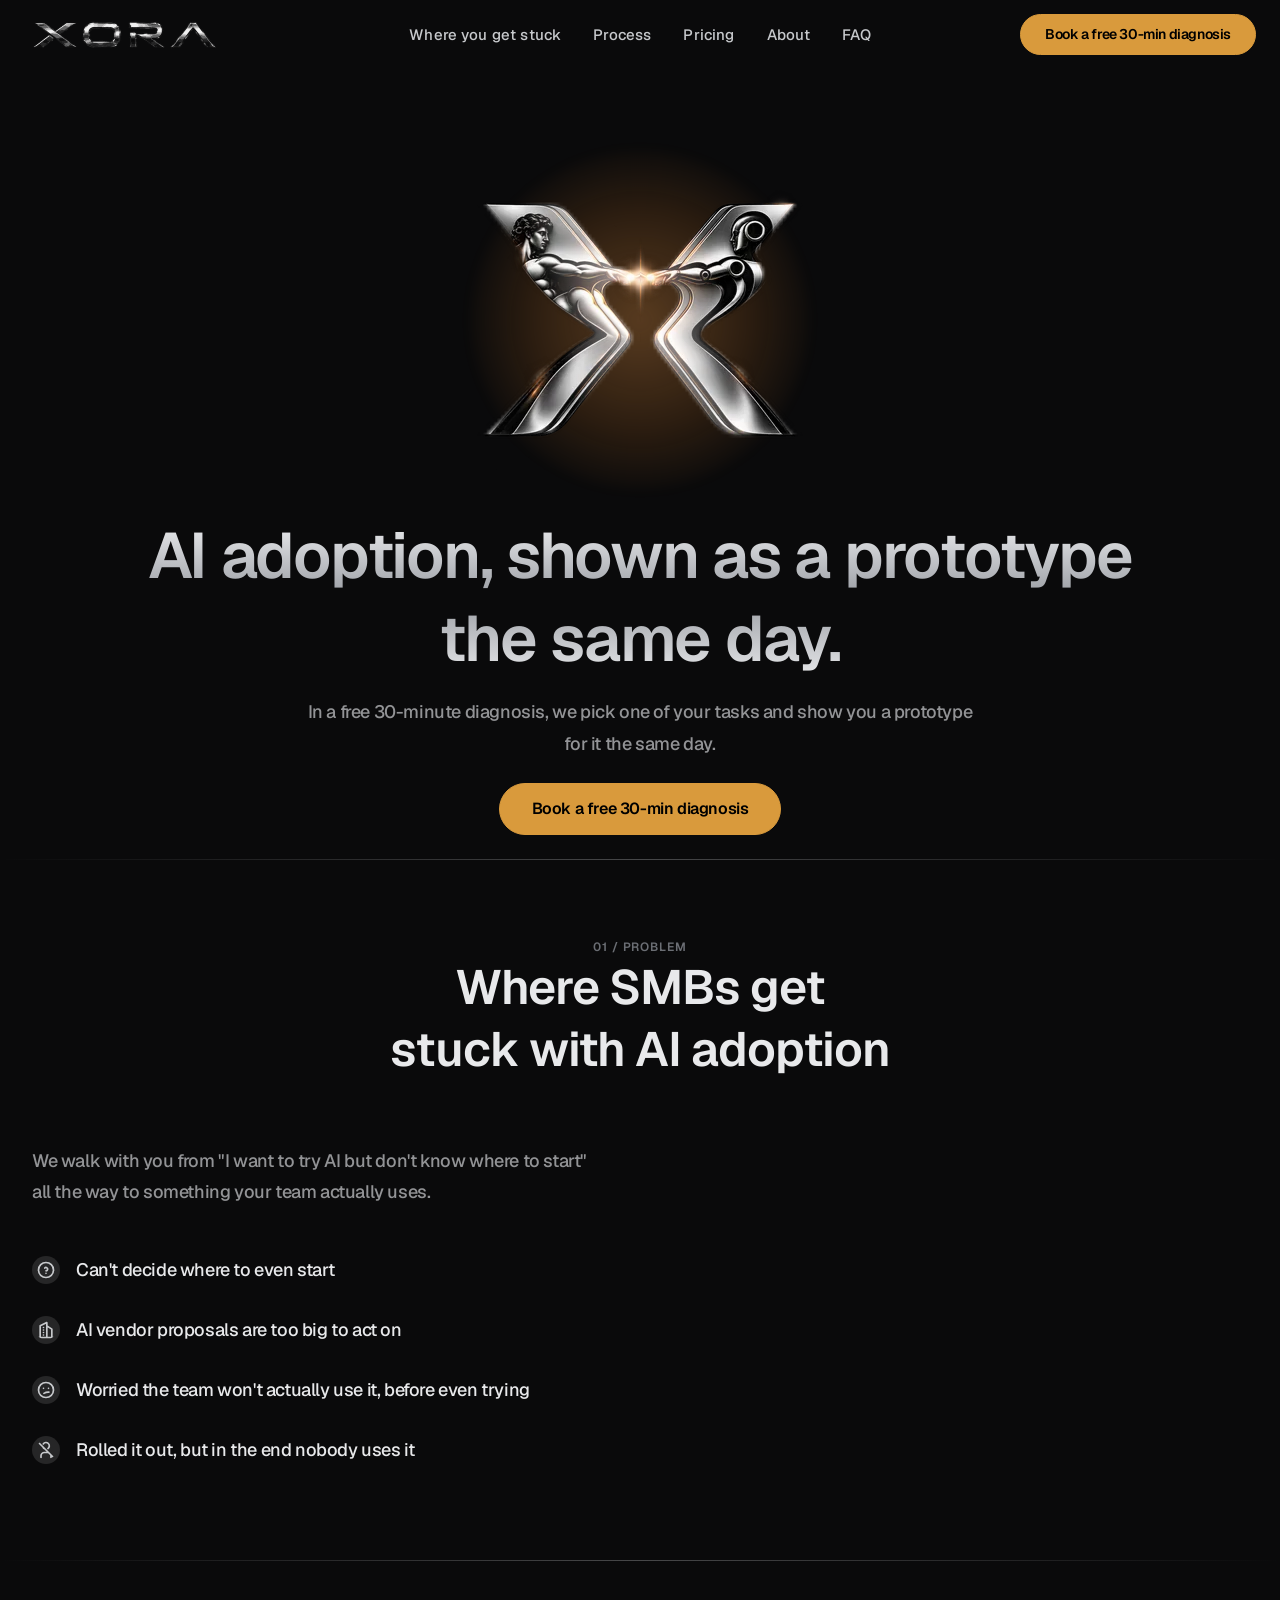
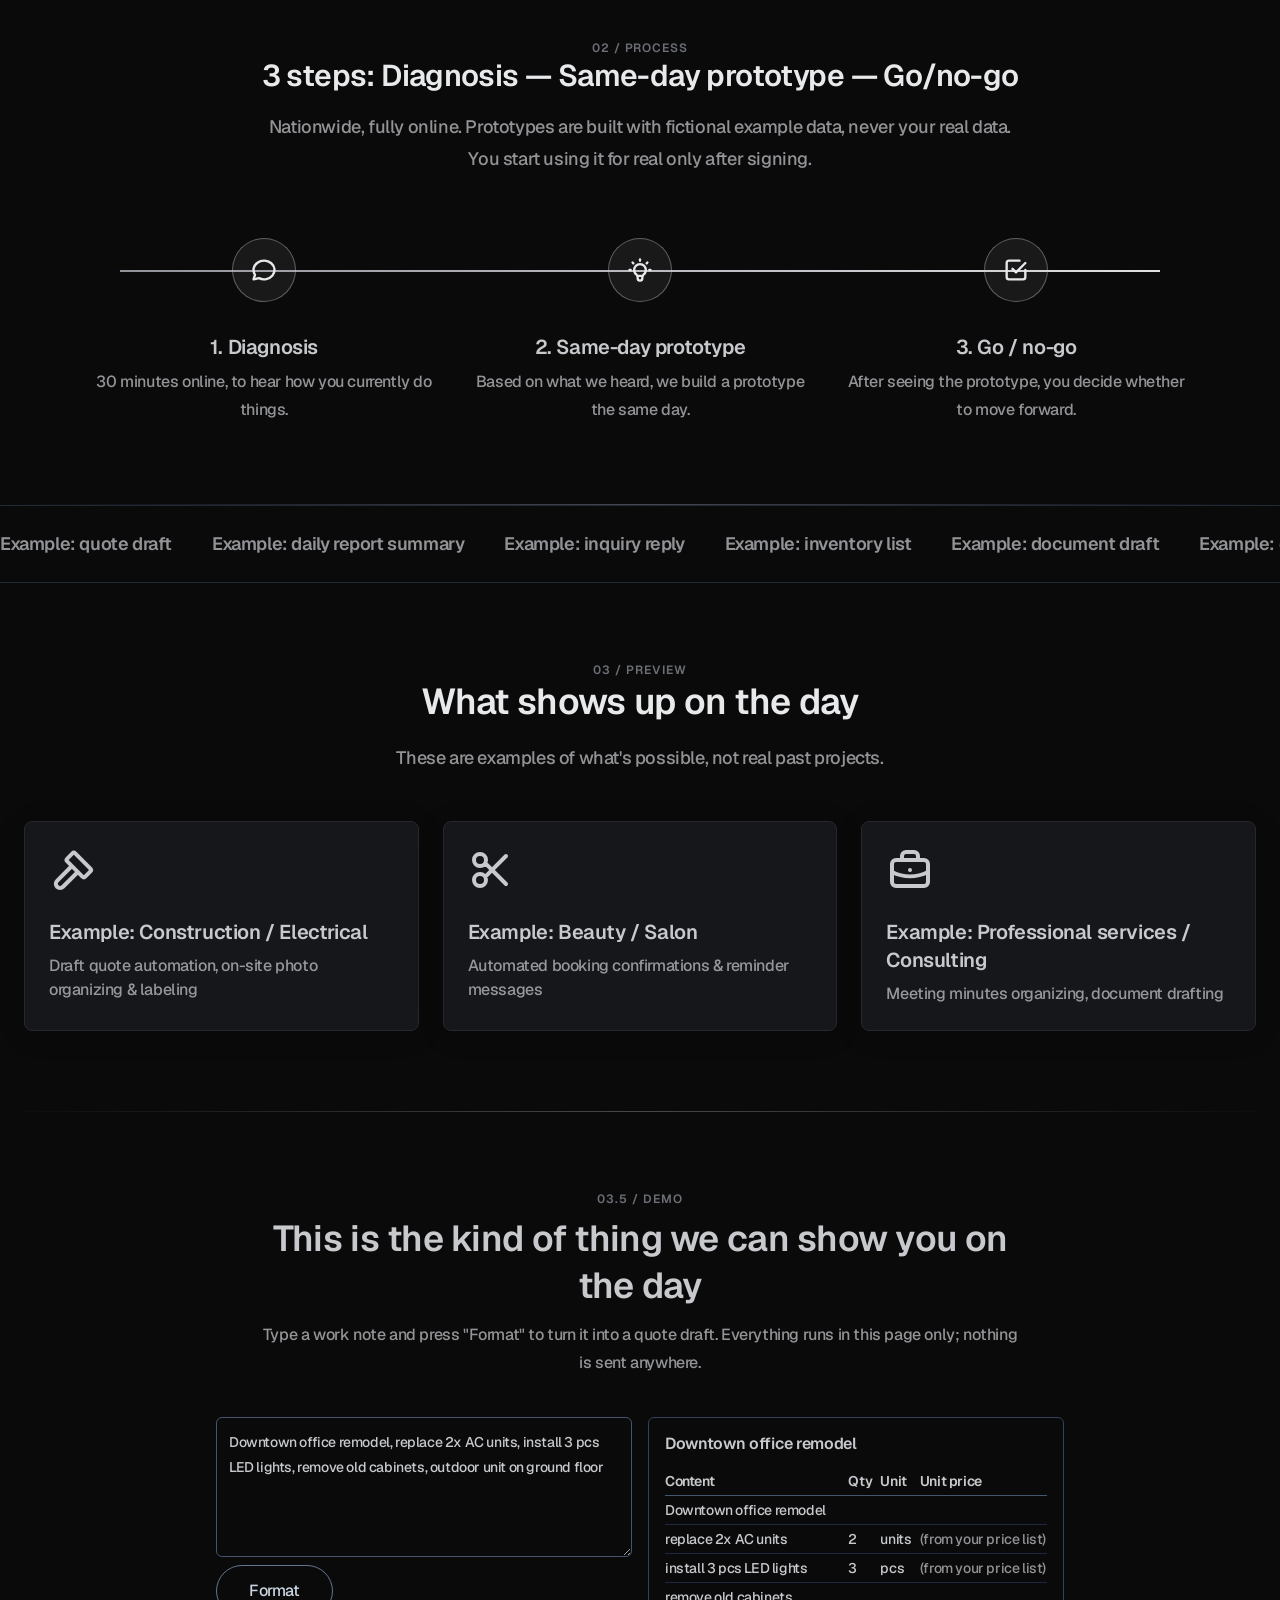
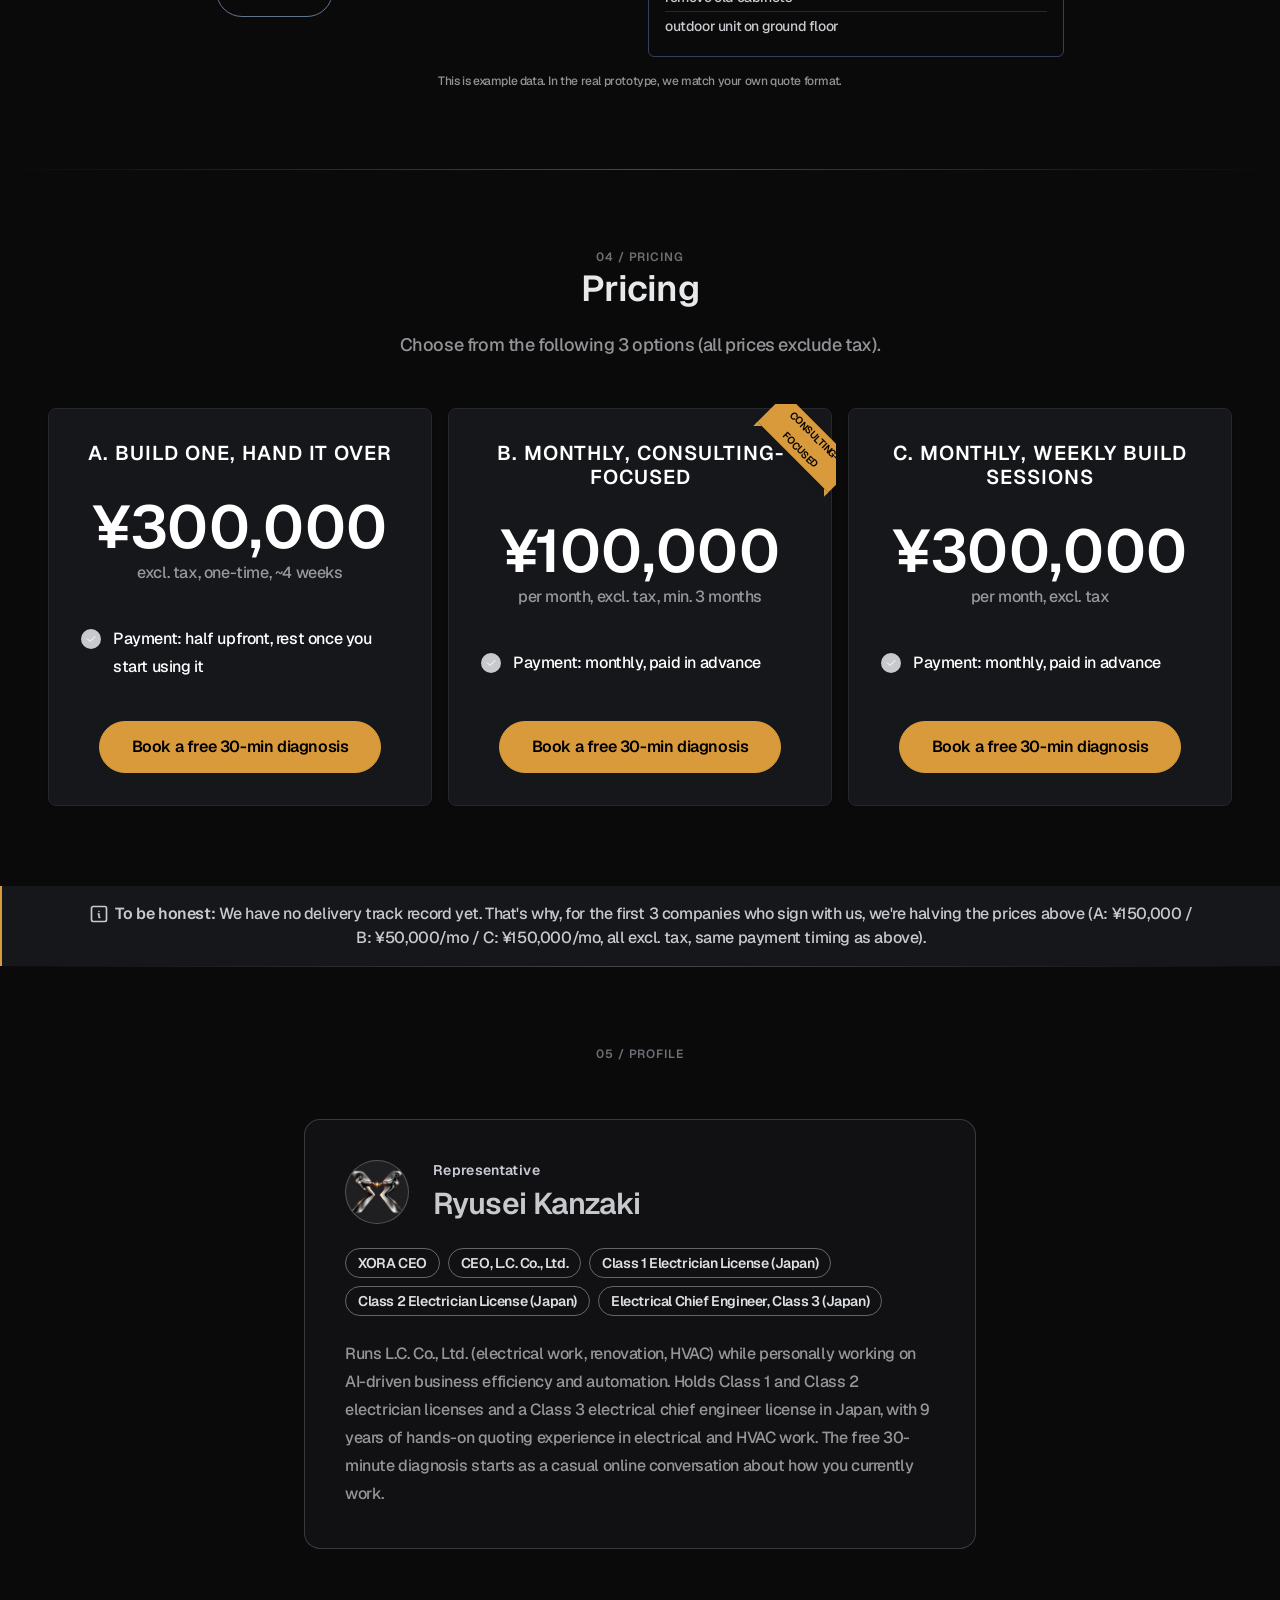
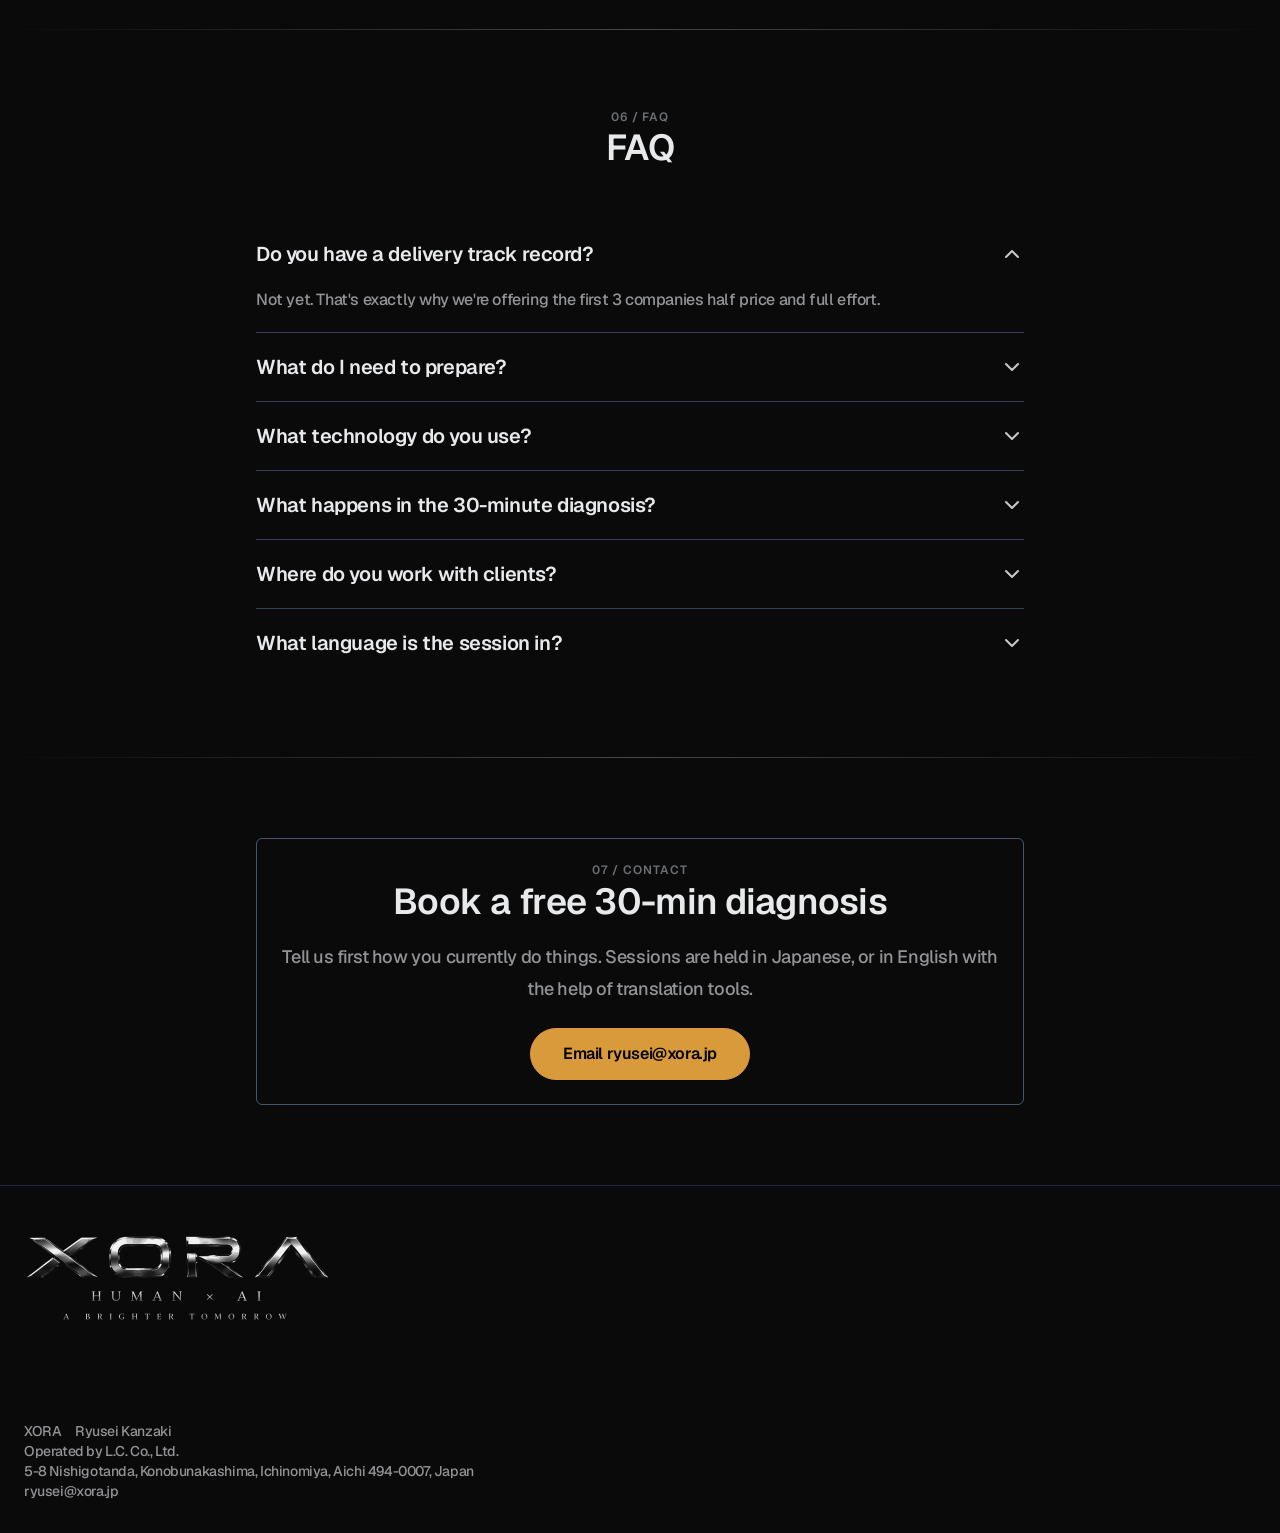
==== en/index.html @ 4a07527b "xora.jp 初回公開: astrowindビルド一式 + 見本動画2本 - サイト_astro(SITE_TARGET=xora-jp)からの静的ビルド出力 - CNAME(xora.jp) / " ====
<!DOCTYPE html><html class="2xl:text-[20px]" dir="ltr" lang="en"><head><meta charset="UTF-8"><meta content="width=device-width,initial-scale=1" name="viewport"><link href="/_astro/favicon.DbKvJVLX.ico" rel="shortcut icon"><link href="/_astro/favicon.0BvbYw01.svg" rel="icon" type="image/svg+xml"><link href="/_astro/favicon.0BvbYw01.svg" rel="mask-icon" color="#8D46E7"><link href="/_astro/apple-touch-icon.BpX2yTqa.png" rel="apple-touch-icon" sizes="180x180"><style>:root{--font-noto-jp:sans-serif}</style><style>@font-face{font-family:Geist-50df8a5a4f3c62e2;src:url("/_astro/fonts/b747baca4820a9ba.woff2") format("woff2");font-display:swap;unicode-range:U+0000-00FF,U+0131,U+0152-0153,U+02BB-02BC,U+02C6,U+02DA,U+02DC,U+0304,U+0308,U+0329,U+2000-206F,U+20AC,U+2122,U+2191,U+2193,U+2212,U+2215,U+FEFF,U+FFFD;font-weight:500;font-style:normal}@font-face{font-family:Geist-50df8a5a4f3c62e2;src:url("/_astro/fonts/7bcced271b45f73d.woff2") format("woff2");font-display:swap;unicode-range:U+0000-00FF,U+0131,U+0152-0153,U+02BB-02BC,U+02C6,U+02DA,U+02DC,U+0304,U+0308,U+0329,U+2000-206F,U+20AC,U+2122,U+2191,U+2193,U+2212,U+2215,U+FEFF,U+FFFD;font-weight:600;font-style:normal}:root{--font-geist:Geist-50df8a5a4f3c62e2}</style><link href="/_astro/fonts/b747baca4820a9ba.woff2" rel="preload" type="font/woff2" as="font" crossorigin><link href="/_astro/fonts/7bcced271b45f73d.woff2" rel="preload" type="font/woff2" as="font" crossorigin><style>:root{--aw-font-sans:var(--font-geist),var(--font-noto-jp);--aw-font-serif:var(--font-geist),var(--font-noto-jp);--aw-font-heading:var(--font-geist),var(--font-noto-jp);--aw-color-primary:rgb(199 201 204);--aw-color-secondary:rgb(199 201 204);--aw-color-accent:rgb(217 154 60);--aw-color-text-heading:rgb(232 233 235);--aw-color-text-default:rgb(199 201 204);--aw-color-text-muted:rgb(199 201 204 / 72%);--aw-color-bg-page:rgb(10 10 11);--aw-color-bg-page-dark:rgb(10 10 11);--aw-color-divider:rgb(22 23 26)}.dark{--aw-font-sans:var(--font-geist),var(--font-noto-jp);--aw-font-serif:var(--font-geist),var(--font-noto-jp);--aw-font-heading:var(--font-geist),var(--font-noto-jp);--aw-color-primary:rgb(199 201 204);--aw-color-secondary:rgb(199 201 204);--aw-color-accent:rgb(217 154 60);--aw-color-text-heading:rgb(232 233 235);--aw-color-text-default:rgb(199 201 204);--aw-color-text-muted:rgb(199 201 204 / 72%);--aw-color-bg-page:rgb(10 10 11);--aw-color-divider:rgb(22 23 26)}.font-heading{font-weight:700;letter-spacing:-.02em;line-height:1.3}h1,h2{word-break:normal;overflow-wrap:break-word}@media (min-width:640px){h1,h2{word-break:keep-all;overflow-wrap:normal}}body,html{overflow-x:clip}.hero__logo-glow{background:radial-gradient(circle,rgba(255,164,77,.32) 0,rgba(255,149,51,.14) 45%,rgba(255,149,51,0) 75%);filter:blur(6px);animation:hero-logo-pulse 4s ease-in-out infinite}.hero-chrome-text{background:linear-gradient(180deg,#f2f3f5 0,#9a9da3 50%,#e8e9eb 100%);-webkit-background-clip:text;background-clip:text;color:transparent}.hero__logo-sheen-mask{transition:opacity .4s ease}.hero__logo-shape-mask{-webkit-mask-image:var(--hero-logo-mask-url);mask-image:var(--hero-logo-mask-url);-webkit-mask-repeat:no-repeat;mask-repeat:no-repeat;-webkit-mask-size:100% 100%;mask-size:100% 100%;-webkit-mask-position:center;mask-position:center}.hero__logo-sheen-gradient{background:linear-gradient(75deg,transparent 42%,rgba(255,255,255,.5) 48%,rgba(255,255,255,.85) 50%,rgba(255,255,255,.5) 52%,transparent 58%);mix-blend-mode:screen;animation:hero-sheen-sweep 9s ease-in-out infinite;will-change:transform}@keyframes hero-sheen-sweep{0%{transform:translateX(-30%)}100%,50%{transform:translateX(30%)}}@media (prefers-reduced-motion:reduce){.hero__logo-sheen-gradient{display:none}}.hero__split-half{opacity:0;transition:opacity .3s ease;will-change:transform}.hero__split-wrap--left{clip-path:inset(0 50% 0 0)}.hero__split-wrap--right{clip-path:inset(0 0 0 50%)}#hero-logo-stage.hero__split-ready .hero__split-half{opacity:1}.cta-amber-burst{width:220px;height:220px;max-width:90vw;border-radius:9999px;background:radial-gradient(circle,rgba(255,164,77,.35) 0,rgba(255,149,51,.12) 45%,rgba(255,149,51,0) 75%);opacity:0;transform:scale(.6);filter:blur(4px)}.cta-amber-burst--play{animation:cta-amber-burst-play .9s ease-out forwards}@keyframes cta-amber-burst-play{0%{opacity:0;transform:scale(.6)}40%{opacity:1;transform:scale(1.15)}100%{opacity:0;transform:scale(1.4)}}@media (prefers-reduced-motion:reduce){.cta-amber-burst--play{animation:none}}.section-hairline{height:1px;background:linear-gradient(90deg,transparent,rgba(199,201,204,.32) 50%,transparent)}.section-gauge{color:#6b6e74;letter-spacing:.08em}@keyframes hero-logo-pulse{0%,100%{opacity:.55;transform:scale(.96)}50%{opacity:.85;transform:scale(1.04)}}@media (prefers-reduced-motion:reduce){.hero__logo-glow{animation:none;opacity:.8}}.dayflow__track{background:rgba(199,201,204,.22)}.dayflow__fill{background:linear-gradient(90deg,rgba(154,157,163,.9),rgba(232,233,235,.95));transition:transform 1.3s ease}.dayflow__fill--y{background:linear-gradient(180deg,rgba(154,157,163,.9),rgba(232,233,235,.95))}.dayflow__node{background:rgba(199,201,204,.08);border:1px solid rgba(199,201,204,.4);color:#e8e9eb}.profile-card{background:rgba(120,128,138,.05);border:1px solid rgba(120,128,138,.28)}.dark .profile-card{background:rgba(200,204,210,.04);border:1px solid rgba(200,204,210,.22)}.profile-card__logo{background:rgba(120,128,138,.1);border:1px solid rgba(120,128,138,.35)}.dark .profile-card__logo{background:rgba(200,204,210,.08);border:1px solid rgba(200,204,210,.3)}.profile-card__kana{color:#78808a}.dark .profile-card__kana{color:#c8ccd2}.profile-card__badge{background:0 0;border:1px solid rgba(120,128,138,.5);color:#50565e}.dark .profile-card__badge{border:1px solid rgba(200,204,210,.45);color:#dcdfe3}.story-scene .dayflow__node{transition:background-color .5s ease,border-color .5s ease,color .5s ease,transform .5s ease}.story-scene.is-active .dayflow__node{background:rgb(217 154 60 / 16%);border-color:rgb(217 154 60 / 55%);color:#e8e9eb;transform:scale(1.08)}@media (prefers-reduced-motion:reduce){.story-scene .dayflow__node{transition:none}.story-scene.is-active .dayflow__node{transform:none}}</style><script>!function(){const e="dark:only";function t(e){document.documentElement.classList["dark"===e?"add":"remove"]("dark")}function a(){return e&&e.endsWith(":only")||!localStorage.theme?e.replace(":only",""):"dark"===localStorage.theme||!("theme"in localStorage)&&window.matchMedia("(prefers-color-scheme: dark)").matches?"dark":"light"}t(a()),document.addEventListener("astro:after-swap",()=>t(a()))}()</script><title>XORA | AI Adoption Sprint for SMBs. Free 30-min Diagnosis — Prototype Same Day</title><link href="https://xora.jp/en/" rel="canonical"><meta content="For small and midsize businesses looking for AI adoption support. XORA runs a free 30-minute diagnosis, then builds and shows you a prototype the same day. Nationwide, online only." name="description"><meta content="index, follow" name="robots"><meta content="XORA | AI Adoption Sprint for SMBs. Free 30-min Diagnosis — Prototype Same Day" property="og:title"><meta content="website" property="og:type"><meta content="https://xora.jp/_astro/og-xora-en.BMU7mGvK_Z1rOSXR.jpg" property="og:image"><meta content="https://xora.jp/en/" property="og:url"><meta content="For small and midsize businesses looking for AI adoption support. XORA runs a free 30-minute diagnosis, then builds and shows you a prototype the same day. Nationwide, online only." property="og:description"><meta content="en_US" property="og:locale"><meta content="XORA" property="og:site_name"><meta content="https://xora.jp/_astro/og-xora-en.BMU7mGvK_Z1rOSXR.jpg" property="og:image:url"><meta content="1200" property="og:image:width"><meta content="626" property="og:image:height"><meta content="XORA | AI Adoption Sprint for SMBs. Free 30-min Diagnosis — Prototype Same Day" property="og:image:alt"><meta content="summary_large_image" name="twitter:card"><script data-id id="ga-init">if(document.getElementById("ga-init").dataset.id){var d=document.getElementById("ga-init").dataset.id;window.dataLayer=window.dataLayer||[],window.gtag=function(){dataLayer.push(arguments)},window.gtag("js",new Date),window.gtag("config",d)}</script><script type="application/ld+json">{"@context":"https://schema.org","@type":"ProfessionalService","name":"XORA","url":"https://xora.jp/en/","description":"For small and midsize businesses looking for AI adoption support. XORA runs a free 30-minute diagnosis, then builds and shows you a prototype the same day. Nationwide, online only.","email":"ryusei@xora.jp","areaServed":"JP","address":{"@type":"PostalAddress","streetAddress":"5-8 Nishigotanda, Konobunakashima","addressLocality":"Ichinomiya","addressRegion":"Aichi","postalCode":"494-0007","addressCountry":"JP"}}</script><link href="https://xora.jp/" rel="alternate" hreflang="ja"><link href="https://xora.jp/en/" rel="alternate" hreflang="en"><link href="https://xora.jp/" rel="alternate" hreflang="x-default"><link href="/_astro/Layout.C0VBAln0.css" rel="stylesheet"><style>@keyframes astroFadeInOut{0%{opacity:1}to{opacity:0}}@keyframes astroFadeIn{0%{opacity:0;mix-blend-mode:plus-lighter}to{opacity:1;mix-blend-mode:plus-lighter}}@keyframes astroFadeOut{0%{opacity:1;mix-blend-mode:plus-lighter}to{opacity:0;mix-blend-mode:plus-lighter}}@keyframes astroSlideFromRight{0%{transform:translate(100%)}}@keyframes astroSlideFromLeft{0%{transform:translate(-100%)}}@keyframes astroSlideToRight{to{transform:translate(100%)}}@keyframes astroSlideToLeft{to{transform:translate(-100%)}}@media (prefers-reduced-motion){::view-transition-group(*),::view-transition-new(*),::view-transition-old(*),[data-astro-transition-scope]{animation:none!important}}aw-header[data-astro-cid-nswrv7r3],aw-theme-toggle[data-astro-cid-4vhgjfnb]{display:contents}aw-pricing[data-astro-cid-dasjktz7]{display:block}aw-pricing[data-astro-cid-dasjktz7][data-billing=monthly] .aw-price-yearly[data-astro-cid-dasjktz7],aw-pricing[data-astro-cid-dasjktz7][data-billing=yearly] .aw-price-monthly[data-astro-cid-dasjktz7]{display:none}</style><script type="module" src="/_astro/page.BS6wqQC3.js"></script></head><body class="flex flex-col antialiased bg-page min-h-screen text-default tracking-tight"><script type="module">var e=class extends HTMLElement{connectedCallback(){this.querySelector("[data-aw-toggle-color-scheme]")?.addEventListener("click",()=>{let e=document.documentElement.classList.toggle("dark");localStorage.theme=e?"dark":"light",document.dispatchEvent(new CustomEvent("aw:theme-change"))})}};customElements.get("aw-theme-toggle")||customElements.define("aw-theme-toggle",e)</script><aw-header data-astro-cid-nswrv7r3="true" data-astro-transition-persist="header-1gfemgz"><header class="w-full mx-auto border-b border-gray-50/0 ease-in-out flex-none sticky top-0 transition-[opacity] z-40" data-astro-cid-nswrv7r3 data-aw-sticky-header="true" id="header"><div class="absolute inset-0" data-astro-cid-nswrv7r3></div><div class="relative mx-auto w-full max-w-7xl lg:grid lg:grid-cols-3 lg:items-center lg:px-6 px-3 py-3 text-default" data-astro-cid-nswrv7r3><div class="flex justify-between" data-astro-cid-nswrv7r3><a href="/en/" class="flex items-center" data-astro-cid-nswrv7r3><picture class="rtl:ml-0 ml-2 rtl:mr-2 inline-flex items-center"><source srcset="/_astro/xora-wordmark-56.b6u-JX5U.webp 2x, /_astro/xora-wordmark-84.CF1OAnTA.webp 3x" type="image/webp"><img alt="XORA" class="w-auto h-[22px] md:h-[28px]" decoding="async" loading="eager" height="28" src="/_astro/xora-wordmark-56.BvOhzJHG.png" width="185" fetchpriority="low" srcset="/_astro/xora-wordmark-56.BvOhzJHG.png 2x, /_astro/xora-wordmark-84.zB8bDM0I.png 3x"></picture></a><div class="flex items-center lg:hidden" data-astro-cid-nswrv7r3><button class="flex items-center justify-center cursor-pointer flex-col group h-12 rounded w-12" type="button" aria-expanded="false" aria-label="Toggle Menu" data-aw-toggle-menu><span class="sr-only">Toggle Menu</span><span class="rounded-full bg-black dark:bg-white duration-200 ease h-0.5 my-1 opacity-80 transform transition w-6 group-[.expanded]:rotate-45 group-[.expanded]:translate-y-2.5" aria-hidden="true"></span><span class="rounded-full bg-black dark:bg-white duration-200 ease h-0.5 my-1 opacity-80 transform transition w-6 group-[.expanded]:opacity-0" aria-hidden="true"></span><span class="rounded-full bg-black dark:bg-white duration-200 ease h-0.5 my-1 opacity-80 transform transition w-6 group-[.expanded]:-rotate-45 group-[.expanded]:-translate-y-2.5" aria-hidden="true"></span></button></div></div><nav aria-label="Main navigation" class="w-full items-center lg:w-auto hidden lg:flex lg:justify-self-center lg:mx-5 lg:overflow-visible overflow-x-hidden overflow-y-auto text-default" data-astro-cid-nswrv7r3><ul class="flex flex-col w-full font-medium lg:flex-row lg:justify-center lg:self-center lg:text-[0.9375rem] lg:w-auto text-xl tracking-[0.01rem]" data-astro-cid-nswrv7r3><li class data-astro-cid-nswrv7r3><a href="/en/#problem" class="flex items-center dark:hover:text-white hover:text-link px-4 py-3 whitespace-nowrap" data-astro-cid-nswrv7r3>Where you get stuck</a></li><li class data-astro-cid-nswrv7r3><a href="/en/#steps3" class="flex items-center dark:hover:text-white hover:text-link px-4 py-3 whitespace-nowrap" data-astro-cid-nswrv7r3>Process</a></li><li class data-astro-cid-nswrv7r3><a href="/en/#pricing" class="flex items-center dark:hover:text-white hover:text-link px-4 py-3 whitespace-nowrap" data-astro-cid-nswrv7r3>Pricing</a></li><li class data-astro-cid-nswrv7r3><a href="/en/#profile" class="flex items-center dark:hover:text-white hover:text-link px-4 py-3 whitespace-nowrap" data-astro-cid-nswrv7r3>About</a></li><li class data-astro-cid-nswrv7r3><a href="/en/#faq" class="flex items-center dark:hover:text-white hover:text-link px-4 py-3 whitespace-nowrap" data-astro-cid-nswrv7r3>FAQ</a></li></ul></nav><div class="w-full items-center lg:w-auto hidden lg:flex bottom-0 fixed justify-end left-0 lg:justify-self-end lg:mb-0 lg:p-0 lg:self-center lg:static p-3 rtl:left-auto rtl:right-0" data-astro-cid-nswrv7r3><div class="flex items-center justify-between lg:w-auto w-full" data-astro-cid-nswrv7r3><div class="flex" data-astro-cid-nswrv7r3></div><span class="rtl:ml-0 ml-4 rtl:mr-4" data-astro-cid-nswrv7r3><a href="/en/#contact" class="font-semibold btn-primary lg:px-6 ml-2 px-5.5 py-2.5 shadow-none text-sm w-auto" data-astro-cid-nswrv7r3="true">Book a free 30-min diagnosis</a></span></div></div></div></header></aw-header><script type="module">var e=class extends HTMLElement{onScroll;mql;onMqlChange;onPageLoad=()=>{this.updateActiveLinks(),this.closeOpenDropdown()};connectedCallback(){let e=this.querySelector("#header"),t=this.querySelector("[data-aw-toggle-menu]"),s=this.querySelector("#header nav"),a=this.querySelector("#header > div > div:last-child");this.updateActiveLinks(),document.addEventListener("astro:page-load",this.onPageLoad);let n=()=>{t?.classList.remove("expanded"),t?.setAttribute("aria-expanded","false"),document.body.classList.remove("overflow-hidden"),e?.classList.remove("h-screen","expanded","bg-page"),s?.classList.add("hidden"),a?.classList.add("hidden")};if(t?.addEventListener("click",()=>{let n=t.classList.toggle("expanded");t.setAttribute("aria-expanded",String(n)),document.body.classList.toggle("overflow-hidden"),e?.classList.toggle("h-screen"),e?.classList.toggle("expanded"),e?.classList.toggle("bg-page"),s?.classList.toggle("hidden"),a?.classList.toggle("hidden")}),s?.addEventListener("click",n),s?.addEventListener("click",e=>{let t=e.target?.closest(".dropdown-menu a");t&&t.blur()}),this.mql=window.matchMedia("(max-width: 1023px)"),this.onMqlChange=()=>n(),this.mql.addEventListener("change",this.onMqlChange),e?.hasAttribute("data-aw-sticky-header")){let t=!1,s=()=>{window.scrollY>60?e.classList.add("scroll"):e.classList.remove("scroll"),t=!1};this.onScroll=()=>{t||=(window.requestAnimationFrame(s),!0)},s(),document.addEventListener("scroll",this.onScroll,{passive:!0})}document.documentElement.classList.add("motion-safe:scroll-smooth")}disconnectedCallback(){this.onScroll&&document.removeEventListener("scroll",this.onScroll),this.mql&&this.onMqlChange&&this.mql.removeEventListener("change",this.onMqlChange),document.removeEventListener("astro:page-load",this.onPageLoad)}closeOpenDropdown(){let e=document.activeElement;e&&this.contains(e)&&e.closest(".dropdown")&&e.blur()}updateActiveLinks(){let e=e=>"/"+e.replace(/^\/+|\/+$/g,""),t=e(window.location.pathname);this.querySelectorAll("nav a[href]").forEach(s=>{let a=new URL(s.href,window.location.href),n=a.origin===window.location.origin&&!a.hash&&!s.getAttribute("href")?.startsWith("#");s.classList.toggle("aw-link-active",n&&e(a.pathname)===t)})}};customElements.get("aw-header")||customElements.define("aw-header",e)</script><main class="flex-1"><section class="flex items-center relative bg-page md:-mt-[76px] md:min-h-[720px] min-h-[560px] not-prose overflow-hidden sm:min-h-[640px]"><div class="relative mx-auto px-4 max-w-7xl sm:px-6 w-full"><div class="pointer-events-none md:pt-[76px] pt-0"></div><div class="md:pb-6 md:pt-20 pb-4 pt-12"><div class="text-center mx-auto max-w-5xl"><div class="flex items-center justify-center relative aspect-square intersect-once intersect-quarter max-w-[220px] mb-6 md:max-w-[340px] motion-safe:md:intersect:animate-fade motion-safe:md:opacity-0 mx-auto sm:max-w-[280px] w-full" id="hero-logo-stage" data-logo-url="/_astro/xora-logo.BvA4_ftd_Z1buG9q.webp" data-normal-url="/_astro/xora-logo-normal.B0UNLQ_i_2ps8GI.webp"><span class="absolute inset-0 h-full w-full hero__logo-glow m-auto rounded-full" aria-hidden="true" id="hero-logo-glow"></span><img alt="XORAのロゴ" class="relative h-auto w-full" decoding="async" loading="eager" height="340" src="/_astro/xora-logo.BvA4_ftd_1e8cq8.webp" width="340" fetchpriority="high" id="hero-logo-img"><span class="absolute inset-0 pointer-events-none hero__logo-shape-mask overflow-hidden hero__split-wrap hero__split-wrap--left" aria-hidden="true" style="--hero-logo-mask-url:url(/_astro/xora-logo.BvA4_ftd_Z2rB6t4.webp)"><img alt="" class="absolute inset-0 h-full w-full hero__split-half" decoding="async" loading="lazy" id="hero-logo-left"></span><span class="absolute inset-0 pointer-events-none hero__logo-shape-mask overflow-hidden hero__split-wrap hero__split-wrap--right" aria-hidden="true" style="--hero-logo-mask-url:url(/_astro/xora-logo.BvA4_ftd_Z2rB6t4.webp)"><img alt="" class="absolute inset-0 h-full w-full hero__split-half" decoding="async" loading="lazy" id="hero-logo-right"></span><span class="absolute inset-0 pointer-events-none hero__logo-shape-mask overflow-hidden hero__logo-sheen-mask rounded-lg" aria-hidden="true" style="--hero-logo-mask-url:url(/_astro/xora-logo.BvA4_ftd_Z2rB6t4.webp)" id="hero-logo-sheen"><span class="absolute -inset-x-full hero__logo-sheen-gradient inset-y-0"></span></span><canvas aria-hidden="true" class="absolute inset-0 h-full w-full duration-[600ms] opacity-0 transition-opacity" id="hero-logo-canvas"></canvas></div><h1 class="intersect-once motion-safe:md:intersect:animate-fade motion-safe:md:opacity-0 intersect-quarter font-heading hero-chrome-text mb-4 text-[clamp(2rem,1.1rem+4.2vw,4rem)]">AI adoption, shown as a prototype the same day.</h1><div class="max-w-2xl mx-auto"><p class="text-muted leading-[1.75] md:text-lg text-base intersect-once intersect-quarter mb-6 motion-safe:md:intersect:animate-fade motion-safe:md:opacity-0">In a free 30-minute diagnosis, we pick one of your tasks and show you a prototype for it the same day.</p><div class="flex flex-col intersect-once intersect-quarter motion-safe:md:intersect:animate-fade motion-safe:md:opacity-0 flex-nowrap gap-4 m-auto max-w-xs sm:flex-row sm:justify-center sm:max-w-md"><div class="flex justify-center w-full sm:w-auto"><a href="#contact" class="btn-primary">Book a free 30-min diagnosis</a></div></div></div></div></div></div></section><script type="module" src="/_astro/HeroText.astro_astro_type_script_index_0_lang.lw7HTZ26.js"></script><div class="section-hairline" aria-hidden="true"></div><section class="relative not-prose scroll-mt-[72px]" id="problem"><div class="absolute inset-0 pointer-events-none -z-[1]" aria-hidden="true"><div class="absolute inset-0"></div></div><div class="relative intersect-once intersect-quarter motion-safe:md:intersect:animate-fade motion-safe:md:opacity-0 intersect-no-queue mx-auto px-4 lg:py-20 md:px-6 md:py-16 py-12 text-default max-w-7xl"><div class="text-center md:mx-auto mb-8 md:mb-12 lg:max-w-2xl max-w-xl sm:mx-auto"><p class="font-bold uppercase text-base text-secondary tracking-wide"><span class="font-heading block section-gauge text-xs">01 / PROBLEM</span></p><h2 class="font-heading font-bold leading-tighter text-balance text-heading tracking-tighter mb-4 text-[clamp(1.5rem,1rem+3vw,3rem)]">Where SMBs get stuck with AI adoption</h2></div><div class="py-4 mx-auto max-w-7xl md:px-2 px-0"><div class="md:flex md:gap-16"><div class="md:basis-1/2 self-center"><div class="text-muted leading-[1.75] md:text-lg text-base mb-12">We walk with you from "I want to try AI but don't know where to start" all the way to something your team actually uses.</div><div class="grid gap-8 gap-y-4 md:gap-y-8 mx-auto"><div class="intersect-once motion-safe:md:intersect:animate-fade motion-safe:md:opacity-0"><div class="flex flex-row max-w-none"><div class="flex justify-center shrink-0"><svg class="flex items-center justify-center rounded-full bg-primary/15 h-7 mr-2 p-1 rtl:ml-2 rtl:mr-0 text-primary w-7" data-icon="tabler:help-circle" height="1em" viewBox="0 0 24 24" width="1em"><symbol id="ai:tabler:help-circle"><g fill="none" stroke="currentColor" stroke-linecap="round" stroke-linejoin="round" stroke-width="2"><path d="M3 12a9 9 0 1 0 18 0a9 9 0 0 0-18 0m9 4v.01"/><path d="M12 13a2 2 0 0 0 .914-3.782a1.98 1.98 0 0 0-2.414.483"/></g></symbol><use href="#ai:tabler:help-circle"></use></svg></div><div class="min-w-0 mt-0.5"><h3 class="leading-6 font-medium ml-2 rtl:ml-0 rtl:mr-2 text-heading text-lg">Can&#39;t decide where to even start</h3></div></div></div><div class="intersect-once motion-safe:md:intersect:animate-fade motion-safe:md:opacity-0"><div class="flex flex-row max-w-none"><div class="flex justify-center shrink-0"><svg class="flex items-center justify-center rounded-full bg-primary/15 h-7 mr-2 p-1 rtl:ml-2 rtl:mr-0 text-primary w-7" data-icon="tabler:building-skyscraper" height="1em" viewBox="0 0 24 24" width="1em"><symbol id="ai:tabler:building-skyscraper"><path d="M3 21h18M5 21V7l8-4v18m6 0V11l-6-4M9 9v.01M9 12v.01M9 15v.01M9 18v.01" fill="none" stroke="currentColor" stroke-linecap="round" stroke-linejoin="round" stroke-width="2"/></symbol><use href="#ai:tabler:building-skyscraper"></use></svg></div><div class="min-w-0 mt-0.5"><h3 class="leading-6 font-medium ml-2 rtl:ml-0 rtl:mr-2 text-heading text-lg">AI vendor proposals are too big to act on</h3></div></div></div><div class="intersect-once motion-safe:md:intersect:animate-fade motion-safe:md:opacity-0"><div class="flex flex-row max-w-none"><div class="flex justify-center shrink-0"><svg class="flex items-center justify-center rounded-full bg-primary/15 h-7 mr-2 p-1 rtl:ml-2 rtl:mr-0 text-primary w-7" data-icon="tabler:mood-confuzed" height="1em" viewBox="0 0 24 24" width="1em"><symbol id="ai:tabler:mood-confuzed"><g fill="none" stroke="currentColor" stroke-linecap="round" stroke-linejoin="round" stroke-width="2"><path d="M3 12a9 9 0 1 0 18 0a9 9 0 1 0-18 0m6-2h.01M15 10h.01"/><path d="M9.5 16a10 10 0 0 1 6-1.5"/></g></symbol><use href="#ai:tabler:mood-confuzed"></use></svg></div><div class="min-w-0 mt-0.5"><h3 class="leading-6 font-medium ml-2 rtl:ml-0 rtl:mr-2 text-heading text-lg">Worried the team won&#39;t actually use it, before even trying</h3></div></div></div><div class="intersect-once motion-safe:md:intersect:animate-fade motion-safe:md:opacity-0"><div class="flex flex-row max-w-none"><div class="flex justify-center shrink-0"><svg class="flex items-center justify-center rounded-full bg-primary/15 h-7 mr-2 p-1 rtl:ml-2 rtl:mr-0 text-primary w-7" data-icon="tabler:user-off" height="1em" viewBox="0 0 24 24" width="1em"><symbol id="ai:tabler:user-off"><path d="M8.18 8.189a4.01 4.01 0 0 0 2.616 2.627m3.507-.545a4 4 0 1 0-5.59-5.552M6 21v-2a4 4 0 0 1 4-4h4c.412 0 .81.062 1.183.178m2.633 2.618c.12.38.184.785.184 1.204v2M3 3l18 18" fill="none" stroke="currentColor" stroke-linecap="round" stroke-linejoin="round" stroke-width="2"/></symbol><use href="#ai:tabler:user-off"></use></svg></div><div class="min-w-0 mt-0.5"><h3 class="leading-6 font-medium ml-2 rtl:ml-0 rtl:mr-2 text-heading text-lg">Rolled it out, but in the end nobody uses it</h3></div></div></div></div></div><div class="md:basis-1/2 md:mt-0 mt-10"></div></div></div></div></section><div class="section-hairline" aria-hidden="true"></div><section class="relative not-prose scroll-mt-[72px]" id="steps3"><div class="absolute inset-0 pointer-events-none -z-[1]" aria-hidden="true"><div class="absolute inset-0"></div></div><div class="relative intersect-once intersect-quarter motion-safe:md:intersect:animate-fade motion-safe:md:opacity-0 intersect-no-queue mx-auto px-4 lg:py-20 md:px-6 md:py-16 py-12 text-default max-w-6xl"><div class="text-center md:mx-auto max-w-3xl mb-12 md:mb-16 mx-auto"><p class="font-bold uppercase text-base text-secondary tracking-wide"><span class="font-heading block section-gauge text-xs">02 / PROCESS</span></p><h2 class="font-heading font-bold leading-tighter text-balance text-heading tracking-tighter mb-4 text-3xl">3 steps: Diagnosis — Same-day prototype — Go/no-go</h2><p class="text-muted leading-[1.75] md:text-lg text-base mt-4 text-pretty">Nationwide, fully online. Prototypes are built with fictional example data, never your real data. You start using it for real only after signing.</p></div><div class="relative"><div class="absolute dayflow__track h-[2px] hidden inset-x-8 md:block top-8" aria-hidden="true"></div><div class="absolute dayflow__fill intersect-once intersect-quarter dayflow__fill--x h-[2px] hidden inset-x-8 md:block motion-safe:md:intersect:scale-x-100 origin-left scale-x-0 top-8" aria-hidden="true"></div><div class="absolute dayflow__track inset-y-4 left-8 md:hidden w-[2px]" aria-hidden="true"></div><div class="absolute dayflow__fill intersect-once intersect-quarter dayflow__fill--y inset-y-4 left-8 md:hidden motion-safe:intersect:scale-y-100 origin-top scale-y-0 w-[2px]" aria-hidden="true"></div><div class="relative gap-10 grid grid-cols-1 md:gap-6 md:grid-cols-3"><div class="flex relative gap-4 items-start md:flex-col md:items-center md:text-center story-scene"><span class="flex items-center justify-center rounded-full dayflow__node h-16 relative shrink-0 w-16 z-10"><svg class="h-7 w-7" data-icon="tabler:message-circle" height="1em" viewBox="0 0 24 24" width="1em"><symbol id="ai:tabler:message-circle"><path d="m3 20l1.3-3.9C1.976 12.663 2.874 8.228 6.4 5.726c3.526-2.501 8.59-2.296 11.845.48c3.255 2.777 3.695 7.266 1.029 10.501S11.659 20.922 7.7 19z" fill="none" stroke="currentColor" stroke-linecap="round" stroke-linejoin="round" stroke-width="2"/></symbol><use href="#ai:tabler:message-circle"></use></svg></span><div class="min-w-0 md:pt-4 pt-1"><h3 class="font-heading mb-2 text-xl">1. Diagnosis</h3><p class="text-muted leading-[1.75]">30 minutes online, to hear how you currently do things.</p></div></div><div class="flex relative gap-4 items-start md:flex-col md:items-center md:text-center story-scene"><span class="flex items-center justify-center rounded-full dayflow__node h-16 relative shrink-0 w-16 z-10"><svg class="h-7 w-7" data-icon="tabler:bulb" height="1em" viewBox="0 0 24 24" width="1em"><symbol id="ai:tabler:bulb"><path d="M3 12h1m8-9v1m8 8h1M5.6 5.6l.7.7m12.1-.7l-.7.7M9 16a5 5 0 1 1 6 0a3.5 3.5 0 0 0-1 3a2 2 0 0 1-4 0a3.5 3.5 0 0 0-1-3m.7 1h4.6" fill="none" stroke="currentColor" stroke-linecap="round" stroke-linejoin="round" stroke-width="2"/></symbol><use href="#ai:tabler:bulb"></use></svg></span><div class="min-w-0 md:pt-4 pt-1"><h3 class="font-heading mb-2 text-xl">2. Same-day prototype</h3><p class="text-muted leading-[1.75]">Based on what we heard, we build a prototype the same day.</p></div></div><div class="flex relative gap-4 items-start md:flex-col md:items-center md:text-center story-scene"><span class="flex items-center justify-center rounded-full dayflow__node h-16 relative shrink-0 w-16 z-10"><svg class="h-7 w-7" data-icon="tabler:checkbox" height="1em" viewBox="0 0 24 24" width="1em"><symbol id="ai:tabler:checkbox"><g fill="none" stroke="currentColor" stroke-linecap="round" stroke-linejoin="round" stroke-width="2"><path d="m9 11l3 3l8-8"/><path d="M20 12v6a2 2 0 0 1-2 2H6a2 2 0 0 1-2-2V6a2 2 0 0 1 2-2h9"/></g></symbol><use href="#ai:tabler:checkbox"></use></svg></span><div class="min-w-0 md:pt-4 pt-1"><h3 class="font-heading mb-2 text-xl">3. Go / no-go</h3><p class="text-muted leading-[1.75]">After seeing the prototype, you decide whether to move forward.</p></div></div></div></div></div></section><script type="module">var e=document.querySelectorAll(".story-scene");if(e.length){let t=new IntersectionObserver(e=>{for(let t of e)t.target.classList.toggle("is-active",t.isIntersecting)},{threshold:.6});e.forEach(e=>t.observe(e))}</script><div class="section-hairline" aria-hidden="true"></div><div class="relative border-gray-800 bg-page border-y overflow-hidden py-6" id="examples-marquee"><div class="flex whitespace-nowrap animate-marquee gap-10 w-max"><span class="text-muted font-semibold text-lg">Example: quote draft</span><span class="text-muted font-semibold text-lg">Example: daily report summary</span><span class="text-muted font-semibold text-lg">Example: inquiry reply</span><span class="text-muted font-semibold text-lg">Example: inventory list</span><span class="text-muted font-semibold text-lg">Example: document draft</span><span class="text-muted font-semibold text-lg">Example: data tally</span><span class="text-muted font-semibold text-lg">Example: quote draft</span><span class="text-muted font-semibold text-lg">Example: daily report summary</span><span class="text-muted font-semibold text-lg">Example: inquiry reply</span><span class="text-muted font-semibold text-lg">Example: inventory list</span><span class="text-muted font-semibold text-lg">Example: document draft</span><span class="text-muted font-semibold text-lg">Example: data tally</span></div></div><section class="relative not-prose scroll-mt-[72px]" id="examples"><div class="absolute inset-0 pointer-events-none -z-[1]" aria-hidden="true"><div class="absolute inset-0"></div></div><div class="relative intersect-once intersect-quarter motion-safe:md:intersect:animate-fade motion-safe:md:opacity-0 intersect-no-queue mx-auto px-4 lg:py-20 md:px-6 md:py-16 py-12 text-default max-w-7xl"><div class="text-center md:mx-auto max-w-3xl mb-8 md:mb-12"><p class="font-bold uppercase text-base text-secondary tracking-wide"><span class="font-heading block section-gauge text-xs">03 / PREVIEW</span></p><h2 class="font-heading font-bold leading-tighter text-balance text-heading tracking-tighter text-[clamp(1.5rem,1rem+2.5vw,2.25rem)]">What shows up on the day</h2><p class="text-muted leading-[1.75] md:text-lg text-base mt-4 text-pretty">These are examples of what's possible, not real past projects.</p></div><div class="grid gap-4 lg:grid-cols-3 sm:grid-cols-2 gap-x-12 md:gap-6"><div class="flex relative flex-col backdrop-blur bg-[#16171A] border border-[#26282C] dark:shadow-[0_4px_30px_rgba(0,0,0,0.1)] intersect-no-queue intersect-once intersect-quarter motion-safe:md:intersect:animate-fade motion-safe:md:opacity-0 p-6 rounded-lg shadow-[0_4px_30px_rgba(0,0,0,0.1)]"><svg class="text-primary h-12 mb-6 w-12" data-icon="tabler:hammer" height="1em" viewBox="0 0 24 24" width="1em"><symbol id="ai:tabler:hammer"><path d="m11.414 10l-7.383 7.418a2.09 2.09 0 0 0 0 2.967a2.11 2.11 0 0 0 2.976 0L14.414 13m3.707 2.293l2.586-2.586a1 1 0 0 0 0-1.414l-7.586-7.586a1 1 0 0 0-1.414 0L9.121 6.293a1 1 0 0 0 0 1.414l7.586 7.586a1 1 0 0 0 1.414 0" fill="none" stroke="currentColor" stroke-linecap="round" stroke-linejoin="round" stroke-width="2"/></symbol><use href="#ai:tabler:hammer"></use></svg><h3 class="font-bold text-xl">Example: Construction / Electrical</h3><p class="text-muted mt-2">Draft quote automation, on-site photo organizing & labeling</p></div><div class="flex relative flex-col backdrop-blur bg-[#16171A] border border-[#26282C] dark:shadow-[0_4px_30px_rgba(0,0,0,0.1)] intersect-no-queue intersect-once intersect-quarter motion-safe:md:intersect:animate-fade motion-safe:md:opacity-0 p-6 rounded-lg shadow-[0_4px_30px_rgba(0,0,0,0.1)]"><svg class="text-primary h-12 mb-6 w-12" data-icon="tabler:scissors" height="1em" viewBox="0 0 24 24" width="1em"><symbol id="ai:tabler:scissors"><path d="M3 7a3 3 0 1 0 6 0a3 3 0 1 0-6 0m0 10a3 3 0 1 0 6 0a3 3 0 1 0-6 0m5.6-8.4L19 19M8.6 15.4L19 5" fill="none" stroke="currentColor" stroke-linecap="round" stroke-linejoin="round" stroke-width="2"/></symbol><use href="#ai:tabler:scissors"></use></svg><h3 class="font-bold text-xl">Example: Beauty / Salon</h3><p class="text-muted mt-2">Automated booking confirmations & reminder messages</p></div><div class="flex relative flex-col backdrop-blur bg-[#16171A] border border-[#26282C] dark:shadow-[0_4px_30px_rgba(0,0,0,0.1)] intersect-no-queue intersect-once intersect-quarter motion-safe:md:intersect:animate-fade motion-safe:md:opacity-0 p-6 rounded-lg shadow-[0_4px_30px_rgba(0,0,0,0.1)]"><svg class="text-primary h-12 mb-6 w-12" data-icon="tabler:briefcase" height="1em" viewBox="0 0 24 24" width="1em"><symbol id="ai:tabler:briefcase"><g fill="none" stroke="currentColor" stroke-linecap="round" stroke-linejoin="round" stroke-width="2"><path d="M3 9a2 2 0 0 1 2-2h14a2 2 0 0 1 2 2v9a2 2 0 0 1-2 2H5a2 2 0 0 1-2-2zm5-2V5a2 2 0 0 1 2-2h4a2 2 0 0 1 2 2v2m-4 5v.01"/><path d="M3 13a20 20 0 0 0 18 0"/></g></symbol><use href="#ai:tabler:briefcase"></use></svg><h3 class="font-bold text-xl">Example: Professional services / Consulting</h3><p class="text-muted mt-2">Meeting minutes organizing, document drafting</p></div></div></div></section><div class="section-hairline" aria-hidden="true"></div><section class="relative not-prose scroll-mt-[72px]" id="quote-draft-demo"><div class="absolute inset-0 pointer-events-none -z-[1]" aria-hidden="true"><div class="absolute inset-0"></div></div><div class="relative intersect-once intersect-quarter motion-safe:md:intersect:animate-fade motion-safe:md:opacity-0 intersect-no-queue mx-auto px-4 lg:py-20 md:px-6 md:py-16 py-12 text-default max-w-4xl"><div class="text-center max-w-3xl mb-8 md:mb-10 mx-auto"><span class="font-heading block section-gauge text-xs mb-2"><span class="font-heading block section-gauge text-xs">03.5 / DEMO</span></span><h2 class="font-heading sm:text-3xl text-2xl md:text-4xl mb-3">This is the kind of thing we can show you on the day</h2><p class="text-muted leading-[1.75]">Type a work note and press &quot;Format&quot; to turn it into a quote draft. Everything runs in this page only; nothing is sent anywhere.</p></div><div class="grid gap-4 md:grid-cols-2 quote-draft-demo" data-counter-words="[&quot;units&quot;,&quot;unit&quot;,&quot;pcs&quot;,&quot;pc&quot;,&quot;sets&quot;,&quot;set&quot;,&quot;m&quot;]" data-max-rows="20" data-no-subject-label="(No project name entered)" data-order="numberFirst" data-row-limit-note="Showing up to 20 rows only." data-size-unit-label="Size" data-subject-pattern="office|building|store|shop|home|house|apartment" data-unit-price-value="(from your price list)"><div class="flex flex-col gap-2"><textarea aria-label="Content" class="w-full border bg-page border-gray-300 dark:border-slate-600 leading-[1.75] min-h-[140px] p-3 quote-draft-input rounded-md text-sm" maxlength="2000">Downtown office remodel, replace 2x AC units, install 3 pcs LED lights, remove old cabinets, outdoor unit on ground floor</textarea><button class="btn-primary btn quote-draft-run self-start" type="button">Format</button></div><div class="border-gray-200 border dark:border-slate-700 overflow-x-auto p-4 quote-draft-result rounded-md text-sm"><p class="font-heading mb-3 quote-draft-subject text-base"></p><table class="w-full border-collapse text-left"><thead><tr class="border-b border-gray-300 dark:border-slate-600"><th class="pr-2 py-1">Content</th><th class="pr-2 py-1">Qty</th><th class="pr-2 py-1">Unit</th><th class="py-1">Unit price</th></tr></thead><tbody class="quote-draft-rows"></tbody></table></div></div><p class="text-muted text-center mt-4 text-xs">This is example data. In the real prototype, we match your own quote format.</p></div></section><script type="module">function e(t){return t.normalize("NFKC").trim()}function t(t){return e(t).split(/[。、,;\n\t]|(?<!\d)\.|\.(?!\d)/).map(t=>t.replace(/\s+/g," ").trim()).filter(Boolean)}var n=/(\d+(?:\.\d+)?)\s*(畳|坪|㎡|m2|m²|tatami(?:\s*rooms?)?|sq\.?\s?m\.?|sqm|square\s*meters?|sq\.?\s?ft\.?|sqft|square\s*feet|floors?)/i,r=t=>t.replace(/[.*+?^${}()|[\]\\]/g,"\\$&");function i(e,s={}){let{counterWords:a=[],order:o="itemFirst",maxRows:l=20,subjectPattern:d=null,sizeUnitLabel:u="広さ"}=s,i=t(e),c=a.length>0?"numberFirst"===o?RegExp(`(\\d+(?:\\.\\d+)?)\\s*x?\\s*(?:[a-zA-Z]+\\s+){0,3}(${a.map(r).join("|")})\\b`,"i"):RegExp(`(\\d+(?:\\.\\d+)?)\\s*(${a.map(r).join("|")})`):null,m=[],p=!1;for(let t of i){if(m.length>=l){p=!0;break}let e="",r="",s=c?t.match(c):null;if(s){let t=parseFloat(s[1]);isFinite(t)&&t>0&&t<=99999&&(e=s[1],r=s[2])}else t.match(n)&&(r=u);m.push({content:t,qty:e,unit:r})}let b="";if(d){let t=m.find(t=>d.test(t.content));t&&(b=t.content)}return{subject:b,rows:m,truncated:p,fragments:i}}document.querySelectorAll(".quote-draft-demo").forEach(t=>{let e=JSON.parse(t.dataset.counterWords||"[]"),r=t.dataset.unitPriceValue||"",s="numberFirst"===t.dataset.order?"numberFirst":"itemFirst",a=Number(t.dataset.maxRows)||20,n=t.dataset.rowLimitNote||"",o=t.dataset.subjectPattern?new RegExp(t.dataset.subjectPattern,"i"):null,l=t.dataset.noSubjectLabel||"",d=t.dataset.sizeUnitLabel||"広さ",u=t.querySelector(".quote-draft-input"),c=t.querySelector(".quote-draft-run"),m=t.querySelector(".quote-draft-subject"),p=t.querySelector(".quote-draft-rows"),b=t=>t.replace(/[&<>"']/g,t=>({"&":"&amp;","<":"&lt;",">":"&gt;",'"':"&quot;","'":"&#39;"}[t])),f=()=>{let{subject:t,rows:c,truncated:f}=i(u.value.slice(0,2e3),{counterWords:e,order:s,maxRows:a,subjectPattern:o,sizeUnitLabel:d});m.textContent=t||l;let q=c.length?c.map(t=>`\n          <tr class="border-b border-gray-200 dark:border-slate-800 last:border-0">\n            <td class="py-1 pr-2">${b(t.content)}</td>\n            <td class="py-1 pr-2">${b(t.qty)}</td>\n            <td class="py-1 pr-2">${b(t.unit)}</td>\n            <td class="py-1 text-muted whitespace-nowrap">${t.qty?b(r):""}</td>\n          </tr>`).join(""):'<tr><td colspan="4" class="py-2 text-muted">—</td></tr>';p.innerHTML=q+(f?`<tr><td colspan="4" class="py-2 text-muted">${b(n)}</td></tr>`:"")};c.addEventListener("click",f),f()})</script><div class="section-hairline" aria-hidden="true"></div><section class="relative not-prose scroll-mt-[72px]" id="pricing"><div class="absolute inset-0 pointer-events-none -z-[1]" aria-hidden="true"><div class="absolute inset-0"></div></div><div class="relative intersect-once intersect-quarter motion-safe:md:intersect:animate-fade motion-safe:md:opacity-0 intersect-no-queue mx-auto px-4 lg:py-20 md:px-6 md:py-16 py-12 text-default max-w-7xl"><div class="text-center md:mx-auto max-w-3xl mb-8 md:mb-12"><p class="font-bold uppercase text-base text-secondary tracking-wide"><span class="font-heading block section-gauge text-xs">04 / PRICING</span></p><h2 class="font-heading font-bold leading-tighter text-balance text-heading tracking-tighter text-[clamp(1.5rem,1rem+2.5vw,2.25rem)]">Pricing</h2><p class="text-muted leading-[1.75] md:text-lg text-base mt-4 text-pretty">Choose from the following 3 options (all prices exclude tax).</p></div><aw-pricing data-astro-cid-dasjktz7="true" data-billing="monthly"><div class="flex justify-center items-stretch" data-astro-cid-dasjktz7><div class="grid gap-4 lg:grid-cols-3 sm:grid-cols-2 dark:text-white grid-cols-3 md:grid-cols-2 xl:grid-cols-3" data-astro-cid-dasjktz7><div class="flex mx-auto intersect-once intersect-quarter motion-safe:md:intersect:animate-fade motion-safe:md:opacity-0 w-full col-span-3 lg:col-span-1 md:col-span-1 sm:col-span-1 xl:col-span-1" data-astro-cid-dasjktz7><div class="flex flex-col backdrop-blur bg-[#16171A] border border-[#26282C] rounded-lg justify-between max-w-sm px-6 py-8 shadow text-center w-full" data-astro-cid-dasjktz7><div class="px-2 py-0" data-astro-cid-dasjktz7><h3 class="font-semibold leading-6 mb-2 text-center text-xl tracking-wider uppercase" data-astro-cid-dasjktz7>A. Build one, hand it over</h3><div class="my-8" data-astro-cid-dasjktz7><div class="aw-price aw-price-monthly" data-astro-cid-dasjktz7 data-billing="monthly"><div class="flex items-center justify-center mb-1 text-center" data-astro-cid-dasjktz7><span class="text-5xl" data-astro-cid-dasjktz7></span><span class="font-extrabold text-6xl" data-astro-cid-dasjktz7>¥300,000</span></div><span class="text-muted text-base leading-6 lowercase" data-astro-cid-dasjktz7>Excl. tax, one-time, ~4 weeks</span></div></div><ul class="my-8 md:my-10 space-y-2 text-left" data-astro-cid-dasjktz7><li class="flex items-start leading-7 mb-1.5 space-x-3" data-astro-cid-dasjktz7><div class="rounded-full bg-primary mt-1" data-astro-cid-dasjktz7><svg class="font-bold h-5 p-1 text-white w-5" data-icon="tabler:check" height="1em" viewBox="0 0 24 24" width="1em" data-astro-cid-dasjktz7="true"><symbol id="ai:tabler:check"><path d="m5 12l5 5L20 7" fill="none" stroke="currentColor" stroke-linecap="round" stroke-linejoin="round" stroke-width="2"/></symbol><use href="#ai:tabler:check"></use></svg></div><span data-astro-cid-dasjktz7>Payment: half upfront, rest once you start using it</span></li></ul></div><div class="flex justify-center" data-astro-cid-dasjktz7><a href="#contact" class="btn-primary" data-astro-cid-dasjktz7="true">Book a free 30-min diagnosis</a></div></div></div><div class="flex mx-auto intersect-once intersect-quarter motion-safe:md:intersect:animate-fade motion-safe:md:opacity-0 w-full col-span-3 lg:col-span-1 md:col-span-1 sm:col-span-1 xl:col-span-1" data-astro-cid-dasjktz7><div class="flex flex-col backdrop-blur bg-[#16171A] border border-[#26282C] rounded-lg justify-between max-w-sm px-6 py-8 shadow text-center w-full" data-astro-cid-dasjktz7><div class="absolute overflow-hidden 2xl:right-[-8px] 2xl:top-[-10px] h-[100px] right-[-5px] rtl:2xl:left-[-10px] rtl:left-[-8px] rtl:right-auto text-right top-[-5px] w-[100px] z-[1]" data-astro-cid-dasjktz7><span class="absolute w-full after:absolute after:border-[3px] after:border-b-transparent after:border-l-transparent after:border-r-accent after:border-t-accent after:content-[''] after:right-0 after:top-full after:z-[-1] before:absolute before:border-[3px] before:border-b-transparent before:border-l-accent before:border-r-transparent before:border-t-accent before:content-[''] before:left-0 before:top-full before:z-[-1] bg-accent block font-bold leading-5 right-[-21px] rotate-45 rtl:-rotate-45 rtl:left-[-21px] rtl:right-auto shadow-[0_3px_10px_-5px_rgba(0,0,0,0.3)] text-[10px] text-black text-center top-[19px] uppercase" data-astro-cid-dasjktz7>Consulting-focused</span></div><div class="px-2 py-0" data-astro-cid-dasjktz7><h3 class="font-semibold leading-6 mb-2 text-center text-xl tracking-wider uppercase" data-astro-cid-dasjktz7>B. Monthly, consulting-focused</h3><div class="my-8" data-astro-cid-dasjktz7><div class="aw-price aw-price-monthly" data-astro-cid-dasjktz7 data-billing="monthly"><div class="flex items-center justify-center mb-1 text-center" data-astro-cid-dasjktz7><span class="text-5xl" data-astro-cid-dasjktz7></span><span class="font-extrabold text-6xl" data-astro-cid-dasjktz7>¥100,000</span></div><span class="text-muted text-base leading-6 lowercase" data-astro-cid-dasjktz7>per month, excl. tax, min. 3 months</span></div></div><ul class="my-8 md:my-10 space-y-2 text-left" data-astro-cid-dasjktz7><li class="flex items-start leading-7 mb-1.5 space-x-3" data-astro-cid-dasjktz7><div class="rounded-full bg-primary mt-1" data-astro-cid-dasjktz7><svg class="font-bold h-5 p-1 text-white w-5" data-icon="tabler:check" height="1em" viewBox="0 0 24 24" width="1em" data-astro-cid-dasjktz7="true"><use href="#ai:tabler:check"></use></svg></div><span data-astro-cid-dasjktz7>Payment: monthly, paid in advance</span></li></ul></div><div class="flex justify-center" data-astro-cid-dasjktz7><a href="#contact" class="btn-primary" data-astro-cid-dasjktz7="true">Book a free 30-min diagnosis</a></div></div></div><div class="flex mx-auto intersect-once intersect-quarter motion-safe:md:intersect:animate-fade motion-safe:md:opacity-0 w-full col-span-3 lg:col-span-1 md:col-span-1 sm:col-span-1 xl:col-span-1" data-astro-cid-dasjktz7><div class="flex flex-col backdrop-blur bg-[#16171A] border border-[#26282C] rounded-lg justify-between max-w-sm px-6 py-8 shadow text-center w-full" data-astro-cid-dasjktz7><div class="px-2 py-0" data-astro-cid-dasjktz7><h3 class="font-semibold leading-6 mb-2 text-center text-xl tracking-wider uppercase" data-astro-cid-dasjktz7>C. Monthly, weekly build sessions</h3><div class="my-8" data-astro-cid-dasjktz7><div class="aw-price aw-price-monthly" data-astro-cid-dasjktz7 data-billing="monthly"><div class="flex items-center justify-center mb-1 text-center" data-astro-cid-dasjktz7><span class="text-5xl" data-astro-cid-dasjktz7></span><span class="font-extrabold text-6xl" data-astro-cid-dasjktz7>¥300,000</span></div><span class="text-muted text-base leading-6 lowercase" data-astro-cid-dasjktz7>per month, excl. tax</span></div></div><ul class="my-8 md:my-10 space-y-2 text-left" data-astro-cid-dasjktz7><li class="flex items-start leading-7 mb-1.5 space-x-3" data-astro-cid-dasjktz7><div class="rounded-full bg-primary mt-1" data-astro-cid-dasjktz7><svg class="font-bold h-5 p-1 text-white w-5" data-icon="tabler:check" height="1em" viewBox="0 0 24 24" width="1em" data-astro-cid-dasjktz7="true"><use href="#ai:tabler:check"></use></svg></div><span data-astro-cid-dasjktz7>Payment: monthly, paid in advance</span></li></ul></div><div class="flex justify-center" data-astro-cid-dasjktz7><a href="#contact" class="btn-primary" data-astro-cid-dasjktz7="true">Book a free 30-min diagnosis</a></div></div></div></div></div></aw-pricing></div></section><script type="module">var e=class extends HTMLElement{connectedCallback(){this.querySelectorAll(".aw-billing-btn").forEach(e=>{e.addEventListener("click",()=>{let t=e.dataset.billing??"monthly";this.dataset.billing=t,this.querySelectorAll(".aw-billing-btn").forEach(t=>{let l=t===e;t.toggleAttribute("data-active",l),t.setAttribute("aria-pressed",String(l))})})})}};customElements.get("aw-pricing")||customElements.define("aw-pricing",e)</script><section class="border-accent bg-[#16171A] border-l-2 not-prose"><div class="text-center mx-auto font-medium max-w-6xl px-4 py-4 sm:px-6 text-md"><svg class="h-5 w-5 align-text-bottom inline-block mr-1.5 rtl:ml-1.5 rtl:mr-0" data-icon="tabler:info-square" height="1em" viewBox="0 0 24 24" width="1em"><symbol id="ai:tabler:info-square"><g fill="none" stroke="currentColor" stroke-linecap="round" stroke-linejoin="round" stroke-width="2"><path d="M12 9h.01M3 5a2 2 0 0 1 2-2h14a2 2 0 0 1 2 2v14a2 2 0 0 1-2 2H5a2 2 0 0 1-2-2z"/><path d="M11 12h1v4h1"/></g></symbol><use href="#ai:tabler:info-square"></use></svg><span class="font-bold mr-1 rtl:ml-1 rtl:mr-0">To be honest:</span>We have no delivery track record yet. That's why, for the first 3 companies who sign with us, we're halving the prices above (A: ¥150,000 / B: ¥50,000/mo / C: ¥150,000/mo, all excl. tax, same payment timing as above).</div></section><div class="section-hairline" aria-hidden="true"></div><section class="relative not-prose scroll-mt-[72px]" id="profile"><div class="absolute inset-0 pointer-events-none -z-[1]" aria-hidden="true"><div class="absolute inset-0"></div></div><div class="relative intersect-once intersect-quarter motion-safe:md:intersect:animate-fade motion-safe:md:opacity-0 intersect-no-queue mx-auto px-4 lg:py-20 md:px-6 md:py-16 py-12 text-default max-w-6xl"><div class="text-center md:mx-auto mb-10 md:mb-14"><p class="font-bold uppercase text-base text-secondary tracking-wide"><span class="font-heading block section-gauge text-xs">05 / PROFILE</span></p></div><div class="max-w-2xl mx-auto md:p-10 p-6 profile-card rounded-2xl sm:p-8"><div class="flex items-start gap-4 sm:gap-6"><div class="relative rounded-full shrink-0 h-14 overflow-hidden profile-card__logo sm:h-16 sm:w-16 w-14"><img alt="XORA" class="w-full h-full object-cover" decoding="async" loading="lazy" height="128" src="/_astro/xora-logo.BvA4_ftd_1UMlDc.webp" width="128"></div><div class="min-w-0"><p class="font-semibold sm:text-sm text-xs profile-card__kana tracking-wide">Representative</p><h3 class="font-heading sm:text-3xl text-2xl mt-1">Ryusei Kanzaki</h3></div></div><div class="flex gap-2 flex-wrap mt-6"><span class="font-semibold sm:text-sm text-xs profile-card__badge px-3 py-1 rounded-full">XORA CEO</span><span class="font-semibold sm:text-sm text-xs profile-card__badge px-3 py-1 rounded-full">CEO, L.C. Co., Ltd.</span><span class="font-semibold sm:text-sm text-xs profile-card__badge px-3 py-1 rounded-full">Class 1 Electrician License (Japan)</span><span class="font-semibold sm:text-sm text-xs profile-card__badge px-3 py-1 rounded-full">Class 2 Electrician License (Japan)</span><span class="font-semibold sm:text-sm text-xs profile-card__badge px-3 py-1 rounded-full">Electrical Chief Engineer, Class 3 (Japan)</span></div><p class="text-muted leading-[1.75] mt-6">Runs L.C. Co., Ltd. (electrical work, renovation, HVAC) while personally working on AI-driven business efficiency and automation. Holds Class 1 and Class 2 electrician licenses and a Class 3 electrical chief engineer license in Japan, with 9 years of hands-on quoting experience in electrical and HVAC work. The free 30-minute diagnosis starts as a casual online conversation about how you currently work.</p></div></div></section><div class="section-hairline" aria-hidden="true"></div><section class="relative not-prose scroll-mt-[72px]" id="faq"><div class="absolute inset-0 pointer-events-none -z-[1]" aria-hidden="true"><div class="absolute inset-0"></div></div><div class="relative intersect-once intersect-quarter motion-safe:md:intersect:animate-fade motion-safe:md:opacity-0 intersect-no-queue mx-auto px-4 lg:py-20 md:px-6 md:py-16 py-12 text-default max-w-7xl"><div class="text-center md:mx-auto max-w-3xl mb-8 md:mb-12"><p class="font-bold uppercase text-base text-secondary tracking-wide"><span class="font-heading block section-gauge text-xs">06 / FAQ</span></p><h2 class="font-heading font-bold leading-tighter text-balance text-heading tracking-tighter text-[clamp(1.5rem,1rem+2.5vw,2.25rem)]">FAQ</h2></div><div class="max-w-3xl mx-auto dark:divide-slate-700 divide-gray-200 divide-y"><details class="intersect-once motion-safe:md:intersect:animate-fade motion-safe:md:opacity-0 group" name="faq-faq" open><summary class="flex items-center cursor-pointer [&amp;::-webkit-details-marker]:hidden gap-4 justify-between list-none outline-offset-4 py-5"><h3 class="font-semibold text-lg md:text-xl text-heading">Do you have a delivery track record?</h3><svg class="text-primary duration-200 group-open:rotate-180 h-6 shrink-0 transition-transform w-6" data-icon="tabler:chevron-down" height="1em" viewBox="0 0 24 24" width="1em"><symbol id="ai:tabler:chevron-down"><path d="m6 9l6 6l6-6" fill="none" stroke="currentColor" stroke-linecap="round" stroke-linejoin="round" stroke-width="2"/></symbol><use href="#ai:tabler:chevron-down"></use></svg></summary><div class="pb-5 pr-10 rtl:pl-10 rtl:pr-0"><p class="text-muted">Not yet. That's exactly why we're offering the first 3 companies half price and full effort.</p></div></details><details class="intersect-once motion-safe:md:intersect:animate-fade motion-safe:md:opacity-0 group" name="faq-faq"><summary class="flex items-center cursor-pointer [&amp;::-webkit-details-marker]:hidden gap-4 justify-between list-none outline-offset-4 py-5"><h3 class="font-semibold text-lg md:text-xl text-heading">What do I need to prepare?</h3><svg class="text-primary duration-200 group-open:rotate-180 h-6 shrink-0 transition-transform w-6" data-icon="tabler:chevron-down" height="1em" viewBox="0 0 24 24" width="1em"><use href="#ai:tabler:chevron-down"></use></svg></summary><div class="pb-5 pr-10 rtl:pl-10 rtl:pr-0"><p class="text-muted">Just tell us what's currently taking up your time. No spec document needed.</p></div></details><details class="intersect-once motion-safe:md:intersect:animate-fade motion-safe:md:opacity-0 group" name="faq-faq"><summary class="flex items-center cursor-pointer [&amp;::-webkit-details-marker]:hidden gap-4 justify-between list-none outline-offset-4 py-5"><h3 class="font-semibold text-lg md:text-xl text-heading">What technology do you use?</h3><svg class="text-primary duration-200 group-open:rotate-180 h-6 shrink-0 transition-transform w-6" data-icon="tabler:chevron-down" height="1em" viewBox="0 0 24 24" width="1em"><use href="#ai:tabler:chevron-down"></use></svg></summary><div class="pb-5 pr-10 rtl:pl-10 rtl:pr-0"><p class="text-muted">We choose based on the project, not locked into one tool — whatever fits your workflow.</p></div></details><details class="intersect-once motion-safe:md:intersect:animate-fade motion-safe:md:opacity-0 group" name="faq-faq"><summary class="flex items-center cursor-pointer [&amp;::-webkit-details-marker]:hidden gap-4 justify-between list-none outline-offset-4 py-5"><h3 class="font-semibold text-lg md:text-xl text-heading">What happens in the 30-minute diagnosis?</h3><svg class="text-primary duration-200 group-open:rotate-180 h-6 shrink-0 transition-transform w-6" data-icon="tabler:chevron-down" height="1em" viewBox="0 0 24 24" width="1em"><use href="#ai:tabler:chevron-down"></use></svg></summary><div class="pb-5 pr-10 rtl:pl-10 rtl:pr-0"><p class="text-muted">We hear how you currently work online and identify together what could be replaced with AI. Free of charge.</p></div></details><details class="intersect-once motion-safe:md:intersect:animate-fade motion-safe:md:opacity-0 group" name="faq-faq"><summary class="flex items-center cursor-pointer [&amp;::-webkit-details-marker]:hidden gap-4 justify-between list-none outline-offset-4 py-5"><h3 class="font-semibold text-lg md:text-xl text-heading">Where do you work with clients?</h3><svg class="text-primary duration-200 group-open:rotate-180 h-6 shrink-0 transition-transform w-6" data-icon="tabler:chevron-down" height="1em" viewBox="0 0 24 24" width="1em"><use href="#ai:tabler:chevron-down"></use></svg></summary><div class="pb-5 pr-10 rtl:pl-10 rtl:pr-0"><p class="text-muted">Nationwide, online only. Both the diagnosis and the prototype review happen online.</p></div></details><details class="intersect-once motion-safe:md:intersect:animate-fade motion-safe:md:opacity-0 group" name="faq-faq"><summary class="flex items-center cursor-pointer [&amp;::-webkit-details-marker]:hidden gap-4 justify-between list-none outline-offset-4 py-5"><h3 class="font-semibold text-lg md:text-xl text-heading">What language is the session in?</h3><svg class="text-primary duration-200 group-open:rotate-180 h-6 shrink-0 transition-transform w-6" data-icon="tabler:chevron-down" height="1em" viewBox="0 0 24 24" width="1em"><use href="#ai:tabler:chevron-down"></use></svg></summary><div class="pb-5 pr-10 rtl:pl-10 rtl:pr-0"><p class="text-muted">Sessions are held in Japanese, or in English with the help of translation tools.</p></div></details></div><script type="application/ld+json">{"@context":"https://schema.org","@type":"FAQPage","mainEntity":[{"@type":"Question","name":"Do you have a delivery track record?","acceptedAnswer":{"@type":"Answer","text":"Not yet. That's exactly why we're offering the first 3 companies half price and full effort."}},{"@type":"Question","name":"What do I need to prepare?","acceptedAnswer":{"@type":"Answer","text":"Just tell us what's currently taking up your time. No spec document needed."}},{"@type":"Question","name":"What technology do you use?","acceptedAnswer":{"@type":"Answer","text":"We choose based on the project, not locked into one tool — whatever fits your workflow."}},{"@type":"Question","name":"What happens in the 30-minute diagnosis?","acceptedAnswer":{"@type":"Answer","text":"We hear how you currently work online and identify together what could be replaced with AI. Free of charge."}},{"@type":"Question","name":"Where do you work with clients?","acceptedAnswer":{"@type":"Answer","text":"Nationwide, online only. Both the diagnosis and the prototype review happen online."}},{"@type":"Question","name":"What language is the session in?","acceptedAnswer":{"@type":"Answer","text":"Sessions are held in Japanese, or in English with the help of translation tools."}}]}</script></div></section><div class="section-hairline" aria-hidden="true"></div><script type="module">if(!window.matchMedia("(prefers-reduced-motion: reduce)").matches){let e=document.getElementById("contact"),t=e?.querySelector(".cta-amber-burst");if(e&&t){let r=new IntersectionObserver(e=>{for(let c of e)c.isIntersecting&&(t.classList.add("cta-amber-burst--play"),r.disconnect())},{threshold:.4});r.observe(e)}}</script><section class="relative not-prose scroll-mt-[72px]" id="contact"><div class="absolute inset-0 pointer-events-none -z-[1]" aria-hidden="true"><div class="absolute inset-0"></div></div><div class="relative intersect-once intersect-quarter motion-safe:md:intersect:animate-fade motion-safe:md:opacity-0 intersect-no-queue mx-auto px-4 lg:py-20 md:px-6 md:py-16 py-12 text-default max-w-6xl"><div class="text-center max-w-3xl mx-auto dark:border dark:border-slate-600 dark:shadow-none p-6 rounded-md shadow-xl"><div class="text-center md:mx-auto mb-0 md:mb-0"><p class="font-bold uppercase text-base text-secondary tracking-wide"><span class="font-heading block section-gauge text-xs">07 / CONTACT</span></p><h2 class="font-heading font-bold leading-tighter text-balance text-heading tracking-tighter mb-4 md:text-4xl sm:text-3xl text-2xl">Book a free 30-min diagnosis</h2><p class="text-muted leading-[1.75] md:text-lg text-base mt-4 text-pretty">Tell us first how you currently do things. Sessions are held in Japanese, or in English with the help of translation tools.</p></div><div class="flex relative flex-col flex-nowrap gap-4 m-auto max-w-xs mt-6 sm:flex-row sm:justify-center sm:max-w-md"><span class="absolute inset-0 pointer-events-none cta-amber-burst m-auto" aria-hidden="true"></span><div class="flex relative w-full sm:w-auto"><a href="mailto:ryusei@xora.jp" class="w-full btn-primary sm:mb-0 whitespace-nowrap">Email ryusei@xora.jp</a></div></div></div></div></section></main><footer class="relative not-prose border-gray-200 border-t dark:border-slate-800"><div class="absolute inset-0 pointer-events-none dark:bg-dark" aria-hidden="true"></div><div class="relative intersect-once intersect-quarter motion-safe:md:intersect:animate-fade motion-safe:md:opacity-0 intersect-no-queue mx-auto px-4 max-w-7xl sm:px-6 text-muted"><div class="grid gap-4 gap-y-8 grid-cols-12 md:py-12 py-8 sm:gap-8"><div class="col-span-12 lg:col-span-4"><div class="mb-3"><a href="/en/" class="inline-block"><picture><source srcset="/_astro/xora-footer-lockup-176.F3Zn8o0C.webp 2x, /_astro/xora-footer-lockup-264.7LdEsA5f.webp 3x" type="image/webp"><img alt="XORA" class="w-auto h-16 md:h-[88px]" decoding="async" loading="lazy" height="88" src="/_astro/xora-footer-lockup-176.BCANUCq5.png" width="307" srcset="/_astro/xora-footer-lockup-176.BCANUCq5.png 2x, /_astro/xora-footer-lockup-264.SCdPrm5i.png 3x"></picture></a></div><div class="flex gap-1 text-muted text-sm"></div></div></div><div class="md:flex md:items-center md:justify-between md:py-8 py-6"><div class="dark:text-muted mr-4 text-sm">XORA　Ryusei Kanzaki<br/>Operated by L.C. Co., Ltd.<br/>5-8 Nishigotanda, Konobunakashima, Ichinomiya, Aichi 494-0007, Japan<br/><a href="mailto:ryusei@xora.jp">ryusei@xora.jp</a></div></div></div></footer><aw-intersect aria-hidden="true" data-astro-cid-3ixkjeol="true"></aw-intersect><script type="module">var e=['[class*=" intersect:"]','[class*=":intersect:"]','[class^="intersect:"]','[class="intersect"]','[class*=" intersect "]','[class^="intersect "]','[class$=" intersect"]'].join(","),t=60,n=4,r=class extends HTMLElement{observer=null;elements=[];thresholds=new WeakMap;onThemeChange=()=>this.removeAnimationDelay();connectedCallback(){this.start(),document.addEventListener("aw:theme-change",this.onThemeChange)}disconnectedCallback(){this.observer?.disconnect(),document.removeEventListener("aw:theme-change",this.onThemeChange)}getThreshold(e){return e.classList.contains("intersect-full")?.99:e.classList.contains("intersect-half")?.5:e.classList.contains("intersect-quarter")?.25:0}start(){this.observer?.disconnect(),this.elements=Array.from(document.querySelectorAll(e));let s=[];this.elements.forEach(t=>{if(t.querySelector(e))return t.style.animationDuration="0s",void t.setAttribute("data-animated","true");t.setAttribute("no-intersect",""),this.thresholds.set(t,this.getThreshold(t)),s.push(t)});this.observer=new IntersectionObserver(e=>{let s=0;for(let i of e){let e=i.target,a=this.thresholds.get(e)??0,r=e.classList.contains("intersect-once");if(i.isIntersecting&&i.intersectionRatio>=a){if(e.hasAttribute("data-animated"))continue;let i=e.classList.contains("intersect-no-queue")?0:Math.min(s++,n)*t;e.removeAttribute("no-intersect"),e.setAttribute("data-animated","true"),e.style.animationDuration="",e.style.animationDelay=`${i}ms`,e.style.transitionDelay=`${i}ms`,r&&this.observer?.unobserve(e)}else r||(e.setAttribute("no-intersect",""),e.removeAttribute("data-animated"),e.style.animationDelay="",e.style.transitionDelay="")}},{threshold:[0,.25,.5,.99]}),s.forEach(e=>this.observer?.observe(e))}removeAnimationDelay(){this.elements.forEach(e=>{"true"===e.getAttribute("data-animated")&&(e.style.transitionDelay="",e.style.animationDelay="")})}};customElements.get("aw-intersect")||customElements.define("aw-intersect",r)</script><script type="module" src="/_astro/Layout.astro_astro_type_script_index_0_lang.BNLWDS2j.js"></script></body></html>
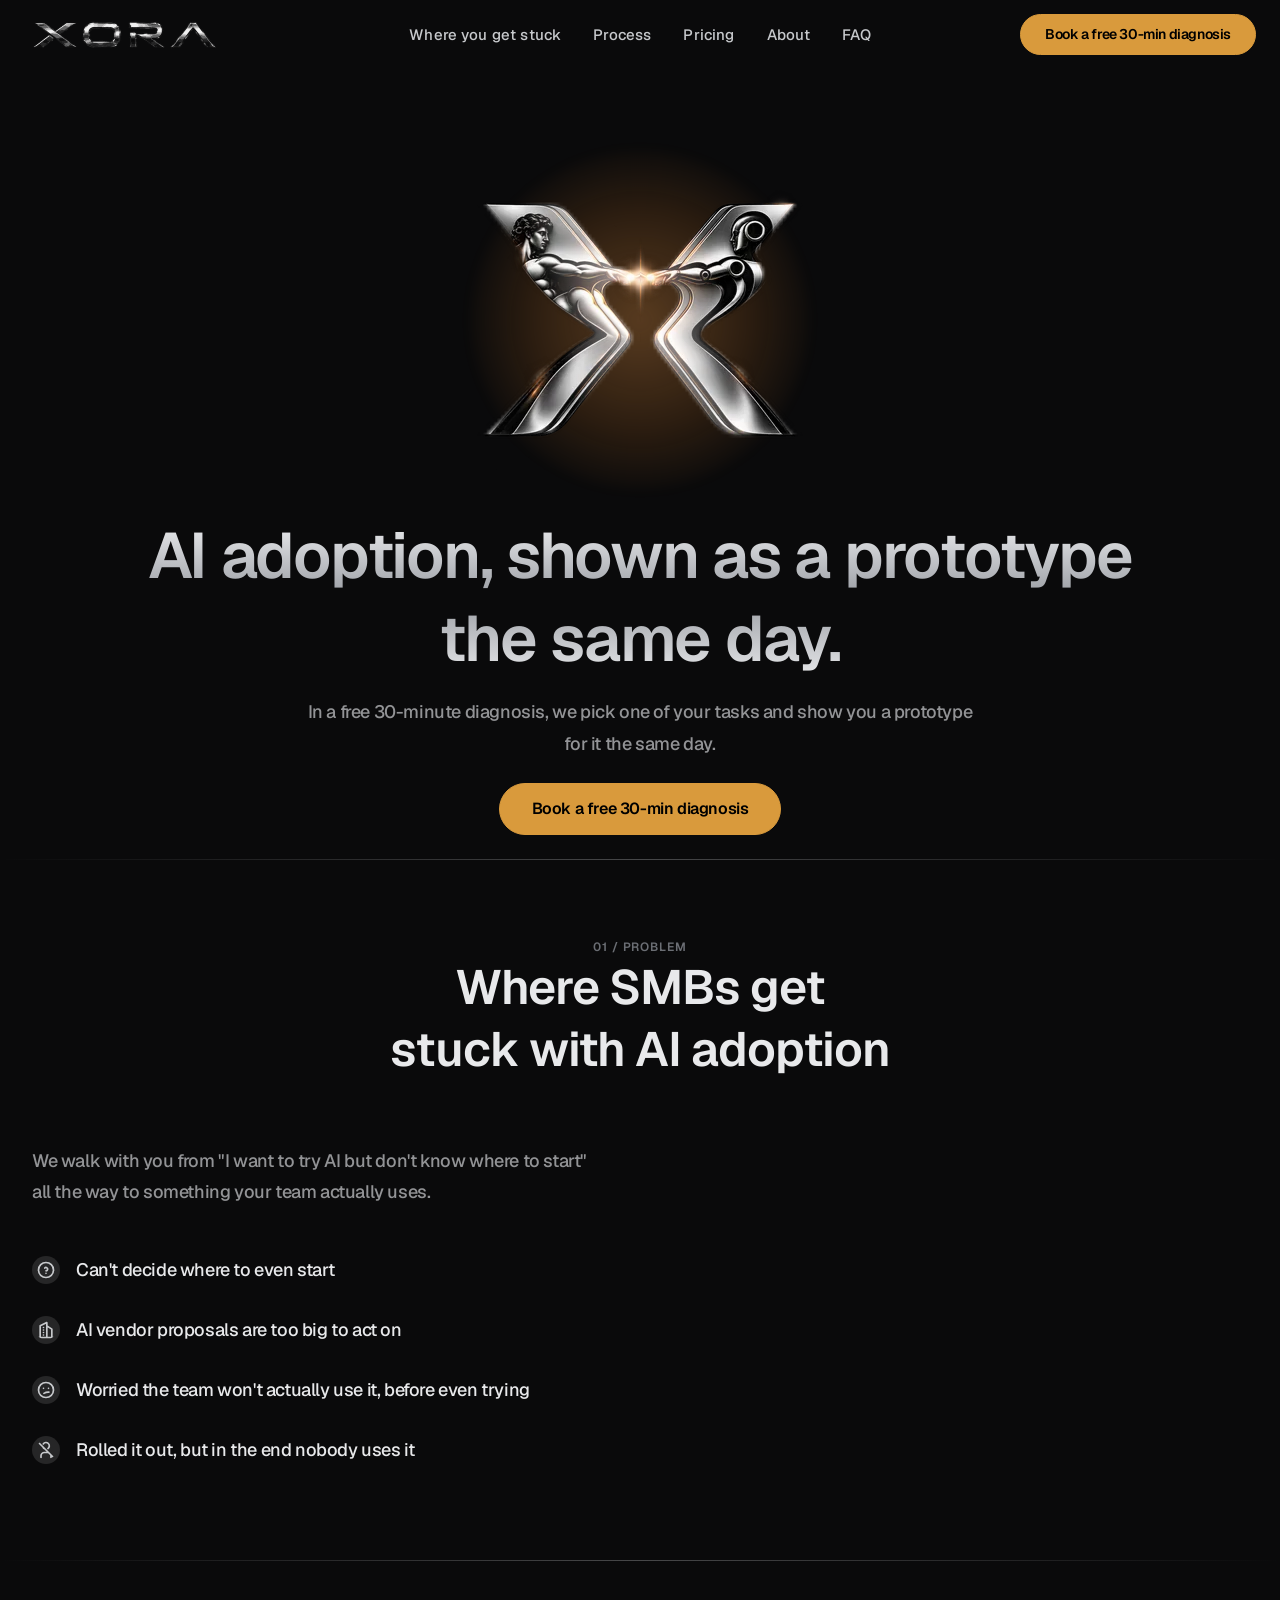
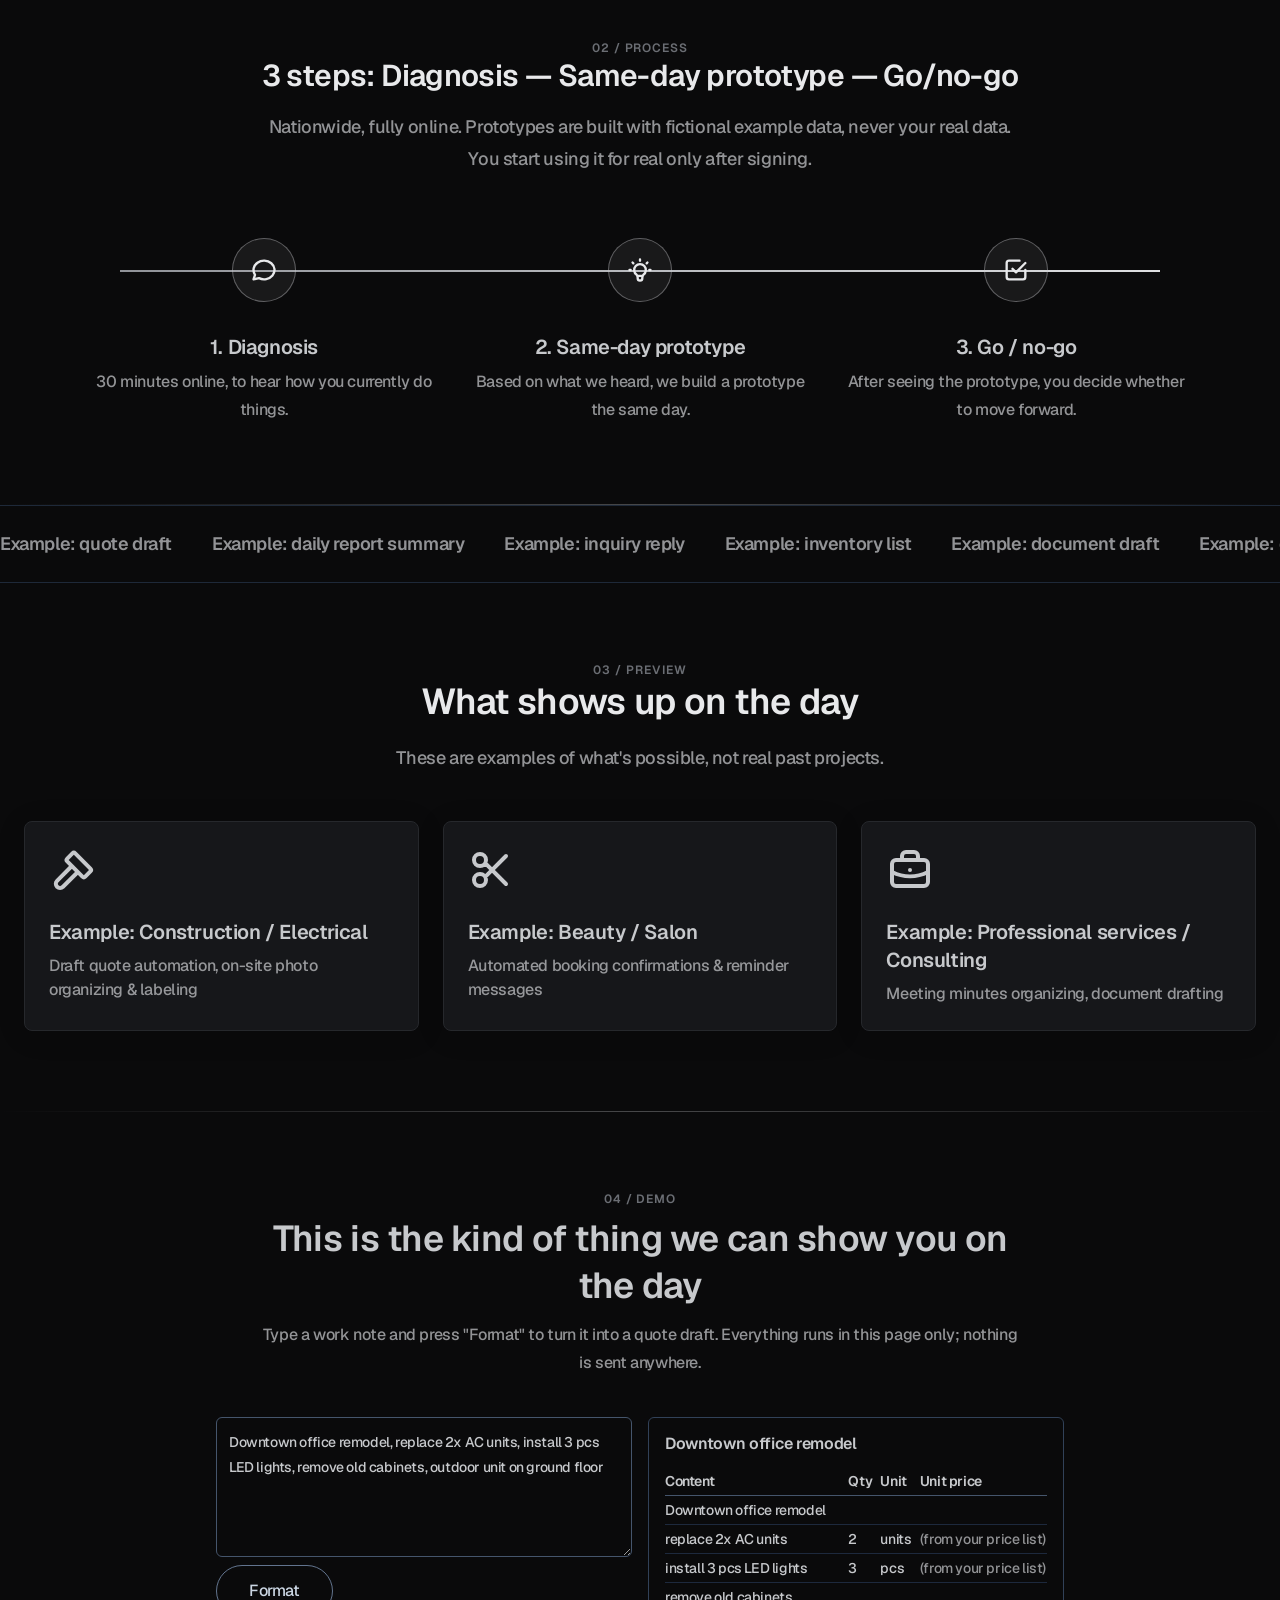
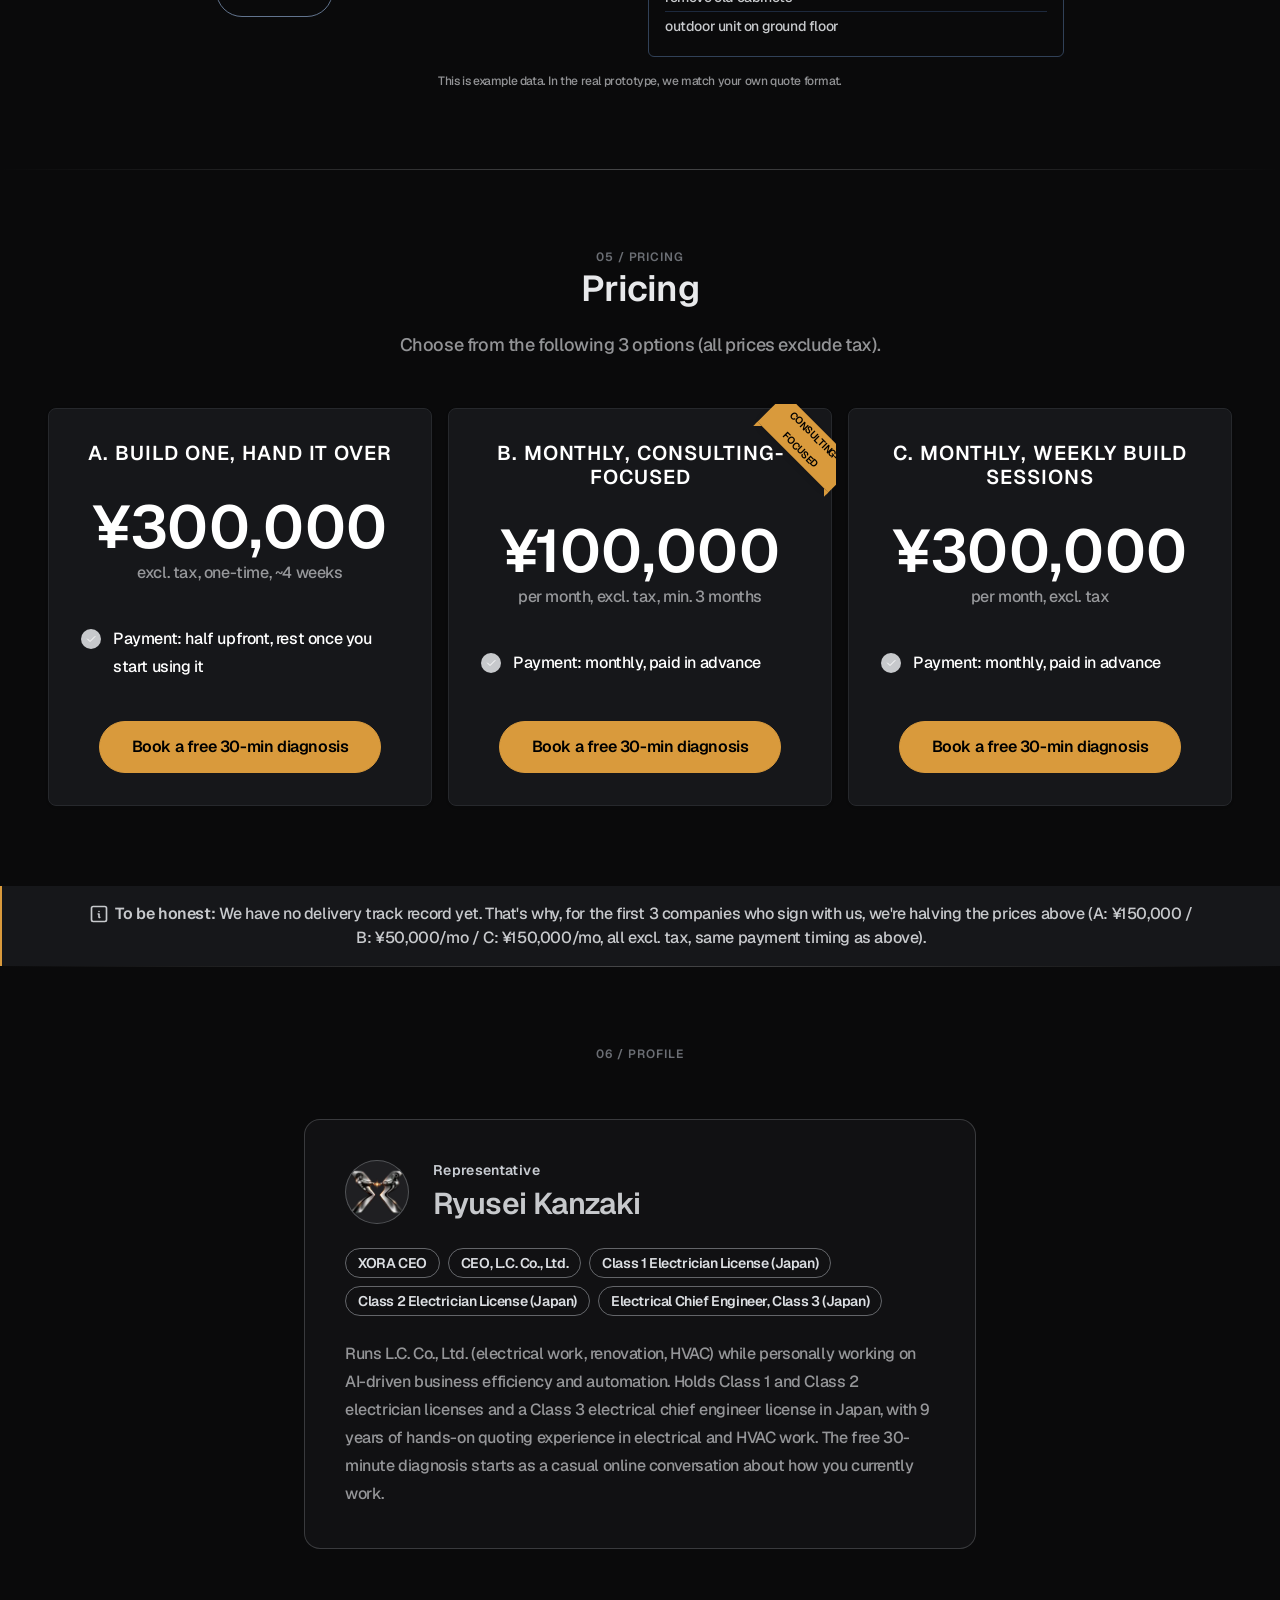
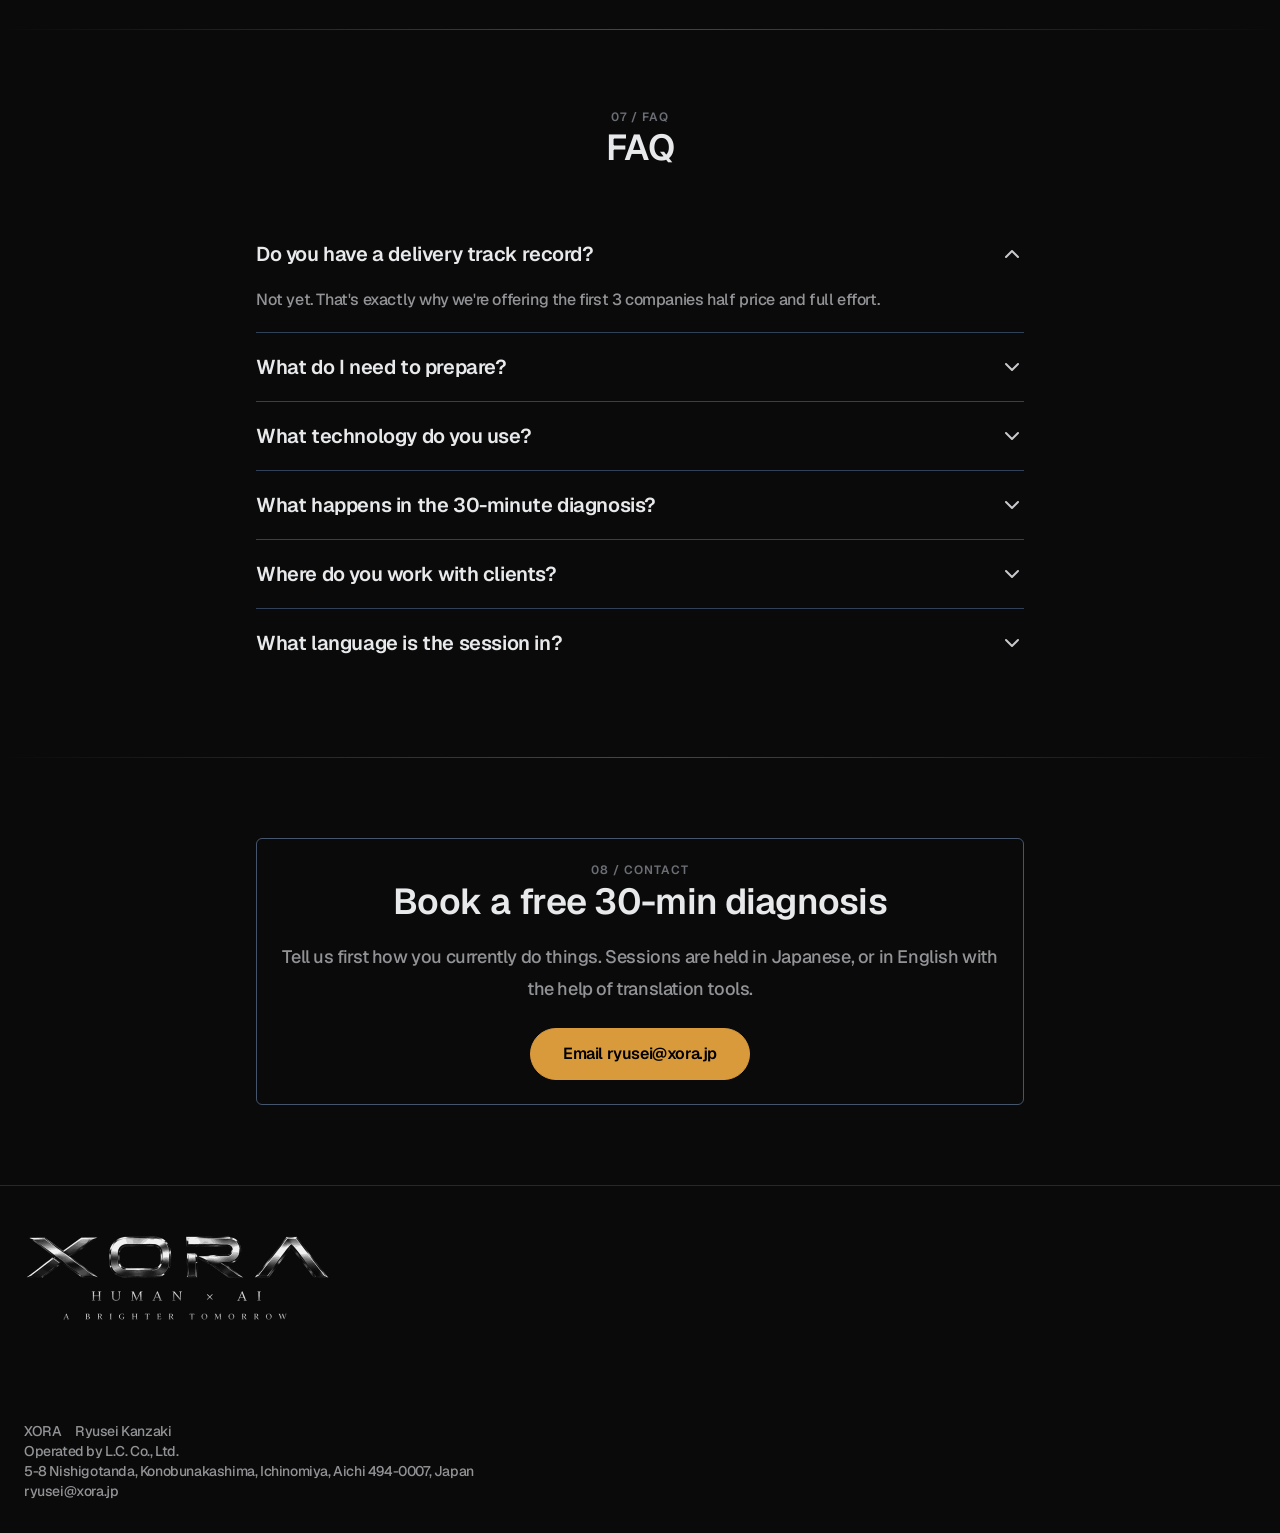
==== commit 9e65d367: "軽い直し3点: 見出し秒数表記・セクション番号01〜09・幅320の見出し折り返し - 見出しを「動画でも見られます（約1分の見本）」に変更、各動画の表記を28秒/31秒にそろえる - セクション番号" ====
--- a/en/index.html
+++ b/en/index.html
@@ -1 +1 @@
-<!DOCTYPE html><html class="2xl:text-[20px]" dir="ltr" lang="en"><head><meta charset="UTF-8"><meta content="width=device-width,initial-scale=1" name="viewport"><link href="/_astro/favicon.DbKvJVLX.ico" rel="shortcut icon"><link href="/_astro/favicon.0BvbYw01.svg" rel="icon" type="image/svg+xml"><link href="/_astro/favicon.0BvbYw01.svg" rel="mask-icon" color="#8D46E7"><link href="/_astro/apple-touch-icon.BpX2yTqa.png" rel="apple-touch-icon" sizes="180x180"><style>:root{--font-noto-jp:sans-serif}</style><style>@font-face{font-family:Geist-50df8a5a4f3c62e2;src:url("/_astro/fonts/b747baca4820a9ba.woff2") format("woff2");font-display:swap;unicode-range:U+0000-00FF,U+0131,U+0152-0153,U+02BB-02BC,U+02C6,U+02DA,U+02DC,U+0304,U+0308,U+0329,U+2000-206F,U+20AC,U+2122,U+2191,U+2193,U+2212,U+2215,U+FEFF,U+FFFD;font-weight:500;font-style:normal}@font-face{font-family:Geist-50df8a5a4f3c62e2;src:url("/_astro/fonts/7bcced271b45f73d.woff2") format("woff2");font-display:swap;unicode-range:U+0000-00FF,U+0131,U+0152-0153,U+02BB-02BC,U+02C6,U+02DA,U+02DC,U+0304,U+0308,U+0329,U+2000-206F,U+20AC,U+2122,U+2191,U+2193,U+2212,U+2215,U+FEFF,U+FFFD;font-weight:600;font-style:normal}:root{--font-geist:Geist-50df8a5a4f3c62e2}</style><link href="/_astro/fonts/b747baca4820a9ba.woff2" rel="preload" type="font/woff2" as="font" crossorigin><link href="/_astro/fonts/7bcced271b45f73d.woff2" rel="preload" type="font/woff2" as="font" crossorigin><style>:root{--aw-font-sans:var(--font-geist),var(--font-noto-jp);--aw-font-serif:var(--font-geist),var(--font-noto-jp);--aw-font-heading:var(--font-geist),var(--font-noto-jp);--aw-color-primary:rgb(199 201 204);--aw-color-secondary:rgb(199 201 204);--aw-color-accent:rgb(217 154 60);--aw-color-text-heading:rgb(232 233 235);--aw-color-text-default:rgb(199 201 204);--aw-color-text-muted:rgb(199 201 204 / 72%);--aw-color-bg-page:rgb(10 10 11);--aw-color-bg-page-dark:rgb(10 10 11);--aw-color-divider:rgb(22 23 26)}.dark{--aw-font-sans:var(--font-geist),var(--font-noto-jp);--aw-font-serif:var(--font-geist),var(--font-noto-jp);--aw-font-heading:var(--font-geist),var(--font-noto-jp);--aw-color-primary:rgb(199 201 204);--aw-color-secondary:rgb(199 201 204);--aw-color-accent:rgb(217 154 60);--aw-color-text-heading:rgb(232 233 235);--aw-color-text-default:rgb(199 201 204);--aw-color-text-muted:rgb(199 201 204 / 72%);--aw-color-bg-page:rgb(10 10 11);--aw-color-divider:rgb(22 23 26)}.font-heading{font-weight:700;letter-spacing:-.02em;line-height:1.3}h1,h2{word-break:normal;overflow-wrap:break-word}@media (min-width:640px){h1,h2{word-break:keep-all;overflow-wrap:normal}}body,html{overflow-x:clip}.hero__logo-glow{background:radial-gradient(circle,rgba(255,164,77,.32) 0,rgba(255,149,51,.14) 45%,rgba(255,149,51,0) 75%);filter:blur(6px);animation:hero-logo-pulse 4s ease-in-out infinite}.hero-chrome-text{background:linear-gradient(180deg,#f2f3f5 0,#9a9da3 50%,#e8e9eb 100%);-webkit-background-clip:text;background-clip:text;color:transparent}.hero__logo-sheen-mask{transition:opacity .4s ease}.hero__logo-shape-mask{-webkit-mask-image:var(--hero-logo-mask-url);mask-image:var(--hero-logo-mask-url);-webkit-mask-repeat:no-repeat;mask-repeat:no-repeat;-webkit-mask-size:100% 100%;mask-size:100% 100%;-webkit-mask-position:center;mask-position:center}.hero__logo-sheen-gradient{background:linear-gradient(75deg,transparent 42%,rgba(255,255,255,.5) 48%,rgba(255,255,255,.85) 50%,rgba(255,255,255,.5) 52%,transparent 58%);mix-blend-mode:screen;animation:hero-sheen-sweep 9s ease-in-out infinite;will-change:transform}@keyframes hero-sheen-sweep{0%{transform:translateX(-30%)}100%,50%{transform:translateX(30%)}}@media (prefers-reduced-motion:reduce){.hero__logo-sheen-gradient{display:none}}.hero__split-half{opacity:0;transition:opacity .3s ease;will-change:transform}.hero__split-wrap--left{clip-path:inset(0 50% 0 0)}.hero__split-wrap--right{clip-path:inset(0 0 0 50%)}#hero-logo-stage.hero__split-ready .hero__split-half{opacity:1}.cta-amber-burst{width:220px;height:220px;max-width:90vw;border-radius:9999px;background:radial-gradient(circle,rgba(255,164,77,.35) 0,rgba(255,149,51,.12) 45%,rgba(255,149,51,0) 75%);opacity:0;transform:scale(.6);filter:blur(4px)}.cta-amber-burst--play{animation:cta-amber-burst-play .9s ease-out forwards}@keyframes cta-amber-burst-play{0%{opacity:0;transform:scale(.6)}40%{opacity:1;transform:scale(1.15)}100%{opacity:0;transform:scale(1.4)}}@media (prefers-reduced-motion:reduce){.cta-amber-burst--play{animation:none}}.section-hairline{height:1px;background:linear-gradient(90deg,transparent,rgba(199,201,204,.32) 50%,transparent)}.section-gauge{color:#6b6e74;letter-spacing:.08em}@keyframes hero-logo-pulse{0%,100%{opacity:.55;transform:scale(.96)}50%{opacity:.85;transform:scale(1.04)}}@media (prefers-reduced-motion:reduce){.hero__logo-glow{animation:none;opacity:.8}}.dayflow__track{background:rgba(199,201,204,.22)}.dayflow__fill{background:linear-gradient(90deg,rgba(154,157,163,.9),rgba(232,233,235,.95));transition:transform 1.3s ease}.dayflow__fill--y{background:linear-gradient(180deg,rgba(154,157,163,.9),rgba(232,233,235,.95))}.dayflow__node{background:rgba(199,201,204,.08);border:1px solid rgba(199,201,204,.4);color:#e8e9eb}.profile-card{background:rgba(120,128,138,.05);border:1px solid rgba(120,128,138,.28)}.dark .profile-card{background:rgba(200,204,210,.04);border:1px solid rgba(200,204,210,.22)}.profile-card__logo{background:rgba(120,128,138,.1);border:1px solid rgba(120,128,138,.35)}.dark .profile-card__logo{background:rgba(200,204,210,.08);border:1px solid rgba(200,204,210,.3)}.profile-card__kana{color:#78808a}.dark .profile-card__kana{color:#c8ccd2}.profile-card__badge{background:0 0;border:1px solid rgba(120,128,138,.5);color:#50565e}.dark .profile-card__badge{border:1px solid rgba(200,204,210,.45);color:#dcdfe3}.story-scene .dayflow__node{transition:background-color .5s ease,border-color .5s ease,color .5s ease,transform .5s ease}.story-scene.is-active .dayflow__node{background:rgb(217 154 60 / 16%);border-color:rgb(217 154 60 / 55%);color:#e8e9eb;transform:scale(1.08)}@media (prefers-reduced-motion:reduce){.story-scene .dayflow__node{transition:none}.story-scene.is-active .dayflow__node{transform:none}}</style><script>!function(){const e="dark:only";function t(e){document.documentElement.classList["dark"===e?"add":"remove"]("dark")}function a(){return e&&e.endsWith(":only")||!localStorage.theme?e.replace(":only",""):"dark"===localStorage.theme||!("theme"in localStorage)&&window.matchMedia("(prefers-color-scheme: dark)").matches?"dark":"light"}t(a()),document.addEventListener("astro:after-swap",()=>t(a()))}()</script><title>XORA | AI Adoption Sprint for SMBs. Free 30-min Diagnosis — Prototype Same Day</title><link href="https://xora.jp/en/" rel="canonical"><meta content="For small and midsize businesses looking for AI adoption support. XORA runs a free 30-minute diagnosis, then builds and shows you a prototype the same day. Nationwide, online only." name="description"><meta content="index, follow" name="robots"><meta content="XORA | AI Adoption Sprint for SMBs. Free 30-min Diagnosis — Prototype Same Day" property="og:title"><meta content="website" property="og:type"><meta content="https://xora.jp/_astro/og-xora-en.BMU7mGvK_Z1rOSXR.jpg" property="og:image"><meta content="https://xora.jp/en/" property="og:url"><meta content="For small and midsize businesses looking for AI adoption support. XORA runs a free 30-minute diagnosis, then builds and shows you a prototype the same day. Nationwide, online only." property="og:description"><meta content="en_US" property="og:locale"><meta content="XORA" property="og:site_name"><meta content="https://xora.jp/_astro/og-xora-en.BMU7mGvK_Z1rOSXR.jpg" property="og:image:url"><meta content="1200" property="og:image:width"><meta content="626" property="og:image:height"><meta content="XORA | AI Adoption Sprint for SMBs. Free 30-min Diagnosis — Prototype Same Day" property="og:image:alt"><meta content="summary_large_image" name="twitter:card"><script data-id id="ga-init">if(document.getElementById("ga-init").dataset.id){var d=document.getElementById("ga-init").dataset.id;window.dataLayer=window.dataLayer||[],window.gtag=function(){dataLayer.push(arguments)},window.gtag("js",new Date),window.gtag("config",d)}</script><script type="application/ld+json">{"@context":"https://schema.org","@type":"ProfessionalService","name":"XORA","url":"https://xora.jp/en/","description":"For small and midsize businesses looking for AI adoption support. XORA runs a free 30-minute diagnosis, then builds and shows you a prototype the same day. Nationwide, online only.","email":"ryusei@xora.jp","areaServed":"JP","address":{"@type":"PostalAddress","streetAddress":"5-8 Nishigotanda, Konobunakashima","addressLocality":"Ichinomiya","addressRegion":"Aichi","postalCode":"494-0007","addressCountry":"JP"}}</script><link href="https://xora.jp/" rel="alternate" hreflang="ja"><link href="https://xora.jp/en/" rel="alternate" hreflang="en"><link href="https://xora.jp/" rel="alternate" hreflang="x-default"><link href="/_astro/Layout.C0VBAln0.css" rel="stylesheet"><style>@keyframes astroFadeInOut{0%{opacity:1}to{opacity:0}}@keyframes astroFadeIn{0%{opacity:0;mix-blend-mode:plus-lighter}to{opacity:1;mix-blend-mode:plus-lighter}}@keyframes astroFadeOut{0%{opacity:1;mix-blend-mode:plus-lighter}to{opacity:0;mix-blend-mode:plus-lighter}}@keyframes astroSlideFromRight{0%{transform:translate(100%)}}@keyframes astroSlideFromLeft{0%{transform:translate(-100%)}}@keyframes astroSlideToRight{to{transform:translate(100%)}}@keyframes astroSlideToLeft{to{transform:translate(-100%)}}@media (prefers-reduced-motion){::view-transition-group(*),::view-transition-new(*),::view-transition-old(*),[data-astro-transition-scope]{animation:none!important}}aw-header[data-astro-cid-nswrv7r3],aw-theme-toggle[data-astro-cid-4vhgjfnb]{display:contents}aw-pricing[data-astro-cid-dasjktz7]{display:block}aw-pricing[data-astro-cid-dasjktz7][data-billing=monthly] .aw-price-yearly[data-astro-cid-dasjktz7],aw-pricing[data-astro-cid-dasjktz7][data-billing=yearly] .aw-price-monthly[data-astro-cid-dasjktz7]{display:none}</style><script type="module" src="/_astro/page.BS6wqQC3.js"></script></head><body class="flex flex-col antialiased bg-page min-h-screen text-default tracking-tight"><script type="module">var e=class extends HTMLElement{connectedCallback(){this.querySelector("[data-aw-toggle-color-scheme]")?.addEventListener("click",()=>{let e=document.documentElement.classList.toggle("dark");localStorage.theme=e?"dark":"light",document.dispatchEvent(new CustomEvent("aw:theme-change"))})}};customElements.get("aw-theme-toggle")||customElements.define("aw-theme-toggle",e)</script><aw-header data-astro-cid-nswrv7r3="true" data-astro-transition-persist="header-1gfemgz"><header class="w-full mx-auto border-b border-gray-50/0 ease-in-out flex-none sticky top-0 transition-[opacity] z-40" data-astro-cid-nswrv7r3 data-aw-sticky-header="true" id="header"><div class="absolute inset-0" data-astro-cid-nswrv7r3></div><div class="relative mx-auto w-full max-w-7xl lg:grid lg:grid-cols-3 lg:items-center lg:px-6 px-3 py-3 text-default" data-astro-cid-nswrv7r3><div class="flex justify-between" data-astro-cid-nswrv7r3><a href="/en/" class="flex items-center" data-astro-cid-nswrv7r3><picture class="rtl:ml-0 ml-2 rtl:mr-2 inline-flex items-center"><source srcset="/_astro/xora-wordmark-56.b6u-JX5U.webp 2x, /_astro/xora-wordmark-84.CF1OAnTA.webp 3x" type="image/webp"><img alt="XORA" class="w-auto h-[22px] md:h-[28px]" decoding="async" loading="eager" height="28" src="/_astro/xora-wordmark-56.BvOhzJHG.png" width="185" fetchpriority="low" srcset="/_astro/xora-wordmark-56.BvOhzJHG.png 2x, /_astro/xora-wordmark-84.zB8bDM0I.png 3x"></picture></a><div class="flex items-center lg:hidden" data-astro-cid-nswrv7r3><button class="flex items-center justify-center cursor-pointer flex-col group h-12 rounded w-12" type="button" aria-expanded="false" aria-label="Toggle Menu" data-aw-toggle-menu><span class="sr-only">Toggle Menu</span><span class="rounded-full bg-black dark:bg-white duration-200 ease h-0.5 my-1 opacity-80 transform transition w-6 group-[.expanded]:rotate-45 group-[.expanded]:translate-y-2.5" aria-hidden="true"></span><span class="rounded-full bg-black dark:bg-white duration-200 ease h-0.5 my-1 opacity-80 transform transition w-6 group-[.expanded]:opacity-0" aria-hidden="true"></span><span class="rounded-full bg-black dark:bg-white duration-200 ease h-0.5 my-1 opacity-80 transform transition w-6 group-[.expanded]:-rotate-45 group-[.expanded]:-translate-y-2.5" aria-hidden="true"></span></button></div></div><nav aria-label="Main navigation" class="w-full items-center lg:w-auto hidden lg:flex lg:justify-self-center lg:mx-5 lg:overflow-visible overflow-x-hidden overflow-y-auto text-default" data-astro-cid-nswrv7r3><ul class="flex flex-col w-full font-medium lg:flex-row lg:justify-center lg:self-center lg:text-[0.9375rem] lg:w-auto text-xl tracking-[0.01rem]" data-astro-cid-nswrv7r3><li class data-astro-cid-nswrv7r3><a href="/en/#problem" class="flex items-center dark:hover:text-white hover:text-link px-4 py-3 whitespace-nowrap" data-astro-cid-nswrv7r3>Where you get stuck</a></li><li class data-astro-cid-nswrv7r3><a href="/en/#steps3" class="flex items-center dark:hover:text-white hover:text-link px-4 py-3 whitespace-nowrap" data-astro-cid-nswrv7r3>Process</a></li><li class data-astro-cid-nswrv7r3><a href="/en/#pricing" class="flex items-center dark:hover:text-white hover:text-link px-4 py-3 whitespace-nowrap" data-astro-cid-nswrv7r3>Pricing</a></li><li class data-astro-cid-nswrv7r3><a href="/en/#profile" class="flex items-center dark:hover:text-white hover:text-link px-4 py-3 whitespace-nowrap" data-astro-cid-nswrv7r3>About</a></li><li class data-astro-cid-nswrv7r3><a href="/en/#faq" class="flex items-center dark:hover:text-white hover:text-link px-4 py-3 whitespace-nowrap" data-astro-cid-nswrv7r3>FAQ</a></li></ul></nav><div class="w-full items-center lg:w-auto hidden lg:flex bottom-0 fixed justify-end left-0 lg:justify-self-end lg:mb-0 lg:p-0 lg:self-center lg:static p-3 rtl:left-auto rtl:right-0" data-astro-cid-nswrv7r3><div class="flex items-center justify-between lg:w-auto w-full" data-astro-cid-nswrv7r3><div class="flex" data-astro-cid-nswrv7r3></div><span class="rtl:ml-0 ml-4 rtl:mr-4" data-astro-cid-nswrv7r3><a href="/en/#contact" class="font-semibold btn-primary lg:px-6 ml-2 px-5.5 py-2.5 shadow-none text-sm w-auto" data-astro-cid-nswrv7r3="true">Book a free 30-min diagnosis</a></span></div></div></div></header></aw-header><script type="module">var e=class extends HTMLElement{onScroll;mql;onMqlChange;onPageLoad=()=>{this.updateActiveLinks(),this.closeOpenDropdown()};connectedCallback(){let e=this.querySelector("#header"),t=this.querySelector("[data-aw-toggle-menu]"),s=this.querySelector("#header nav"),a=this.querySelector("#header > div > div:last-child");this.updateActiveLinks(),document.addEventListener("astro:page-load",this.onPageLoad);let n=()=>{t?.classList.remove("expanded"),t?.setAttribute("aria-expanded","false"),document.body.classList.remove("overflow-hidden"),e?.classList.remove("h-screen","expanded","bg-page"),s?.classList.add("hidden"),a?.classList.add("hidden")};if(t?.addEventListener("click",()=>{let n=t.classList.toggle("expanded");t.setAttribute("aria-expanded",String(n)),document.body.classList.toggle("overflow-hidden"),e?.classList.toggle("h-screen"),e?.classList.toggle("expanded"),e?.classList.toggle("bg-page"),s?.classList.toggle("hidden"),a?.classList.toggle("hidden")}),s?.addEventListener("click",n),s?.addEventListener("click",e=>{let t=e.target?.closest(".dropdown-menu a");t&&t.blur()}),this.mql=window.matchMedia("(max-width: 1023px)"),this.onMqlChange=()=>n(),this.mql.addEventListener("change",this.onMqlChange),e?.hasAttribute("data-aw-sticky-header")){let t=!1,s=()=>{window.scrollY>60?e.classList.add("scroll"):e.classList.remove("scroll"),t=!1};this.onScroll=()=>{t||=(window.requestAnimationFrame(s),!0)},s(),document.addEventListener("scroll",this.onScroll,{passive:!0})}document.documentElement.classList.add("motion-safe:scroll-smooth")}disconnectedCallback(){this.onScroll&&document.removeEventListener("scroll",this.onScroll),this.mql&&this.onMqlChange&&this.mql.removeEventListener("change",this.onMqlChange),document.removeEventListener("astro:page-load",this.onPageLoad)}closeOpenDropdown(){let e=document.activeElement;e&&this.contains(e)&&e.closest(".dropdown")&&e.blur()}updateActiveLinks(){let e=e=>"/"+e.replace(/^\/+|\/+$/g,""),t=e(window.location.pathname);this.querySelectorAll("nav a[href]").forEach(s=>{let a=new URL(s.href,window.location.href),n=a.origin===window.location.origin&&!a.hash&&!s.getAttribute("href")?.startsWith("#");s.classList.toggle("aw-link-active",n&&e(a.pathname)===t)})}};customElements.get("aw-header")||customElements.define("aw-header",e)</script><main class="flex-1"><section class="flex items-center relative bg-page md:-mt-[76px] md:min-h-[720px] min-h-[560px] not-prose overflow-hidden sm:min-h-[640px]"><div class="relative mx-auto px-4 max-w-7xl sm:px-6 w-full"><div class="pointer-events-none md:pt-[76px] pt-0"></div><div class="md:pb-6 md:pt-20 pb-4 pt-12"><div class="text-center mx-auto max-w-5xl"><div class="flex items-center justify-center relative aspect-square intersect-once intersect-quarter max-w-[220px] mb-6 md:max-w-[340px] motion-safe:md:intersect:animate-fade motion-safe:md:opacity-0 mx-auto sm:max-w-[280px] w-full" id="hero-logo-stage" data-logo-url="/_astro/xora-logo.BvA4_ftd_Z1buG9q.webp" data-normal-url="/_astro/xora-logo-normal.B0UNLQ_i_2ps8GI.webp"><span class="absolute inset-0 h-full w-full hero__logo-glow m-auto rounded-full" aria-hidden="true" id="hero-logo-glow"></span><img alt="XORAのロゴ" class="relative h-auto w-full" decoding="async" loading="eager" height="340" src="/_astro/xora-logo.BvA4_ftd_1e8cq8.webp" width="340" fetchpriority="high" id="hero-logo-img"><span class="absolute inset-0 pointer-events-none hero__logo-shape-mask overflow-hidden hero__split-wrap hero__split-wrap--left" aria-hidden="true" style="--hero-logo-mask-url:url(/_astro/xora-logo.BvA4_ftd_Z2rB6t4.webp)"><img alt="" class="absolute inset-0 h-full w-full hero__split-half" decoding="async" loading="lazy" id="hero-logo-left"></span><span class="absolute inset-0 pointer-events-none hero__logo-shape-mask overflow-hidden hero__split-wrap hero__split-wrap--right" aria-hidden="true" style="--hero-logo-mask-url:url(/_astro/xora-logo.BvA4_ftd_Z2rB6t4.webp)"><img alt="" class="absolute inset-0 h-full w-full hero__split-half" decoding="async" loading="lazy" id="hero-logo-right"></span><span class="absolute inset-0 pointer-events-none hero__logo-shape-mask overflow-hidden hero__logo-sheen-mask rounded-lg" aria-hidden="true" style="--hero-logo-mask-url:url(/_astro/xora-logo.BvA4_ftd_Z2rB6t4.webp)" id="hero-logo-sheen"><span class="absolute -inset-x-full hero__logo-sheen-gradient inset-y-0"></span></span><canvas aria-hidden="true" class="absolute inset-0 h-full w-full duration-[600ms] opacity-0 transition-opacity" id="hero-logo-canvas"></canvas></div><h1 class="intersect-once motion-safe:md:intersect:animate-fade motion-safe:md:opacity-0 intersect-quarter font-heading hero-chrome-text mb-4 text-[clamp(2rem,1.1rem+4.2vw,4rem)]">AI adoption, shown as a prototype the same day.</h1><div class="max-w-2xl mx-auto"><p class="text-muted leading-[1.75] md:text-lg text-base intersect-once intersect-quarter mb-6 motion-safe:md:intersect:animate-fade motion-safe:md:opacity-0">In a free 30-minute diagnosis, we pick one of your tasks and show you a prototype for it the same day.</p><div class="flex flex-col intersect-once intersect-quarter motion-safe:md:intersect:animate-fade motion-safe:md:opacity-0 flex-nowrap gap-4 m-auto max-w-xs sm:flex-row sm:justify-center sm:max-w-md"><div class="flex justify-center w-full sm:w-auto"><a href="#contact" class="btn-primary">Book a free 30-min diagnosis</a></div></div></div></div></div></div></section><script type="module" src="/_astro/HeroText.astro_astro_type_script_index_0_lang.lw7HTZ26.js"></script><div class="section-hairline" aria-hidden="true"></div><section class="relative not-prose scroll-mt-[72px]" id="problem"><div class="absolute inset-0 pointer-events-none -z-[1]" aria-hidden="true"><div class="absolute inset-0"></div></div><div class="relative intersect-once intersect-quarter motion-safe:md:intersect:animate-fade motion-safe:md:opacity-0 intersect-no-queue mx-auto px-4 lg:py-20 md:px-6 md:py-16 py-12 text-default max-w-7xl"><div class="text-center md:mx-auto mb-8 md:mb-12 lg:max-w-2xl max-w-xl sm:mx-auto"><p class="font-bold uppercase text-base text-secondary tracking-wide"><span class="font-heading block section-gauge text-xs">01 / PROBLEM</span></p><h2 class="font-heading font-bold leading-tighter text-balance text-heading tracking-tighter mb-4 text-[clamp(1.5rem,1rem+3vw,3rem)]">Where SMBs get stuck with AI adoption</h2></div><div class="py-4 mx-auto max-w-7xl md:px-2 px-0"><div class="md:flex md:gap-16"><div class="md:basis-1/2 self-center"><div class="text-muted leading-[1.75] md:text-lg text-base mb-12">We walk with you from "I want to try AI but don't know where to start" all the way to something your team actually uses.</div><div class="grid gap-8 gap-y-4 md:gap-y-8 mx-auto"><div class="intersect-once motion-safe:md:intersect:animate-fade motion-safe:md:opacity-0"><div class="flex flex-row max-w-none"><div class="flex justify-center shrink-0"><svg class="flex items-center justify-center rounded-full bg-primary/15 h-7 mr-2 p-1 rtl:ml-2 rtl:mr-0 text-primary w-7" data-icon="tabler:help-circle" height="1em" viewBox="0 0 24 24" width="1em"><symbol id="ai:tabler:help-circle"><g fill="none" stroke="currentColor" stroke-linecap="round" stroke-linejoin="round" stroke-width="2"><path d="M3 12a9 9 0 1 0 18 0a9 9 0 0 0-18 0m9 4v.01"/><path d="M12 13a2 2 0 0 0 .914-3.782a1.98 1.98 0 0 0-2.414.483"/></g></symbol><use href="#ai:tabler:help-circle"></use></svg></div><div class="min-w-0 mt-0.5"><h3 class="leading-6 font-medium ml-2 rtl:ml-0 rtl:mr-2 text-heading text-lg">Can&#39;t decide where to even start</h3></div></div></div><div class="intersect-once motion-safe:md:intersect:animate-fade motion-safe:md:opacity-0"><div class="flex flex-row max-w-none"><div class="flex justify-center shrink-0"><svg class="flex items-center justify-center rounded-full bg-primary/15 h-7 mr-2 p-1 rtl:ml-2 rtl:mr-0 text-primary w-7" data-icon="tabler:building-skyscraper" height="1em" viewBox="0 0 24 24" width="1em"><symbol id="ai:tabler:building-skyscraper"><path d="M3 21h18M5 21V7l8-4v18m6 0V11l-6-4M9 9v.01M9 12v.01M9 15v.01M9 18v.01" fill="none" stroke="currentColor" stroke-linecap="round" stroke-linejoin="round" stroke-width="2"/></symbol><use href="#ai:tabler:building-skyscraper"></use></svg></div><div class="min-w-0 mt-0.5"><h3 class="leading-6 font-medium ml-2 rtl:ml-0 rtl:mr-2 text-heading text-lg">AI vendor proposals are too big to act on</h3></div></div></div><div class="intersect-once motion-safe:md:intersect:animate-fade motion-safe:md:opacity-0"><div class="flex flex-row max-w-none"><div class="flex justify-center shrink-0"><svg class="flex items-center justify-center rounded-full bg-primary/15 h-7 mr-2 p-1 rtl:ml-2 rtl:mr-0 text-primary w-7" data-icon="tabler:mood-confuzed" height="1em" viewBox="0 0 24 24" width="1em"><symbol id="ai:tabler:mood-confuzed"><g fill="none" stroke="currentColor" stroke-linecap="round" stroke-linejoin="round" stroke-width="2"><path d="M3 12a9 9 0 1 0 18 0a9 9 0 1 0-18 0m6-2h.01M15 10h.01"/><path d="M9.5 16a10 10 0 0 1 6-1.5"/></g></symbol><use href="#ai:tabler:mood-confuzed"></use></svg></div><div class="min-w-0 mt-0.5"><h3 class="leading-6 font-medium ml-2 rtl:ml-0 rtl:mr-2 text-heading text-lg">Worried the team won&#39;t actually use it, before even trying</h3></div></div></div><div class="intersect-once motion-safe:md:intersect:animate-fade motion-safe:md:opacity-0"><div class="flex flex-row max-w-none"><div class="flex justify-center shrink-0"><svg class="flex items-center justify-center rounded-full bg-primary/15 h-7 mr-2 p-1 rtl:ml-2 rtl:mr-0 text-primary w-7" data-icon="tabler:user-off" height="1em" viewBox="0 0 24 24" width="1em"><symbol id="ai:tabler:user-off"><path d="M8.18 8.189a4.01 4.01 0 0 0 2.616 2.627m3.507-.545a4 4 0 1 0-5.59-5.552M6 21v-2a4 4 0 0 1 4-4h4c.412 0 .81.062 1.183.178m2.633 2.618c.12.38.184.785.184 1.204v2M3 3l18 18" fill="none" stroke="currentColor" stroke-linecap="round" stroke-linejoin="round" stroke-width="2"/></symbol><use href="#ai:tabler:user-off"></use></svg></div><div class="min-w-0 mt-0.5"><h3 class="leading-6 font-medium ml-2 rtl:ml-0 rtl:mr-2 text-heading text-lg">Rolled it out, but in the end nobody uses it</h3></div></div></div></div></div><div class="md:basis-1/2 md:mt-0 mt-10"></div></div></div></div></section><div class="section-hairline" aria-hidden="true"></div><section class="relative not-prose scroll-mt-[72px]" id="steps3"><div class="absolute inset-0 pointer-events-none -z-[1]" aria-hidden="true"><div class="absolute inset-0"></div></div><div class="relative intersect-once intersect-quarter motion-safe:md:intersect:animate-fade motion-safe:md:opacity-0 intersect-no-queue mx-auto px-4 lg:py-20 md:px-6 md:py-16 py-12 text-default max-w-6xl"><div class="text-center md:mx-auto max-w-3xl mb-12 md:mb-16 mx-auto"><p class="font-bold uppercase text-base text-secondary tracking-wide"><span class="font-heading block section-gauge text-xs">02 / PROCESS</span></p><h2 class="font-heading font-bold leading-tighter text-balance text-heading tracking-tighter mb-4 text-3xl">3 steps: Diagnosis — Same-day prototype — Go/no-go</h2><p class="text-muted leading-[1.75] md:text-lg text-base mt-4 text-pretty">Nationwide, fully online. Prototypes are built with fictional example data, never your real data. You start using it for real only after signing.</p></div><div class="relative"><div class="absolute dayflow__track h-[2px] hidden inset-x-8 md:block top-8" aria-hidden="true"></div><div class="absolute dayflow__fill intersect-once intersect-quarter dayflow__fill--x h-[2px] hidden inset-x-8 md:block motion-safe:md:intersect:scale-x-100 origin-left scale-x-0 top-8" aria-hidden="true"></div><div class="absolute dayflow__track inset-y-4 left-8 md:hidden w-[2px]" aria-hidden="true"></div><div class="absolute dayflow__fill intersect-once intersect-quarter dayflow__fill--y inset-y-4 left-8 md:hidden motion-safe:intersect:scale-y-100 origin-top scale-y-0 w-[2px]" aria-hidden="true"></div><div class="relative gap-10 grid grid-cols-1 md:gap-6 md:grid-cols-3"><div class="flex relative gap-4 items-start md:flex-col md:items-center md:text-center story-scene"><span class="flex items-center justify-center rounded-full dayflow__node h-16 relative shrink-0 w-16 z-10"><svg class="h-7 w-7" data-icon="tabler:message-circle" height="1em" viewBox="0 0 24 24" width="1em"><symbol id="ai:tabler:message-circle"><path d="m3 20l1.3-3.9C1.976 12.663 2.874 8.228 6.4 5.726c3.526-2.501 8.59-2.296 11.845.48c3.255 2.777 3.695 7.266 1.029 10.501S11.659 20.922 7.7 19z" fill="none" stroke="currentColor" stroke-linecap="round" stroke-linejoin="round" stroke-width="2"/></symbol><use href="#ai:tabler:message-circle"></use></svg></span><div class="min-w-0 md:pt-4 pt-1"><h3 class="font-heading mb-2 text-xl">1. Diagnosis</h3><p class="text-muted leading-[1.75]">30 minutes online, to hear how you currently do things.</p></div></div><div class="flex relative gap-4 items-start md:flex-col md:items-center md:text-center story-scene"><span class="flex items-center justify-center rounded-full dayflow__node h-16 relative shrink-0 w-16 z-10"><svg class="h-7 w-7" data-icon="tabler:bulb" height="1em" viewBox="0 0 24 24" width="1em"><symbol id="ai:tabler:bulb"><path d="M3 12h1m8-9v1m8 8h1M5.6 5.6l.7.7m12.1-.7l-.7.7M9 16a5 5 0 1 1 6 0a3.5 3.5 0 0 0-1 3a2 2 0 0 1-4 0a3.5 3.5 0 0 0-1-3m.7 1h4.6" fill="none" stroke="currentColor" stroke-linecap="round" stroke-linejoin="round" stroke-width="2"/></symbol><use href="#ai:tabler:bulb"></use></svg></span><div class="min-w-0 md:pt-4 pt-1"><h3 class="font-heading mb-2 text-xl">2. Same-day prototype</h3><p class="text-muted leading-[1.75]">Based on what we heard, we build a prototype the same day.</p></div></div><div class="flex relative gap-4 items-start md:flex-col md:items-center md:text-center story-scene"><span class="flex items-center justify-center rounded-full dayflow__node h-16 relative shrink-0 w-16 z-10"><svg class="h-7 w-7" data-icon="tabler:checkbox" height="1em" viewBox="0 0 24 24" width="1em"><symbol id="ai:tabler:checkbox"><g fill="none" stroke="currentColor" stroke-linecap="round" stroke-linejoin="round" stroke-width="2"><path d="m9 11l3 3l8-8"/><path d="M20 12v6a2 2 0 0 1-2 2H6a2 2 0 0 1-2-2V6a2 2 0 0 1 2-2h9"/></g></symbol><use href="#ai:tabler:checkbox"></use></svg></span><div class="min-w-0 md:pt-4 pt-1"><h3 class="font-heading mb-2 text-xl">3. Go / no-go</h3><p class="text-muted leading-[1.75]">After seeing the prototype, you decide whether to move forward.</p></div></div></div></div></div></section><script type="module">var e=document.querySelectorAll(".story-scene");if(e.length){let t=new IntersectionObserver(e=>{for(let t of e)t.target.classList.toggle("is-active",t.isIntersecting)},{threshold:.6});e.forEach(e=>t.observe(e))}</script><div class="section-hairline" aria-hidden="true"></div><div class="relative border-gray-800 bg-page border-y overflow-hidden py-6" id="examples-marquee"><div class="flex whitespace-nowrap animate-marquee gap-10 w-max"><span class="text-muted font-semibold text-lg">Example: quote draft</span><span class="text-muted font-semibold text-lg">Example: daily report summary</span><span class="text-muted font-semibold text-lg">Example: inquiry reply</span><span class="text-muted font-semibold text-lg">Example: inventory list</span><span class="text-muted font-semibold text-lg">Example: document draft</span><span class="text-muted font-semibold text-lg">Example: data tally</span><span class="text-muted font-semibold text-lg">Example: quote draft</span><span class="text-muted font-semibold text-lg">Example: daily report summary</span><span class="text-muted font-semibold text-lg">Example: inquiry reply</span><span class="text-muted font-semibold text-lg">Example: inventory list</span><span class="text-muted font-semibold text-lg">Example: document draft</span><span class="text-muted font-semibold text-lg">Example: data tally</span></div></div><section class="relative not-prose scroll-mt-[72px]" id="examples"><div class="absolute inset-0 pointer-events-none -z-[1]" aria-hidden="true"><div class="absolute inset-0"></div></div><div class="relative intersect-once intersect-quarter motion-safe:md:intersect:animate-fade motion-safe:md:opacity-0 intersect-no-queue mx-auto px-4 lg:py-20 md:px-6 md:py-16 py-12 text-default max-w-7xl"><div class="text-center md:mx-auto max-w-3xl mb-8 md:mb-12"><p class="font-bold uppercase text-base text-secondary tracking-wide"><span class="font-heading block section-gauge text-xs">03 / PREVIEW</span></p><h2 class="font-heading font-bold leading-tighter text-balance text-heading tracking-tighter text-[clamp(1.5rem,1rem+2.5vw,2.25rem)]">What shows up on the day</h2><p class="text-muted leading-[1.75] md:text-lg text-base mt-4 text-pretty">These are examples of what's possible, not real past projects.</p></div><div class="grid gap-4 lg:grid-cols-3 sm:grid-cols-2 gap-x-12 md:gap-6"><div class="flex relative flex-col backdrop-blur bg-[#16171A] border border-[#26282C] dark:shadow-[0_4px_30px_rgba(0,0,0,0.1)] intersect-no-queue intersect-once intersect-quarter motion-safe:md:intersect:animate-fade motion-safe:md:opacity-0 p-6 rounded-lg shadow-[0_4px_30px_rgba(0,0,0,0.1)]"><svg class="text-primary h-12 mb-6 w-12" data-icon="tabler:hammer" height="1em" viewBox="0 0 24 24" width="1em"><symbol id="ai:tabler:hammer"><path d="m11.414 10l-7.383 7.418a2.09 2.09 0 0 0 0 2.967a2.11 2.11 0 0 0 2.976 0L14.414 13m3.707 2.293l2.586-2.586a1 1 0 0 0 0-1.414l-7.586-7.586a1 1 0 0 0-1.414 0L9.121 6.293a1 1 0 0 0 0 1.414l7.586 7.586a1 1 0 0 0 1.414 0" fill="none" stroke="currentColor" stroke-linecap="round" stroke-linejoin="round" stroke-width="2"/></symbol><use href="#ai:tabler:hammer"></use></svg><h3 class="font-bold text-xl">Example: Construction / Electrical</h3><p class="text-muted mt-2">Draft quote automation, on-site photo organizing & labeling</p></div><div class="flex relative flex-col backdrop-blur bg-[#16171A] border border-[#26282C] dark:shadow-[0_4px_30px_rgba(0,0,0,0.1)] intersect-no-queue intersect-once intersect-quarter motion-safe:md:intersect:animate-fade motion-safe:md:opacity-0 p-6 rounded-lg shadow-[0_4px_30px_rgba(0,0,0,0.1)]"><svg class="text-primary h-12 mb-6 w-12" data-icon="tabler:scissors" height="1em" viewBox="0 0 24 24" width="1em"><symbol id="ai:tabler:scissors"><path d="M3 7a3 3 0 1 0 6 0a3 3 0 1 0-6 0m0 10a3 3 0 1 0 6 0a3 3 0 1 0-6 0m5.6-8.4L19 19M8.6 15.4L19 5" fill="none" stroke="currentColor" stroke-linecap="round" stroke-linejoin="round" stroke-width="2"/></symbol><use href="#ai:tabler:scissors"></use></svg><h3 class="font-bold text-xl">Example: Beauty / Salon</h3><p class="text-muted mt-2">Automated booking confirmations & reminder messages</p></div><div class="flex relative flex-col backdrop-blur bg-[#16171A] border border-[#26282C] dark:shadow-[0_4px_30px_rgba(0,0,0,0.1)] intersect-no-queue intersect-once intersect-quarter motion-safe:md:intersect:animate-fade motion-safe:md:opacity-0 p-6 rounded-lg shadow-[0_4px_30px_rgba(0,0,0,0.1)]"><svg class="text-primary h-12 mb-6 w-12" data-icon="tabler:briefcase" height="1em" viewBox="0 0 24 24" width="1em"><symbol id="ai:tabler:briefcase"><g fill="none" stroke="currentColor" stroke-linecap="round" stroke-linejoin="round" stroke-width="2"><path d="M3 9a2 2 0 0 1 2-2h14a2 2 0 0 1 2 2v9a2 2 0 0 1-2 2H5a2 2 0 0 1-2-2zm5-2V5a2 2 0 0 1 2-2h4a2 2 0 0 1 2 2v2m-4 5v.01"/><path d="M3 13a20 20 0 0 0 18 0"/></g></symbol><use href="#ai:tabler:briefcase"></use></svg><h3 class="font-bold text-xl">Example: Professional services / Consulting</h3><p class="text-muted mt-2">Meeting minutes organizing, document drafting</p></div></div></div></section><div class="section-hairline" aria-hidden="true"></div><section class="relative not-prose scroll-mt-[72px]" id="quote-draft-demo"><div class="absolute inset-0 pointer-events-none -z-[1]" aria-hidden="true"><div class="absolute inset-0"></div></div><div class="relative intersect-once intersect-quarter motion-safe:md:intersect:animate-fade motion-safe:md:opacity-0 intersect-no-queue mx-auto px-4 lg:py-20 md:px-6 md:py-16 py-12 text-default max-w-4xl"><div class="text-center max-w-3xl mb-8 md:mb-10 mx-auto"><span class="font-heading block section-gauge text-xs mb-2"><span class="font-heading block section-gauge text-xs">03.5 / DEMO</span></span><h2 class="font-heading sm:text-3xl text-2xl md:text-4xl mb-3">This is the kind of thing we can show you on the day</h2><p class="text-muted leading-[1.75]">Type a work note and press &quot;Format&quot; to turn it into a quote draft. Everything runs in this page only; nothing is sent anywhere.</p></div><div class="grid gap-4 md:grid-cols-2 quote-draft-demo" data-counter-words="[&quot;units&quot;,&quot;unit&quot;,&quot;pcs&quot;,&quot;pc&quot;,&quot;sets&quot;,&quot;set&quot;,&quot;m&quot;]" data-max-rows="20" data-no-subject-label="(No project name entered)" data-order="numberFirst" data-row-limit-note="Showing up to 20 rows only." data-size-unit-label="Size" data-subject-pattern="office|building|store|shop|home|house|apartment" data-unit-price-value="(from your price list)"><div class="flex flex-col gap-2"><textarea aria-label="Content" class="w-full border bg-page border-gray-300 dark:border-slate-600 leading-[1.75] min-h-[140px] p-3 quote-draft-input rounded-md text-sm" maxlength="2000">Downtown office remodel, replace 2x AC units, install 3 pcs LED lights, remove old cabinets, outdoor unit on ground floor</textarea><button class="btn-primary btn quote-draft-run self-start" type="button">Format</button></div><div class="border-gray-200 border dark:border-slate-700 overflow-x-auto p-4 quote-draft-result rounded-md text-sm"><p class="font-heading mb-3 quote-draft-subject text-base"></p><table class="w-full border-collapse text-left"><thead><tr class="border-b border-gray-300 dark:border-slate-600"><th class="pr-2 py-1">Content</th><th class="pr-2 py-1">Qty</th><th class="pr-2 py-1">Unit</th><th class="py-1">Unit price</th></tr></thead><tbody class="quote-draft-rows"></tbody></table></div></div><p class="text-muted text-center mt-4 text-xs">This is example data. In the real prototype, we match your own quote format.</p></div></section><script type="module">function e(t){return t.normalize("NFKC").trim()}function t(t){return e(t).split(/[。、,;\n\t]|(?<!\d)\.|\.(?!\d)/).map(t=>t.replace(/\s+/g," ").trim()).filter(Boolean)}var n=/(\d+(?:\.\d+)?)\s*(畳|坪|㎡|m2|m²|tatami(?:\s*rooms?)?|sq\.?\s?m\.?|sqm|square\s*meters?|sq\.?\s?ft\.?|sqft|square\s*feet|floors?)/i,r=t=>t.replace(/[.*+?^${}()|[\]\\]/g,"\\$&");function i(e,s={}){let{counterWords:a=[],order:o="itemFirst",maxRows:l=20,subjectPattern:d=null,sizeUnitLabel:u="広さ"}=s,i=t(e),c=a.length>0?"numberFirst"===o?RegExp(`(\\d+(?:\\.\\d+)?)\\s*x?\\s*(?:[a-zA-Z]+\\s+){0,3}(${a.map(r).join("|")})\\b`,"i"):RegExp(`(\\d+(?:\\.\\d+)?)\\s*(${a.map(r).join("|")})`):null,m=[],p=!1;for(let t of i){if(m.length>=l){p=!0;break}let e="",r="",s=c?t.match(c):null;if(s){let t=parseFloat(s[1]);isFinite(t)&&t>0&&t<=99999&&(e=s[1],r=s[2])}else t.match(n)&&(r=u);m.push({content:t,qty:e,unit:r})}let b="";if(d){let t=m.find(t=>d.test(t.content));t&&(b=t.content)}return{subject:b,rows:m,truncated:p,fragments:i}}document.querySelectorAll(".quote-draft-demo").forEach(t=>{let e=JSON.parse(t.dataset.counterWords||"[]"),r=t.dataset.unitPriceValue||"",s="numberFirst"===t.dataset.order?"numberFirst":"itemFirst",a=Number(t.dataset.maxRows)||20,n=t.dataset.rowLimitNote||"",o=t.dataset.subjectPattern?new RegExp(t.dataset.subjectPattern,"i"):null,l=t.dataset.noSubjectLabel||"",d=t.dataset.sizeUnitLabel||"広さ",u=t.querySelector(".quote-draft-input"),c=t.querySelector(".quote-draft-run"),m=t.querySelector(".quote-draft-subject"),p=t.querySelector(".quote-draft-rows"),b=t=>t.replace(/[&<>"']/g,t=>({"&":"&amp;","<":"&lt;",">":"&gt;",'"':"&quot;","'":"&#39;"}[t])),f=()=>{let{subject:t,rows:c,truncated:f}=i(u.value.slice(0,2e3),{counterWords:e,order:s,maxRows:a,subjectPattern:o,sizeUnitLabel:d});m.textContent=t||l;let q=c.length?c.map(t=>`\n          <tr class="border-b border-gray-200 dark:border-slate-800 last:border-0">\n            <td class="py-1 pr-2">${b(t.content)}</td>\n            <td class="py-1 pr-2">${b(t.qty)}</td>\n            <td class="py-1 pr-2">${b(t.unit)}</td>\n            <td class="py-1 text-muted whitespace-nowrap">${t.qty?b(r):""}</td>\n          </tr>`).join(""):'<tr><td colspan="4" class="py-2 text-muted">—</td></tr>';p.innerHTML=q+(f?`<tr><td colspan="4" class="py-2 text-muted">${b(n)}</td></tr>`:"")};c.addEventListener("click",f),f()})</script><div class="section-hairline" aria-hidden="true"></div><section class="relative not-prose scroll-mt-[72px]" id="pricing"><div class="absolute inset-0 pointer-events-none -z-[1]" aria-hidden="true"><div class="absolute inset-0"></div></div><div class="relative intersect-once intersect-quarter motion-safe:md:intersect:animate-fade motion-safe:md:opacity-0 intersect-no-queue mx-auto px-4 lg:py-20 md:px-6 md:py-16 py-12 text-default max-w-7xl"><div class="text-center md:mx-auto max-w-3xl mb-8 md:mb-12"><p class="font-bold uppercase text-base text-secondary tracking-wide"><span class="font-heading block section-gauge text-xs">04 / PRICING</span></p><h2 class="font-heading font-bold leading-tighter text-balance text-heading tracking-tighter text-[clamp(1.5rem,1rem+2.5vw,2.25rem)]">Pricing</h2><p class="text-muted leading-[1.75] md:text-lg text-base mt-4 text-pretty">Choose from the following 3 options (all prices exclude tax).</p></div><aw-pricing data-astro-cid-dasjktz7="true" data-billing="monthly"><div class="flex justify-center items-stretch" data-astro-cid-dasjktz7><div class="grid gap-4 lg:grid-cols-3 sm:grid-cols-2 dark:text-white grid-cols-3 md:grid-cols-2 xl:grid-cols-3" data-astro-cid-dasjktz7><div class="flex mx-auto intersect-once intersect-quarter motion-safe:md:intersect:animate-fade motion-safe:md:opacity-0 w-full col-span-3 lg:col-span-1 md:col-span-1 sm:col-span-1 xl:col-span-1" data-astro-cid-dasjktz7><div class="flex flex-col backdrop-blur bg-[#16171A] border border-[#26282C] rounded-lg justify-between max-w-sm px-6 py-8 shadow text-center w-full" data-astro-cid-dasjktz7><div class="px-2 py-0" data-astro-cid-dasjktz7><h3 class="font-semibold leading-6 mb-2 text-center text-xl tracking-wider uppercase" data-astro-cid-dasjktz7>A. Build one, hand it over</h3><div class="my-8" data-astro-cid-dasjktz7><div class="aw-price aw-price-monthly" data-astro-cid-dasjktz7 data-billing="monthly"><div class="flex items-center justify-center mb-1 text-center" data-astro-cid-dasjktz7><span class="text-5xl" data-astro-cid-dasjktz7></span><span class="font-extrabold text-6xl" data-astro-cid-dasjktz7>¥300,000</span></div><span class="text-muted text-base leading-6 lowercase" data-astro-cid-dasjktz7>Excl. tax, one-time, ~4 weeks</span></div></div><ul class="my-8 md:my-10 space-y-2 text-left" data-astro-cid-dasjktz7><li class="flex items-start leading-7 mb-1.5 space-x-3" data-astro-cid-dasjktz7><div class="rounded-full bg-primary mt-1" data-astro-cid-dasjktz7><svg class="font-bold h-5 p-1 text-white w-5" data-icon="tabler:check" height="1em" viewBox="0 0 24 24" width="1em" data-astro-cid-dasjktz7="true"><symbol id="ai:tabler:check"><path d="m5 12l5 5L20 7" fill="none" stroke="currentColor" stroke-linecap="round" stroke-linejoin="round" stroke-width="2"/></symbol><use href="#ai:tabler:check"></use></svg></div><span data-astro-cid-dasjktz7>Payment: half upfront, rest once you start using it</span></li></ul></div><div class="flex justify-center" data-astro-cid-dasjktz7><a href="#contact" class="btn-primary" data-astro-cid-dasjktz7="true">Book a free 30-min diagnosis</a></div></div></div><div class="flex mx-auto intersect-once intersect-quarter motion-safe:md:intersect:animate-fade motion-safe:md:opacity-0 w-full col-span-3 lg:col-span-1 md:col-span-1 sm:col-span-1 xl:col-span-1" data-astro-cid-dasjktz7><div class="flex flex-col backdrop-blur bg-[#16171A] border border-[#26282C] rounded-lg justify-between max-w-sm px-6 py-8 shadow text-center w-full" data-astro-cid-dasjktz7><div class="absolute overflow-hidden 2xl:right-[-8px] 2xl:top-[-10px] h-[100px] right-[-5px] rtl:2xl:left-[-10px] rtl:left-[-8px] rtl:right-auto text-right top-[-5px] w-[100px] z-[1]" data-astro-cid-dasjktz7><span class="absolute w-full after:absolute after:border-[3px] after:border-b-transparent after:border-l-transparent after:border-r-accent after:border-t-accent after:content-[''] after:right-0 after:top-full after:z-[-1] before:absolute before:border-[3px] before:border-b-transparent before:border-l-accent before:border-r-transparent before:border-t-accent before:content-[''] before:left-0 before:top-full before:z-[-1] bg-accent block font-bold leading-5 right-[-21px] rotate-45 rtl:-rotate-45 rtl:left-[-21px] rtl:right-auto shadow-[0_3px_10px_-5px_rgba(0,0,0,0.3)] text-[10px] text-black text-center top-[19px] uppercase" data-astro-cid-dasjktz7>Consulting-focused</span></div><div class="px-2 py-0" data-astro-cid-dasjktz7><h3 class="font-semibold leading-6 mb-2 text-center text-xl tracking-wider uppercase" data-astro-cid-dasjktz7>B. Monthly, consulting-focused</h3><div class="my-8" data-astro-cid-dasjktz7><div class="aw-price aw-price-monthly" data-astro-cid-dasjktz7 data-billing="monthly"><div class="flex items-center justify-center mb-1 text-center" data-astro-cid-dasjktz7><span class="text-5xl" data-astro-cid-dasjktz7></span><span class="font-extrabold text-6xl" data-astro-cid-dasjktz7>¥100,000</span></div><span class="text-muted text-base leading-6 lowercase" data-astro-cid-dasjktz7>per month, excl. tax, min. 3 months</span></div></div><ul class="my-8 md:my-10 space-y-2 text-left" data-astro-cid-dasjktz7><li class="flex items-start leading-7 mb-1.5 space-x-3" data-astro-cid-dasjktz7><div class="rounded-full bg-primary mt-1" data-astro-cid-dasjktz7><svg class="font-bold h-5 p-1 text-white w-5" data-icon="tabler:check" height="1em" viewBox="0 0 24 24" width="1em" data-astro-cid-dasjktz7="true"><use href="#ai:tabler:check"></use></svg></div><span data-astro-cid-dasjktz7>Payment: monthly, paid in advance</span></li></ul></div><div class="flex justify-center" data-astro-cid-dasjktz7><a href="#contact" class="btn-primary" data-astro-cid-dasjktz7="true">Book a free 30-min diagnosis</a></div></div></div><div class="flex mx-auto intersect-once intersect-quarter motion-safe:md:intersect:animate-fade motion-safe:md:opacity-0 w-full col-span-3 lg:col-span-1 md:col-span-1 sm:col-span-1 xl:col-span-1" data-astro-cid-dasjktz7><div class="flex flex-col backdrop-blur bg-[#16171A] border border-[#26282C] rounded-lg justify-between max-w-sm px-6 py-8 shadow text-center w-full" data-astro-cid-dasjktz7><div class="px-2 py-0" data-astro-cid-dasjktz7><h3 class="font-semibold leading-6 mb-2 text-center text-xl tracking-wider uppercase" data-astro-cid-dasjktz7>C. Monthly, weekly build sessions</h3><div class="my-8" data-astro-cid-dasjktz7><div class="aw-price aw-price-monthly" data-astro-cid-dasjktz7 data-billing="monthly"><div class="flex items-center justify-center mb-1 text-center" data-astro-cid-dasjktz7><span class="text-5xl" data-astro-cid-dasjktz7></span><span class="font-extrabold text-6xl" data-astro-cid-dasjktz7>¥300,000</span></div><span class="text-muted text-base leading-6 lowercase" data-astro-cid-dasjktz7>per month, excl. tax</span></div></div><ul class="my-8 md:my-10 space-y-2 text-left" data-astro-cid-dasjktz7><li class="flex items-start leading-7 mb-1.5 space-x-3" data-astro-cid-dasjktz7><div class="rounded-full bg-primary mt-1" data-astro-cid-dasjktz7><svg class="font-bold h-5 p-1 text-white w-5" data-icon="tabler:check" height="1em" viewBox="0 0 24 24" width="1em" data-astro-cid-dasjktz7="true"><use href="#ai:tabler:check"></use></svg></div><span data-astro-cid-dasjktz7>Payment: monthly, paid in advance</span></li></ul></div><div class="flex justify-center" data-astro-cid-dasjktz7><a href="#contact" class="btn-primary" data-astro-cid-dasjktz7="true">Book a free 30-min diagnosis</a></div></div></div></div></div></aw-pricing></div></section><script type="module">var e=class extends HTMLElement{connectedCallback(){this.querySelectorAll(".aw-billing-btn").forEach(e=>{e.addEventListener("click",()=>{let t=e.dataset.billing??"monthly";this.dataset.billing=t,this.querySelectorAll(".aw-billing-btn").forEach(t=>{let l=t===e;t.toggleAttribute("data-active",l),t.setAttribute("aria-pressed",String(l))})})})}};customElements.get("aw-pricing")||customElements.define("aw-pricing",e)</script><section class="border-accent bg-[#16171A] border-l-2 not-prose"><div class="text-center mx-auto font-medium max-w-6xl px-4 py-4 sm:px-6 text-md"><svg class="h-5 w-5 align-text-bottom inline-block mr-1.5 rtl:ml-1.5 rtl:mr-0" data-icon="tabler:info-square" height="1em" viewBox="0 0 24 24" width="1em"><symbol id="ai:tabler:info-square"><g fill="none" stroke="currentColor" stroke-linecap="round" stroke-linejoin="round" stroke-width="2"><path d="M12 9h.01M3 5a2 2 0 0 1 2-2h14a2 2 0 0 1 2 2v14a2 2 0 0 1-2 2H5a2 2 0 0 1-2-2z"/><path d="M11 12h1v4h1"/></g></symbol><use href="#ai:tabler:info-square"></use></svg><span class="font-bold mr-1 rtl:ml-1 rtl:mr-0">To be honest:</span>We have no delivery track record yet. That's why, for the first 3 companies who sign with us, we're halving the prices above (A: ¥150,000 / B: ¥50,000/mo / C: ¥150,000/mo, all excl. tax, same payment timing as above).</div></section><div class="section-hairline" aria-hidden="true"></div><section class="relative not-prose scroll-mt-[72px]" id="profile"><div class="absolute inset-0 pointer-events-none -z-[1]" aria-hidden="true"><div class="absolute inset-0"></div></div><div class="relative intersect-once intersect-quarter motion-safe:md:intersect:animate-fade motion-safe:md:opacity-0 intersect-no-queue mx-auto px-4 lg:py-20 md:px-6 md:py-16 py-12 text-default max-w-6xl"><div class="text-center md:mx-auto mb-10 md:mb-14"><p class="font-bold uppercase text-base text-secondary tracking-wide"><span class="font-heading block section-gauge text-xs">05 / PROFILE</span></p></div><div class="max-w-2xl mx-auto md:p-10 p-6 profile-card rounded-2xl sm:p-8"><div class="flex items-start gap-4 sm:gap-6"><div class="relative rounded-full shrink-0 h-14 overflow-hidden profile-card__logo sm:h-16 sm:w-16 w-14"><img alt="XORA" class="w-full h-full object-cover" decoding="async" loading="lazy" height="128" src="/_astro/xora-logo.BvA4_ftd_1UMlDc.webp" width="128"></div><div class="min-w-0"><p class="font-semibold sm:text-sm text-xs profile-card__kana tracking-wide">Representative</p><h3 class="font-heading sm:text-3xl text-2xl mt-1">Ryusei Kanzaki</h3></div></div><div class="flex gap-2 flex-wrap mt-6"><span class="font-semibold sm:text-sm text-xs profile-card__badge px-3 py-1 rounded-full">XORA CEO</span><span class="font-semibold sm:text-sm text-xs profile-card__badge px-3 py-1 rounded-full">CEO, L.C. Co., Ltd.</span><span class="font-semibold sm:text-sm text-xs profile-card__badge px-3 py-1 rounded-full">Class 1 Electrician License (Japan)</span><span class="font-semibold sm:text-sm text-xs profile-card__badge px-3 py-1 rounded-full">Class 2 Electrician License (Japan)</span><span class="font-semibold sm:text-sm text-xs profile-card__badge px-3 py-1 rounded-full">Electrical Chief Engineer, Class 3 (Japan)</span></div><p class="text-muted leading-[1.75] mt-6">Runs L.C. Co., Ltd. (electrical work, renovation, HVAC) while personally working on AI-driven business efficiency and automation. Holds Class 1 and Class 2 electrician licenses and a Class 3 electrical chief engineer license in Japan, with 9 years of hands-on quoting experience in electrical and HVAC work. The free 30-minute diagnosis starts as a casual online conversation about how you currently work.</p></div></div></section><div class="section-hairline" aria-hidden="true"></div><section class="relative not-prose scroll-mt-[72px]" id="faq"><div class="absolute inset-0 pointer-events-none -z-[1]" aria-hidden="true"><div class="absolute inset-0"></div></div><div class="relative intersect-once intersect-quarter motion-safe:md:intersect:animate-fade motion-safe:md:opacity-0 intersect-no-queue mx-auto px-4 lg:py-20 md:px-6 md:py-16 py-12 text-default max-w-7xl"><div class="text-center md:mx-auto max-w-3xl mb-8 md:mb-12"><p class="font-bold uppercase text-base text-secondary tracking-wide"><span class="font-heading block section-gauge text-xs">06 / FAQ</span></p><h2 class="font-heading font-bold leading-tighter text-balance text-heading tracking-tighter text-[clamp(1.5rem,1rem+2.5vw,2.25rem)]">FAQ</h2></div><div class="max-w-3xl mx-auto dark:divide-slate-700 divide-gray-200 divide-y"><details class="intersect-once motion-safe:md:intersect:animate-fade motion-safe:md:opacity-0 group" name="faq-faq" open><summary class="flex items-center cursor-pointer [&amp;::-webkit-details-marker]:hidden gap-4 justify-between list-none outline-offset-4 py-5"><h3 class="font-semibold text-lg md:text-xl text-heading">Do you have a delivery track record?</h3><svg class="text-primary duration-200 group-open:rotate-180 h-6 shrink-0 transition-transform w-6" data-icon="tabler:chevron-down" height="1em" viewBox="0 0 24 24" width="1em"><symbol id="ai:tabler:chevron-down"><path d="m6 9l6 6l6-6" fill="none" stroke="currentColor" stroke-linecap="round" stroke-linejoin="round" stroke-width="2"/></symbol><use href="#ai:tabler:chevron-down"></use></svg></summary><div class="pb-5 pr-10 rtl:pl-10 rtl:pr-0"><p class="text-muted">Not yet. That's exactly why we're offering the first 3 companies half price and full effort.</p></div></details><details class="intersect-once motion-safe:md:intersect:animate-fade motion-safe:md:opacity-0 group" name="faq-faq"><summary class="flex items-center cursor-pointer [&amp;::-webkit-details-marker]:hidden gap-4 justify-between list-none outline-offset-4 py-5"><h3 class="font-semibold text-lg md:text-xl text-heading">What do I need to prepare?</h3><svg class="text-primary duration-200 group-open:rotate-180 h-6 shrink-0 transition-transform w-6" data-icon="tabler:chevron-down" height="1em" viewBox="0 0 24 24" width="1em"><use href="#ai:tabler:chevron-down"></use></svg></summary><div class="pb-5 pr-10 rtl:pl-10 rtl:pr-0"><p class="text-muted">Just tell us what's currently taking up your time. No spec document needed.</p></div></details><details class="intersect-once motion-safe:md:intersect:animate-fade motion-safe:md:opacity-0 group" name="faq-faq"><summary class="flex items-center cursor-pointer [&amp;::-webkit-details-marker]:hidden gap-4 justify-between list-none outline-offset-4 py-5"><h3 class="font-semibold text-lg md:text-xl text-heading">What technology do you use?</h3><svg class="text-primary duration-200 group-open:rotate-180 h-6 shrink-0 transition-transform w-6" data-icon="tabler:chevron-down" height="1em" viewBox="0 0 24 24" width="1em"><use href="#ai:tabler:chevron-down"></use></svg></summary><div class="pb-5 pr-10 rtl:pl-10 rtl:pr-0"><p class="text-muted">We choose based on the project, not locked into one tool — whatever fits your workflow.</p></div></details><details class="intersect-once motion-safe:md:intersect:animate-fade motion-safe:md:opacity-0 group" name="faq-faq"><summary class="flex items-center cursor-pointer [&amp;::-webkit-details-marker]:hidden gap-4 justify-between list-none outline-offset-4 py-5"><h3 class="font-semibold text-lg md:text-xl text-heading">What happens in the 30-minute diagnosis?</h3><svg class="text-primary duration-200 group-open:rotate-180 h-6 shrink-0 transition-transform w-6" data-icon="tabler:chevron-down" height="1em" viewBox="0 0 24 24" width="1em"><use href="#ai:tabler:chevron-down"></use></svg></summary><div class="pb-5 pr-10 rtl:pl-10 rtl:pr-0"><p class="text-muted">We hear how you currently work online and identify together what could be replaced with AI. Free of charge.</p></div></details><details class="intersect-once motion-safe:md:intersect:animate-fade motion-safe:md:opacity-0 group" name="faq-faq"><summary class="flex items-center cursor-pointer [&amp;::-webkit-details-marker]:hidden gap-4 justify-between list-none outline-offset-4 py-5"><h3 class="font-semibold text-lg md:text-xl text-heading">Where do you work with clients?</h3><svg class="text-primary duration-200 group-open:rotate-180 h-6 shrink-0 transition-transform w-6" data-icon="tabler:chevron-down" height="1em" viewBox="0 0 24 24" width="1em"><use href="#ai:tabler:chevron-down"></use></svg></summary><div class="pb-5 pr-10 rtl:pl-10 rtl:pr-0"><p class="text-muted">Nationwide, online only. Both the diagnosis and the prototype review happen online.</p></div></details><details class="intersect-once motion-safe:md:intersect:animate-fade motion-safe:md:opacity-0 group" name="faq-faq"><summary class="flex items-center cursor-pointer [&amp;::-webkit-details-marker]:hidden gap-4 justify-between list-none outline-offset-4 py-5"><h3 class="font-semibold text-lg md:text-xl text-heading">What language is the session in?</h3><svg class="text-primary duration-200 group-open:rotate-180 h-6 shrink-0 transition-transform w-6" data-icon="tabler:chevron-down" height="1em" viewBox="0 0 24 24" width="1em"><use href="#ai:tabler:chevron-down"></use></svg></summary><div class="pb-5 pr-10 rtl:pl-10 rtl:pr-0"><p class="text-muted">Sessions are held in Japanese, or in English with the help of translation tools.</p></div></details></div><script type="application/ld+json">{"@context":"https://schema.org","@type":"FAQPage","mainEntity":[{"@type":"Question","name":"Do you have a delivery track record?","acceptedAnswer":{"@type":"Answer","text":"Not yet. That's exactly why we're offering the first 3 companies half price and full effort."}},{"@type":"Question","name":"What do I need to prepare?","acceptedAnswer":{"@type":"Answer","text":"Just tell us what's currently taking up your time. No spec document needed."}},{"@type":"Question","name":"What technology do you use?","acceptedAnswer":{"@type":"Answer","text":"We choose based on the project, not locked into one tool — whatever fits your workflow."}},{"@type":"Question","name":"What happens in the 30-minute diagnosis?","acceptedAnswer":{"@type":"Answer","text":"We hear how you currently work online and identify together what could be replaced with AI. Free of charge."}},{"@type":"Question","name":"Where do you work with clients?","acceptedAnswer":{"@type":"Answer","text":"Nationwide, online only. Both the diagnosis and the prototype review happen online."}},{"@type":"Question","name":"What language is the session in?","acceptedAnswer":{"@type":"Answer","text":"Sessions are held in Japanese, or in English with the help of translation tools."}}]}</script></div></section><div class="section-hairline" aria-hidden="true"></div><script type="module">if(!window.matchMedia("(prefers-reduced-motion: reduce)").matches){let e=document.getElementById("contact"),t=e?.querySelector(".cta-amber-burst");if(e&&t){let r=new IntersectionObserver(e=>{for(let c of e)c.isIntersecting&&(t.classList.add("cta-amber-burst--play"),r.disconnect())},{threshold:.4});r.observe(e)}}</script><section class="relative not-prose scroll-mt-[72px]" id="contact"><div class="absolute inset-0 pointer-events-none -z-[1]" aria-hidden="true"><div class="absolute inset-0"></div></div><div class="relative intersect-once intersect-quarter motion-safe:md:intersect:animate-fade motion-safe:md:opacity-0 intersect-no-queue mx-auto px-4 lg:py-20 md:px-6 md:py-16 py-12 text-default max-w-6xl"><div class="text-center max-w-3xl mx-auto dark:border dark:border-slate-600 dark:shadow-none p-6 rounded-md shadow-xl"><div class="text-center md:mx-auto mb-0 md:mb-0"><p class="font-bold uppercase text-base text-secondary tracking-wide"><span class="font-heading block section-gauge text-xs">07 / CONTACT</span></p><h2 class="font-heading font-bold leading-tighter text-balance text-heading tracking-tighter mb-4 md:text-4xl sm:text-3xl text-2xl">Book a free 30-min diagnosis</h2><p class="text-muted leading-[1.75] md:text-lg text-base mt-4 text-pretty">Tell us first how you currently do things. Sessions are held in Japanese, or in English with the help of translation tools.</p></div><div class="flex relative flex-col flex-nowrap gap-4 m-auto max-w-xs mt-6 sm:flex-row sm:justify-center sm:max-w-md"><span class="absolute inset-0 pointer-events-none cta-amber-burst m-auto" aria-hidden="true"></span><div class="flex relative w-full sm:w-auto"><a href="mailto:ryusei@xora.jp" class="w-full btn-primary sm:mb-0 whitespace-nowrap">Email ryusei@xora.jp</a></div></div></div></div></section></main><footer class="relative not-prose border-gray-200 border-t dark:border-slate-800"><div class="absolute inset-0 pointer-events-none dark:bg-dark" aria-hidden="true"></div><div class="relative intersect-once intersect-quarter motion-safe:md:intersect:animate-fade motion-safe:md:opacity-0 intersect-no-queue mx-auto px-4 max-w-7xl sm:px-6 text-muted"><div class="grid gap-4 gap-y-8 grid-cols-12 md:py-12 py-8 sm:gap-8"><div class="col-span-12 lg:col-span-4"><div class="mb-3"><a href="/en/" class="inline-block"><picture><source srcset="/_astro/xora-footer-lockup-176.F3Zn8o0C.webp 2x, /_astro/xora-footer-lockup-264.7LdEsA5f.webp 3x" type="image/webp"><img alt="XORA" class="w-auto h-16 md:h-[88px]" decoding="async" loading="lazy" height="88" src="/_astro/xora-footer-lockup-176.BCANUCq5.png" width="307" srcset="/_astro/xora-footer-lockup-176.BCANUCq5.png 2x, /_astro/xora-footer-lockup-264.SCdPrm5i.png 3x"></picture></a></div><div class="flex gap-1 text-muted text-sm"></div></div></div><div class="md:flex md:items-center md:justify-between md:py-8 py-6"><div class="dark:text-muted mr-4 text-sm">XORA　Ryusei Kanzaki<br/>Operated by L.C. Co., Ltd.<br/>5-8 Nishigotanda, Konobunakashima, Ichinomiya, Aichi 494-0007, Japan<br/><a href="mailto:ryusei@xora.jp">ryusei@xora.jp</a></div></div></div></footer><aw-intersect aria-hidden="true" data-astro-cid-3ixkjeol="true"></aw-intersect><script type="module">var e=['[class*=" intersect:"]','[class*=":intersect:"]','[class^="intersect:"]','[class="intersect"]','[class*=" intersect "]','[class^="intersect "]','[class$=" intersect"]'].join(","),t=60,n=4,r=class extends HTMLElement{observer=null;elements=[];thresholds=new WeakMap;onThemeChange=()=>this.removeAnimationDelay();connectedCallback(){this.start(),document.addEventListener("aw:theme-change",this.onThemeChange)}disconnectedCallback(){this.observer?.disconnect(),document.removeEventListener("aw:theme-change",this.onThemeChange)}getThreshold(e){return e.classList.contains("intersect-full")?.99:e.classList.contains("intersect-half")?.5:e.classList.contains("intersect-quarter")?.25:0}start(){this.observer?.disconnect(),this.elements=Array.from(document.querySelectorAll(e));let s=[];this.elements.forEach(t=>{if(t.querySelector(e))return t.style.animationDuration="0s",void t.setAttribute("data-animated","true");t.setAttribute("no-intersect",""),this.thresholds.set(t,this.getThreshold(t)),s.push(t)});this.observer=new IntersectionObserver(e=>{let s=0;for(let i of e){let e=i.target,a=this.thresholds.get(e)??0,r=e.classList.contains("intersect-once");if(i.isIntersecting&&i.intersectionRatio>=a){if(e.hasAttribute("data-animated"))continue;let i=e.classList.contains("intersect-no-queue")?0:Math.min(s++,n)*t;e.removeAttribute("no-intersect"),e.setAttribute("data-animated","true"),e.style.animationDuration="",e.style.animationDelay=`${i}ms`,e.style.transitionDelay=`${i}ms`,r&&this.observer?.unobserve(e)}else r||(e.setAttribute("no-intersect",""),e.removeAttribute("data-animated"),e.style.animationDelay="",e.style.transitionDelay="")}},{threshold:[0,.25,.5,.99]}),s.forEach(e=>this.observer?.observe(e))}removeAnimationDelay(){this.elements.forEach(e=>{"true"===e.getAttribute("data-animated")&&(e.style.transitionDelay="",e.style.animationDelay="")})}};customElements.get("aw-intersect")||customElements.define("aw-intersect",r)</script><script type="module" src="/_astro/Layout.astro_astro_type_script_index_0_lang.BNLWDS2j.js"></script></body></html>+<!DOCTYPE html><html class="2xl:text-[20px]" dir="ltr" lang="en"><head><meta charset="UTF-8"><meta content="width=device-width,initial-scale=1" name="viewport"><link href="/_astro/favicon.DbKvJVLX.ico" rel="shortcut icon"><link href="/_astro/favicon.0BvbYw01.svg" rel="icon" type="image/svg+xml"><link href="/_astro/favicon.0BvbYw01.svg" rel="mask-icon" color="#8D46E7"><link href="/_astro/apple-touch-icon.BpX2yTqa.png" rel="apple-touch-icon" sizes="180x180"><style>:root{--font-noto-jp:sans-serif}</style><style>@font-face{font-family:Geist-50df8a5a4f3c62e2;src:url("/_astro/fonts/b747baca4820a9ba.woff2") format("woff2");font-display:swap;unicode-range:U+0000-00FF,U+0131,U+0152-0153,U+02BB-02BC,U+02C6,U+02DA,U+02DC,U+0304,U+0308,U+0329,U+2000-206F,U+20AC,U+2122,U+2191,U+2193,U+2212,U+2215,U+FEFF,U+FFFD;font-weight:500;font-style:normal}@font-face{font-family:Geist-50df8a5a4f3c62e2;src:url("/_astro/fonts/7bcced271b45f73d.woff2") format("woff2");font-display:swap;unicode-range:U+0000-00FF,U+0131,U+0152-0153,U+02BB-02BC,U+02C6,U+02DA,U+02DC,U+0304,U+0308,U+0329,U+2000-206F,U+20AC,U+2122,U+2191,U+2193,U+2212,U+2215,U+FEFF,U+FFFD;font-weight:600;font-style:normal}:root{--font-geist:Geist-50df8a5a4f3c62e2}</style><link href="/_astro/fonts/b747baca4820a9ba.woff2" rel="preload" type="font/woff2" as="font" crossorigin><link href="/_astro/fonts/7bcced271b45f73d.woff2" rel="preload" type="font/woff2" as="font" crossorigin><style>:root{--aw-font-sans:var(--font-geist),var(--font-noto-jp);--aw-font-serif:var(--font-geist),var(--font-noto-jp);--aw-font-heading:var(--font-geist),var(--font-noto-jp);--aw-color-primary:rgb(199 201 204);--aw-color-secondary:rgb(199 201 204);--aw-color-accent:rgb(217 154 60);--aw-color-text-heading:rgb(232 233 235);--aw-color-text-default:rgb(199 201 204);--aw-color-text-muted:rgb(199 201 204 / 72%);--aw-color-bg-page:rgb(10 10 11);--aw-color-bg-page-dark:rgb(10 10 11);--aw-color-divider:rgb(22 23 26)}.dark{--aw-font-sans:var(--font-geist),var(--font-noto-jp);--aw-font-serif:var(--font-geist),var(--font-noto-jp);--aw-font-heading:var(--font-geist),var(--font-noto-jp);--aw-color-primary:rgb(199 201 204);--aw-color-secondary:rgb(199 201 204);--aw-color-accent:rgb(217 154 60);--aw-color-text-heading:rgb(232 233 235);--aw-color-text-default:rgb(199 201 204);--aw-color-text-muted:rgb(199 201 204 / 72%);--aw-color-bg-page:rgb(10 10 11);--aw-color-divider:rgb(22 23 26)}.font-heading{font-weight:700;letter-spacing:-.02em;line-height:1.3}h1,h2{word-break:normal;overflow-wrap:break-word}@media (min-width:640px){h1,h2{word-break:keep-all;overflow-wrap:normal}}body,html{overflow-x:clip}.hero__logo-glow{background:radial-gradient(circle,rgba(255,164,77,.32) 0,rgba(255,149,51,.14) 45%,rgba(255,149,51,0) 75%);filter:blur(6px);animation:hero-logo-pulse 4s ease-in-out infinite}.hero-chrome-text{background:linear-gradient(180deg,#f2f3f5 0,#9a9da3 50%,#e8e9eb 100%);-webkit-background-clip:text;background-clip:text;color:transparent}.hero__logo-sheen-mask{transition:opacity .4s ease}.hero__logo-shape-mask{-webkit-mask-image:var(--hero-logo-mask-url);mask-image:var(--hero-logo-mask-url);-webkit-mask-repeat:no-repeat;mask-repeat:no-repeat;-webkit-mask-size:100% 100%;mask-size:100% 100%;-webkit-mask-position:center;mask-position:center}.hero__logo-sheen-gradient{background:linear-gradient(75deg,transparent 42%,rgba(255,255,255,.5) 48%,rgba(255,255,255,.85) 50%,rgba(255,255,255,.5) 52%,transparent 58%);mix-blend-mode:screen;animation:hero-sheen-sweep 9s ease-in-out infinite;will-change:transform}@keyframes hero-sheen-sweep{0%{transform:translateX(-30%)}100%,50%{transform:translateX(30%)}}@media (prefers-reduced-motion:reduce){.hero__logo-sheen-gradient{display:none}}.hero__split-half{opacity:0;transition:opacity .3s ease;will-change:transform}.hero__split-wrap--left{clip-path:inset(0 50% 0 0)}.hero__split-wrap--right{clip-path:inset(0 0 0 50%)}#hero-logo-stage.hero__split-ready .hero__split-half{opacity:1}.cta-amber-burst{width:220px;height:220px;max-width:90vw;border-radius:9999px;background:radial-gradient(circle,rgba(255,164,77,.35) 0,rgba(255,149,51,.12) 45%,rgba(255,149,51,0) 75%);opacity:0;transform:scale(.6);filter:blur(4px)}.cta-amber-burst--play{animation:cta-amber-burst-play .9s ease-out forwards}@keyframes cta-amber-burst-play{0%{opacity:0;transform:scale(.6)}40%{opacity:1;transform:scale(1.15)}100%{opacity:0;transform:scale(1.4)}}@media (prefers-reduced-motion:reduce){.cta-amber-burst--play{animation:none}}.section-hairline{height:1px;background:linear-gradient(90deg,transparent,rgba(199,201,204,.32) 50%,transparent)}.section-gauge{color:#6b6e74;letter-spacing:.08em}@keyframes hero-logo-pulse{0%,100%{opacity:.55;transform:scale(.96)}50%{opacity:.85;transform:scale(1.04)}}@media (prefers-reduced-motion:reduce){.hero__logo-glow{animation:none;opacity:.8}}.dayflow__track{background:rgba(199,201,204,.22)}.dayflow__fill{background:linear-gradient(90deg,rgba(154,157,163,.9),rgba(232,233,235,.95));transition:transform 1.3s ease}.dayflow__fill--y{background:linear-gradient(180deg,rgba(154,157,163,.9),rgba(232,233,235,.95))}.dayflow__node{background:rgba(199,201,204,.08);border:1px solid rgba(199,201,204,.4);color:#e8e9eb}.profile-card{background:rgba(120,128,138,.05);border:1px solid rgba(120,128,138,.28)}.dark .profile-card{background:rgba(200,204,210,.04);border:1px solid rgba(200,204,210,.22)}.profile-card__logo{background:rgba(120,128,138,.1);border:1px solid rgba(120,128,138,.35)}.dark .profile-card__logo{background:rgba(200,204,210,.08);border:1px solid rgba(200,204,210,.3)}.profile-card__kana{color:#78808a}.dark .profile-card__kana{color:#c8ccd2}.profile-card__badge{background:0 0;border:1px solid rgba(120,128,138,.5);color:#50565e}.dark .profile-card__badge{border:1px solid rgba(200,204,210,.45);color:#dcdfe3}.story-scene .dayflow__node{transition:background-color .5s ease,border-color .5s ease,color .5s ease,transform .5s ease}.story-scene.is-active .dayflow__node{background:rgb(217 154 60 / 16%);border-color:rgb(217 154 60 / 55%);color:#e8e9eb;transform:scale(1.08)}@media (prefers-reduced-motion:reduce){.story-scene .dayflow__node{transition:none}.story-scene.is-active .dayflow__node{transform:none}}</style><script>!function(){const e="dark:only";function t(e){document.documentElement.classList["dark"===e?"add":"remove"]("dark")}function a(){return e&&e.endsWith(":only")||!localStorage.theme?e.replace(":only",""):"dark"===localStorage.theme||!("theme"in localStorage)&&window.matchMedia("(prefers-color-scheme: dark)").matches?"dark":"light"}t(a()),document.addEventListener("astro:after-swap",()=>t(a()))}()</script><title>XORA | AI Adoption Sprint for SMBs. Free 30-min Diagnosis — Prototype Same Day</title><link href="https://xora.jp/en/" rel="canonical"><meta content="For small and midsize businesses looking for AI adoption support. XORA runs a free 30-minute diagnosis, then builds and shows you a prototype the same day. Nationwide, online only." name="description"><meta content="index, follow" name="robots"><meta content="XORA | AI Adoption Sprint for SMBs. Free 30-min Diagnosis — Prototype Same Day" property="og:title"><meta content="website" property="og:type"><meta content="https://xora.jp/_astro/og-xora-en.BMU7mGvK_Z1rOSXR.jpg" property="og:image"><meta content="https://xora.jp/en/" property="og:url"><meta content="For small and midsize businesses looking for AI adoption support. XORA runs a free 30-minute diagnosis, then builds and shows you a prototype the same day. Nationwide, online only." property="og:description"><meta content="en_US" property="og:locale"><meta content="XORA" property="og:site_name"><meta content="https://xora.jp/_astro/og-xora-en.BMU7mGvK_Z1rOSXR.jpg" property="og:image:url"><meta content="1200" property="og:image:width"><meta content="626" property="og:image:height"><meta content="XORA | AI Adoption Sprint for SMBs. Free 30-min Diagnosis — Prototype Same Day" property="og:image:alt"><meta content="summary_large_image" name="twitter:card"><script data-id id="ga-init">if(document.getElementById("ga-init").dataset.id){var d=document.getElementById("ga-init").dataset.id;window.dataLayer=window.dataLayer||[],window.gtag=function(){dataLayer.push(arguments)},window.gtag("js",new Date),window.gtag("config",d)}</script><script type="application/ld+json">{"@context":"https://schema.org","@type":"ProfessionalService","name":"XORA","url":"https://xora.jp/en/","description":"For small and midsize businesses looking for AI adoption support. XORA runs a free 30-minute diagnosis, then builds and shows you a prototype the same day. Nationwide, online only.","email":"ryusei@xora.jp","areaServed":"JP","address":{"@type":"PostalAddress","streetAddress":"5-8 Nishigotanda, Konobunakashima","addressLocality":"Ichinomiya","addressRegion":"Aichi","postalCode":"494-0007","addressCountry":"JP"}}</script><link href="https://xora.jp/" rel="alternate" hreflang="ja"><link href="https://xora.jp/en/" rel="alternate" hreflang="en"><link href="https://xora.jp/" rel="alternate" hreflang="x-default"><link href="/_astro/Layout.CanhxI_S.css" rel="stylesheet"><style>@keyframes astroFadeInOut{0%{opacity:1}to{opacity:0}}@keyframes astroFadeIn{0%{opacity:0;mix-blend-mode:plus-lighter}to{opacity:1;mix-blend-mode:plus-lighter}}@keyframes astroFadeOut{0%{opacity:1;mix-blend-mode:plus-lighter}to{opacity:0;mix-blend-mode:plus-lighter}}@keyframes astroSlideFromRight{0%{transform:translate(100%)}}@keyframes astroSlideFromLeft{0%{transform:translate(-100%)}}@keyframes astroSlideToRight{to{transform:translate(100%)}}@keyframes astroSlideToLeft{to{transform:translate(-100%)}}@media (prefers-reduced-motion){::view-transition-group(*),::view-transition-new(*),::view-transition-old(*),[data-astro-transition-scope]{animation:none!important}}aw-header[data-astro-cid-nswrv7r3],aw-theme-toggle[data-astro-cid-4vhgjfnb]{display:contents}aw-pricing[data-astro-cid-dasjktz7]{display:block}aw-pricing[data-astro-cid-dasjktz7][data-billing=monthly] .aw-price-yearly[data-astro-cid-dasjktz7],aw-pricing[data-astro-cid-dasjktz7][data-billing=yearly] .aw-price-monthly[data-astro-cid-dasjktz7]{display:none}</style><script type="module" src="/_astro/page.BS6wqQC3.js"></script></head><body class="flex flex-col antialiased bg-page min-h-screen text-default tracking-tight"><script type="module">var e=class extends HTMLElement{connectedCallback(){this.querySelector("[data-aw-toggle-color-scheme]")?.addEventListener("click",()=>{let e=document.documentElement.classList.toggle("dark");localStorage.theme=e?"dark":"light",document.dispatchEvent(new CustomEvent("aw:theme-change"))})}};customElements.get("aw-theme-toggle")||customElements.define("aw-theme-toggle",e)</script><aw-header data-astro-cid-nswrv7r3="true" data-astro-transition-persist="header-1gfemgz"><header class="w-full mx-auto border-b border-gray-50/0 ease-in-out flex-none sticky top-0 transition-[opacity] z-40" data-astro-cid-nswrv7r3 data-aw-sticky-header="true" id="header"><div class="absolute inset-0" data-astro-cid-nswrv7r3></div><div class="relative mx-auto w-full max-w-7xl lg:grid lg:grid-cols-3 lg:items-center lg:px-6 px-3 py-3 text-default" data-astro-cid-nswrv7r3><div class="flex justify-between" data-astro-cid-nswrv7r3><a href="/en/" class="flex items-center" data-astro-cid-nswrv7r3><picture class="rtl:ml-0 ml-2 rtl:mr-2 inline-flex items-center"><source srcset="/_astro/xora-wordmark-56.b6u-JX5U.webp 2x, /_astro/xora-wordmark-84.CF1OAnTA.webp 3x" type="image/webp"><img alt="XORA" class="w-auto h-[22px] md:h-[28px]" decoding="async" loading="eager" height="28" src="/_astro/xora-wordmark-56.BvOhzJHG.png" width="185" fetchpriority="low" srcset="/_astro/xora-wordmark-56.BvOhzJHG.png 2x, /_astro/xora-wordmark-84.zB8bDM0I.png 3x"></picture></a><div class="flex items-center lg:hidden" data-astro-cid-nswrv7r3><button class="flex items-center justify-center cursor-pointer flex-col group h-12 rounded w-12" type="button" aria-expanded="false" aria-label="Toggle Menu" data-aw-toggle-menu><span class="sr-only">Toggle Menu</span><span class="rounded-full bg-black dark:bg-white duration-200 ease h-0.5 my-1 opacity-80 transform transition w-6 group-[.expanded]:rotate-45 group-[.expanded]:translate-y-2.5" aria-hidden="true"></span><span class="rounded-full bg-black dark:bg-white duration-200 ease h-0.5 my-1 opacity-80 transform transition w-6 group-[.expanded]:opacity-0" aria-hidden="true"></span><span class="rounded-full bg-black dark:bg-white duration-200 ease h-0.5 my-1 opacity-80 transform transition w-6 group-[.expanded]:-rotate-45 group-[.expanded]:-translate-y-2.5" aria-hidden="true"></span></button></div></div><nav aria-label="Main navigation" class="w-full items-center lg:w-auto hidden lg:flex lg:justify-self-center lg:mx-5 lg:overflow-visible overflow-x-hidden overflow-y-auto text-default" data-astro-cid-nswrv7r3><ul class="flex flex-col w-full font-medium lg:flex-row lg:justify-center lg:self-center lg:text-[0.9375rem] lg:w-auto text-xl tracking-[0.01rem]" data-astro-cid-nswrv7r3><li class data-astro-cid-nswrv7r3><a href="/en/#problem" class="flex items-center dark:hover:text-white hover:text-link px-4 py-3 whitespace-nowrap" data-astro-cid-nswrv7r3>Where you get stuck</a></li><li class data-astro-cid-nswrv7r3><a href="/en/#steps3" class="flex items-center dark:hover:text-white hover:text-link px-4 py-3 whitespace-nowrap" data-astro-cid-nswrv7r3>Process</a></li><li class data-astro-cid-nswrv7r3><a href="/en/#pricing" class="flex items-center dark:hover:text-white hover:text-link px-4 py-3 whitespace-nowrap" data-astro-cid-nswrv7r3>Pricing</a></li><li class data-astro-cid-nswrv7r3><a href="/en/#profile" class="flex items-center dark:hover:text-white hover:text-link px-4 py-3 whitespace-nowrap" data-astro-cid-nswrv7r3>About</a></li><li class data-astro-cid-nswrv7r3><a href="/en/#faq" class="flex items-center dark:hover:text-white hover:text-link px-4 py-3 whitespace-nowrap" data-astro-cid-nswrv7r3>FAQ</a></li></ul></nav><div class="w-full items-center lg:w-auto hidden lg:flex bottom-0 fixed justify-end left-0 lg:justify-self-end lg:mb-0 lg:p-0 lg:self-center lg:static p-3 rtl:left-auto rtl:right-0" data-astro-cid-nswrv7r3><div class="flex items-center justify-between lg:w-auto w-full" data-astro-cid-nswrv7r3><div class="flex" data-astro-cid-nswrv7r3></div><span class="rtl:ml-0 ml-4 rtl:mr-4" data-astro-cid-nswrv7r3><a href="/en/#contact" class="font-semibold btn-primary lg:px-6 ml-2 px-5.5 py-2.5 shadow-none text-sm w-auto" data-astro-cid-nswrv7r3="true">Book a free 30-min diagnosis</a></span></div></div></div></header></aw-header><script type="module">var e=class extends HTMLElement{onScroll;mql;onMqlChange;onPageLoad=()=>{this.updateActiveLinks(),this.closeOpenDropdown()};connectedCallback(){let e=this.querySelector("#header"),t=this.querySelector("[data-aw-toggle-menu]"),s=this.querySelector("#header nav"),a=this.querySelector("#header > div > div:last-child");this.updateActiveLinks(),document.addEventListener("astro:page-load",this.onPageLoad);let n=()=>{t?.classList.remove("expanded"),t?.setAttribute("aria-expanded","false"),document.body.classList.remove("overflow-hidden"),e?.classList.remove("h-screen","expanded","bg-page"),s?.classList.add("hidden"),a?.classList.add("hidden")};if(t?.addEventListener("click",()=>{let n=t.classList.toggle("expanded");t.setAttribute("aria-expanded",String(n)),document.body.classList.toggle("overflow-hidden"),e?.classList.toggle("h-screen"),e?.classList.toggle("expanded"),e?.classList.toggle("bg-page"),s?.classList.toggle("hidden"),a?.classList.toggle("hidden")}),s?.addEventListener("click",n),s?.addEventListener("click",e=>{let t=e.target?.closest(".dropdown-menu a");t&&t.blur()}),this.mql=window.matchMedia("(max-width: 1023px)"),this.onMqlChange=()=>n(),this.mql.addEventListener("change",this.onMqlChange),e?.hasAttribute("data-aw-sticky-header")){let t=!1,s=()=>{window.scrollY>60?e.classList.add("scroll"):e.classList.remove("scroll"),t=!1};this.onScroll=()=>{t||=(window.requestAnimationFrame(s),!0)},s(),document.addEventListener("scroll",this.onScroll,{passive:!0})}document.documentElement.classList.add("motion-safe:scroll-smooth")}disconnectedCallback(){this.onScroll&&document.removeEventListener("scroll",this.onScroll),this.mql&&this.onMqlChange&&this.mql.removeEventListener("change",this.onMqlChange),document.removeEventListener("astro:page-load",this.onPageLoad)}closeOpenDropdown(){let e=document.activeElement;e&&this.contains(e)&&e.closest(".dropdown")&&e.blur()}updateActiveLinks(){let e=e=>"/"+e.replace(/^\/+|\/+$/g,""),t=e(window.location.pathname);this.querySelectorAll("nav a[href]").forEach(s=>{let a=new URL(s.href,window.location.href),n=a.origin===window.location.origin&&!a.hash&&!s.getAttribute("href")?.startsWith("#");s.classList.toggle("aw-link-active",n&&e(a.pathname)===t)})}};customElements.get("aw-header")||customElements.define("aw-header",e)</script><main class="flex-1"><section class="flex items-center relative bg-page md:-mt-[76px] md:min-h-[720px] min-h-[560px] not-prose overflow-hidden sm:min-h-[640px]"><div class="relative mx-auto px-4 max-w-7xl sm:px-6 w-full"><div class="pointer-events-none md:pt-[76px] pt-0"></div><div class="md:pb-6 md:pt-20 pb-4 pt-12"><div class="text-center mx-auto max-w-5xl"><div class="flex items-center justify-center relative aspect-square intersect-once intersect-quarter max-w-[220px] mb-6 md:max-w-[340px] motion-safe:md:intersect:animate-fade motion-safe:md:opacity-0 mx-auto sm:max-w-[280px] w-full" id="hero-logo-stage" data-logo-url="/_astro/xora-logo.BvA4_ftd_Z1buG9q.webp" data-normal-url="/_astro/xora-logo-normal.B0UNLQ_i_2ps8GI.webp"><span class="absolute inset-0 h-full w-full hero__logo-glow m-auto rounded-full" aria-hidden="true" id="hero-logo-glow"></span><img alt="XORAのロゴ" class="relative h-auto w-full" decoding="async" loading="eager" height="340" src="/_astro/xora-logo.BvA4_ftd_1e8cq8.webp" width="340" fetchpriority="high" id="hero-logo-img"><span class="absolute inset-0 pointer-events-none hero__logo-shape-mask overflow-hidden hero__split-wrap hero__split-wrap--left" aria-hidden="true" style="--hero-logo-mask-url:url(/_astro/xora-logo.BvA4_ftd_Z2rB6t4.webp)"><img alt="" class="absolute inset-0 h-full w-full hero__split-half" decoding="async" loading="lazy" id="hero-logo-left"></span><span class="absolute inset-0 pointer-events-none hero__logo-shape-mask overflow-hidden hero__split-wrap hero__split-wrap--right" aria-hidden="true" style="--hero-logo-mask-url:url(/_astro/xora-logo.BvA4_ftd_Z2rB6t4.webp)"><img alt="" class="absolute inset-0 h-full w-full hero__split-half" decoding="async" loading="lazy" id="hero-logo-right"></span><span class="absolute inset-0 pointer-events-none hero__logo-shape-mask overflow-hidden hero__logo-sheen-mask rounded-lg" aria-hidden="true" style="--hero-logo-mask-url:url(/_astro/xora-logo.BvA4_ftd_Z2rB6t4.webp)" id="hero-logo-sheen"><span class="absolute -inset-x-full hero__logo-sheen-gradient inset-y-0"></span></span><canvas aria-hidden="true" class="absolute inset-0 h-full w-full duration-[600ms] opacity-0 transition-opacity" id="hero-logo-canvas"></canvas></div><h1 class="intersect-once motion-safe:md:intersect:animate-fade motion-safe:md:opacity-0 intersect-quarter font-heading hero-chrome-text mb-4 text-[clamp(2rem,1.1rem+4.2vw,4rem)]">AI adoption, shown as a prototype the same day.</h1><div class="max-w-2xl mx-auto"><p class="text-muted leading-[1.75] md:text-lg text-base intersect-once intersect-quarter mb-6 motion-safe:md:intersect:animate-fade motion-safe:md:opacity-0">In a free 30-minute diagnosis, we pick one of your tasks and show you a prototype for it the same day.</p><div class="flex flex-col intersect-once intersect-quarter motion-safe:md:intersect:animate-fade motion-safe:md:opacity-0 flex-nowrap gap-4 m-auto max-w-xs sm:flex-row sm:justify-center sm:max-w-md"><div class="flex justify-center w-full sm:w-auto"><a href="#contact" class="btn-primary">Book a free 30-min diagnosis</a></div></div></div></div></div></div></section><script type="module" src="/_astro/HeroText.astro_astro_type_script_index_0_lang.lw7HTZ26.js"></script><div class="section-hairline" aria-hidden="true"></div><section class="relative not-prose scroll-mt-[72px]" id="problem"><div class="absolute inset-0 pointer-events-none -z-[1]" aria-hidden="true"><div class="absolute inset-0"></div></div><div class="relative intersect-once intersect-quarter motion-safe:md:intersect:animate-fade motion-safe:md:opacity-0 intersect-no-queue mx-auto px-4 lg:py-20 md:px-6 md:py-16 py-12 text-default max-w-7xl"><div class="text-center md:mx-auto mb-8 md:mb-12 lg:max-w-2xl max-w-xl sm:mx-auto"><p class="font-bold uppercase text-base text-secondary tracking-wide"><span class="font-heading block section-gauge text-xs">01 / PROBLEM</span></p><h2 class="font-heading font-bold leading-tighter text-balance text-heading tracking-tighter mb-4 text-[clamp(1.5rem,1rem+3vw,3rem)]">Where SMBs get stuck with AI adoption</h2></div><div class="py-4 mx-auto max-w-7xl md:px-2 px-0"><div class="md:flex md:gap-16"><div class="md:basis-1/2 self-center"><div class="text-muted leading-[1.75] md:text-lg text-base mb-12">We walk with you from "I want to try AI but don't know where to start" all the way to something your team actually uses.</div><div class="grid gap-8 gap-y-4 md:gap-y-8 mx-auto"><div class="intersect-once motion-safe:md:intersect:animate-fade motion-safe:md:opacity-0"><div class="flex flex-row max-w-none"><div class="flex justify-center shrink-0"><svg class="flex items-center justify-center rounded-full bg-primary/15 h-7 mr-2 p-1 rtl:ml-2 rtl:mr-0 text-primary w-7" data-icon="tabler:help-circle" height="1em" viewBox="0 0 24 24" width="1em"><symbol id="ai:tabler:help-circle"><g fill="none" stroke="currentColor" stroke-linecap="round" stroke-linejoin="round" stroke-width="2"><path d="M3 12a9 9 0 1 0 18 0a9 9 0 0 0-18 0m9 4v.01"/><path d="M12 13a2 2 0 0 0 .914-3.782a1.98 1.98 0 0 0-2.414.483"/></g></symbol><use href="#ai:tabler:help-circle"></use></svg></div><div class="min-w-0 mt-0.5"><h3 class="leading-6 font-medium ml-2 rtl:ml-0 rtl:mr-2 text-heading text-lg">Can&#39;t decide where to even start</h3></div></div></div><div class="intersect-once motion-safe:md:intersect:animate-fade motion-safe:md:opacity-0"><div class="flex flex-row max-w-none"><div class="flex justify-center shrink-0"><svg class="flex items-center justify-center rounded-full bg-primary/15 h-7 mr-2 p-1 rtl:ml-2 rtl:mr-0 text-primary w-7" data-icon="tabler:building-skyscraper" height="1em" viewBox="0 0 24 24" width="1em"><symbol id="ai:tabler:building-skyscraper"><path d="M3 21h18M5 21V7l8-4v18m6 0V11l-6-4M9 9v.01M9 12v.01M9 15v.01M9 18v.01" fill="none" stroke="currentColor" stroke-linecap="round" stroke-linejoin="round" stroke-width="2"/></symbol><use href="#ai:tabler:building-skyscraper"></use></svg></div><div class="min-w-0 mt-0.5"><h3 class="leading-6 font-medium ml-2 rtl:ml-0 rtl:mr-2 text-heading text-lg">AI vendor proposals are too big to act on</h3></div></div></div><div class="intersect-once motion-safe:md:intersect:animate-fade motion-safe:md:opacity-0"><div class="flex flex-row max-w-none"><div class="flex justify-center shrink-0"><svg class="flex items-center justify-center rounded-full bg-primary/15 h-7 mr-2 p-1 rtl:ml-2 rtl:mr-0 text-primary w-7" data-icon="tabler:mood-confuzed" height="1em" viewBox="0 0 24 24" width="1em"><symbol id="ai:tabler:mood-confuzed"><g fill="none" stroke="currentColor" stroke-linecap="round" stroke-linejoin="round" stroke-width="2"><path d="M3 12a9 9 0 1 0 18 0a9 9 0 1 0-18 0m6-2h.01M15 10h.01"/><path d="M9.5 16a10 10 0 0 1 6-1.5"/></g></symbol><use href="#ai:tabler:mood-confuzed"></use></svg></div><div class="min-w-0 mt-0.5"><h3 class="leading-6 font-medium ml-2 rtl:ml-0 rtl:mr-2 text-heading text-lg">Worried the team won&#39;t actually use it, before even trying</h3></div></div></div><div class="intersect-once motion-safe:md:intersect:animate-fade motion-safe:md:opacity-0"><div class="flex flex-row max-w-none"><div class="flex justify-center shrink-0"><svg class="flex items-center justify-center rounded-full bg-primary/15 h-7 mr-2 p-1 rtl:ml-2 rtl:mr-0 text-primary w-7" data-icon="tabler:user-off" height="1em" viewBox="0 0 24 24" width="1em"><symbol id="ai:tabler:user-off"><path d="M8.18 8.189a4.01 4.01 0 0 0 2.616 2.627m3.507-.545a4 4 0 1 0-5.59-5.552M6 21v-2a4 4 0 0 1 4-4h4c.412 0 .81.062 1.183.178m2.633 2.618c.12.38.184.785.184 1.204v2M3 3l18 18" fill="none" stroke="currentColor" stroke-linecap="round" stroke-linejoin="round" stroke-width="2"/></symbol><use href="#ai:tabler:user-off"></use></svg></div><div class="min-w-0 mt-0.5"><h3 class="leading-6 font-medium ml-2 rtl:ml-0 rtl:mr-2 text-heading text-lg">Rolled it out, but in the end nobody uses it</h3></div></div></div></div></div><div class="md:basis-1/2 md:mt-0 mt-10"></div></div></div></div></section><div class="section-hairline" aria-hidden="true"></div><section class="relative not-prose scroll-mt-[72px]" id="steps3"><div class="absolute inset-0 pointer-events-none -z-[1]" aria-hidden="true"><div class="absolute inset-0"></div></div><div class="relative intersect-once intersect-quarter motion-safe:md:intersect:animate-fade motion-safe:md:opacity-0 intersect-no-queue mx-auto px-4 lg:py-20 md:px-6 md:py-16 py-12 text-default max-w-6xl"><div class="text-center md:mx-auto max-w-3xl mb-12 md:mb-16 mx-auto"><p class="font-bold uppercase text-base text-secondary tracking-wide"><span class="font-heading block section-gauge text-xs">02 / PROCESS</span></p><h2 class="font-heading font-bold leading-tighter text-balance text-heading tracking-tighter mb-4 text-3xl">3 steps: Diagnosis — Same-day prototype — Go/no-go</h2><p class="text-muted leading-[1.75] md:text-lg text-base mt-4 text-pretty">Nationwide, fully online. Prototypes are built with fictional example data, never your real data. You start using it for real only after signing.</p></div><div class="relative"><div class="absolute dayflow__track h-[2px] hidden inset-x-8 md:block top-8" aria-hidden="true"></div><div class="absolute dayflow__fill intersect-once intersect-quarter dayflow__fill--x h-[2px] hidden inset-x-8 md:block motion-safe:md:intersect:scale-x-100 origin-left scale-x-0 top-8" aria-hidden="true"></div><div class="absolute dayflow__track inset-y-4 left-8 md:hidden w-[2px]" aria-hidden="true"></div><div class="absolute dayflow__fill intersect-once intersect-quarter dayflow__fill--y inset-y-4 left-8 md:hidden motion-safe:intersect:scale-y-100 origin-top scale-y-0 w-[2px]" aria-hidden="true"></div><div class="relative gap-10 grid grid-cols-1 md:gap-6 md:grid-cols-3"><div class="flex relative gap-4 items-start md:flex-col md:items-center md:text-center story-scene"><span class="flex items-center justify-center rounded-full dayflow__node h-16 relative shrink-0 w-16 z-10"><svg class="h-7 w-7" data-icon="tabler:message-circle" height="1em" viewBox="0 0 24 24" width="1em"><symbol id="ai:tabler:message-circle"><path d="m3 20l1.3-3.9C1.976 12.663 2.874 8.228 6.4 5.726c3.526-2.501 8.59-2.296 11.845.48c3.255 2.777 3.695 7.266 1.029 10.501S11.659 20.922 7.7 19z" fill="none" stroke="currentColor" stroke-linecap="round" stroke-linejoin="round" stroke-width="2"/></symbol><use href="#ai:tabler:message-circle"></use></svg></span><div class="min-w-0 md:pt-4 pt-1"><h3 class="font-heading mb-2 text-xl">1. Diagnosis</h3><p class="text-muted leading-[1.75]">30 minutes online, to hear how you currently do things.</p></div></div><div class="flex relative gap-4 items-start md:flex-col md:items-center md:text-center story-scene"><span class="flex items-center justify-center rounded-full dayflow__node h-16 relative shrink-0 w-16 z-10"><svg class="h-7 w-7" data-icon="tabler:bulb" height="1em" viewBox="0 0 24 24" width="1em"><symbol id="ai:tabler:bulb"><path d="M3 12h1m8-9v1m8 8h1M5.6 5.6l.7.7m12.1-.7l-.7.7M9 16a5 5 0 1 1 6 0a3.5 3.5 0 0 0-1 3a2 2 0 0 1-4 0a3.5 3.5 0 0 0-1-3m.7 1h4.6" fill="none" stroke="currentColor" stroke-linecap="round" stroke-linejoin="round" stroke-width="2"/></symbol><use href="#ai:tabler:bulb"></use></svg></span><div class="min-w-0 md:pt-4 pt-1"><h3 class="font-heading mb-2 text-xl">2. Same-day prototype</h3><p class="text-muted leading-[1.75]">Based on what we heard, we build a prototype the same day.</p></div></div><div class="flex relative gap-4 items-start md:flex-col md:items-center md:text-center story-scene"><span class="flex items-center justify-center rounded-full dayflow__node h-16 relative shrink-0 w-16 z-10"><svg class="h-7 w-7" data-icon="tabler:checkbox" height="1em" viewBox="0 0 24 24" width="1em"><symbol id="ai:tabler:checkbox"><g fill="none" stroke="currentColor" stroke-linecap="round" stroke-linejoin="round" stroke-width="2"><path d="m9 11l3 3l8-8"/><path d="M20 12v6a2 2 0 0 1-2 2H6a2 2 0 0 1-2-2V6a2 2 0 0 1 2-2h9"/></g></symbol><use href="#ai:tabler:checkbox"></use></svg></span><div class="min-w-0 md:pt-4 pt-1"><h3 class="font-heading mb-2 text-xl">3. Go / no-go</h3><p class="text-muted leading-[1.75]">After seeing the prototype, you decide whether to move forward.</p></div></div></div></div></div></section><script type="module">var e=document.querySelectorAll(".story-scene");if(e.length){let t=new IntersectionObserver(e=>{for(let t of e)t.target.classList.toggle("is-active",t.isIntersecting)},{threshold:.6});e.forEach(e=>t.observe(e))}</script><div class="section-hairline" aria-hidden="true"></div><div class="relative border-gray-800 bg-page border-y overflow-hidden py-6" id="examples-marquee"><div class="flex whitespace-nowrap animate-marquee gap-10 w-max"><span class="text-muted font-semibold text-lg">Example: quote draft</span><span class="text-muted font-semibold text-lg">Example: daily report summary</span><span class="text-muted font-semibold text-lg">Example: inquiry reply</span><span class="text-muted font-semibold text-lg">Example: inventory list</span><span class="text-muted font-semibold text-lg">Example: document draft</span><span class="text-muted font-semibold text-lg">Example: data tally</span><span class="text-muted font-semibold text-lg">Example: quote draft</span><span class="text-muted font-semibold text-lg">Example: daily report summary</span><span class="text-muted font-semibold text-lg">Example: inquiry reply</span><span class="text-muted font-semibold text-lg">Example: inventory list</span><span class="text-muted font-semibold text-lg">Example: document draft</span><span class="text-muted font-semibold text-lg">Example: data tally</span></div></div><section class="relative not-prose scroll-mt-[72px]" id="examples"><div class="absolute inset-0 pointer-events-none -z-[1]" aria-hidden="true"><div class="absolute inset-0"></div></div><div class="relative intersect-once intersect-quarter motion-safe:md:intersect:animate-fade motion-safe:md:opacity-0 intersect-no-queue mx-auto px-4 lg:py-20 md:px-6 md:py-16 py-12 text-default max-w-7xl"><div class="text-center md:mx-auto max-w-3xl mb-8 md:mb-12"><p class="font-bold uppercase text-base text-secondary tracking-wide"><span class="font-heading block section-gauge text-xs">03 / PREVIEW</span></p><h2 class="font-heading font-bold leading-tighter text-balance text-heading tracking-tighter text-[clamp(1.5rem,1rem+2.5vw,2.25rem)]">What shows up on the day</h2><p class="text-muted leading-[1.75] md:text-lg text-base mt-4 text-pretty">These are examples of what's possible, not real past projects.</p></div><div class="grid gap-4 lg:grid-cols-3 sm:grid-cols-2 gap-x-12 md:gap-6"><div class="flex relative flex-col backdrop-blur bg-[#16171A] border border-[#26282C] dark:shadow-[0_4px_30px_rgba(0,0,0,0.1)] intersect-no-queue intersect-once intersect-quarter motion-safe:md:intersect:animate-fade motion-safe:md:opacity-0 p-6 rounded-lg shadow-[0_4px_30px_rgba(0,0,0,0.1)]"><svg class="text-primary h-12 mb-6 w-12" data-icon="tabler:hammer" height="1em" viewBox="0 0 24 24" width="1em"><symbol id="ai:tabler:hammer"><path d="m11.414 10l-7.383 7.418a2.09 2.09 0 0 0 0 2.967a2.11 2.11 0 0 0 2.976 0L14.414 13m3.707 2.293l2.586-2.586a1 1 0 0 0 0-1.414l-7.586-7.586a1 1 0 0 0-1.414 0L9.121 6.293a1 1 0 0 0 0 1.414l7.586 7.586a1 1 0 0 0 1.414 0" fill="none" stroke="currentColor" stroke-linecap="round" stroke-linejoin="round" stroke-width="2"/></symbol><use href="#ai:tabler:hammer"></use></svg><h3 class="font-bold text-xl">Example: Construction / Electrical</h3><p class="text-muted mt-2">Draft quote automation, on-site photo organizing & labeling</p></div><div class="flex relative flex-col backdrop-blur bg-[#16171A] border border-[#26282C] dark:shadow-[0_4px_30px_rgba(0,0,0,0.1)] intersect-no-queue intersect-once intersect-quarter motion-safe:md:intersect:animate-fade motion-safe:md:opacity-0 p-6 rounded-lg shadow-[0_4px_30px_rgba(0,0,0,0.1)]"><svg class="text-primary h-12 mb-6 w-12" data-icon="tabler:scissors" height="1em" viewBox="0 0 24 24" width="1em"><symbol id="ai:tabler:scissors"><path d="M3 7a3 3 0 1 0 6 0a3 3 0 1 0-6 0m0 10a3 3 0 1 0 6 0a3 3 0 1 0-6 0m5.6-8.4L19 19M8.6 15.4L19 5" fill="none" stroke="currentColor" stroke-linecap="round" stroke-linejoin="round" stroke-width="2"/></symbol><use href="#ai:tabler:scissors"></use></svg><h3 class="font-bold text-xl">Example: Beauty / Salon</h3><p class="text-muted mt-2">Automated booking confirmations & reminder messages</p></div><div class="flex relative flex-col backdrop-blur bg-[#16171A] border border-[#26282C] dark:shadow-[0_4px_30px_rgba(0,0,0,0.1)] intersect-no-queue intersect-once intersect-quarter motion-safe:md:intersect:animate-fade motion-safe:md:opacity-0 p-6 rounded-lg shadow-[0_4px_30px_rgba(0,0,0,0.1)]"><svg class="text-primary h-12 mb-6 w-12" data-icon="tabler:briefcase" height="1em" viewBox="0 0 24 24" width="1em"><symbol id="ai:tabler:briefcase"><g fill="none" stroke="currentColor" stroke-linecap="round" stroke-linejoin="round" stroke-width="2"><path d="M3 9a2 2 0 0 1 2-2h14a2 2 0 0 1 2 2v9a2 2 0 0 1-2 2H5a2 2 0 0 1-2-2zm5-2V5a2 2 0 0 1 2-2h4a2 2 0 0 1 2 2v2m-4 5v.01"/><path d="M3 13a20 20 0 0 0 18 0"/></g></symbol><use href="#ai:tabler:briefcase"></use></svg><h3 class="font-bold text-xl">Example: Professional services / Consulting</h3><p class="text-muted mt-2">Meeting minutes organizing, document drafting</p></div></div></div></section><div class="section-hairline" aria-hidden="true"></div><section class="relative not-prose scroll-mt-[72px]" id="quote-draft-demo"><div class="absolute inset-0 pointer-events-none -z-[1]" aria-hidden="true"><div class="absolute inset-0"></div></div><div class="relative intersect-once intersect-quarter motion-safe:md:intersect:animate-fade motion-safe:md:opacity-0 intersect-no-queue mx-auto px-4 lg:py-20 md:px-6 md:py-16 py-12 text-default max-w-4xl"><div class="text-center max-w-3xl mb-8 md:mb-10 mx-auto"><span class="font-heading block section-gauge text-xs mb-2"><span class="font-heading block section-gauge text-xs">04 / DEMO</span></span><h2 class="font-heading sm:text-3xl text-2xl md:text-4xl mb-3">This is the kind of thing we can show you on the day</h2><p class="text-muted leading-[1.75]">Type a work note and press &quot;Format&quot; to turn it into a quote draft. Everything runs in this page only; nothing is sent anywhere.</p></div><div class="grid gap-4 md:grid-cols-2 quote-draft-demo" data-counter-words="[&quot;units&quot;,&quot;unit&quot;,&quot;pcs&quot;,&quot;pc&quot;,&quot;sets&quot;,&quot;set&quot;,&quot;m&quot;]" data-max-rows="20" data-no-subject-label="(No project name entered)" data-order="numberFirst" data-row-limit-note="Showing up to 20 rows only." data-size-unit-label="Size" data-subject-pattern="office|building|store|shop|home|house|apartment" data-unit-price-value="(from your price list)"><div class="flex flex-col gap-2"><textarea aria-label="Content" class="w-full border bg-page border-gray-300 dark:border-slate-600 leading-[1.75] min-h-[140px] p-3 quote-draft-input rounded-md text-sm" maxlength="2000">Downtown office remodel, replace 2x AC units, install 3 pcs LED lights, remove old cabinets, outdoor unit on ground floor</textarea><button class="btn-primary btn quote-draft-run self-start" type="button">Format</button></div><div class="border-gray-200 border dark:border-slate-700 overflow-x-auto p-4 quote-draft-result rounded-md text-sm"><p class="font-heading mb-3 quote-draft-subject text-base"></p><table class="w-full border-collapse text-left"><thead><tr class="border-b border-gray-300 dark:border-slate-600"><th class="pr-2 py-1">Content</th><th class="pr-2 py-1">Qty</th><th class="pr-2 py-1">Unit</th><th class="py-1">Unit price</th></tr></thead><tbody class="quote-draft-rows"></tbody></table></div></div><p class="text-muted text-center mt-4 text-xs">This is example data. In the real prototype, we match your own quote format.</p></div></section><script type="module">function e(t){return t.normalize("NFKC").trim()}function t(t){return e(t).split(/[。、,;\n\t]|(?<!\d)\.|\.(?!\d)/).map(t=>t.replace(/\s+/g," ").trim()).filter(Boolean)}var n=/(\d+(?:\.\d+)?)\s*(畳|坪|㎡|m2|m²|tatami(?:\s*rooms?)?|sq\.?\s?m\.?|sqm|square\s*meters?|sq\.?\s?ft\.?|sqft|square\s*feet|floors?)/i,r=t=>t.replace(/[.*+?^${}()|[\]\\]/g,"\\$&");function i(e,s={}){let{counterWords:a=[],order:o="itemFirst",maxRows:l=20,subjectPattern:d=null,sizeUnitLabel:u="広さ"}=s,i=t(e),c=a.length>0?"numberFirst"===o?RegExp(`(\\d+(?:\\.\\d+)?)\\s*x?\\s*(?:[a-zA-Z]+\\s+){0,3}(${a.map(r).join("|")})\\b`,"i"):RegExp(`(\\d+(?:\\.\\d+)?)\\s*(${a.map(r).join("|")})`):null,m=[],p=!1;for(let t of i){if(m.length>=l){p=!0;break}let e="",r="",s=c?t.match(c):null;if(s){let t=parseFloat(s[1]);isFinite(t)&&t>0&&t<=99999&&(e=s[1],r=s[2])}else t.match(n)&&(r=u);m.push({content:t,qty:e,unit:r})}let b="";if(d){let t=m.find(t=>d.test(t.content));t&&(b=t.content)}return{subject:b,rows:m,truncated:p,fragments:i}}document.querySelectorAll(".quote-draft-demo").forEach(t=>{let e=JSON.parse(t.dataset.counterWords||"[]"),r=t.dataset.unitPriceValue||"",s="numberFirst"===t.dataset.order?"numberFirst":"itemFirst",a=Number(t.dataset.maxRows)||20,n=t.dataset.rowLimitNote||"",o=t.dataset.subjectPattern?new RegExp(t.dataset.subjectPattern,"i"):null,l=t.dataset.noSubjectLabel||"",d=t.dataset.sizeUnitLabel||"広さ",u=t.querySelector(".quote-draft-input"),c=t.querySelector(".quote-draft-run"),m=t.querySelector(".quote-draft-subject"),p=t.querySelector(".quote-draft-rows"),b=t=>t.replace(/[&<>"']/g,t=>({"&":"&amp;","<":"&lt;",">":"&gt;",'"':"&quot;","'":"&#39;"}[t])),f=()=>{let{subject:t,rows:c,truncated:f}=i(u.value.slice(0,2e3),{counterWords:e,order:s,maxRows:a,subjectPattern:o,sizeUnitLabel:d});m.textContent=t||l;let q=c.length?c.map(t=>`\n          <tr class="border-b border-gray-200 dark:border-slate-800 last:border-0">\n            <td class="py-1 pr-2">${b(t.content)}</td>\n            <td class="py-1 pr-2">${b(t.qty)}</td>\n            <td class="py-1 pr-2">${b(t.unit)}</td>\n            <td class="py-1 text-muted whitespace-nowrap">${t.qty?b(r):""}</td>\n          </tr>`).join(""):'<tr><td colspan="4" class="py-2 text-muted">—</td></tr>';p.innerHTML=q+(f?`<tr><td colspan="4" class="py-2 text-muted">${b(n)}</td></tr>`:"")};c.addEventListener("click",f),f()})</script><div class="section-hairline" aria-hidden="true"></div><section class="relative not-prose scroll-mt-[72px]" id="pricing"><div class="absolute inset-0 pointer-events-none -z-[1]" aria-hidden="true"><div class="absolute inset-0"></div></div><div class="relative intersect-once intersect-quarter motion-safe:md:intersect:animate-fade motion-safe:md:opacity-0 intersect-no-queue mx-auto px-4 lg:py-20 md:px-6 md:py-16 py-12 text-default max-w-7xl"><div class="text-center md:mx-auto max-w-3xl mb-8 md:mb-12"><p class="font-bold uppercase text-base text-secondary tracking-wide"><span class="font-heading block section-gauge text-xs">05 / PRICING</span></p><h2 class="font-heading font-bold leading-tighter text-balance text-heading tracking-tighter text-[clamp(1.5rem,1rem+2.5vw,2.25rem)]">Pricing</h2><p class="text-muted leading-[1.75] md:text-lg text-base mt-4 text-pretty">Choose from the following 3 options (all prices exclude tax).</p></div><aw-pricing data-astro-cid-dasjktz7="true" data-billing="monthly"><div class="flex justify-center items-stretch" data-astro-cid-dasjktz7><div class="grid gap-4 lg:grid-cols-3 sm:grid-cols-2 dark:text-white grid-cols-3 md:grid-cols-2 xl:grid-cols-3" data-astro-cid-dasjktz7><div class="flex mx-auto intersect-once intersect-quarter motion-safe:md:intersect:animate-fade motion-safe:md:opacity-0 w-full col-span-3 lg:col-span-1 md:col-span-1 sm:col-span-1 xl:col-span-1" data-astro-cid-dasjktz7><div class="flex flex-col backdrop-blur bg-[#16171A] border border-[#26282C] rounded-lg justify-between max-w-sm px-6 py-8 shadow text-center w-full" data-astro-cid-dasjktz7><div class="px-2 py-0" data-astro-cid-dasjktz7><h3 class="font-semibold leading-6 mb-2 text-center text-xl tracking-wider uppercase" data-astro-cid-dasjktz7>A. Build one, hand it over</h3><div class="my-8" data-astro-cid-dasjktz7><div class="aw-price aw-price-monthly" data-astro-cid-dasjktz7 data-billing="monthly"><div class="flex items-center justify-center mb-1 text-center" data-astro-cid-dasjktz7><span class="text-5xl" data-astro-cid-dasjktz7></span><span class="font-extrabold text-6xl" data-astro-cid-dasjktz7>¥300,000</span></div><span class="text-muted text-base leading-6 lowercase" data-astro-cid-dasjktz7>Excl. tax, one-time, ~4 weeks</span></div></div><ul class="my-8 md:my-10 space-y-2 text-left" data-astro-cid-dasjktz7><li class="flex items-start leading-7 mb-1.5 space-x-3" data-astro-cid-dasjktz7><div class="rounded-full bg-primary mt-1" data-astro-cid-dasjktz7><svg class="font-bold h-5 p-1 text-white w-5" data-icon="tabler:check" height="1em" viewBox="0 0 24 24" width="1em" data-astro-cid-dasjktz7="true"><symbol id="ai:tabler:check"><path d="m5 12l5 5L20 7" fill="none" stroke="currentColor" stroke-linecap="round" stroke-linejoin="round" stroke-width="2"/></symbol><use href="#ai:tabler:check"></use></svg></div><span data-astro-cid-dasjktz7>Payment: half upfront, rest once you start using it</span></li></ul></div><div class="flex justify-center" data-astro-cid-dasjktz7><a href="#contact" class="btn-primary" data-astro-cid-dasjktz7="true">Book a free 30-min diagnosis</a></div></div></div><div class="flex mx-auto intersect-once intersect-quarter motion-safe:md:intersect:animate-fade motion-safe:md:opacity-0 w-full col-span-3 lg:col-span-1 md:col-span-1 sm:col-span-1 xl:col-span-1" data-astro-cid-dasjktz7><div class="flex flex-col backdrop-blur bg-[#16171A] border border-[#26282C] rounded-lg justify-between max-w-sm px-6 py-8 shadow text-center w-full" data-astro-cid-dasjktz7><div class="absolute overflow-hidden 2xl:right-[-8px] 2xl:top-[-10px] h-[100px] right-[-5px] rtl:2xl:left-[-10px] rtl:left-[-8px] rtl:right-auto text-right top-[-5px] w-[100px] z-[1]" data-astro-cid-dasjktz7><span class="absolute w-full after:absolute after:border-[3px] after:border-b-transparent after:border-l-transparent after:border-r-accent after:border-t-accent after:content-[''] after:right-0 after:top-full after:z-[-1] before:absolute before:border-[3px] before:border-b-transparent before:border-l-accent before:border-r-transparent before:border-t-accent before:content-[''] before:left-0 before:top-full before:z-[-1] bg-accent block font-bold leading-5 right-[-21px] rotate-45 rtl:-rotate-45 rtl:left-[-21px] rtl:right-auto shadow-[0_3px_10px_-5px_rgba(0,0,0,0.3)] text-[10px] text-black text-center top-[19px] uppercase" data-astro-cid-dasjktz7>Consulting-focused</span></div><div class="px-2 py-0" data-astro-cid-dasjktz7><h3 class="font-semibold leading-6 mb-2 text-center text-xl tracking-wider uppercase" data-astro-cid-dasjktz7>B. Monthly, consulting-focused</h3><div class="my-8" data-astro-cid-dasjktz7><div class="aw-price aw-price-monthly" data-astro-cid-dasjktz7 data-billing="monthly"><div class="flex items-center justify-center mb-1 text-center" data-astro-cid-dasjktz7><span class="text-5xl" data-astro-cid-dasjktz7></span><span class="font-extrabold text-6xl" data-astro-cid-dasjktz7>¥100,000</span></div><span class="text-muted text-base leading-6 lowercase" data-astro-cid-dasjktz7>per month, excl. tax, min. 3 months</span></div></div><ul class="my-8 md:my-10 space-y-2 text-left" data-astro-cid-dasjktz7><li class="flex items-start leading-7 mb-1.5 space-x-3" data-astro-cid-dasjktz7><div class="rounded-full bg-primary mt-1" data-astro-cid-dasjktz7><svg class="font-bold h-5 p-1 text-white w-5" data-icon="tabler:check" height="1em" viewBox="0 0 24 24" width="1em" data-astro-cid-dasjktz7="true"><use href="#ai:tabler:check"></use></svg></div><span data-astro-cid-dasjktz7>Payment: monthly, paid in advance</span></li></ul></div><div class="flex justify-center" data-astro-cid-dasjktz7><a href="#contact" class="btn-primary" data-astro-cid-dasjktz7="true">Book a free 30-min diagnosis</a></div></div></div><div class="flex mx-auto intersect-once intersect-quarter motion-safe:md:intersect:animate-fade motion-safe:md:opacity-0 w-full col-span-3 lg:col-span-1 md:col-span-1 sm:col-span-1 xl:col-span-1" data-astro-cid-dasjktz7><div class="flex flex-col backdrop-blur bg-[#16171A] border border-[#26282C] rounded-lg justify-between max-w-sm px-6 py-8 shadow text-center w-full" data-astro-cid-dasjktz7><div class="px-2 py-0" data-astro-cid-dasjktz7><h3 class="font-semibold leading-6 mb-2 text-center text-xl tracking-wider uppercase" data-astro-cid-dasjktz7>C. Monthly, weekly build sessions</h3><div class="my-8" data-astro-cid-dasjktz7><div class="aw-price aw-price-monthly" data-astro-cid-dasjktz7 data-billing="monthly"><div class="flex items-center justify-center mb-1 text-center" data-astro-cid-dasjktz7><span class="text-5xl" data-astro-cid-dasjktz7></span><span class="font-extrabold text-6xl" data-astro-cid-dasjktz7>¥300,000</span></div><span class="text-muted text-base leading-6 lowercase" data-astro-cid-dasjktz7>per month, excl. tax</span></div></div><ul class="my-8 md:my-10 space-y-2 text-left" data-astro-cid-dasjktz7><li class="flex items-start leading-7 mb-1.5 space-x-3" data-astro-cid-dasjktz7><div class="rounded-full bg-primary mt-1" data-astro-cid-dasjktz7><svg class="font-bold h-5 p-1 text-white w-5" data-icon="tabler:check" height="1em" viewBox="0 0 24 24" width="1em" data-astro-cid-dasjktz7="true"><use href="#ai:tabler:check"></use></svg></div><span data-astro-cid-dasjktz7>Payment: monthly, paid in advance</span></li></ul></div><div class="flex justify-center" data-astro-cid-dasjktz7><a href="#contact" class="btn-primary" data-astro-cid-dasjktz7="true">Book a free 30-min diagnosis</a></div></div></div></div></div></aw-pricing></div></section><script type="module">var e=class extends HTMLElement{connectedCallback(){this.querySelectorAll(".aw-billing-btn").forEach(e=>{e.addEventListener("click",()=>{let t=e.dataset.billing??"monthly";this.dataset.billing=t,this.querySelectorAll(".aw-billing-btn").forEach(t=>{let l=t===e;t.toggleAttribute("data-active",l),t.setAttribute("aria-pressed",String(l))})})})}};customElements.get("aw-pricing")||customElements.define("aw-pricing",e)</script><section class="border-accent bg-[#16171A] border-l-2 not-prose"><div class="text-center mx-auto font-medium max-w-6xl px-4 py-4 sm:px-6 text-md"><svg class="h-5 w-5 align-text-bottom inline-block mr-1.5 rtl:ml-1.5 rtl:mr-0" data-icon="tabler:info-square" height="1em" viewBox="0 0 24 24" width="1em"><symbol id="ai:tabler:info-square"><g fill="none" stroke="currentColor" stroke-linecap="round" stroke-linejoin="round" stroke-width="2"><path d="M12 9h.01M3 5a2 2 0 0 1 2-2h14a2 2 0 0 1 2 2v14a2 2 0 0 1-2 2H5a2 2 0 0 1-2-2z"/><path d="M11 12h1v4h1"/></g></symbol><use href="#ai:tabler:info-square"></use></svg><span class="font-bold mr-1 rtl:ml-1 rtl:mr-0">To be honest:</span>We have no delivery track record yet. That's why, for the first 3 companies who sign with us, we're halving the prices above (A: ¥150,000 / B: ¥50,000/mo / C: ¥150,000/mo, all excl. tax, same payment timing as above).</div></section><div class="section-hairline" aria-hidden="true"></div><section class="relative not-prose scroll-mt-[72px]" id="profile"><div class="absolute inset-0 pointer-events-none -z-[1]" aria-hidden="true"><div class="absolute inset-0"></div></div><div class="relative intersect-once intersect-quarter motion-safe:md:intersect:animate-fade motion-safe:md:opacity-0 intersect-no-queue mx-auto px-4 lg:py-20 md:px-6 md:py-16 py-12 text-default max-w-6xl"><div class="text-center md:mx-auto mb-10 md:mb-14"><p class="font-bold uppercase text-base text-secondary tracking-wide"><span class="font-heading block section-gauge text-xs">06 / PROFILE</span></p></div><div class="max-w-2xl mx-auto md:p-10 p-6 profile-card rounded-2xl sm:p-8"><div class="flex items-start gap-4 sm:gap-6"><div class="relative rounded-full shrink-0 h-14 overflow-hidden profile-card__logo sm:h-16 sm:w-16 w-14"><img alt="XORA" class="w-full h-full object-cover" decoding="async" loading="lazy" height="128" src="/_astro/xora-logo.BvA4_ftd_1UMlDc.webp" width="128"></div><div class="min-w-0"><p class="font-semibold sm:text-sm text-xs profile-card__kana tracking-wide">Representative</p><h3 class="font-heading sm:text-3xl text-2xl mt-1">Ryusei Kanzaki</h3></div></div><div class="flex gap-2 flex-wrap mt-6"><span class="font-semibold sm:text-sm text-xs profile-card__badge px-3 py-1 rounded-full">XORA CEO</span><span class="font-semibold sm:text-sm text-xs profile-card__badge px-3 py-1 rounded-full">CEO, L.C. Co., Ltd.</span><span class="font-semibold sm:text-sm text-xs profile-card__badge px-3 py-1 rounded-full">Class 1 Electrician License (Japan)</span><span class="font-semibold sm:text-sm text-xs profile-card__badge px-3 py-1 rounded-full">Class 2 Electrician License (Japan)</span><span class="font-semibold sm:text-sm text-xs profile-card__badge px-3 py-1 rounded-full">Electrical Chief Engineer, Class 3 (Japan)</span></div><p class="text-muted leading-[1.75] mt-6">Runs L.C. Co., Ltd. (electrical work, renovation, HVAC) while personally working on AI-driven business efficiency and automation. Holds Class 1 and Class 2 electrician licenses and a Class 3 electrical chief engineer license in Japan, with 9 years of hands-on quoting experience in electrical and HVAC work. The free 30-minute diagnosis starts as a casual online conversation about how you currently work.</p></div></div></section><div class="section-hairline" aria-hidden="true"></div><section class="relative not-prose scroll-mt-[72px]" id="faq"><div class="absolute inset-0 pointer-events-none -z-[1]" aria-hidden="true"><div class="absolute inset-0"></div></div><div class="relative intersect-once intersect-quarter motion-safe:md:intersect:animate-fade motion-safe:md:opacity-0 intersect-no-queue mx-auto px-4 lg:py-20 md:px-6 md:py-16 py-12 text-default max-w-7xl"><div class="text-center md:mx-auto max-w-3xl mb-8 md:mb-12"><p class="font-bold uppercase text-base text-secondary tracking-wide"><span class="font-heading block section-gauge text-xs">07 / FAQ</span></p><h2 class="font-heading font-bold leading-tighter text-balance text-heading tracking-tighter text-[clamp(1.5rem,1rem+2.5vw,2.25rem)]">FAQ</h2></div><div class="max-w-3xl mx-auto dark:divide-slate-700 divide-gray-200 divide-y"><details class="intersect-once motion-safe:md:intersect:animate-fade motion-safe:md:opacity-0 group" name="faq-faq" open><summary class="flex items-center cursor-pointer [&amp;::-webkit-details-marker]:hidden gap-4 justify-between list-none outline-offset-4 py-5"><h3 class="font-semibold text-lg md:text-xl text-heading">Do you have a delivery track record?</h3><svg class="text-primary duration-200 group-open:rotate-180 h-6 shrink-0 transition-transform w-6" data-icon="tabler:chevron-down" height="1em" viewBox="0 0 24 24" width="1em"><symbol id="ai:tabler:chevron-down"><path d="m6 9l6 6l6-6" fill="none" stroke="currentColor" stroke-linecap="round" stroke-linejoin="round" stroke-width="2"/></symbol><use href="#ai:tabler:chevron-down"></use></svg></summary><div class="pb-5 pr-10 rtl:pl-10 rtl:pr-0"><p class="text-muted">Not yet. That's exactly why we're offering the first 3 companies half price and full effort.</p></div></details><details class="intersect-once motion-safe:md:intersect:animate-fade motion-safe:md:opacity-0 group" name="faq-faq"><summary class="flex items-center cursor-pointer [&amp;::-webkit-details-marker]:hidden gap-4 justify-between list-none outline-offset-4 py-5"><h3 class="font-semibold text-lg md:text-xl text-heading">What do I need to prepare?</h3><svg class="text-primary duration-200 group-open:rotate-180 h-6 shrink-0 transition-transform w-6" data-icon="tabler:chevron-down" height="1em" viewBox="0 0 24 24" width="1em"><use href="#ai:tabler:chevron-down"></use></svg></summary><div class="pb-5 pr-10 rtl:pl-10 rtl:pr-0"><p class="text-muted">Just tell us what's currently taking up your time. No spec document needed.</p></div></details><details class="intersect-once motion-safe:md:intersect:animate-fade motion-safe:md:opacity-0 group" name="faq-faq"><summary class="flex items-center cursor-pointer [&amp;::-webkit-details-marker]:hidden gap-4 justify-between list-none outline-offset-4 py-5"><h3 class="font-semibold text-lg md:text-xl text-heading">What technology do you use?</h3><svg class="text-primary duration-200 group-open:rotate-180 h-6 shrink-0 transition-transform w-6" data-icon="tabler:chevron-down" height="1em" viewBox="0 0 24 24" width="1em"><use href="#ai:tabler:chevron-down"></use></svg></summary><div class="pb-5 pr-10 rtl:pl-10 rtl:pr-0"><p class="text-muted">We choose based on the project, not locked into one tool — whatever fits your workflow.</p></div></details><details class="intersect-once motion-safe:md:intersect:animate-fade motion-safe:md:opacity-0 group" name="faq-faq"><summary class="flex items-center cursor-pointer [&amp;::-webkit-details-marker]:hidden gap-4 justify-between list-none outline-offset-4 py-5"><h3 class="font-semibold text-lg md:text-xl text-heading">What happens in the 30-minute diagnosis?</h3><svg class="text-primary duration-200 group-open:rotate-180 h-6 shrink-0 transition-transform w-6" data-icon="tabler:chevron-down" height="1em" viewBox="0 0 24 24" width="1em"><use href="#ai:tabler:chevron-down"></use></svg></summary><div class="pb-5 pr-10 rtl:pl-10 rtl:pr-0"><p class="text-muted">We hear how you currently work online and identify together what could be replaced with AI. Free of charge.</p></div></details><details class="intersect-once motion-safe:md:intersect:animate-fade motion-safe:md:opacity-0 group" name="faq-faq"><summary class="flex items-center cursor-pointer [&amp;::-webkit-details-marker]:hidden gap-4 justify-between list-none outline-offset-4 py-5"><h3 class="font-semibold text-lg md:text-xl text-heading">Where do you work with clients?</h3><svg class="text-primary duration-200 group-open:rotate-180 h-6 shrink-0 transition-transform w-6" data-icon="tabler:chevron-down" height="1em" viewBox="0 0 24 24" width="1em"><use href="#ai:tabler:chevron-down"></use></svg></summary><div class="pb-5 pr-10 rtl:pl-10 rtl:pr-0"><p class="text-muted">Nationwide, online only. Both the diagnosis and the prototype review happen online.</p></div></details><details class="intersect-once motion-safe:md:intersect:animate-fade motion-safe:md:opacity-0 group" name="faq-faq"><summary class="flex items-center cursor-pointer [&amp;::-webkit-details-marker]:hidden gap-4 justify-between list-none outline-offset-4 py-5"><h3 class="font-semibold text-lg md:text-xl text-heading">What language is the session in?</h3><svg class="text-primary duration-200 group-open:rotate-180 h-6 shrink-0 transition-transform w-6" data-icon="tabler:chevron-down" height="1em" viewBox="0 0 24 24" width="1em"><use href="#ai:tabler:chevron-down"></use></svg></summary><div class="pb-5 pr-10 rtl:pl-10 rtl:pr-0"><p class="text-muted">Sessions are held in Japanese, or in English with the help of translation tools.</p></div></details></div><script type="application/ld+json">{"@context":"https://schema.org","@type":"FAQPage","mainEntity":[{"@type":"Question","name":"Do you have a delivery track record?","acceptedAnswer":{"@type":"Answer","text":"Not yet. That's exactly why we're offering the first 3 companies half price and full effort."}},{"@type":"Question","name":"What do I need to prepare?","acceptedAnswer":{"@type":"Answer","text":"Just tell us what's currently taking up your time. No spec document needed."}},{"@type":"Question","name":"What technology do you use?","acceptedAnswer":{"@type":"Answer","text":"We choose based on the project, not locked into one tool — whatever fits your workflow."}},{"@type":"Question","name":"What happens in the 30-minute diagnosis?","acceptedAnswer":{"@type":"Answer","text":"We hear how you currently work online and identify together what could be replaced with AI. Free of charge."}},{"@type":"Question","name":"Where do you work with clients?","acceptedAnswer":{"@type":"Answer","text":"Nationwide, online only. Both the diagnosis and the prototype review happen online."}},{"@type":"Question","name":"What language is the session in?","acceptedAnswer":{"@type":"Answer","text":"Sessions are held in Japanese, or in English with the help of translation tools."}}]}</script></div></section><div class="section-hairline" aria-hidden="true"></div><script type="module">if(!window.matchMedia("(prefers-reduced-motion: reduce)").matches){let e=document.getElementById("contact"),t=e?.querySelector(".cta-amber-burst");if(e&&t){let r=new IntersectionObserver(e=>{for(let c of e)c.isIntersecting&&(t.classList.add("cta-amber-burst--play"),r.disconnect())},{threshold:.4});r.observe(e)}}</script><section class="relative not-prose scroll-mt-[72px]" id="contact"><div class="absolute inset-0 pointer-events-none -z-[1]" aria-hidden="true"><div class="absolute inset-0"></div></div><div class="relative intersect-once intersect-quarter motion-safe:md:intersect:animate-fade motion-safe:md:opacity-0 intersect-no-queue mx-auto px-4 lg:py-20 md:px-6 md:py-16 py-12 text-default max-w-6xl"><div class="text-center max-w-3xl mx-auto dark:border dark:border-slate-600 dark:shadow-none p-6 rounded-md shadow-xl"><div class="text-center md:mx-auto mb-0 md:mb-0"><p class="font-bold uppercase text-base text-secondary tracking-wide"><span class="font-heading block section-gauge text-xs">08 / CONTACT</span></p><h2 class="font-heading font-bold leading-tighter text-balance text-heading tracking-tighter mb-4 md:text-4xl sm:text-3xl text-2xl">Book a free 30-min diagnosis</h2><p class="text-muted leading-[1.75] md:text-lg text-base mt-4 text-pretty">Tell us first how you currently do things. Sessions are held in Japanese, or in English with the help of translation tools.</p></div><div class="flex relative flex-col flex-nowrap gap-4 m-auto max-w-xs mt-6 sm:flex-row sm:justify-center sm:max-w-md"><span class="absolute inset-0 pointer-events-none cta-amber-burst m-auto" aria-hidden="true"></span><div class="flex relative w-full sm:w-auto"><a href="mailto:ryusei@xora.jp" class="w-full btn-primary sm:mb-0 whitespace-nowrap">Email ryusei@xora.jp</a></div></div></div></div></section></main><footer class="relative not-prose border-gray-200 border-t dark:border-slate-800"><div class="absolute inset-0 pointer-events-none dark:bg-dark" aria-hidden="true"></div><div class="relative intersect-once intersect-quarter motion-safe:md:intersect:animate-fade motion-safe:md:opacity-0 intersect-no-queue mx-auto px-4 max-w-7xl sm:px-6 text-muted"><div class="grid gap-4 gap-y-8 grid-cols-12 md:py-12 py-8 sm:gap-8"><div class="col-span-12 lg:col-span-4"><div class="mb-3"><a href="/en/" class="inline-block"><picture><source srcset="/_astro/xora-footer-lockup-176.F3Zn8o0C.webp 2x, /_astro/xora-footer-lockup-264.7LdEsA5f.webp 3x" type="image/webp"><img alt="XORA" class="w-auto h-16 md:h-[88px]" decoding="async" loading="lazy" height="88" src="/_astro/xora-footer-lockup-176.BCANUCq5.png" width="307" srcset="/_astro/xora-footer-lockup-176.BCANUCq5.png 2x, /_astro/xora-footer-lockup-264.SCdPrm5i.png 3x"></picture></a></div><div class="flex gap-1 text-muted text-sm"></div></div></div><div class="md:flex md:items-center md:justify-between md:py-8 py-6"><div class="dark:text-muted mr-4 text-sm">XORA　Ryusei Kanzaki<br/>Operated by L.C. Co., Ltd.<br/>5-8 Nishigotanda, Konobunakashima, Ichinomiya, Aichi 494-0007, Japan<br/><a href="mailto:ryusei@xora.jp">ryusei@xora.jp</a></div></div></div></footer><aw-intersect aria-hidden="true" data-astro-cid-3ixkjeol="true"></aw-intersect><script type="module">var e=['[class*=" intersect:"]','[class*=":intersect:"]','[class^="intersect:"]','[class="intersect"]','[class*=" intersect "]','[class^="intersect "]','[class$=" intersect"]'].join(","),t=60,n=4,r=class extends HTMLElement{observer=null;elements=[];thresholds=new WeakMap;onThemeChange=()=>this.removeAnimationDelay();connectedCallback(){this.start(),document.addEventListener("aw:theme-change",this.onThemeChange)}disconnectedCallback(){this.observer?.disconnect(),document.removeEventListener("aw:theme-change",this.onThemeChange)}getThreshold(e){return e.classList.contains("intersect-full")?.99:e.classList.contains("intersect-half")?.5:e.classList.contains("intersect-quarter")?.25:0}start(){this.observer?.disconnect(),this.elements=Array.from(document.querySelectorAll(e));let s=[];this.elements.forEach(t=>{if(t.querySelector(e))return t.style.animationDuration="0s",void t.setAttribute("data-animated","true");t.setAttribute("no-intersect",""),this.thresholds.set(t,this.getThreshold(t)),s.push(t)});this.observer=new IntersectionObserver(e=>{let s=0;for(let i of e){let e=i.target,a=this.thresholds.get(e)??0,r=e.classList.contains("intersect-once");if(i.isIntersecting&&i.intersectionRatio>=a){if(e.hasAttribute("data-animated"))continue;let i=e.classList.contains("intersect-no-queue")?0:Math.min(s++,n)*t;e.removeAttribute("no-intersect"),e.setAttribute("data-animated","true"),e.style.animationDuration="",e.style.animationDelay=`${i}ms`,e.style.transitionDelay=`${i}ms`,r&&this.observer?.unobserve(e)}else r||(e.setAttribute("no-intersect",""),e.removeAttribute("data-animated"),e.style.animationDelay="",e.style.transitionDelay="")}},{threshold:[0,.25,.5,.99]}),s.forEach(e=>this.observer?.observe(e))}removeAnimationDelay(){this.elements.forEach(e=>{"true"===e.getAttribute("data-animated")&&(e.style.transitionDelay="",e.style.animationDelay="")})}};customElements.get("aw-intersect")||customElements.define("aw-intersect",r)</script><script type="module" src="/_astro/Layout.astro_astro_type_script_index_0_lang.BNLWDS2j.js"></script></body></html>
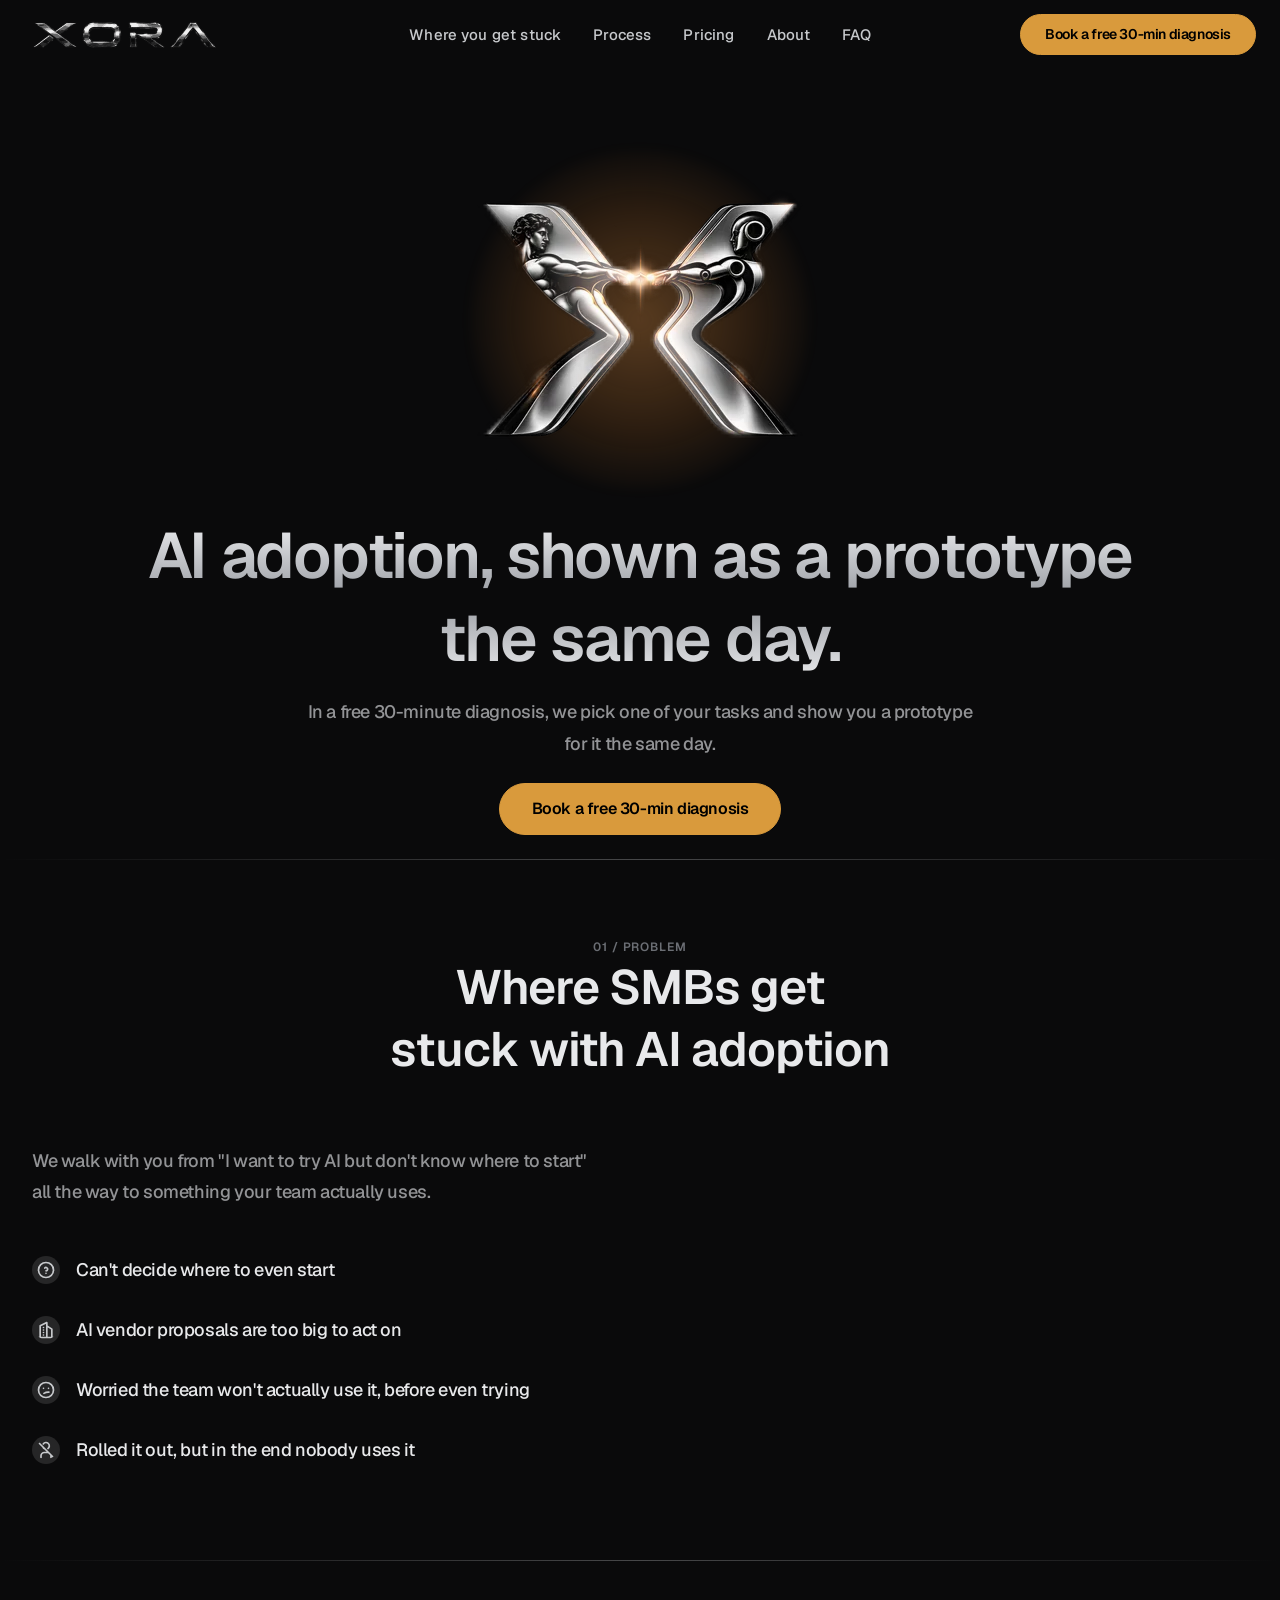
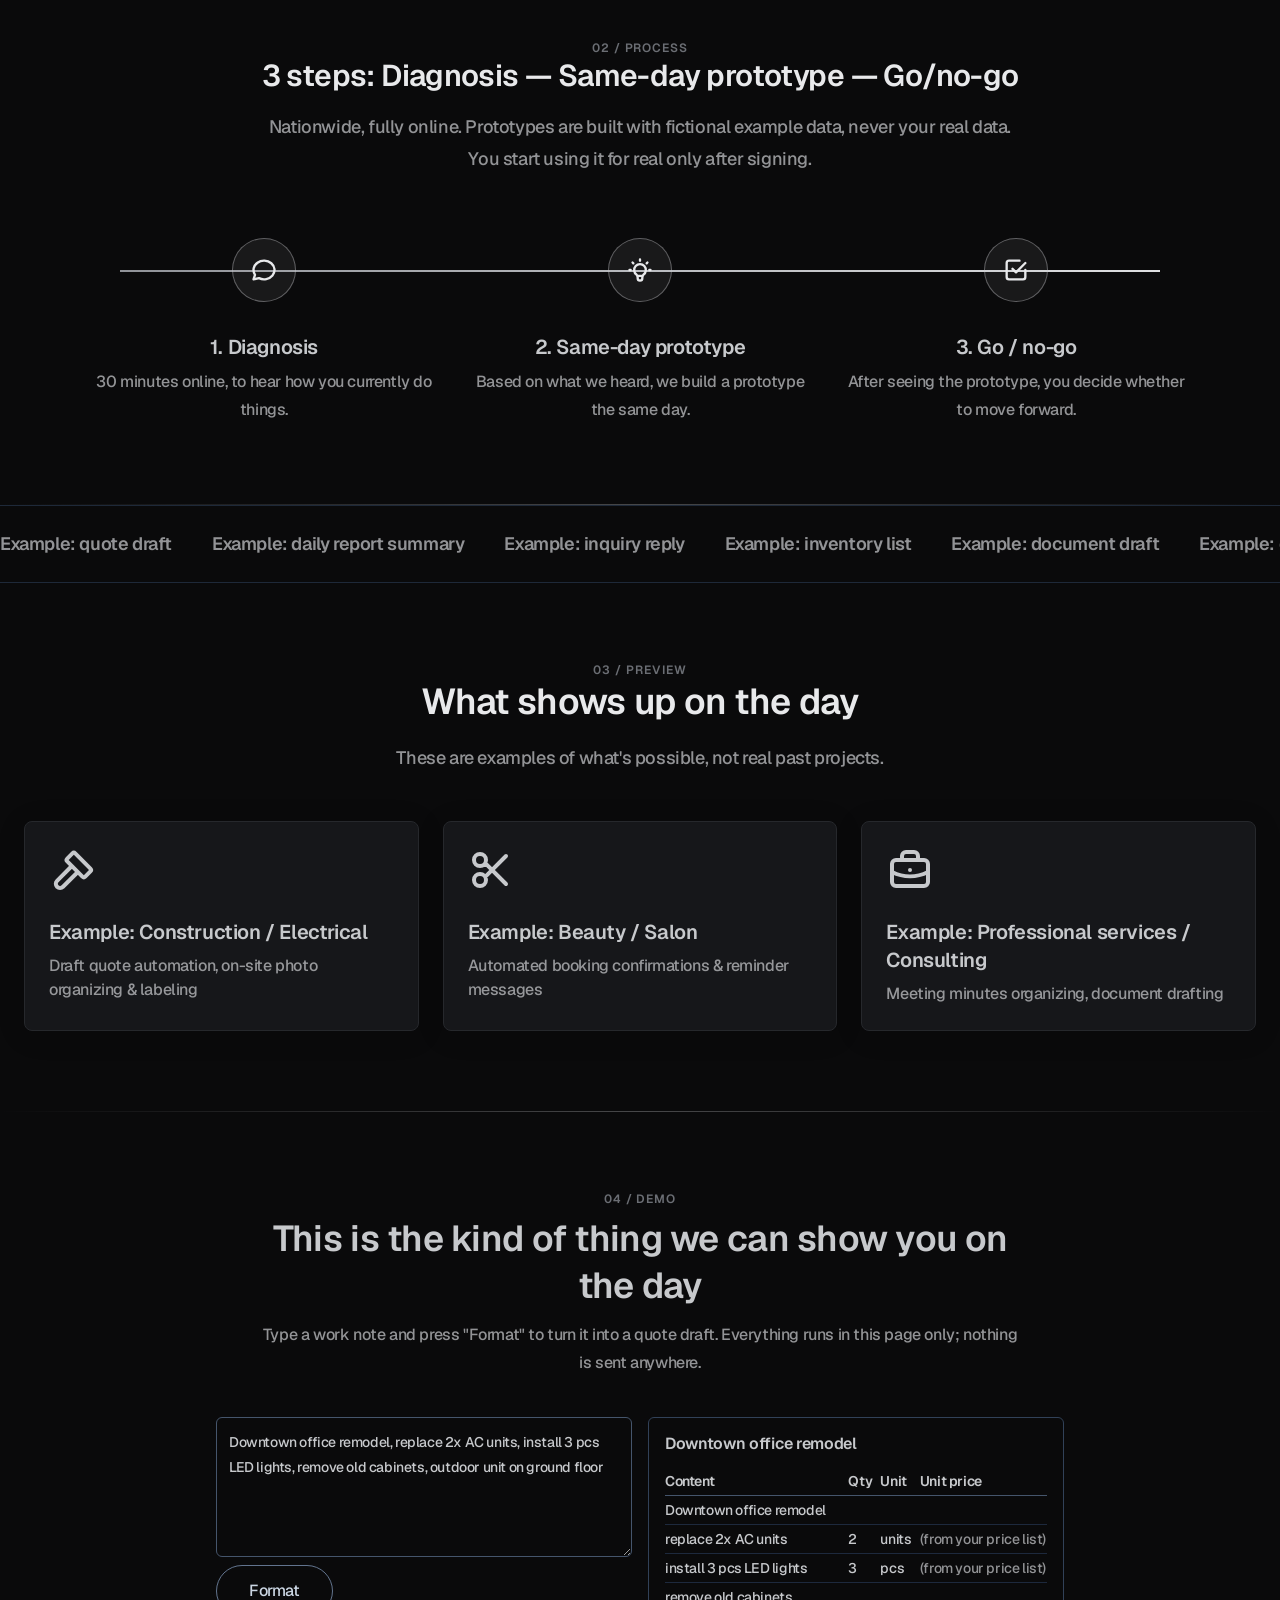
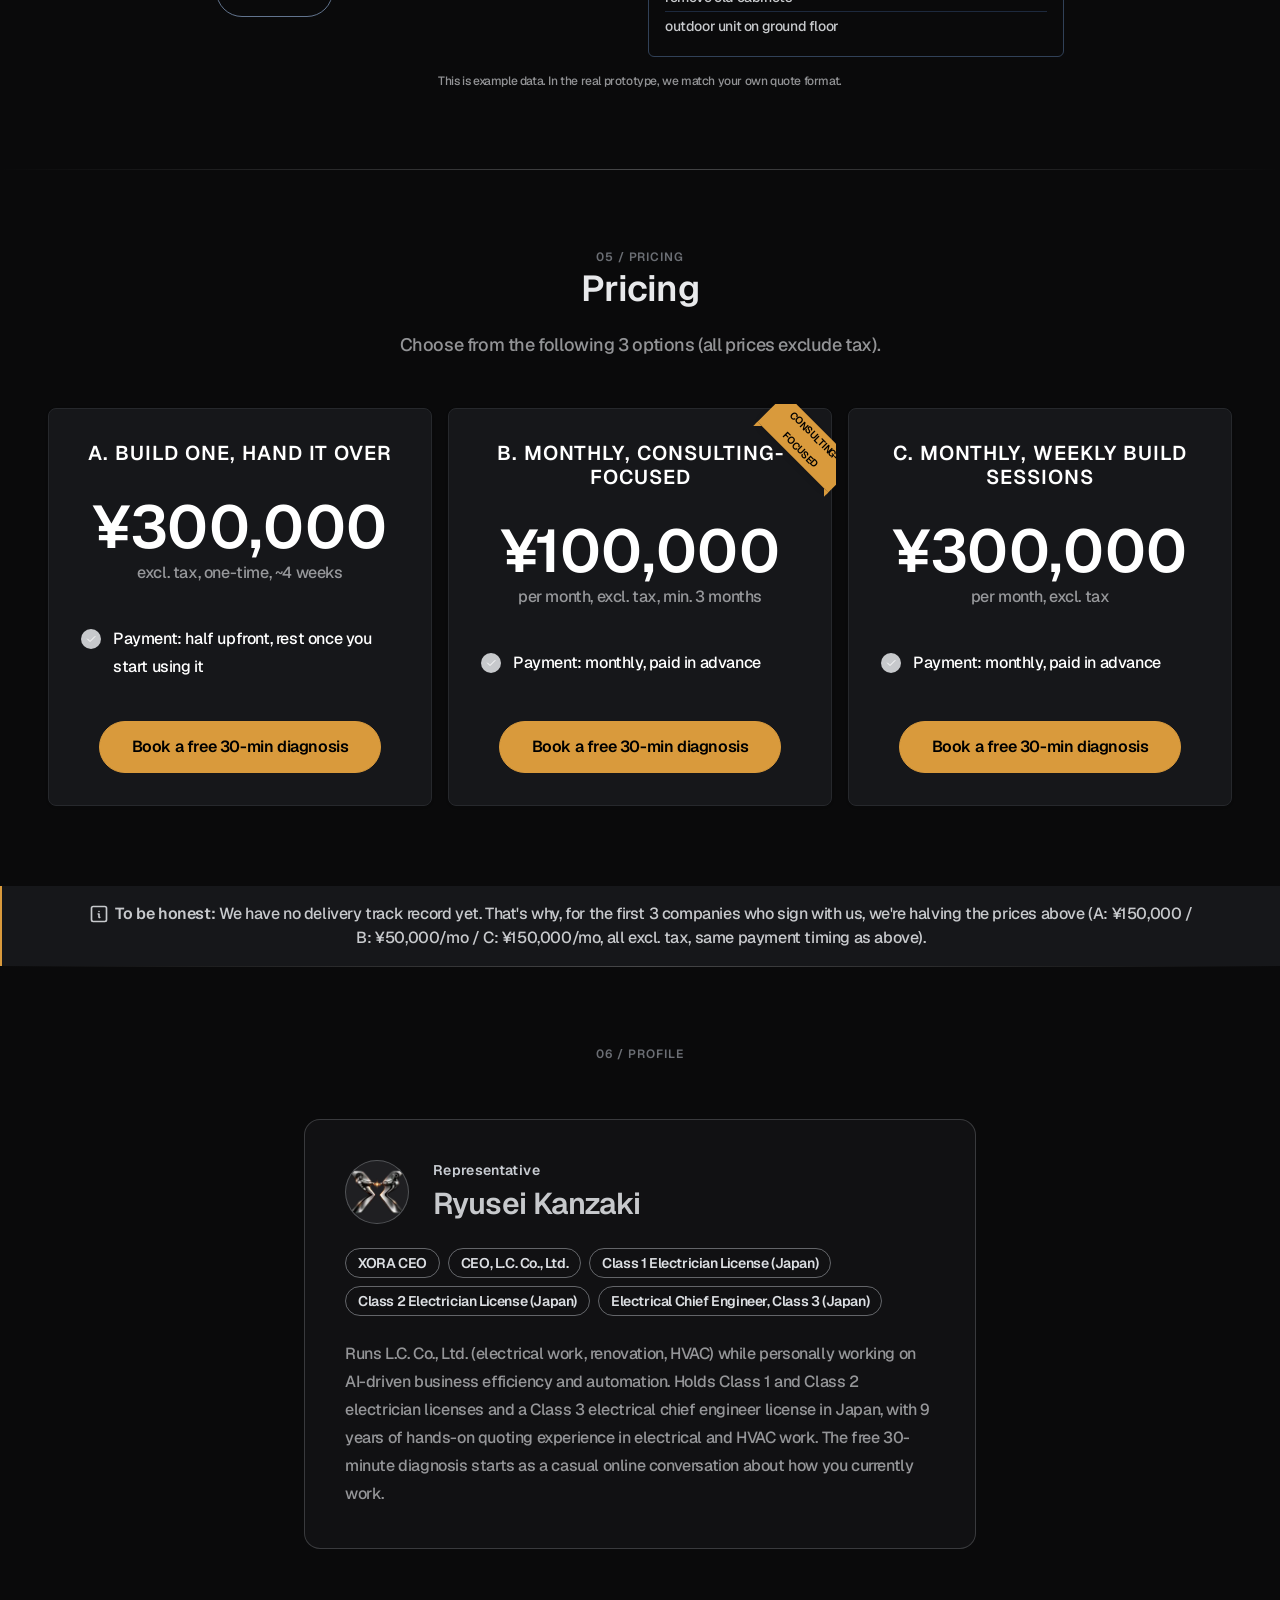
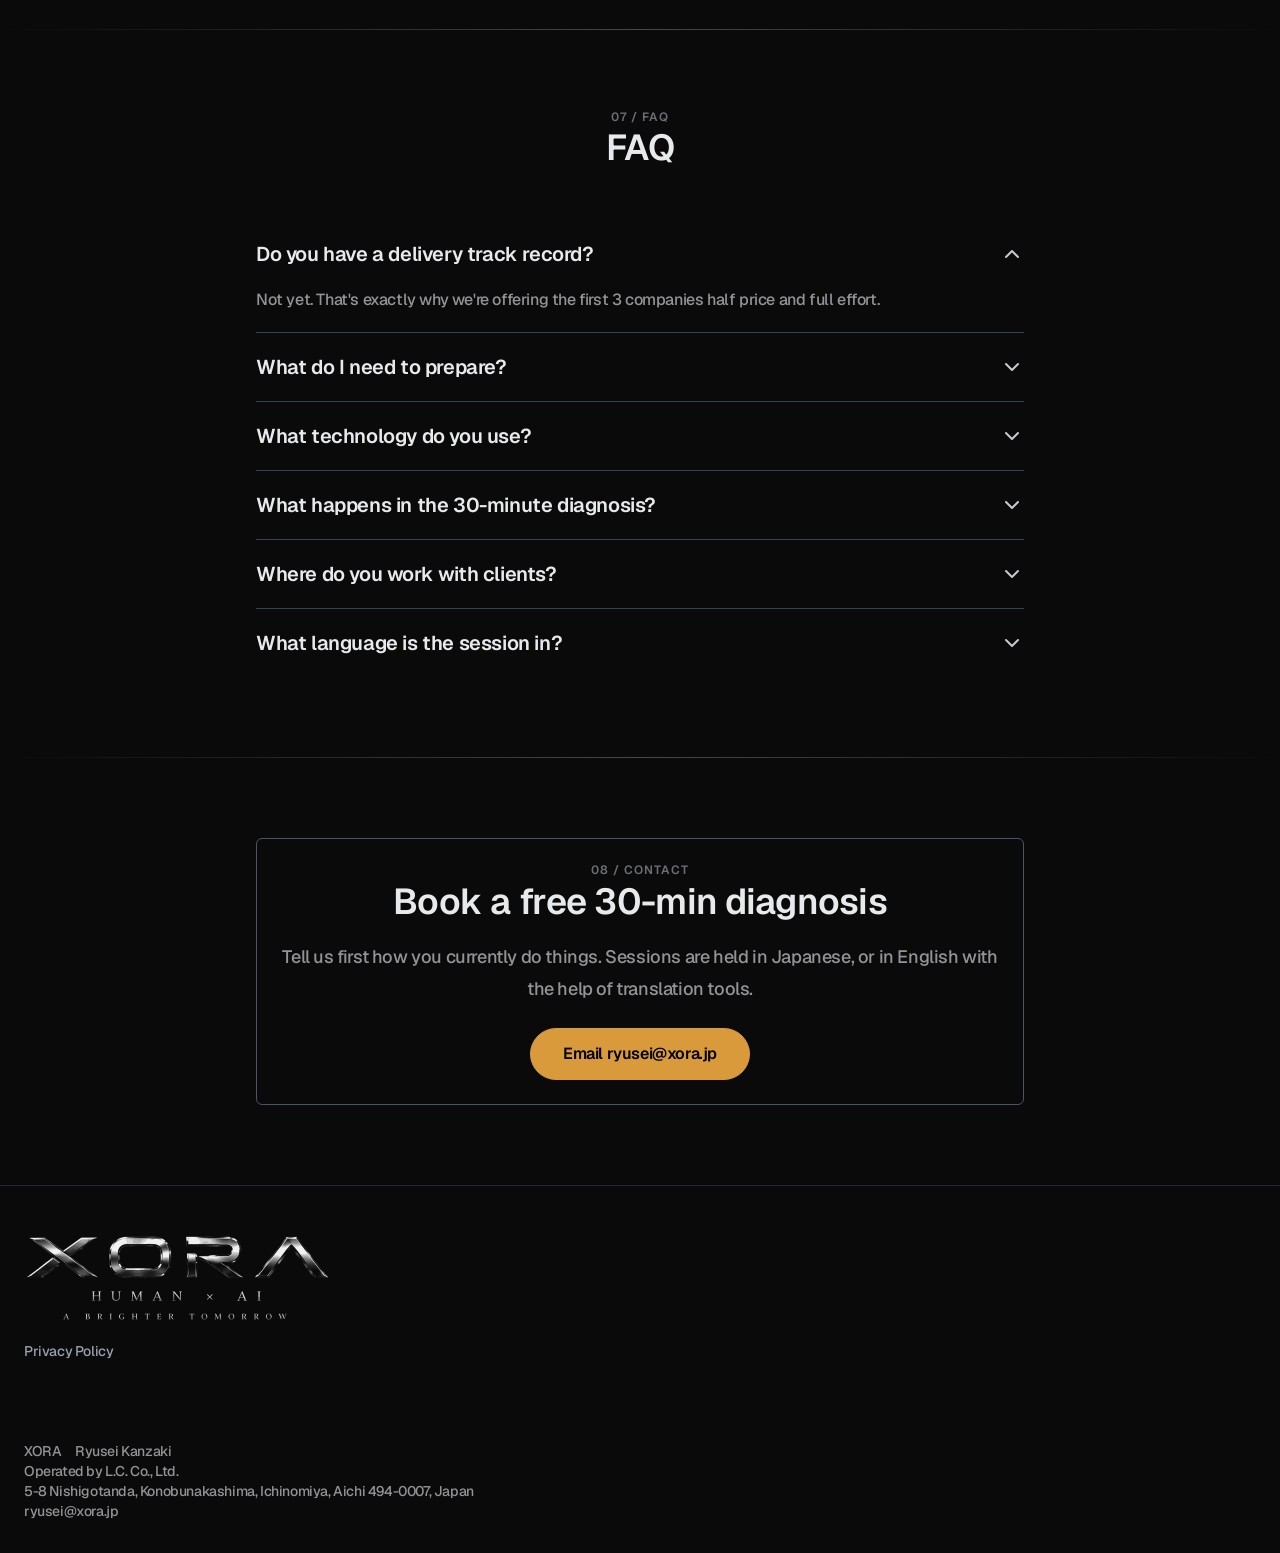
==== commit 0213711e: "個人情報の取り扱いページを追加（日本語・英語） - /privacy/ と /en/privacy/ を新規作成 - 運営者: XORA（運営：株式会社L.C.）代表取締役 神﨑隆聖 - 利用目的に「" ====
--- a/en/index.html
+++ b/en/index.html
@@ -1 +1 @@
-<!DOCTYPE html><html class="2xl:text-[20px]" dir="ltr" lang="en"><head><meta charset="UTF-8"><meta content="width=device-width,initial-scale=1" name="viewport"><link href="/_astro/favicon.DbKvJVLX.ico" rel="shortcut icon"><link href="/_astro/favicon.0BvbYw01.svg" rel="icon" type="image/svg+xml"><link href="/_astro/favicon.0BvbYw01.svg" rel="mask-icon" color="#8D46E7"><link href="/_astro/apple-touch-icon.BpX2yTqa.png" rel="apple-touch-icon" sizes="180x180"><style>:root{--font-noto-jp:sans-serif}</style><style>@font-face{font-family:Geist-50df8a5a4f3c62e2;src:url("/_astro/fonts/b747baca4820a9ba.woff2") format("woff2");font-display:swap;unicode-range:U+0000-00FF,U+0131,U+0152-0153,U+02BB-02BC,U+02C6,U+02DA,U+02DC,U+0304,U+0308,U+0329,U+2000-206F,U+20AC,U+2122,U+2191,U+2193,U+2212,U+2215,U+FEFF,U+FFFD;font-weight:500;font-style:normal}@font-face{font-family:Geist-50df8a5a4f3c62e2;src:url("/_astro/fonts/7bcced271b45f73d.woff2") format("woff2");font-display:swap;unicode-range:U+0000-00FF,U+0131,U+0152-0153,U+02BB-02BC,U+02C6,U+02DA,U+02DC,U+0304,U+0308,U+0329,U+2000-206F,U+20AC,U+2122,U+2191,U+2193,U+2212,U+2215,U+FEFF,U+FFFD;font-weight:600;font-style:normal}:root{--font-geist:Geist-50df8a5a4f3c62e2}</style><link href="/_astro/fonts/b747baca4820a9ba.woff2" rel="preload" type="font/woff2" as="font" crossorigin><link href="/_astro/fonts/7bcced271b45f73d.woff2" rel="preload" type="font/woff2" as="font" crossorigin><style>:root{--aw-font-sans:var(--font-geist),var(--font-noto-jp);--aw-font-serif:var(--font-geist),var(--font-noto-jp);--aw-font-heading:var(--font-geist),var(--font-noto-jp);--aw-color-primary:rgb(199 201 204);--aw-color-secondary:rgb(199 201 204);--aw-color-accent:rgb(217 154 60);--aw-color-text-heading:rgb(232 233 235);--aw-color-text-default:rgb(199 201 204);--aw-color-text-muted:rgb(199 201 204 / 72%);--aw-color-bg-page:rgb(10 10 11);--aw-color-bg-page-dark:rgb(10 10 11);--aw-color-divider:rgb(22 23 26)}.dark{--aw-font-sans:var(--font-geist),var(--font-noto-jp);--aw-font-serif:var(--font-geist),var(--font-noto-jp);--aw-font-heading:var(--font-geist),var(--font-noto-jp);--aw-color-primary:rgb(199 201 204);--aw-color-secondary:rgb(199 201 204);--aw-color-accent:rgb(217 154 60);--aw-color-text-heading:rgb(232 233 235);--aw-color-text-default:rgb(199 201 204);--aw-color-text-muted:rgb(199 201 204 / 72%);--aw-color-bg-page:rgb(10 10 11);--aw-color-divider:rgb(22 23 26)}.font-heading{font-weight:700;letter-spacing:-.02em;line-height:1.3}h1,h2{word-break:normal;overflow-wrap:break-word}@media (min-width:640px){h1,h2{word-break:keep-all;overflow-wrap:normal}}body,html{overflow-x:clip}.hero__logo-glow{background:radial-gradient(circle,rgba(255,164,77,.32) 0,rgba(255,149,51,.14) 45%,rgba(255,149,51,0) 75%);filter:blur(6px);animation:hero-logo-pulse 4s ease-in-out infinite}.hero-chrome-text{background:linear-gradient(180deg,#f2f3f5 0,#9a9da3 50%,#e8e9eb 100%);-webkit-background-clip:text;background-clip:text;color:transparent}.hero__logo-sheen-mask{transition:opacity .4s ease}.hero__logo-shape-mask{-webkit-mask-image:var(--hero-logo-mask-url);mask-image:var(--hero-logo-mask-url);-webkit-mask-repeat:no-repeat;mask-repeat:no-repeat;-webkit-mask-size:100% 100%;mask-size:100% 100%;-webkit-mask-position:center;mask-position:center}.hero__logo-sheen-gradient{background:linear-gradient(75deg,transparent 42%,rgba(255,255,255,.5) 48%,rgba(255,255,255,.85) 50%,rgba(255,255,255,.5) 52%,transparent 58%);mix-blend-mode:screen;animation:hero-sheen-sweep 9s ease-in-out infinite;will-change:transform}@keyframes hero-sheen-sweep{0%{transform:translateX(-30%)}100%,50%{transform:translateX(30%)}}@media (prefers-reduced-motion:reduce){.hero__logo-sheen-gradient{display:none}}.hero__split-half{opacity:0;transition:opacity .3s ease;will-change:transform}.hero__split-wrap--left{clip-path:inset(0 50% 0 0)}.hero__split-wrap--right{clip-path:inset(0 0 0 50%)}#hero-logo-stage.hero__split-ready .hero__split-half{opacity:1}.cta-amber-burst{width:220px;height:220px;max-width:90vw;border-radius:9999px;background:radial-gradient(circle,rgba(255,164,77,.35) 0,rgba(255,149,51,.12) 45%,rgba(255,149,51,0) 75%);opacity:0;transform:scale(.6);filter:blur(4px)}.cta-amber-burst--play{animation:cta-amber-burst-play .9s ease-out forwards}@keyframes cta-amber-burst-play{0%{opacity:0;transform:scale(.6)}40%{opacity:1;transform:scale(1.15)}100%{opacity:0;transform:scale(1.4)}}@media (prefers-reduced-motion:reduce){.cta-amber-burst--play{animation:none}}.section-hairline{height:1px;background:linear-gradient(90deg,transparent,rgba(199,201,204,.32) 50%,transparent)}.section-gauge{color:#6b6e74;letter-spacing:.08em}@keyframes hero-logo-pulse{0%,100%{opacity:.55;transform:scale(.96)}50%{opacity:.85;transform:scale(1.04)}}@media (prefers-reduced-motion:reduce){.hero__logo-glow{animation:none;opacity:.8}}.dayflow__track{background:rgba(199,201,204,.22)}.dayflow__fill{background:linear-gradient(90deg,rgba(154,157,163,.9),rgba(232,233,235,.95));transition:transform 1.3s ease}.dayflow__fill--y{background:linear-gradient(180deg,rgba(154,157,163,.9),rgba(232,233,235,.95))}.dayflow__node{background:rgba(199,201,204,.08);border:1px solid rgba(199,201,204,.4);color:#e8e9eb}.profile-card{background:rgba(120,128,138,.05);border:1px solid rgba(120,128,138,.28)}.dark .profile-card{background:rgba(200,204,210,.04);border:1px solid rgba(200,204,210,.22)}.profile-card__logo{background:rgba(120,128,138,.1);border:1px solid rgba(120,128,138,.35)}.dark .profile-card__logo{background:rgba(200,204,210,.08);border:1px solid rgba(200,204,210,.3)}.profile-card__kana{color:#78808a}.dark .profile-card__kana{color:#c8ccd2}.profile-card__badge{background:0 0;border:1px solid rgba(120,128,138,.5);color:#50565e}.dark .profile-card__badge{border:1px solid rgba(200,204,210,.45);color:#dcdfe3}.story-scene .dayflow__node{transition:background-color .5s ease,border-color .5s ease,color .5s ease,transform .5s ease}.story-scene.is-active .dayflow__node{background:rgb(217 154 60 / 16%);border-color:rgb(217 154 60 / 55%);color:#e8e9eb;transform:scale(1.08)}@media (prefers-reduced-motion:reduce){.story-scene .dayflow__node{transition:none}.story-scene.is-active .dayflow__node{transform:none}}</style><script>!function(){const e="dark:only";function t(e){document.documentElement.classList["dark"===e?"add":"remove"]("dark")}function a(){return e&&e.endsWith(":only")||!localStorage.theme?e.replace(":only",""):"dark"===localStorage.theme||!("theme"in localStorage)&&window.matchMedia("(prefers-color-scheme: dark)").matches?"dark":"light"}t(a()),document.addEventListener("astro:after-swap",()=>t(a()))}()</script><title>XORA | AI Adoption Sprint for SMBs. Free 30-min Diagnosis — Prototype Same Day</title><link href="https://xora.jp/en/" rel="canonical"><meta content="For small and midsize businesses looking for AI adoption support. XORA runs a free 30-minute diagnosis, then builds and shows you a prototype the same day. Nationwide, online only." name="description"><meta content="index, follow" name="robots"><meta content="XORA | AI Adoption Sprint for SMBs. Free 30-min Diagnosis — Prototype Same Day" property="og:title"><meta content="website" property="og:type"><meta content="https://xora.jp/_astro/og-xora-en.BMU7mGvK_Z1rOSXR.jpg" property="og:image"><meta content="https://xora.jp/en/" property="og:url"><meta content="For small and midsize businesses looking for AI adoption support. XORA runs a free 30-minute diagnosis, then builds and shows you a prototype the same day. Nationwide, online only." property="og:description"><meta content="en_US" property="og:locale"><meta content="XORA" property="og:site_name"><meta content="https://xora.jp/_astro/og-xora-en.BMU7mGvK_Z1rOSXR.jpg" property="og:image:url"><meta content="1200" property="og:image:width"><meta content="626" property="og:image:height"><meta content="XORA | AI Adoption Sprint for SMBs. Free 30-min Diagnosis — Prototype Same Day" property="og:image:alt"><meta content="summary_large_image" name="twitter:card"><script data-id id="ga-init">if(document.getElementById("ga-init").dataset.id){var d=document.getElementById("ga-init").dataset.id;window.dataLayer=window.dataLayer||[],window.gtag=function(){dataLayer.push(arguments)},window.gtag("js",new Date),window.gtag("config",d)}</script><script type="application/ld+json">{"@context":"https://schema.org","@type":"ProfessionalService","name":"XORA","url":"https://xora.jp/en/","description":"For small and midsize businesses looking for AI adoption support. XORA runs a free 30-minute diagnosis, then builds and shows you a prototype the same day. Nationwide, online only.","email":"ryusei@xora.jp","areaServed":"JP","address":{"@type":"PostalAddress","streetAddress":"5-8 Nishigotanda, Konobunakashima","addressLocality":"Ichinomiya","addressRegion":"Aichi","postalCode":"494-0007","addressCountry":"JP"}}</script><link href="https://xora.jp/" rel="alternate" hreflang="ja"><link href="https://xora.jp/en/" rel="alternate" hreflang="en"><link href="https://xora.jp/" rel="alternate" hreflang="x-default"><link href="/_astro/Layout.CanhxI_S.css" rel="stylesheet"><style>@keyframes astroFadeInOut{0%{opacity:1}to{opacity:0}}@keyframes astroFadeIn{0%{opacity:0;mix-blend-mode:plus-lighter}to{opacity:1;mix-blend-mode:plus-lighter}}@keyframes astroFadeOut{0%{opacity:1;mix-blend-mode:plus-lighter}to{opacity:0;mix-blend-mode:plus-lighter}}@keyframes astroSlideFromRight{0%{transform:translate(100%)}}@keyframes astroSlideFromLeft{0%{transform:translate(-100%)}}@keyframes astroSlideToRight{to{transform:translate(100%)}}@keyframes astroSlideToLeft{to{transform:translate(-100%)}}@media (prefers-reduced-motion){::view-transition-group(*),::view-transition-new(*),::view-transition-old(*),[data-astro-transition-scope]{animation:none!important}}aw-header[data-astro-cid-nswrv7r3],aw-theme-toggle[data-astro-cid-4vhgjfnb]{display:contents}aw-pricing[data-astro-cid-dasjktz7]{display:block}aw-pricing[data-astro-cid-dasjktz7][data-billing=monthly] .aw-price-yearly[data-astro-cid-dasjktz7],aw-pricing[data-astro-cid-dasjktz7][data-billing=yearly] .aw-price-monthly[data-astro-cid-dasjktz7]{display:none}</style><script type="module" src="/_astro/page.BS6wqQC3.js"></script></head><body class="flex flex-col antialiased bg-page min-h-screen text-default tracking-tight"><script type="module">var e=class extends HTMLElement{connectedCallback(){this.querySelector("[data-aw-toggle-color-scheme]")?.addEventListener("click",()=>{let e=document.documentElement.classList.toggle("dark");localStorage.theme=e?"dark":"light",document.dispatchEvent(new CustomEvent("aw:theme-change"))})}};customElements.get("aw-theme-toggle")||customElements.define("aw-theme-toggle",e)</script><aw-header data-astro-cid-nswrv7r3="true" data-astro-transition-persist="header-1gfemgz"><header class="w-full mx-auto border-b border-gray-50/0 ease-in-out flex-none sticky top-0 transition-[opacity] z-40" data-astro-cid-nswrv7r3 data-aw-sticky-header="true" id="header"><div class="absolute inset-0" data-astro-cid-nswrv7r3></div><div class="relative mx-auto w-full max-w-7xl lg:grid lg:grid-cols-3 lg:items-center lg:px-6 px-3 py-3 text-default" data-astro-cid-nswrv7r3><div class="flex justify-between" data-astro-cid-nswrv7r3><a href="/en/" class="flex items-center" data-astro-cid-nswrv7r3><picture class="rtl:ml-0 ml-2 rtl:mr-2 inline-flex items-center"><source srcset="/_astro/xora-wordmark-56.b6u-JX5U.webp 2x, /_astro/xora-wordmark-84.CF1OAnTA.webp 3x" type="image/webp"><img alt="XORA" class="w-auto h-[22px] md:h-[28px]" decoding="async" loading="eager" height="28" src="/_astro/xora-wordmark-56.BvOhzJHG.png" width="185" fetchpriority="low" srcset="/_astro/xora-wordmark-56.BvOhzJHG.png 2x, /_astro/xora-wordmark-84.zB8bDM0I.png 3x"></picture></a><div class="flex items-center lg:hidden" data-astro-cid-nswrv7r3><button class="flex items-center justify-center cursor-pointer flex-col group h-12 rounded w-12" type="button" aria-expanded="false" aria-label="Toggle Menu" data-aw-toggle-menu><span class="sr-only">Toggle Menu</span><span class="rounded-full bg-black dark:bg-white duration-200 ease h-0.5 my-1 opacity-80 transform transition w-6 group-[.expanded]:rotate-45 group-[.expanded]:translate-y-2.5" aria-hidden="true"></span><span class="rounded-full bg-black dark:bg-white duration-200 ease h-0.5 my-1 opacity-80 transform transition w-6 group-[.expanded]:opacity-0" aria-hidden="true"></span><span class="rounded-full bg-black dark:bg-white duration-200 ease h-0.5 my-1 opacity-80 transform transition w-6 group-[.expanded]:-rotate-45 group-[.expanded]:-translate-y-2.5" aria-hidden="true"></span></button></div></div><nav aria-label="Main navigation" class="w-full items-center lg:w-auto hidden lg:flex lg:justify-self-center lg:mx-5 lg:overflow-visible overflow-x-hidden overflow-y-auto text-default" data-astro-cid-nswrv7r3><ul class="flex flex-col w-full font-medium lg:flex-row lg:justify-center lg:self-center lg:text-[0.9375rem] lg:w-auto text-xl tracking-[0.01rem]" data-astro-cid-nswrv7r3><li class data-astro-cid-nswrv7r3><a href="/en/#problem" class="flex items-center dark:hover:text-white hover:text-link px-4 py-3 whitespace-nowrap" data-astro-cid-nswrv7r3>Where you get stuck</a></li><li class data-astro-cid-nswrv7r3><a href="/en/#steps3" class="flex items-center dark:hover:text-white hover:text-link px-4 py-3 whitespace-nowrap" data-astro-cid-nswrv7r3>Process</a></li><li class data-astro-cid-nswrv7r3><a href="/en/#pricing" class="flex items-center dark:hover:text-white hover:text-link px-4 py-3 whitespace-nowrap" data-astro-cid-nswrv7r3>Pricing</a></li><li class data-astro-cid-nswrv7r3><a href="/en/#profile" class="flex items-center dark:hover:text-white hover:text-link px-4 py-3 whitespace-nowrap" data-astro-cid-nswrv7r3>About</a></li><li class data-astro-cid-nswrv7r3><a href="/en/#faq" class="flex items-center dark:hover:text-white hover:text-link px-4 py-3 whitespace-nowrap" data-astro-cid-nswrv7r3>FAQ</a></li></ul></nav><div class="w-full items-center lg:w-auto hidden lg:flex bottom-0 fixed justify-end left-0 lg:justify-self-end lg:mb-0 lg:p-0 lg:self-center lg:static p-3 rtl:left-auto rtl:right-0" data-astro-cid-nswrv7r3><div class="flex items-center justify-between lg:w-auto w-full" data-astro-cid-nswrv7r3><div class="flex" data-astro-cid-nswrv7r3></div><span class="rtl:ml-0 ml-4 rtl:mr-4" data-astro-cid-nswrv7r3><a href="/en/#contact" class="font-semibold btn-primary lg:px-6 ml-2 px-5.5 py-2.5 shadow-none text-sm w-auto" data-astro-cid-nswrv7r3="true">Book a free 30-min diagnosis</a></span></div></div></div></header></aw-header><script type="module">var e=class extends HTMLElement{onScroll;mql;onMqlChange;onPageLoad=()=>{this.updateActiveLinks(),this.closeOpenDropdown()};connectedCallback(){let e=this.querySelector("#header"),t=this.querySelector("[data-aw-toggle-menu]"),s=this.querySelector("#header nav"),a=this.querySelector("#header > div > div:last-child");this.updateActiveLinks(),document.addEventListener("astro:page-load",this.onPageLoad);let n=()=>{t?.classList.remove("expanded"),t?.setAttribute("aria-expanded","false"),document.body.classList.remove("overflow-hidden"),e?.classList.remove("h-screen","expanded","bg-page"),s?.classList.add("hidden"),a?.classList.add("hidden")};if(t?.addEventListener("click",()=>{let n=t.classList.toggle("expanded");t.setAttribute("aria-expanded",String(n)),document.body.classList.toggle("overflow-hidden"),e?.classList.toggle("h-screen"),e?.classList.toggle("expanded"),e?.classList.toggle("bg-page"),s?.classList.toggle("hidden"),a?.classList.toggle("hidden")}),s?.addEventListener("click",n),s?.addEventListener("click",e=>{let t=e.target?.closest(".dropdown-menu a");t&&t.blur()}),this.mql=window.matchMedia("(max-width: 1023px)"),this.onMqlChange=()=>n(),this.mql.addEventListener("change",this.onMqlChange),e?.hasAttribute("data-aw-sticky-header")){let t=!1,s=()=>{window.scrollY>60?e.classList.add("scroll"):e.classList.remove("scroll"),t=!1};this.onScroll=()=>{t||=(window.requestAnimationFrame(s),!0)},s(),document.addEventListener("scroll",this.onScroll,{passive:!0})}document.documentElement.classList.add("motion-safe:scroll-smooth")}disconnectedCallback(){this.onScroll&&document.removeEventListener("scroll",this.onScroll),this.mql&&this.onMqlChange&&this.mql.removeEventListener("change",this.onMqlChange),document.removeEventListener("astro:page-load",this.onPageLoad)}closeOpenDropdown(){let e=document.activeElement;e&&this.contains(e)&&e.closest(".dropdown")&&e.blur()}updateActiveLinks(){let e=e=>"/"+e.replace(/^\/+|\/+$/g,""),t=e(window.location.pathname);this.querySelectorAll("nav a[href]").forEach(s=>{let a=new URL(s.href,window.location.href),n=a.origin===window.location.origin&&!a.hash&&!s.getAttribute("href")?.startsWith("#");s.classList.toggle("aw-link-active",n&&e(a.pathname)===t)})}};customElements.get("aw-header")||customElements.define("aw-header",e)</script><main class="flex-1"><section class="flex items-center relative bg-page md:-mt-[76px] md:min-h-[720px] min-h-[560px] not-prose overflow-hidden sm:min-h-[640px]"><div class="relative mx-auto px-4 max-w-7xl sm:px-6 w-full"><div class="pointer-events-none md:pt-[76px] pt-0"></div><div class="md:pb-6 md:pt-20 pb-4 pt-12"><div class="text-center mx-auto max-w-5xl"><div class="flex items-center justify-center relative aspect-square intersect-once intersect-quarter max-w-[220px] mb-6 md:max-w-[340px] motion-safe:md:intersect:animate-fade motion-safe:md:opacity-0 mx-auto sm:max-w-[280px] w-full" id="hero-logo-stage" data-logo-url="/_astro/xora-logo.BvA4_ftd_Z1buG9q.webp" data-normal-url="/_astro/xora-logo-normal.B0UNLQ_i_2ps8GI.webp"><span class="absolute inset-0 h-full w-full hero__logo-glow m-auto rounded-full" aria-hidden="true" id="hero-logo-glow"></span><img alt="XORAのロゴ" class="relative h-auto w-full" decoding="async" loading="eager" height="340" src="/_astro/xora-logo.BvA4_ftd_1e8cq8.webp" width="340" fetchpriority="high" id="hero-logo-img"><span class="absolute inset-0 pointer-events-none hero__logo-shape-mask overflow-hidden hero__split-wrap hero__split-wrap--left" aria-hidden="true" style="--hero-logo-mask-url:url(/_astro/xora-logo.BvA4_ftd_Z2rB6t4.webp)"><img alt="" class="absolute inset-0 h-full w-full hero__split-half" decoding="async" loading="lazy" id="hero-logo-left"></span><span class="absolute inset-0 pointer-events-none hero__logo-shape-mask overflow-hidden hero__split-wrap hero__split-wrap--right" aria-hidden="true" style="--hero-logo-mask-url:url(/_astro/xora-logo.BvA4_ftd_Z2rB6t4.webp)"><img alt="" class="absolute inset-0 h-full w-full hero__split-half" decoding="async" loading="lazy" id="hero-logo-right"></span><span class="absolute inset-0 pointer-events-none hero__logo-shape-mask overflow-hidden hero__logo-sheen-mask rounded-lg" aria-hidden="true" style="--hero-logo-mask-url:url(/_astro/xora-logo.BvA4_ftd_Z2rB6t4.webp)" id="hero-logo-sheen"><span class="absolute -inset-x-full hero__logo-sheen-gradient inset-y-0"></span></span><canvas aria-hidden="true" class="absolute inset-0 h-full w-full duration-[600ms] opacity-0 transition-opacity" id="hero-logo-canvas"></canvas></div><h1 class="intersect-once motion-safe:md:intersect:animate-fade motion-safe:md:opacity-0 intersect-quarter font-heading hero-chrome-text mb-4 text-[clamp(2rem,1.1rem+4.2vw,4rem)]">AI adoption, shown as a prototype the same day.</h1><div class="max-w-2xl mx-auto"><p class="text-muted leading-[1.75] md:text-lg text-base intersect-once intersect-quarter mb-6 motion-safe:md:intersect:animate-fade motion-safe:md:opacity-0">In a free 30-minute diagnosis, we pick one of your tasks and show you a prototype for it the same day.</p><div class="flex flex-col intersect-once intersect-quarter motion-safe:md:intersect:animate-fade motion-safe:md:opacity-0 flex-nowrap gap-4 m-auto max-w-xs sm:flex-row sm:justify-center sm:max-w-md"><div class="flex justify-center w-full sm:w-auto"><a href="#contact" class="btn-primary">Book a free 30-min diagnosis</a></div></div></div></div></div></div></section><script type="module" src="/_astro/HeroText.astro_astro_type_script_index_0_lang.lw7HTZ26.js"></script><div class="section-hairline" aria-hidden="true"></div><section class="relative not-prose scroll-mt-[72px]" id="problem"><div class="absolute inset-0 pointer-events-none -z-[1]" aria-hidden="true"><div class="absolute inset-0"></div></div><div class="relative intersect-once intersect-quarter motion-safe:md:intersect:animate-fade motion-safe:md:opacity-0 intersect-no-queue mx-auto px-4 lg:py-20 md:px-6 md:py-16 py-12 text-default max-w-7xl"><div class="text-center md:mx-auto mb-8 md:mb-12 lg:max-w-2xl max-w-xl sm:mx-auto"><p class="font-bold uppercase text-base text-secondary tracking-wide"><span class="font-heading block section-gauge text-xs">01 / PROBLEM</span></p><h2 class="font-heading font-bold leading-tighter text-balance text-heading tracking-tighter mb-4 text-[clamp(1.5rem,1rem+3vw,3rem)]">Where SMBs get stuck with AI adoption</h2></div><div class="py-4 mx-auto max-w-7xl md:px-2 px-0"><div class="md:flex md:gap-16"><div class="md:basis-1/2 self-center"><div class="text-muted leading-[1.75] md:text-lg text-base mb-12">We walk with you from "I want to try AI but don't know where to start" all the way to something your team actually uses.</div><div class="grid gap-8 gap-y-4 md:gap-y-8 mx-auto"><div class="intersect-once motion-safe:md:intersect:animate-fade motion-safe:md:opacity-0"><div class="flex flex-row max-w-none"><div class="flex justify-center shrink-0"><svg class="flex items-center justify-center rounded-full bg-primary/15 h-7 mr-2 p-1 rtl:ml-2 rtl:mr-0 text-primary w-7" data-icon="tabler:help-circle" height="1em" viewBox="0 0 24 24" width="1em"><symbol id="ai:tabler:help-circle"><g fill="none" stroke="currentColor" stroke-linecap="round" stroke-linejoin="round" stroke-width="2"><path d="M3 12a9 9 0 1 0 18 0a9 9 0 0 0-18 0m9 4v.01"/><path d="M12 13a2 2 0 0 0 .914-3.782a1.98 1.98 0 0 0-2.414.483"/></g></symbol><use href="#ai:tabler:help-circle"></use></svg></div><div class="min-w-0 mt-0.5"><h3 class="leading-6 font-medium ml-2 rtl:ml-0 rtl:mr-2 text-heading text-lg">Can&#39;t decide where to even start</h3></div></div></div><div class="intersect-once motion-safe:md:intersect:animate-fade motion-safe:md:opacity-0"><div class="flex flex-row max-w-none"><div class="flex justify-center shrink-0"><svg class="flex items-center justify-center rounded-full bg-primary/15 h-7 mr-2 p-1 rtl:ml-2 rtl:mr-0 text-primary w-7" data-icon="tabler:building-skyscraper" height="1em" viewBox="0 0 24 24" width="1em"><symbol id="ai:tabler:building-skyscraper"><path d="M3 21h18M5 21V7l8-4v18m6 0V11l-6-4M9 9v.01M9 12v.01M9 15v.01M9 18v.01" fill="none" stroke="currentColor" stroke-linecap="round" stroke-linejoin="round" stroke-width="2"/></symbol><use href="#ai:tabler:building-skyscraper"></use></svg></div><div class="min-w-0 mt-0.5"><h3 class="leading-6 font-medium ml-2 rtl:ml-0 rtl:mr-2 text-heading text-lg">AI vendor proposals are too big to act on</h3></div></div></div><div class="intersect-once motion-safe:md:intersect:animate-fade motion-safe:md:opacity-0"><div class="flex flex-row max-w-none"><div class="flex justify-center shrink-0"><svg class="flex items-center justify-center rounded-full bg-primary/15 h-7 mr-2 p-1 rtl:ml-2 rtl:mr-0 text-primary w-7" data-icon="tabler:mood-confuzed" height="1em" viewBox="0 0 24 24" width="1em"><symbol id="ai:tabler:mood-confuzed"><g fill="none" stroke="currentColor" stroke-linecap="round" stroke-linejoin="round" stroke-width="2"><path d="M3 12a9 9 0 1 0 18 0a9 9 0 1 0-18 0m6-2h.01M15 10h.01"/><path d="M9.5 16a10 10 0 0 1 6-1.5"/></g></symbol><use href="#ai:tabler:mood-confuzed"></use></svg></div><div class="min-w-0 mt-0.5"><h3 class="leading-6 font-medium ml-2 rtl:ml-0 rtl:mr-2 text-heading text-lg">Worried the team won&#39;t actually use it, before even trying</h3></div></div></div><div class="intersect-once motion-safe:md:intersect:animate-fade motion-safe:md:opacity-0"><div class="flex flex-row max-w-none"><div class="flex justify-center shrink-0"><svg class="flex items-center justify-center rounded-full bg-primary/15 h-7 mr-2 p-1 rtl:ml-2 rtl:mr-0 text-primary w-7" data-icon="tabler:user-off" height="1em" viewBox="0 0 24 24" width="1em"><symbol id="ai:tabler:user-off"><path d="M8.18 8.189a4.01 4.01 0 0 0 2.616 2.627m3.507-.545a4 4 0 1 0-5.59-5.552M6 21v-2a4 4 0 0 1 4-4h4c.412 0 .81.062 1.183.178m2.633 2.618c.12.38.184.785.184 1.204v2M3 3l18 18" fill="none" stroke="currentColor" stroke-linecap="round" stroke-linejoin="round" stroke-width="2"/></symbol><use href="#ai:tabler:user-off"></use></svg></div><div class="min-w-0 mt-0.5"><h3 class="leading-6 font-medium ml-2 rtl:ml-0 rtl:mr-2 text-heading text-lg">Rolled it out, but in the end nobody uses it</h3></div></div></div></div></div><div class="md:basis-1/2 md:mt-0 mt-10"></div></div></div></div></section><div class="section-hairline" aria-hidden="true"></div><section class="relative not-prose scroll-mt-[72px]" id="steps3"><div class="absolute inset-0 pointer-events-none -z-[1]" aria-hidden="true"><div class="absolute inset-0"></div></div><div class="relative intersect-once intersect-quarter motion-safe:md:intersect:animate-fade motion-safe:md:opacity-0 intersect-no-queue mx-auto px-4 lg:py-20 md:px-6 md:py-16 py-12 text-default max-w-6xl"><div class="text-center md:mx-auto max-w-3xl mb-12 md:mb-16 mx-auto"><p class="font-bold uppercase text-base text-secondary tracking-wide"><span class="font-heading block section-gauge text-xs">02 / PROCESS</span></p><h2 class="font-heading font-bold leading-tighter text-balance text-heading tracking-tighter mb-4 text-3xl">3 steps: Diagnosis — Same-day prototype — Go/no-go</h2><p class="text-muted leading-[1.75] md:text-lg text-base mt-4 text-pretty">Nationwide, fully online. Prototypes are built with fictional example data, never your real data. You start using it for real only after signing.</p></div><div class="relative"><div class="absolute dayflow__track h-[2px] hidden inset-x-8 md:block top-8" aria-hidden="true"></div><div class="absolute dayflow__fill intersect-once intersect-quarter dayflow__fill--x h-[2px] hidden inset-x-8 md:block motion-safe:md:intersect:scale-x-100 origin-left scale-x-0 top-8" aria-hidden="true"></div><div class="absolute dayflow__track inset-y-4 left-8 md:hidden w-[2px]" aria-hidden="true"></div><div class="absolute dayflow__fill intersect-once intersect-quarter dayflow__fill--y inset-y-4 left-8 md:hidden motion-safe:intersect:scale-y-100 origin-top scale-y-0 w-[2px]" aria-hidden="true"></div><div class="relative gap-10 grid grid-cols-1 md:gap-6 md:grid-cols-3"><div class="flex relative gap-4 items-start md:flex-col md:items-center md:text-center story-scene"><span class="flex items-center justify-center rounded-full dayflow__node h-16 relative shrink-0 w-16 z-10"><svg class="h-7 w-7" data-icon="tabler:message-circle" height="1em" viewBox="0 0 24 24" width="1em"><symbol id="ai:tabler:message-circle"><path d="m3 20l1.3-3.9C1.976 12.663 2.874 8.228 6.4 5.726c3.526-2.501 8.59-2.296 11.845.48c3.255 2.777 3.695 7.266 1.029 10.501S11.659 20.922 7.7 19z" fill="none" stroke="currentColor" stroke-linecap="round" stroke-linejoin="round" stroke-width="2"/></symbol><use href="#ai:tabler:message-circle"></use></svg></span><div class="min-w-0 md:pt-4 pt-1"><h3 class="font-heading mb-2 text-xl">1. Diagnosis</h3><p class="text-muted leading-[1.75]">30 minutes online, to hear how you currently do things.</p></div></div><div class="flex relative gap-4 items-start md:flex-col md:items-center md:text-center story-scene"><span class="flex items-center justify-center rounded-full dayflow__node h-16 relative shrink-0 w-16 z-10"><svg class="h-7 w-7" data-icon="tabler:bulb" height="1em" viewBox="0 0 24 24" width="1em"><symbol id="ai:tabler:bulb"><path d="M3 12h1m8-9v1m8 8h1M5.6 5.6l.7.7m12.1-.7l-.7.7M9 16a5 5 0 1 1 6 0a3.5 3.5 0 0 0-1 3a2 2 0 0 1-4 0a3.5 3.5 0 0 0-1-3m.7 1h4.6" fill="none" stroke="currentColor" stroke-linecap="round" stroke-linejoin="round" stroke-width="2"/></symbol><use href="#ai:tabler:bulb"></use></svg></span><div class="min-w-0 md:pt-4 pt-1"><h3 class="font-heading mb-2 text-xl">2. Same-day prototype</h3><p class="text-muted leading-[1.75]">Based on what we heard, we build a prototype the same day.</p></div></div><div class="flex relative gap-4 items-start md:flex-col md:items-center md:text-center story-scene"><span class="flex items-center justify-center rounded-full dayflow__node h-16 relative shrink-0 w-16 z-10"><svg class="h-7 w-7" data-icon="tabler:checkbox" height="1em" viewBox="0 0 24 24" width="1em"><symbol id="ai:tabler:checkbox"><g fill="none" stroke="currentColor" stroke-linecap="round" stroke-linejoin="round" stroke-width="2"><path d="m9 11l3 3l8-8"/><path d="M20 12v6a2 2 0 0 1-2 2H6a2 2 0 0 1-2-2V6a2 2 0 0 1 2-2h9"/></g></symbol><use href="#ai:tabler:checkbox"></use></svg></span><div class="min-w-0 md:pt-4 pt-1"><h3 class="font-heading mb-2 text-xl">3. Go / no-go</h3><p class="text-muted leading-[1.75]">After seeing the prototype, you decide whether to move forward.</p></div></div></div></div></div></section><script type="module">var e=document.querySelectorAll(".story-scene");if(e.length){let t=new IntersectionObserver(e=>{for(let t of e)t.target.classList.toggle("is-active",t.isIntersecting)},{threshold:.6});e.forEach(e=>t.observe(e))}</script><div class="section-hairline" aria-hidden="true"></div><div class="relative border-gray-800 bg-page border-y overflow-hidden py-6" id="examples-marquee"><div class="flex whitespace-nowrap animate-marquee gap-10 w-max"><span class="text-muted font-semibold text-lg">Example: quote draft</span><span class="text-muted font-semibold text-lg">Example: daily report summary</span><span class="text-muted font-semibold text-lg">Example: inquiry reply</span><span class="text-muted font-semibold text-lg">Example: inventory list</span><span class="text-muted font-semibold text-lg">Example: document draft</span><span class="text-muted font-semibold text-lg">Example: data tally</span><span class="text-muted font-semibold text-lg">Example: quote draft</span><span class="text-muted font-semibold text-lg">Example: daily report summary</span><span class="text-muted font-semibold text-lg">Example: inquiry reply</span><span class="text-muted font-semibold text-lg">Example: inventory list</span><span class="text-muted font-semibold text-lg">Example: document draft</span><span class="text-muted font-semibold text-lg">Example: data tally</span></div></div><section class="relative not-prose scroll-mt-[72px]" id="examples"><div class="absolute inset-0 pointer-events-none -z-[1]" aria-hidden="true"><div class="absolute inset-0"></div></div><div class="relative intersect-once intersect-quarter motion-safe:md:intersect:animate-fade motion-safe:md:opacity-0 intersect-no-queue mx-auto px-4 lg:py-20 md:px-6 md:py-16 py-12 text-default max-w-7xl"><div class="text-center md:mx-auto max-w-3xl mb-8 md:mb-12"><p class="font-bold uppercase text-base text-secondary tracking-wide"><span class="font-heading block section-gauge text-xs">03 / PREVIEW</span></p><h2 class="font-heading font-bold leading-tighter text-balance text-heading tracking-tighter text-[clamp(1.5rem,1rem+2.5vw,2.25rem)]">What shows up on the day</h2><p class="text-muted leading-[1.75] md:text-lg text-base mt-4 text-pretty">These are examples of what's possible, not real past projects.</p></div><div class="grid gap-4 lg:grid-cols-3 sm:grid-cols-2 gap-x-12 md:gap-6"><div class="flex relative flex-col backdrop-blur bg-[#16171A] border border-[#26282C] dark:shadow-[0_4px_30px_rgba(0,0,0,0.1)] intersect-no-queue intersect-once intersect-quarter motion-safe:md:intersect:animate-fade motion-safe:md:opacity-0 p-6 rounded-lg shadow-[0_4px_30px_rgba(0,0,0,0.1)]"><svg class="text-primary h-12 mb-6 w-12" data-icon="tabler:hammer" height="1em" viewBox="0 0 24 24" width="1em"><symbol id="ai:tabler:hammer"><path d="m11.414 10l-7.383 7.418a2.09 2.09 0 0 0 0 2.967a2.11 2.11 0 0 0 2.976 0L14.414 13m3.707 2.293l2.586-2.586a1 1 0 0 0 0-1.414l-7.586-7.586a1 1 0 0 0-1.414 0L9.121 6.293a1 1 0 0 0 0 1.414l7.586 7.586a1 1 0 0 0 1.414 0" fill="none" stroke="currentColor" stroke-linecap="round" stroke-linejoin="round" stroke-width="2"/></symbol><use href="#ai:tabler:hammer"></use></svg><h3 class="font-bold text-xl">Example: Construction / Electrical</h3><p class="text-muted mt-2">Draft quote automation, on-site photo organizing & labeling</p></div><div class="flex relative flex-col backdrop-blur bg-[#16171A] border border-[#26282C] dark:shadow-[0_4px_30px_rgba(0,0,0,0.1)] intersect-no-queue intersect-once intersect-quarter motion-safe:md:intersect:animate-fade motion-safe:md:opacity-0 p-6 rounded-lg shadow-[0_4px_30px_rgba(0,0,0,0.1)]"><svg class="text-primary h-12 mb-6 w-12" data-icon="tabler:scissors" height="1em" viewBox="0 0 24 24" width="1em"><symbol id="ai:tabler:scissors"><path d="M3 7a3 3 0 1 0 6 0a3 3 0 1 0-6 0m0 10a3 3 0 1 0 6 0a3 3 0 1 0-6 0m5.6-8.4L19 19M8.6 15.4L19 5" fill="none" stroke="currentColor" stroke-linecap="round" stroke-linejoin="round" stroke-width="2"/></symbol><use href="#ai:tabler:scissors"></use></svg><h3 class="font-bold text-xl">Example: Beauty / Salon</h3><p class="text-muted mt-2">Automated booking confirmations & reminder messages</p></div><div class="flex relative flex-col backdrop-blur bg-[#16171A] border border-[#26282C] dark:shadow-[0_4px_30px_rgba(0,0,0,0.1)] intersect-no-queue intersect-once intersect-quarter motion-safe:md:intersect:animate-fade motion-safe:md:opacity-0 p-6 rounded-lg shadow-[0_4px_30px_rgba(0,0,0,0.1)]"><svg class="text-primary h-12 mb-6 w-12" data-icon="tabler:briefcase" height="1em" viewBox="0 0 24 24" width="1em"><symbol id="ai:tabler:briefcase"><g fill="none" stroke="currentColor" stroke-linecap="round" stroke-linejoin="round" stroke-width="2"><path d="M3 9a2 2 0 0 1 2-2h14a2 2 0 0 1 2 2v9a2 2 0 0 1-2 2H5a2 2 0 0 1-2-2zm5-2V5a2 2 0 0 1 2-2h4a2 2 0 0 1 2 2v2m-4 5v.01"/><path d="M3 13a20 20 0 0 0 18 0"/></g></symbol><use href="#ai:tabler:briefcase"></use></svg><h3 class="font-bold text-xl">Example: Professional services / Consulting</h3><p class="text-muted mt-2">Meeting minutes organizing, document drafting</p></div></div></div></section><div class="section-hairline" aria-hidden="true"></div><section class="relative not-prose scroll-mt-[72px]" id="quote-draft-demo"><div class="absolute inset-0 pointer-events-none -z-[1]" aria-hidden="true"><div class="absolute inset-0"></div></div><div class="relative intersect-once intersect-quarter motion-safe:md:intersect:animate-fade motion-safe:md:opacity-0 intersect-no-queue mx-auto px-4 lg:py-20 md:px-6 md:py-16 py-12 text-default max-w-4xl"><div class="text-center max-w-3xl mb-8 md:mb-10 mx-auto"><span class="font-heading block section-gauge text-xs mb-2"><span class="font-heading block section-gauge text-xs">04 / DEMO</span></span><h2 class="font-heading sm:text-3xl text-2xl md:text-4xl mb-3">This is the kind of thing we can show you on the day</h2><p class="text-muted leading-[1.75]">Type a work note and press &quot;Format&quot; to turn it into a quote draft. Everything runs in this page only; nothing is sent anywhere.</p></div><div class="grid gap-4 md:grid-cols-2 quote-draft-demo" data-counter-words="[&quot;units&quot;,&quot;unit&quot;,&quot;pcs&quot;,&quot;pc&quot;,&quot;sets&quot;,&quot;set&quot;,&quot;m&quot;]" data-max-rows="20" data-no-subject-label="(No project name entered)" data-order="numberFirst" data-row-limit-note="Showing up to 20 rows only." data-size-unit-label="Size" data-subject-pattern="office|building|store|shop|home|house|apartment" data-unit-price-value="(from your price list)"><div class="flex flex-col gap-2"><textarea aria-label="Content" class="w-full border bg-page border-gray-300 dark:border-slate-600 leading-[1.75] min-h-[140px] p-3 quote-draft-input rounded-md text-sm" maxlength="2000">Downtown office remodel, replace 2x AC units, install 3 pcs LED lights, remove old cabinets, outdoor unit on ground floor</textarea><button class="btn-primary btn quote-draft-run self-start" type="button">Format</button></div><div class="border-gray-200 border dark:border-slate-700 overflow-x-auto p-4 quote-draft-result rounded-md text-sm"><p class="font-heading mb-3 quote-draft-subject text-base"></p><table class="w-full border-collapse text-left"><thead><tr class="border-b border-gray-300 dark:border-slate-600"><th class="pr-2 py-1">Content</th><th class="pr-2 py-1">Qty</th><th class="pr-2 py-1">Unit</th><th class="py-1">Unit price</th></tr></thead><tbody class="quote-draft-rows"></tbody></table></div></div><p class="text-muted text-center mt-4 text-xs">This is example data. In the real prototype, we match your own quote format.</p></div></section><script type="module">function e(t){return t.normalize("NFKC").trim()}function t(t){return e(t).split(/[。、,;\n\t]|(?<!\d)\.|\.(?!\d)/).map(t=>t.replace(/\s+/g," ").trim()).filter(Boolean)}var n=/(\d+(?:\.\d+)?)\s*(畳|坪|㎡|m2|m²|tatami(?:\s*rooms?)?|sq\.?\s?m\.?|sqm|square\s*meters?|sq\.?\s?ft\.?|sqft|square\s*feet|floors?)/i,r=t=>t.replace(/[.*+?^${}()|[\]\\]/g,"\\$&");function i(e,s={}){let{counterWords:a=[],order:o="itemFirst",maxRows:l=20,subjectPattern:d=null,sizeUnitLabel:u="広さ"}=s,i=t(e),c=a.length>0?"numberFirst"===o?RegExp(`(\\d+(?:\\.\\d+)?)\\s*x?\\s*(?:[a-zA-Z]+\\s+){0,3}(${a.map(r).join("|")})\\b`,"i"):RegExp(`(\\d+(?:\\.\\d+)?)\\s*(${a.map(r).join("|")})`):null,m=[],p=!1;for(let t of i){if(m.length>=l){p=!0;break}let e="",r="",s=c?t.match(c):null;if(s){let t=parseFloat(s[1]);isFinite(t)&&t>0&&t<=99999&&(e=s[1],r=s[2])}else t.match(n)&&(r=u);m.push({content:t,qty:e,unit:r})}let b="";if(d){let t=m.find(t=>d.test(t.content));t&&(b=t.content)}return{subject:b,rows:m,truncated:p,fragments:i}}document.querySelectorAll(".quote-draft-demo").forEach(t=>{let e=JSON.parse(t.dataset.counterWords||"[]"),r=t.dataset.unitPriceValue||"",s="numberFirst"===t.dataset.order?"numberFirst":"itemFirst",a=Number(t.dataset.maxRows)||20,n=t.dataset.rowLimitNote||"",o=t.dataset.subjectPattern?new RegExp(t.dataset.subjectPattern,"i"):null,l=t.dataset.noSubjectLabel||"",d=t.dataset.sizeUnitLabel||"広さ",u=t.querySelector(".quote-draft-input"),c=t.querySelector(".quote-draft-run"),m=t.querySelector(".quote-draft-subject"),p=t.querySelector(".quote-draft-rows"),b=t=>t.replace(/[&<>"']/g,t=>({"&":"&amp;","<":"&lt;",">":"&gt;",'"':"&quot;","'":"&#39;"}[t])),f=()=>{let{subject:t,rows:c,truncated:f}=i(u.value.slice(0,2e3),{counterWords:e,order:s,maxRows:a,subjectPattern:o,sizeUnitLabel:d});m.textContent=t||l;let q=c.length?c.map(t=>`\n          <tr class="border-b border-gray-200 dark:border-slate-800 last:border-0">\n            <td class="py-1 pr-2">${b(t.content)}</td>\n            <td class="py-1 pr-2">${b(t.qty)}</td>\n            <td class="py-1 pr-2">${b(t.unit)}</td>\n            <td class="py-1 text-muted whitespace-nowrap">${t.qty?b(r):""}</td>\n          </tr>`).join(""):'<tr><td colspan="4" class="py-2 text-muted">—</td></tr>';p.innerHTML=q+(f?`<tr><td colspan="4" class="py-2 text-muted">${b(n)}</td></tr>`:"")};c.addEventListener("click",f),f()})</script><div class="section-hairline" aria-hidden="true"></div><section class="relative not-prose scroll-mt-[72px]" id="pricing"><div class="absolute inset-0 pointer-events-none -z-[1]" aria-hidden="true"><div class="absolute inset-0"></div></div><div class="relative intersect-once intersect-quarter motion-safe:md:intersect:animate-fade motion-safe:md:opacity-0 intersect-no-queue mx-auto px-4 lg:py-20 md:px-6 md:py-16 py-12 text-default max-w-7xl"><div class="text-center md:mx-auto max-w-3xl mb-8 md:mb-12"><p class="font-bold uppercase text-base text-secondary tracking-wide"><span class="font-heading block section-gauge text-xs">05 / PRICING</span></p><h2 class="font-heading font-bold leading-tighter text-balance text-heading tracking-tighter text-[clamp(1.5rem,1rem+2.5vw,2.25rem)]">Pricing</h2><p class="text-muted leading-[1.75] md:text-lg text-base mt-4 text-pretty">Choose from the following 3 options (all prices exclude tax).</p></div><aw-pricing data-astro-cid-dasjktz7="true" data-billing="monthly"><div class="flex justify-center items-stretch" data-astro-cid-dasjktz7><div class="grid gap-4 lg:grid-cols-3 sm:grid-cols-2 dark:text-white grid-cols-3 md:grid-cols-2 xl:grid-cols-3" data-astro-cid-dasjktz7><div class="flex mx-auto intersect-once intersect-quarter motion-safe:md:intersect:animate-fade motion-safe:md:opacity-0 w-full col-span-3 lg:col-span-1 md:col-span-1 sm:col-span-1 xl:col-span-1" data-astro-cid-dasjktz7><div class="flex flex-col backdrop-blur bg-[#16171A] border border-[#26282C] rounded-lg justify-between max-w-sm px-6 py-8 shadow text-center w-full" data-astro-cid-dasjktz7><div class="px-2 py-0" data-astro-cid-dasjktz7><h3 class="font-semibold leading-6 mb-2 text-center text-xl tracking-wider uppercase" data-astro-cid-dasjktz7>A. Build one, hand it over</h3><div class="my-8" data-astro-cid-dasjktz7><div class="aw-price aw-price-monthly" data-astro-cid-dasjktz7 data-billing="monthly"><div class="flex items-center justify-center mb-1 text-center" data-astro-cid-dasjktz7><span class="text-5xl" data-astro-cid-dasjktz7></span><span class="font-extrabold text-6xl" data-astro-cid-dasjktz7>¥300,000</span></div><span class="text-muted text-base leading-6 lowercase" data-astro-cid-dasjktz7>Excl. tax, one-time, ~4 weeks</span></div></div><ul class="my-8 md:my-10 space-y-2 text-left" data-astro-cid-dasjktz7><li class="flex items-start leading-7 mb-1.5 space-x-3" data-astro-cid-dasjktz7><div class="rounded-full bg-primary mt-1" data-astro-cid-dasjktz7><svg class="font-bold h-5 p-1 text-white w-5" data-icon="tabler:check" height="1em" viewBox="0 0 24 24" width="1em" data-astro-cid-dasjktz7="true"><symbol id="ai:tabler:check"><path d="m5 12l5 5L20 7" fill="none" stroke="currentColor" stroke-linecap="round" stroke-linejoin="round" stroke-width="2"/></symbol><use href="#ai:tabler:check"></use></svg></div><span data-astro-cid-dasjktz7>Payment: half upfront, rest once you start using it</span></li></ul></div><div class="flex justify-center" data-astro-cid-dasjktz7><a href="#contact" class="btn-primary" data-astro-cid-dasjktz7="true">Book a free 30-min diagnosis</a></div></div></div><div class="flex mx-auto intersect-once intersect-quarter motion-safe:md:intersect:animate-fade motion-safe:md:opacity-0 w-full col-span-3 lg:col-span-1 md:col-span-1 sm:col-span-1 xl:col-span-1" data-astro-cid-dasjktz7><div class="flex flex-col backdrop-blur bg-[#16171A] border border-[#26282C] rounded-lg justify-between max-w-sm px-6 py-8 shadow text-center w-full" data-astro-cid-dasjktz7><div class="absolute overflow-hidden 2xl:right-[-8px] 2xl:top-[-10px] h-[100px] right-[-5px] rtl:2xl:left-[-10px] rtl:left-[-8px] rtl:right-auto text-right top-[-5px] w-[100px] z-[1]" data-astro-cid-dasjktz7><span class="absolute w-full after:absolute after:border-[3px] after:border-b-transparent after:border-l-transparent after:border-r-accent after:border-t-accent after:content-[''] after:right-0 after:top-full after:z-[-1] before:absolute before:border-[3px] before:border-b-transparent before:border-l-accent before:border-r-transparent before:border-t-accent before:content-[''] before:left-0 before:top-full before:z-[-1] bg-accent block font-bold leading-5 right-[-21px] rotate-45 rtl:-rotate-45 rtl:left-[-21px] rtl:right-auto shadow-[0_3px_10px_-5px_rgba(0,0,0,0.3)] text-[10px] text-black text-center top-[19px] uppercase" data-astro-cid-dasjktz7>Consulting-focused</span></div><div class="px-2 py-0" data-astro-cid-dasjktz7><h3 class="font-semibold leading-6 mb-2 text-center text-xl tracking-wider uppercase" data-astro-cid-dasjktz7>B. Monthly, consulting-focused</h3><div class="my-8" data-astro-cid-dasjktz7><div class="aw-price aw-price-monthly" data-astro-cid-dasjktz7 data-billing="monthly"><div class="flex items-center justify-center mb-1 text-center" data-astro-cid-dasjktz7><span class="text-5xl" data-astro-cid-dasjktz7></span><span class="font-extrabold text-6xl" data-astro-cid-dasjktz7>¥100,000</span></div><span class="text-muted text-base leading-6 lowercase" data-astro-cid-dasjktz7>per month, excl. tax, min. 3 months</span></div></div><ul class="my-8 md:my-10 space-y-2 text-left" data-astro-cid-dasjktz7><li class="flex items-start leading-7 mb-1.5 space-x-3" data-astro-cid-dasjktz7><div class="rounded-full bg-primary mt-1" data-astro-cid-dasjktz7><svg class="font-bold h-5 p-1 text-white w-5" data-icon="tabler:check" height="1em" viewBox="0 0 24 24" width="1em" data-astro-cid-dasjktz7="true"><use href="#ai:tabler:check"></use></svg></div><span data-astro-cid-dasjktz7>Payment: monthly, paid in advance</span></li></ul></div><div class="flex justify-center" data-astro-cid-dasjktz7><a href="#contact" class="btn-primary" data-astro-cid-dasjktz7="true">Book a free 30-min diagnosis</a></div></div></div><div class="flex mx-auto intersect-once intersect-quarter motion-safe:md:intersect:animate-fade motion-safe:md:opacity-0 w-full col-span-3 lg:col-span-1 md:col-span-1 sm:col-span-1 xl:col-span-1" data-astro-cid-dasjktz7><div class="flex flex-col backdrop-blur bg-[#16171A] border border-[#26282C] rounded-lg justify-between max-w-sm px-6 py-8 shadow text-center w-full" data-astro-cid-dasjktz7><div class="px-2 py-0" data-astro-cid-dasjktz7><h3 class="font-semibold leading-6 mb-2 text-center text-xl tracking-wider uppercase" data-astro-cid-dasjktz7>C. Monthly, weekly build sessions</h3><div class="my-8" data-astro-cid-dasjktz7><div class="aw-price aw-price-monthly" data-astro-cid-dasjktz7 data-billing="monthly"><div class="flex items-center justify-center mb-1 text-center" data-astro-cid-dasjktz7><span class="text-5xl" data-astro-cid-dasjktz7></span><span class="font-extrabold text-6xl" data-astro-cid-dasjktz7>¥300,000</span></div><span class="text-muted text-base leading-6 lowercase" data-astro-cid-dasjktz7>per month, excl. tax</span></div></div><ul class="my-8 md:my-10 space-y-2 text-left" data-astro-cid-dasjktz7><li class="flex items-start leading-7 mb-1.5 space-x-3" data-astro-cid-dasjktz7><div class="rounded-full bg-primary mt-1" data-astro-cid-dasjktz7><svg class="font-bold h-5 p-1 text-white w-5" data-icon="tabler:check" height="1em" viewBox="0 0 24 24" width="1em" data-astro-cid-dasjktz7="true"><use href="#ai:tabler:check"></use></svg></div><span data-astro-cid-dasjktz7>Payment: monthly, paid in advance</span></li></ul></div><div class="flex justify-center" data-astro-cid-dasjktz7><a href="#contact" class="btn-primary" data-astro-cid-dasjktz7="true">Book a free 30-min diagnosis</a></div></div></div></div></div></aw-pricing></div></section><script type="module">var e=class extends HTMLElement{connectedCallback(){this.querySelectorAll(".aw-billing-btn").forEach(e=>{e.addEventListener("click",()=>{let t=e.dataset.billing??"monthly";this.dataset.billing=t,this.querySelectorAll(".aw-billing-btn").forEach(t=>{let l=t===e;t.toggleAttribute("data-active",l),t.setAttribute("aria-pressed",String(l))})})})}};customElements.get("aw-pricing")||customElements.define("aw-pricing",e)</script><section class="border-accent bg-[#16171A] border-l-2 not-prose"><div class="text-center mx-auto font-medium max-w-6xl px-4 py-4 sm:px-6 text-md"><svg class="h-5 w-5 align-text-bottom inline-block mr-1.5 rtl:ml-1.5 rtl:mr-0" data-icon="tabler:info-square" height="1em" viewBox="0 0 24 24" width="1em"><symbol id="ai:tabler:info-square"><g fill="none" stroke="currentColor" stroke-linecap="round" stroke-linejoin="round" stroke-width="2"><path d="M12 9h.01M3 5a2 2 0 0 1 2-2h14a2 2 0 0 1 2 2v14a2 2 0 0 1-2 2H5a2 2 0 0 1-2-2z"/><path d="M11 12h1v4h1"/></g></symbol><use href="#ai:tabler:info-square"></use></svg><span class="font-bold mr-1 rtl:ml-1 rtl:mr-0">To be honest:</span>We have no delivery track record yet. That's why, for the first 3 companies who sign with us, we're halving the prices above (A: ¥150,000 / B: ¥50,000/mo / C: ¥150,000/mo, all excl. tax, same payment timing as above).</div></section><div class="section-hairline" aria-hidden="true"></div><section class="relative not-prose scroll-mt-[72px]" id="profile"><div class="absolute inset-0 pointer-events-none -z-[1]" aria-hidden="true"><div class="absolute inset-0"></div></div><div class="relative intersect-once intersect-quarter motion-safe:md:intersect:animate-fade motion-safe:md:opacity-0 intersect-no-queue mx-auto px-4 lg:py-20 md:px-6 md:py-16 py-12 text-default max-w-6xl"><div class="text-center md:mx-auto mb-10 md:mb-14"><p class="font-bold uppercase text-base text-secondary tracking-wide"><span class="font-heading block section-gauge text-xs">06 / PROFILE</span></p></div><div class="max-w-2xl mx-auto md:p-10 p-6 profile-card rounded-2xl sm:p-8"><div class="flex items-start gap-4 sm:gap-6"><div class="relative rounded-full shrink-0 h-14 overflow-hidden profile-card__logo sm:h-16 sm:w-16 w-14"><img alt="XORA" class="w-full h-full object-cover" decoding="async" loading="lazy" height="128" src="/_astro/xora-logo.BvA4_ftd_1UMlDc.webp" width="128"></div><div class="min-w-0"><p class="font-semibold sm:text-sm text-xs profile-card__kana tracking-wide">Representative</p><h3 class="font-heading sm:text-3xl text-2xl mt-1">Ryusei Kanzaki</h3></div></div><div class="flex gap-2 flex-wrap mt-6"><span class="font-semibold sm:text-sm text-xs profile-card__badge px-3 py-1 rounded-full">XORA CEO</span><span class="font-semibold sm:text-sm text-xs profile-card__badge px-3 py-1 rounded-full">CEO, L.C. Co., Ltd.</span><span class="font-semibold sm:text-sm text-xs profile-card__badge px-3 py-1 rounded-full">Class 1 Electrician License (Japan)</span><span class="font-semibold sm:text-sm text-xs profile-card__badge px-3 py-1 rounded-full">Class 2 Electrician License (Japan)</span><span class="font-semibold sm:text-sm text-xs profile-card__badge px-3 py-1 rounded-full">Electrical Chief Engineer, Class 3 (Japan)</span></div><p class="text-muted leading-[1.75] mt-6">Runs L.C. Co., Ltd. (electrical work, renovation, HVAC) while personally working on AI-driven business efficiency and automation. Holds Class 1 and Class 2 electrician licenses and a Class 3 electrical chief engineer license in Japan, with 9 years of hands-on quoting experience in electrical and HVAC work. The free 30-minute diagnosis starts as a casual online conversation about how you currently work.</p></div></div></section><div class="section-hairline" aria-hidden="true"></div><section class="relative not-prose scroll-mt-[72px]" id="faq"><div class="absolute inset-0 pointer-events-none -z-[1]" aria-hidden="true"><div class="absolute inset-0"></div></div><div class="relative intersect-once intersect-quarter motion-safe:md:intersect:animate-fade motion-safe:md:opacity-0 intersect-no-queue mx-auto px-4 lg:py-20 md:px-6 md:py-16 py-12 text-default max-w-7xl"><div class="text-center md:mx-auto max-w-3xl mb-8 md:mb-12"><p class="font-bold uppercase text-base text-secondary tracking-wide"><span class="font-heading block section-gauge text-xs">07 / FAQ</span></p><h2 class="font-heading font-bold leading-tighter text-balance text-heading tracking-tighter text-[clamp(1.5rem,1rem+2.5vw,2.25rem)]">FAQ</h2></div><div class="max-w-3xl mx-auto dark:divide-slate-700 divide-gray-200 divide-y"><details class="intersect-once motion-safe:md:intersect:animate-fade motion-safe:md:opacity-0 group" name="faq-faq" open><summary class="flex items-center cursor-pointer [&amp;::-webkit-details-marker]:hidden gap-4 justify-between list-none outline-offset-4 py-5"><h3 class="font-semibold text-lg md:text-xl text-heading">Do you have a delivery track record?</h3><svg class="text-primary duration-200 group-open:rotate-180 h-6 shrink-0 transition-transform w-6" data-icon="tabler:chevron-down" height="1em" viewBox="0 0 24 24" width="1em"><symbol id="ai:tabler:chevron-down"><path d="m6 9l6 6l6-6" fill="none" stroke="currentColor" stroke-linecap="round" stroke-linejoin="round" stroke-width="2"/></symbol><use href="#ai:tabler:chevron-down"></use></svg></summary><div class="pb-5 pr-10 rtl:pl-10 rtl:pr-0"><p class="text-muted">Not yet. That's exactly why we're offering the first 3 companies half price and full effort.</p></div></details><details class="intersect-once motion-safe:md:intersect:animate-fade motion-safe:md:opacity-0 group" name="faq-faq"><summary class="flex items-center cursor-pointer [&amp;::-webkit-details-marker]:hidden gap-4 justify-between list-none outline-offset-4 py-5"><h3 class="font-semibold text-lg md:text-xl text-heading">What do I need to prepare?</h3><svg class="text-primary duration-200 group-open:rotate-180 h-6 shrink-0 transition-transform w-6" data-icon="tabler:chevron-down" height="1em" viewBox="0 0 24 24" width="1em"><use href="#ai:tabler:chevron-down"></use></svg></summary><div class="pb-5 pr-10 rtl:pl-10 rtl:pr-0"><p class="text-muted">Just tell us what's currently taking up your time. No spec document needed.</p></div></details><details class="intersect-once motion-safe:md:intersect:animate-fade motion-safe:md:opacity-0 group" name="faq-faq"><summary class="flex items-center cursor-pointer [&amp;::-webkit-details-marker]:hidden gap-4 justify-between list-none outline-offset-4 py-5"><h3 class="font-semibold text-lg md:text-xl text-heading">What technology do you use?</h3><svg class="text-primary duration-200 group-open:rotate-180 h-6 shrink-0 transition-transform w-6" data-icon="tabler:chevron-down" height="1em" viewBox="0 0 24 24" width="1em"><use href="#ai:tabler:chevron-down"></use></svg></summary><div class="pb-5 pr-10 rtl:pl-10 rtl:pr-0"><p class="text-muted">We choose based on the project, not locked into one tool — whatever fits your workflow.</p></div></details><details class="intersect-once motion-safe:md:intersect:animate-fade motion-safe:md:opacity-0 group" name="faq-faq"><summary class="flex items-center cursor-pointer [&amp;::-webkit-details-marker]:hidden gap-4 justify-between list-none outline-offset-4 py-5"><h3 class="font-semibold text-lg md:text-xl text-heading">What happens in the 30-minute diagnosis?</h3><svg class="text-primary duration-200 group-open:rotate-180 h-6 shrink-0 transition-transform w-6" data-icon="tabler:chevron-down" height="1em" viewBox="0 0 24 24" width="1em"><use href="#ai:tabler:chevron-down"></use></svg></summary><div class="pb-5 pr-10 rtl:pl-10 rtl:pr-0"><p class="text-muted">We hear how you currently work online and identify together what could be replaced with AI. Free of charge.</p></div></details><details class="intersect-once motion-safe:md:intersect:animate-fade motion-safe:md:opacity-0 group" name="faq-faq"><summary class="flex items-center cursor-pointer [&amp;::-webkit-details-marker]:hidden gap-4 justify-between list-none outline-offset-4 py-5"><h3 class="font-semibold text-lg md:text-xl text-heading">Where do you work with clients?</h3><svg class="text-primary duration-200 group-open:rotate-180 h-6 shrink-0 transition-transform w-6" data-icon="tabler:chevron-down" height="1em" viewBox="0 0 24 24" width="1em"><use href="#ai:tabler:chevron-down"></use></svg></summary><div class="pb-5 pr-10 rtl:pl-10 rtl:pr-0"><p class="text-muted">Nationwide, online only. Both the diagnosis and the prototype review happen online.</p></div></details><details class="intersect-once motion-safe:md:intersect:animate-fade motion-safe:md:opacity-0 group" name="faq-faq"><summary class="flex items-center cursor-pointer [&amp;::-webkit-details-marker]:hidden gap-4 justify-between list-none outline-offset-4 py-5"><h3 class="font-semibold text-lg md:text-xl text-heading">What language is the session in?</h3><svg class="text-primary duration-200 group-open:rotate-180 h-6 shrink-0 transition-transform w-6" data-icon="tabler:chevron-down" height="1em" viewBox="0 0 24 24" width="1em"><use href="#ai:tabler:chevron-down"></use></svg></summary><div class="pb-5 pr-10 rtl:pl-10 rtl:pr-0"><p class="text-muted">Sessions are held in Japanese, or in English with the help of translation tools.</p></div></details></div><script type="application/ld+json">{"@context":"https://schema.org","@type":"FAQPage","mainEntity":[{"@type":"Question","name":"Do you have a delivery track record?","acceptedAnswer":{"@type":"Answer","text":"Not yet. That's exactly why we're offering the first 3 companies half price and full effort."}},{"@type":"Question","name":"What do I need to prepare?","acceptedAnswer":{"@type":"Answer","text":"Just tell us what's currently taking up your time. No spec document needed."}},{"@type":"Question","name":"What technology do you use?","acceptedAnswer":{"@type":"Answer","text":"We choose based on the project, not locked into one tool — whatever fits your workflow."}},{"@type":"Question","name":"What happens in the 30-minute diagnosis?","acceptedAnswer":{"@type":"Answer","text":"We hear how you currently work online and identify together what could be replaced with AI. Free of charge."}},{"@type":"Question","name":"Where do you work with clients?","acceptedAnswer":{"@type":"Answer","text":"Nationwide, online only. Both the diagnosis and the prototype review happen online."}},{"@type":"Question","name":"What language is the session in?","acceptedAnswer":{"@type":"Answer","text":"Sessions are held in Japanese, or in English with the help of translation tools."}}]}</script></div></section><div class="section-hairline" aria-hidden="true"></div><script type="module">if(!window.matchMedia("(prefers-reduced-motion: reduce)").matches){let e=document.getElementById("contact"),t=e?.querySelector(".cta-amber-burst");if(e&&t){let r=new IntersectionObserver(e=>{for(let c of e)c.isIntersecting&&(t.classList.add("cta-amber-burst--play"),r.disconnect())},{threshold:.4});r.observe(e)}}</script><section class="relative not-prose scroll-mt-[72px]" id="contact"><div class="absolute inset-0 pointer-events-none -z-[1]" aria-hidden="true"><div class="absolute inset-0"></div></div><div class="relative intersect-once intersect-quarter motion-safe:md:intersect:animate-fade motion-safe:md:opacity-0 intersect-no-queue mx-auto px-4 lg:py-20 md:px-6 md:py-16 py-12 text-default max-w-6xl"><div class="text-center max-w-3xl mx-auto dark:border dark:border-slate-600 dark:shadow-none p-6 rounded-md shadow-xl"><div class="text-center md:mx-auto mb-0 md:mb-0"><p class="font-bold uppercase text-base text-secondary tracking-wide"><span class="font-heading block section-gauge text-xs">08 / CONTACT</span></p><h2 class="font-heading font-bold leading-tighter text-balance text-heading tracking-tighter mb-4 md:text-4xl sm:text-3xl text-2xl">Book a free 30-min diagnosis</h2><p class="text-muted leading-[1.75] md:text-lg text-base mt-4 text-pretty">Tell us first how you currently do things. Sessions are held in Japanese, or in English with the help of translation tools.</p></div><div class="flex relative flex-col flex-nowrap gap-4 m-auto max-w-xs mt-6 sm:flex-row sm:justify-center sm:max-w-md"><span class="absolute inset-0 pointer-events-none cta-amber-burst m-auto" aria-hidden="true"></span><div class="flex relative w-full sm:w-auto"><a href="mailto:ryusei@xora.jp" class="w-full btn-primary sm:mb-0 whitespace-nowrap">Email ryusei@xora.jp</a></div></div></div></div></section></main><footer class="relative not-prose border-gray-200 border-t dark:border-slate-800"><div class="absolute inset-0 pointer-events-none dark:bg-dark" aria-hidden="true"></div><div class="relative intersect-once intersect-quarter motion-safe:md:intersect:animate-fade motion-safe:md:opacity-0 intersect-no-queue mx-auto px-4 max-w-7xl sm:px-6 text-muted"><div class="grid gap-4 gap-y-8 grid-cols-12 md:py-12 py-8 sm:gap-8"><div class="col-span-12 lg:col-span-4"><div class="mb-3"><a href="/en/" class="inline-block"><picture><source srcset="/_astro/xora-footer-lockup-176.F3Zn8o0C.webp 2x, /_astro/xora-footer-lockup-264.7LdEsA5f.webp 3x" type="image/webp"><img alt="XORA" class="w-auto h-16 md:h-[88px]" decoding="async" loading="lazy" height="88" src="/_astro/xora-footer-lockup-176.BCANUCq5.png" width="307" srcset="/_astro/xora-footer-lockup-176.BCANUCq5.png 2x, /_astro/xora-footer-lockup-264.SCdPrm5i.png 3x"></picture></a></div><div class="flex gap-1 text-muted text-sm"></div></div></div><div class="md:flex md:items-center md:justify-between md:py-8 py-6"><div class="dark:text-muted mr-4 text-sm">XORA　Ryusei Kanzaki<br/>Operated by L.C. Co., Ltd.<br/>5-8 Nishigotanda, Konobunakashima, Ichinomiya, Aichi 494-0007, Japan<br/><a href="mailto:ryusei@xora.jp">ryusei@xora.jp</a></div></div></div></footer><aw-intersect aria-hidden="true" data-astro-cid-3ixkjeol="true"></aw-intersect><script type="module">var e=['[class*=" intersect:"]','[class*=":intersect:"]','[class^="intersect:"]','[class="intersect"]','[class*=" intersect "]','[class^="intersect "]','[class$=" intersect"]'].join(","),t=60,n=4,r=class extends HTMLElement{observer=null;elements=[];thresholds=new WeakMap;onThemeChange=()=>this.removeAnimationDelay();connectedCallback(){this.start(),document.addEventListener("aw:theme-change",this.onThemeChange)}disconnectedCallback(){this.observer?.disconnect(),document.removeEventListener("aw:theme-change",this.onThemeChange)}getThreshold(e){return e.classList.contains("intersect-full")?.99:e.classList.contains("intersect-half")?.5:e.classList.contains("intersect-quarter")?.25:0}start(){this.observer?.disconnect(),this.elements=Array.from(document.querySelectorAll(e));let s=[];this.elements.forEach(t=>{if(t.querySelector(e))return t.style.animationDuration="0s",void t.setAttribute("data-animated","true");t.setAttribute("no-intersect",""),this.thresholds.set(t,this.getThreshold(t)),s.push(t)});this.observer=new IntersectionObserver(e=>{let s=0;for(let i of e){let e=i.target,a=this.thresholds.get(e)??0,r=e.classList.contains("intersect-once");if(i.isIntersecting&&i.intersectionRatio>=a){if(e.hasAttribute("data-animated"))continue;let i=e.classList.contains("intersect-no-queue")?0:Math.min(s++,n)*t;e.removeAttribute("no-intersect"),e.setAttribute("data-animated","true"),e.style.animationDuration="",e.style.animationDelay=`${i}ms`,e.style.transitionDelay=`${i}ms`,r&&this.observer?.unobserve(e)}else r||(e.setAttribute("no-intersect",""),e.removeAttribute("data-animated"),e.style.animationDelay="",e.style.transitionDelay="")}},{threshold:[0,.25,.5,.99]}),s.forEach(e=>this.observer?.observe(e))}removeAnimationDelay(){this.elements.forEach(e=>{"true"===e.getAttribute("data-animated")&&(e.style.transitionDelay="",e.style.animationDelay="")})}};customElements.get("aw-intersect")||customElements.define("aw-intersect",r)</script><script type="module" src="/_astro/Layout.astro_astro_type_script_index_0_lang.BNLWDS2j.js"></script></body></html>+<!DOCTYPE html><html class="2xl:text-[20px]" dir="ltr" lang="en"><head><meta charset="UTF-8"><meta content="width=device-width,initial-scale=1" name="viewport"><link href="/_astro/favicon.DbKvJVLX.ico" rel="shortcut icon"><link href="/_astro/favicon.0BvbYw01.svg" rel="icon" type="image/svg+xml"><link href="/_astro/favicon.0BvbYw01.svg" rel="mask-icon" color="#8D46E7"><link href="/_astro/apple-touch-icon.BpX2yTqa.png" rel="apple-touch-icon" sizes="180x180"><style>:root{--font-noto-jp:sans-serif}</style><style>@font-face{font-family:Geist-50df8a5a4f3c62e2;src:url("/_astro/fonts/b747baca4820a9ba.woff2") format("woff2");font-display:swap;unicode-range:U+0000-00FF,U+0131,U+0152-0153,U+02BB-02BC,U+02C6,U+02DA,U+02DC,U+0304,U+0308,U+0329,U+2000-206F,U+20AC,U+2122,U+2191,U+2193,U+2212,U+2215,U+FEFF,U+FFFD;font-weight:500;font-style:normal}@font-face{font-family:Geist-50df8a5a4f3c62e2;src:url("/_astro/fonts/7bcced271b45f73d.woff2") format("woff2");font-display:swap;unicode-range:U+0000-00FF,U+0131,U+0152-0153,U+02BB-02BC,U+02C6,U+02DA,U+02DC,U+0304,U+0308,U+0329,U+2000-206F,U+20AC,U+2122,U+2191,U+2193,U+2212,U+2215,U+FEFF,U+FFFD;font-weight:600;font-style:normal}:root{--font-geist:Geist-50df8a5a4f3c62e2}</style><link href="/_astro/fonts/b747baca4820a9ba.woff2" rel="preload" type="font/woff2" as="font" crossorigin><link href="/_astro/fonts/7bcced271b45f73d.woff2" rel="preload" type="font/woff2" as="font" crossorigin><style>:root{--aw-font-sans:var(--font-geist),var(--font-noto-jp);--aw-font-serif:var(--font-geist),var(--font-noto-jp);--aw-font-heading:var(--font-geist),var(--font-noto-jp);--aw-color-primary:rgb(199 201 204);--aw-color-secondary:rgb(199 201 204);--aw-color-accent:rgb(217 154 60);--aw-color-text-heading:rgb(232 233 235);--aw-color-text-default:rgb(199 201 204);--aw-color-text-muted:rgb(199 201 204 / 72%);--aw-color-bg-page:rgb(10 10 11);--aw-color-bg-page-dark:rgb(10 10 11);--aw-color-divider:rgb(22 23 26)}.dark{--aw-font-sans:var(--font-geist),var(--font-noto-jp);--aw-font-serif:var(--font-geist),var(--font-noto-jp);--aw-font-heading:var(--font-geist),var(--font-noto-jp);--aw-color-primary:rgb(199 201 204);--aw-color-secondary:rgb(199 201 204);--aw-color-accent:rgb(217 154 60);--aw-color-text-heading:rgb(232 233 235);--aw-color-text-default:rgb(199 201 204);--aw-color-text-muted:rgb(199 201 204 / 72%);--aw-color-bg-page:rgb(10 10 11);--aw-color-divider:rgb(22 23 26)}.font-heading{font-weight:700;letter-spacing:-.02em;line-height:1.3}h1,h2{word-break:normal;overflow-wrap:break-word}@media (min-width:640px){h1,h2{word-break:keep-all;overflow-wrap:normal}}body,html{overflow-x:clip}.hero__logo-glow{background:radial-gradient(circle,rgba(255,164,77,.32) 0,rgba(255,149,51,.14) 45%,rgba(255,149,51,0) 75%);filter:blur(6px);animation:hero-logo-pulse 4s ease-in-out infinite}.hero-chrome-text{background:linear-gradient(180deg,#f2f3f5 0,#9a9da3 50%,#e8e9eb 100%);-webkit-background-clip:text;background-clip:text;color:transparent}.hero__logo-sheen-mask{transition:opacity .4s ease}.hero__logo-shape-mask{-webkit-mask-image:var(--hero-logo-mask-url);mask-image:var(--hero-logo-mask-url);-webkit-mask-repeat:no-repeat;mask-repeat:no-repeat;-webkit-mask-size:100% 100%;mask-size:100% 100%;-webkit-mask-position:center;mask-position:center}.hero__logo-sheen-gradient{background:linear-gradient(75deg,transparent 42%,rgba(255,255,255,.5) 48%,rgba(255,255,255,.85) 50%,rgba(255,255,255,.5) 52%,transparent 58%);mix-blend-mode:screen;animation:hero-sheen-sweep 9s ease-in-out infinite;will-change:transform}@keyframes hero-sheen-sweep{0%{transform:translateX(-30%)}100%,50%{transform:translateX(30%)}}@media (prefers-reduced-motion:reduce){.hero__logo-sheen-gradient{display:none}}.hero__split-half{opacity:0;transition:opacity .3s ease;will-change:transform}.hero__split-wrap--left{clip-path:inset(0 50% 0 0)}.hero__split-wrap--right{clip-path:inset(0 0 0 50%)}#hero-logo-stage.hero__split-ready .hero__split-half{opacity:1}.cta-amber-burst{width:220px;height:220px;max-width:90vw;border-radius:9999px;background:radial-gradient(circle,rgba(255,164,77,.35) 0,rgba(255,149,51,.12) 45%,rgba(255,149,51,0) 75%);opacity:0;transform:scale(.6);filter:blur(4px)}.cta-amber-burst--play{animation:cta-amber-burst-play .9s ease-out forwards}@keyframes cta-amber-burst-play{0%{opacity:0;transform:scale(.6)}40%{opacity:1;transform:scale(1.15)}100%{opacity:0;transform:scale(1.4)}}@media (prefers-reduced-motion:reduce){.cta-amber-burst--play{animation:none}}.section-hairline{height:1px;background:linear-gradient(90deg,transparent,rgba(199,201,204,.32) 50%,transparent)}.section-gauge{color:#6b6e74;letter-spacing:.08em}@keyframes hero-logo-pulse{0%,100%{opacity:.55;transform:scale(.96)}50%{opacity:.85;transform:scale(1.04)}}@media (prefers-reduced-motion:reduce){.hero__logo-glow{animation:none;opacity:.8}}.dayflow__track{background:rgba(199,201,204,.22)}.dayflow__fill{background:linear-gradient(90deg,rgba(154,157,163,.9),rgba(232,233,235,.95));transition:transform 1.3s ease}.dayflow__fill--y{background:linear-gradient(180deg,rgba(154,157,163,.9),rgba(232,233,235,.95))}.dayflow__node{background:rgba(199,201,204,.08);border:1px solid rgba(199,201,204,.4);color:#e8e9eb}.profile-card{background:rgba(120,128,138,.05);border:1px solid rgba(120,128,138,.28)}.dark .profile-card{background:rgba(200,204,210,.04);border:1px solid rgba(200,204,210,.22)}.profile-card__logo{background:rgba(120,128,138,.1);border:1px solid rgba(120,128,138,.35)}.dark .profile-card__logo{background:rgba(200,204,210,.08);border:1px solid rgba(200,204,210,.3)}.profile-card__kana{color:#78808a}.dark .profile-card__kana{color:#c8ccd2}.profile-card__badge{background:0 0;border:1px solid rgba(120,128,138,.5);color:#50565e}.dark .profile-card__badge{border:1px solid rgba(200,204,210,.45);color:#dcdfe3}.story-scene .dayflow__node{transition:background-color .5s ease,border-color .5s ease,color .5s ease,transform .5s ease}.story-scene.is-active .dayflow__node{background:rgb(217 154 60 / 16%);border-color:rgb(217 154 60 / 55%);color:#e8e9eb;transform:scale(1.08)}@media (prefers-reduced-motion:reduce){.story-scene .dayflow__node{transition:none}.story-scene.is-active .dayflow__node{transform:none}}</style><script>!function(){const e="dark:only";function t(e){document.documentElement.classList["dark"===e?"add":"remove"]("dark")}function a(){return e&&e.endsWith(":only")||!localStorage.theme?e.replace(":only",""):"dark"===localStorage.theme||!("theme"in localStorage)&&window.matchMedia("(prefers-color-scheme: dark)").matches?"dark":"light"}t(a()),document.addEventListener("astro:after-swap",()=>t(a()))}()</script><title>XORA | AI Adoption Sprint for SMBs. Free 30-min Diagnosis — Prototype Same Day</title><link href="https://xora.jp/en/" rel="canonical"><meta content="For small and midsize businesses looking for AI adoption support. XORA runs a free 30-minute diagnosis, then builds and shows you a prototype the same day. Nationwide, online only." name="description"><meta content="index, follow" name="robots"><meta content="XORA | AI Adoption Sprint for SMBs. Free 30-min Diagnosis — Prototype Same Day" property="og:title"><meta content="website" property="og:type"><meta content="https://xora.jp/_astro/og-xora-en.BMU7mGvK_Z1rOSXR.jpg" property="og:image"><meta content="https://xora.jp/en/" property="og:url"><meta content="For small and midsize businesses looking for AI adoption support. XORA runs a free 30-minute diagnosis, then builds and shows you a prototype the same day. Nationwide, online only." property="og:description"><meta content="en_US" property="og:locale"><meta content="XORA" property="og:site_name"><meta content="https://xora.jp/_astro/og-xora-en.BMU7mGvK_Z1rOSXR.jpg" property="og:image:url"><meta content="1200" property="og:image:width"><meta content="626" property="og:image:height"><meta content="XORA | AI Adoption Sprint for SMBs. Free 30-min Diagnosis — Prototype Same Day" property="og:image:alt"><meta content="summary_large_image" name="twitter:card"><script data-id id="ga-init">if(document.getElementById("ga-init").dataset.id){var d=document.getElementById("ga-init").dataset.id;window.dataLayer=window.dataLayer||[],window.gtag=function(){dataLayer.push(arguments)},window.gtag("js",new Date),window.gtag("config",d)}</script><script type="application/ld+json">{"@context":"https://schema.org","@type":"ProfessionalService","name":"XORA","url":"https://xora.jp/en/","description":"For small and midsize businesses looking for AI adoption support. XORA runs a free 30-minute diagnosis, then builds and shows you a prototype the same day. Nationwide, online only.","email":"ryusei@xora.jp","areaServed":"JP","address":{"@type":"PostalAddress","streetAddress":"5-8 Nishigotanda, Konobunakashima","addressLocality":"Ichinomiya","addressRegion":"Aichi","postalCode":"494-0007","addressCountry":"JP"}}</script><link href="https://xora.jp/" rel="alternate" hreflang="ja"><link href="https://xora.jp/en/" rel="alternate" hreflang="en"><link href="https://xora.jp/" rel="alternate" hreflang="x-default"><link href="/_astro/Layout.YBVHE7fs.css" rel="stylesheet"><style>@keyframes astroFadeInOut{0%{opacity:1}to{opacity:0}}@keyframes astroFadeIn{0%{opacity:0;mix-blend-mode:plus-lighter}to{opacity:1;mix-blend-mode:plus-lighter}}@keyframes astroFadeOut{0%{opacity:1;mix-blend-mode:plus-lighter}to{opacity:0;mix-blend-mode:plus-lighter}}@keyframes astroSlideFromRight{0%{transform:translate(100%)}}@keyframes astroSlideFromLeft{0%{transform:translate(-100%)}}@keyframes astroSlideToRight{to{transform:translate(100%)}}@keyframes astroSlideToLeft{to{transform:translate(-100%)}}@media (prefers-reduced-motion){::view-transition-group(*),::view-transition-new(*),::view-transition-old(*),[data-astro-transition-scope]{animation:none!important}}aw-header[data-astro-cid-nswrv7r3],aw-theme-toggle[data-astro-cid-4vhgjfnb]{display:contents}aw-pricing[data-astro-cid-dasjktz7]{display:block}aw-pricing[data-astro-cid-dasjktz7][data-billing=monthly] .aw-price-yearly[data-astro-cid-dasjktz7],aw-pricing[data-astro-cid-dasjktz7][data-billing=yearly] .aw-price-monthly[data-astro-cid-dasjktz7]{display:none}</style><script type="module" src="/_astro/page.BS6wqQC3.js"></script></head><body class="flex flex-col antialiased bg-page min-h-screen text-default tracking-tight"><script type="module">var e=class extends HTMLElement{connectedCallback(){this.querySelector("[data-aw-toggle-color-scheme]")?.addEventListener("click",()=>{let e=document.documentElement.classList.toggle("dark");localStorage.theme=e?"dark":"light",document.dispatchEvent(new CustomEvent("aw:theme-change"))})}};customElements.get("aw-theme-toggle")||customElements.define("aw-theme-toggle",e)</script><aw-header data-astro-cid-nswrv7r3="true" data-astro-transition-persist="header-1gfemgz"><header class="w-full mx-auto border-b border-gray-50/0 ease-in-out flex-none sticky top-0 transition-[opacity] z-40" data-astro-cid-nswrv7r3 data-aw-sticky-header="true" id="header"><div class="absolute inset-0" data-astro-cid-nswrv7r3></div><div class="relative mx-auto w-full max-w-7xl lg:grid lg:grid-cols-3 lg:items-center lg:px-6 px-3 py-3 text-default" data-astro-cid-nswrv7r3><div class="flex justify-between" data-astro-cid-nswrv7r3><a href="/en/" class="flex items-center" data-astro-cid-nswrv7r3><picture class="rtl:ml-0 ml-2 rtl:mr-2 inline-flex items-center"><source srcset="/_astro/xora-wordmark-56.b6u-JX5U.webp 2x, /_astro/xora-wordmark-84.CF1OAnTA.webp 3x" type="image/webp"><img alt="XORA" class="w-auto h-[22px] md:h-[28px]" decoding="async" loading="eager" height="28" src="/_astro/xora-wordmark-56.BvOhzJHG.png" width="185" fetchpriority="low" srcset="/_astro/xora-wordmark-56.BvOhzJHG.png 2x, /_astro/xora-wordmark-84.zB8bDM0I.png 3x"></picture></a><div class="flex items-center lg:hidden" data-astro-cid-nswrv7r3><button class="flex items-center justify-center cursor-pointer flex-col group h-12 rounded w-12" type="button" aria-expanded="false" aria-label="Toggle Menu" data-aw-toggle-menu><span class="sr-only">Toggle Menu</span><span class="rounded-full bg-black dark:bg-white duration-200 ease h-0.5 my-1 opacity-80 transform transition w-6 group-[.expanded]:rotate-45 group-[.expanded]:translate-y-2.5" aria-hidden="true"></span><span class="rounded-full bg-black dark:bg-white duration-200 ease h-0.5 my-1 opacity-80 transform transition w-6 group-[.expanded]:opacity-0" aria-hidden="true"></span><span class="rounded-full bg-black dark:bg-white duration-200 ease h-0.5 my-1 opacity-80 transform transition w-6 group-[.expanded]:-rotate-45 group-[.expanded]:-translate-y-2.5" aria-hidden="true"></span></button></div></div><nav aria-label="Main navigation" class="w-full items-center lg:w-auto hidden lg:flex lg:justify-self-center lg:mx-5 lg:overflow-visible overflow-x-hidden overflow-y-auto text-default" data-astro-cid-nswrv7r3><ul class="flex flex-col w-full font-medium lg:flex-row lg:justify-center lg:self-center lg:text-[0.9375rem] lg:w-auto text-xl tracking-[0.01rem]" data-astro-cid-nswrv7r3><li class data-astro-cid-nswrv7r3><a href="/en/#problem" class="flex items-center dark:hover:text-white hover:text-link px-4 py-3 whitespace-nowrap" data-astro-cid-nswrv7r3>Where you get stuck</a></li><li class data-astro-cid-nswrv7r3><a href="/en/#steps3" class="flex items-center dark:hover:text-white hover:text-link px-4 py-3 whitespace-nowrap" data-astro-cid-nswrv7r3>Process</a></li><li class data-astro-cid-nswrv7r3><a href="/en/#pricing" class="flex items-center dark:hover:text-white hover:text-link px-4 py-3 whitespace-nowrap" data-astro-cid-nswrv7r3>Pricing</a></li><li class data-astro-cid-nswrv7r3><a href="/en/#profile" class="flex items-center dark:hover:text-white hover:text-link px-4 py-3 whitespace-nowrap" data-astro-cid-nswrv7r3>About</a></li><li class data-astro-cid-nswrv7r3><a href="/en/#faq" class="flex items-center dark:hover:text-white hover:text-link px-4 py-3 whitespace-nowrap" data-astro-cid-nswrv7r3>FAQ</a></li></ul></nav><div class="w-full items-center lg:w-auto hidden lg:flex bottom-0 fixed justify-end left-0 lg:justify-self-end lg:mb-0 lg:p-0 lg:self-center lg:static p-3 rtl:left-auto rtl:right-0" data-astro-cid-nswrv7r3><div class="flex items-center justify-between lg:w-auto w-full" data-astro-cid-nswrv7r3><div class="flex" data-astro-cid-nswrv7r3></div><span class="rtl:ml-0 ml-4 rtl:mr-4" data-astro-cid-nswrv7r3><a href="/en/#contact" class="font-semibold btn-primary lg:px-6 ml-2 px-5.5 py-2.5 shadow-none text-sm w-auto" data-astro-cid-nswrv7r3="true">Book a free 30-min diagnosis</a></span></div></div></div></header></aw-header><script type="module">var e=class extends HTMLElement{onScroll;mql;onMqlChange;onPageLoad=()=>{this.updateActiveLinks(),this.closeOpenDropdown()};connectedCallback(){let e=this.querySelector("#header"),t=this.querySelector("[data-aw-toggle-menu]"),s=this.querySelector("#header nav"),a=this.querySelector("#header > div > div:last-child");this.updateActiveLinks(),document.addEventListener("astro:page-load",this.onPageLoad);let n=()=>{t?.classList.remove("expanded"),t?.setAttribute("aria-expanded","false"),document.body.classList.remove("overflow-hidden"),e?.classList.remove("h-screen","expanded","bg-page"),s?.classList.add("hidden"),a?.classList.add("hidden")};if(t?.addEventListener("click",()=>{let n=t.classList.toggle("expanded");t.setAttribute("aria-expanded",String(n)),document.body.classList.toggle("overflow-hidden"),e?.classList.toggle("h-screen"),e?.classList.toggle("expanded"),e?.classList.toggle("bg-page"),s?.classList.toggle("hidden"),a?.classList.toggle("hidden")}),s?.addEventListener("click",n),s?.addEventListener("click",e=>{let t=e.target?.closest(".dropdown-menu a");t&&t.blur()}),this.mql=window.matchMedia("(max-width: 1023px)"),this.onMqlChange=()=>n(),this.mql.addEventListener("change",this.onMqlChange),e?.hasAttribute("data-aw-sticky-header")){let t=!1,s=()=>{window.scrollY>60?e.classList.add("scroll"):e.classList.remove("scroll"),t=!1};this.onScroll=()=>{t||=(window.requestAnimationFrame(s),!0)},s(),document.addEventListener("scroll",this.onScroll,{passive:!0})}document.documentElement.classList.add("motion-safe:scroll-smooth")}disconnectedCallback(){this.onScroll&&document.removeEventListener("scroll",this.onScroll),this.mql&&this.onMqlChange&&this.mql.removeEventListener("change",this.onMqlChange),document.removeEventListener("astro:page-load",this.onPageLoad)}closeOpenDropdown(){let e=document.activeElement;e&&this.contains(e)&&e.closest(".dropdown")&&e.blur()}updateActiveLinks(){let e=e=>"/"+e.replace(/^\/+|\/+$/g,""),t=e(window.location.pathname);this.querySelectorAll("nav a[href]").forEach(s=>{let a=new URL(s.href,window.location.href),n=a.origin===window.location.origin&&!a.hash&&!s.getAttribute("href")?.startsWith("#");s.classList.toggle("aw-link-active",n&&e(a.pathname)===t)})}};customElements.get("aw-header")||customElements.define("aw-header",e)</script><main class="flex-1"><section class="flex items-center relative bg-page md:-mt-[76px] md:min-h-[720px] min-h-[560px] not-prose overflow-hidden sm:min-h-[640px]"><div class="relative mx-auto px-4 max-w-7xl sm:px-6 w-full"><div class="pointer-events-none md:pt-[76px] pt-0"></div><div class="md:pb-6 md:pt-20 pb-4 pt-12"><div class="text-center mx-auto max-w-5xl"><div class="flex items-center justify-center relative aspect-square intersect-once intersect-quarter max-w-[220px] mb-6 md:max-w-[340px] motion-safe:md:intersect:animate-fade motion-safe:md:opacity-0 mx-auto sm:max-w-[280px] w-full" id="hero-logo-stage" data-logo-url="/_astro/xora-logo.BvA4_ftd_Z1buG9q.webp" data-normal-url="/_astro/xora-logo-normal.B0UNLQ_i_2ps8GI.webp"><span class="absolute inset-0 h-full w-full hero__logo-glow m-auto rounded-full" aria-hidden="true" id="hero-logo-glow"></span><img alt="XORAのロゴ" class="relative h-auto w-full" decoding="async" loading="eager" height="340" src="/_astro/xora-logo.BvA4_ftd_1e8cq8.webp" width="340" fetchpriority="high" id="hero-logo-img"><span class="absolute inset-0 pointer-events-none hero__logo-shape-mask overflow-hidden hero__split-wrap hero__split-wrap--left" aria-hidden="true" style="--hero-logo-mask-url:url(/_astro/xora-logo.BvA4_ftd_Z2rB6t4.webp)"><img alt="" class="absolute inset-0 h-full w-full hero__split-half" decoding="async" loading="lazy" id="hero-logo-left"></span><span class="absolute inset-0 pointer-events-none hero__logo-shape-mask overflow-hidden hero__split-wrap hero__split-wrap--right" aria-hidden="true" style="--hero-logo-mask-url:url(/_astro/xora-logo.BvA4_ftd_Z2rB6t4.webp)"><img alt="" class="absolute inset-0 h-full w-full hero__split-half" decoding="async" loading="lazy" id="hero-logo-right"></span><span class="absolute inset-0 pointer-events-none hero__logo-shape-mask overflow-hidden hero__logo-sheen-mask rounded-lg" aria-hidden="true" style="--hero-logo-mask-url:url(/_astro/xora-logo.BvA4_ftd_Z2rB6t4.webp)" id="hero-logo-sheen"><span class="absolute -inset-x-full hero__logo-sheen-gradient inset-y-0"></span></span><canvas aria-hidden="true" class="absolute inset-0 h-full w-full duration-[600ms] opacity-0 transition-opacity" id="hero-logo-canvas"></canvas></div><h1 class="intersect-once motion-safe:md:intersect:animate-fade motion-safe:md:opacity-0 intersect-quarter font-heading hero-chrome-text mb-4 text-[clamp(2rem,1.1rem+4.2vw,4rem)]">AI adoption, shown as a prototype the same day.</h1><div class="max-w-2xl mx-auto"><p class="text-muted leading-[1.75] md:text-lg text-base intersect-once intersect-quarter mb-6 motion-safe:md:intersect:animate-fade motion-safe:md:opacity-0">In a free 30-minute diagnosis, we pick one of your tasks and show you a prototype for it the same day.</p><div class="flex flex-col intersect-once intersect-quarter motion-safe:md:intersect:animate-fade motion-safe:md:opacity-0 flex-nowrap gap-4 m-auto max-w-xs sm:flex-row sm:justify-center sm:max-w-md"><div class="flex justify-center w-full sm:w-auto"><a href="#contact" class="btn-primary">Book a free 30-min diagnosis</a></div></div></div></div></div></div></section><script type="module" src="/_astro/HeroText.astro_astro_type_script_index_0_lang.lw7HTZ26.js"></script><div class="section-hairline" aria-hidden="true"></div><section class="relative not-prose scroll-mt-[72px]" id="problem"><div class="absolute inset-0 pointer-events-none -z-[1]" aria-hidden="true"><div class="absolute inset-0"></div></div><div class="relative intersect-once intersect-quarter motion-safe:md:intersect:animate-fade motion-safe:md:opacity-0 intersect-no-queue mx-auto px-4 lg:py-20 md:px-6 md:py-16 py-12 text-default max-w-7xl"><div class="text-center md:mx-auto mb-8 md:mb-12 lg:max-w-2xl max-w-xl sm:mx-auto"><p class="font-bold uppercase text-base text-secondary tracking-wide"><span class="font-heading block section-gauge text-xs">01 / PROBLEM</span></p><h2 class="font-heading font-bold leading-tighter text-balance text-heading tracking-tighter mb-4 text-[clamp(1.5rem,1rem+3vw,3rem)]">Where SMBs get stuck with AI adoption</h2></div><div class="py-4 mx-auto max-w-7xl md:px-2 px-0"><div class="md:flex md:gap-16"><div class="md:basis-1/2 self-center"><div class="text-muted leading-[1.75] md:text-lg text-base mb-12">We walk with you from "I want to try AI but don't know where to start" all the way to something your team actually uses.</div><div class="grid gap-8 gap-y-4 md:gap-y-8 mx-auto"><div class="intersect-once motion-safe:md:intersect:animate-fade motion-safe:md:opacity-0"><div class="flex flex-row max-w-none"><div class="flex justify-center shrink-0"><svg class="flex items-center justify-center rounded-full bg-primary/15 h-7 mr-2 p-1 rtl:ml-2 rtl:mr-0 text-primary w-7" data-icon="tabler:help-circle" height="1em" viewBox="0 0 24 24" width="1em"><symbol id="ai:tabler:help-circle"><g fill="none" stroke="currentColor" stroke-linecap="round" stroke-linejoin="round" stroke-width="2"><path d="M3 12a9 9 0 1 0 18 0a9 9 0 0 0-18 0m9 4v.01"/><path d="M12 13a2 2 0 0 0 .914-3.782a1.98 1.98 0 0 0-2.414.483"/></g></symbol><use href="#ai:tabler:help-circle"></use></svg></div><div class="min-w-0 mt-0.5"><h3 class="leading-6 font-medium ml-2 rtl:ml-0 rtl:mr-2 text-heading text-lg">Can&#39;t decide where to even start</h3></div></div></div><div class="intersect-once motion-safe:md:intersect:animate-fade motion-safe:md:opacity-0"><div class="flex flex-row max-w-none"><div class="flex justify-center shrink-0"><svg class="flex items-center justify-center rounded-full bg-primary/15 h-7 mr-2 p-1 rtl:ml-2 rtl:mr-0 text-primary w-7" data-icon="tabler:building-skyscraper" height="1em" viewBox="0 0 24 24" width="1em"><symbol id="ai:tabler:building-skyscraper"><path d="M3 21h18M5 21V7l8-4v18m6 0V11l-6-4M9 9v.01M9 12v.01M9 15v.01M9 18v.01" fill="none" stroke="currentColor" stroke-linecap="round" stroke-linejoin="round" stroke-width="2"/></symbol><use href="#ai:tabler:building-skyscraper"></use></svg></div><div class="min-w-0 mt-0.5"><h3 class="leading-6 font-medium ml-2 rtl:ml-0 rtl:mr-2 text-heading text-lg">AI vendor proposals are too big to act on</h3></div></div></div><div class="intersect-once motion-safe:md:intersect:animate-fade motion-safe:md:opacity-0"><div class="flex flex-row max-w-none"><div class="flex justify-center shrink-0"><svg class="flex items-center justify-center rounded-full bg-primary/15 h-7 mr-2 p-1 rtl:ml-2 rtl:mr-0 text-primary w-7" data-icon="tabler:mood-confuzed" height="1em" viewBox="0 0 24 24" width="1em"><symbol id="ai:tabler:mood-confuzed"><g fill="none" stroke="currentColor" stroke-linecap="round" stroke-linejoin="round" stroke-width="2"><path d="M3 12a9 9 0 1 0 18 0a9 9 0 1 0-18 0m6-2h.01M15 10h.01"/><path d="M9.5 16a10 10 0 0 1 6-1.5"/></g></symbol><use href="#ai:tabler:mood-confuzed"></use></svg></div><div class="min-w-0 mt-0.5"><h3 class="leading-6 font-medium ml-2 rtl:ml-0 rtl:mr-2 text-heading text-lg">Worried the team won&#39;t actually use it, before even trying</h3></div></div></div><div class="intersect-once motion-safe:md:intersect:animate-fade motion-safe:md:opacity-0"><div class="flex flex-row max-w-none"><div class="flex justify-center shrink-0"><svg class="flex items-center justify-center rounded-full bg-primary/15 h-7 mr-2 p-1 rtl:ml-2 rtl:mr-0 text-primary w-7" data-icon="tabler:user-off" height="1em" viewBox="0 0 24 24" width="1em"><symbol id="ai:tabler:user-off"><path d="M8.18 8.189a4.01 4.01 0 0 0 2.616 2.627m3.507-.545a4 4 0 1 0-5.59-5.552M6 21v-2a4 4 0 0 1 4-4h4c.412 0 .81.062 1.183.178m2.633 2.618c.12.38.184.785.184 1.204v2M3 3l18 18" fill="none" stroke="currentColor" stroke-linecap="round" stroke-linejoin="round" stroke-width="2"/></symbol><use href="#ai:tabler:user-off"></use></svg></div><div class="min-w-0 mt-0.5"><h3 class="leading-6 font-medium ml-2 rtl:ml-0 rtl:mr-2 text-heading text-lg">Rolled it out, but in the end nobody uses it</h3></div></div></div></div></div><div class="md:basis-1/2 md:mt-0 mt-10"></div></div></div></div></section><div class="section-hairline" aria-hidden="true"></div><section class="relative not-prose scroll-mt-[72px]" id="steps3"><div class="absolute inset-0 pointer-events-none -z-[1]" aria-hidden="true"><div class="absolute inset-0"></div></div><div class="relative intersect-once intersect-quarter motion-safe:md:intersect:animate-fade motion-safe:md:opacity-0 intersect-no-queue mx-auto px-4 lg:py-20 md:px-6 md:py-16 py-12 text-default max-w-6xl"><div class="text-center md:mx-auto max-w-3xl mb-12 md:mb-16 mx-auto"><p class="font-bold uppercase text-base text-secondary tracking-wide"><span class="font-heading block section-gauge text-xs">02 / PROCESS</span></p><h2 class="font-heading font-bold leading-tighter text-balance text-heading tracking-tighter mb-4 text-3xl">3 steps: Diagnosis — Same-day prototype — Go/no-go</h2><p class="text-muted leading-[1.75] md:text-lg text-base mt-4 text-pretty">Nationwide, fully online. Prototypes are built with fictional example data, never your real data. You start using it for real only after signing.</p></div><div class="relative"><div class="absolute dayflow__track h-[2px] hidden inset-x-8 md:block top-8" aria-hidden="true"></div><div class="absolute dayflow__fill intersect-once intersect-quarter dayflow__fill--x h-[2px] hidden inset-x-8 md:block motion-safe:md:intersect:scale-x-100 origin-left scale-x-0 top-8" aria-hidden="true"></div><div class="absolute dayflow__track inset-y-4 left-8 md:hidden w-[2px]" aria-hidden="true"></div><div class="absolute dayflow__fill intersect-once intersect-quarter dayflow__fill--y inset-y-4 left-8 md:hidden motion-safe:intersect:scale-y-100 origin-top scale-y-0 w-[2px]" aria-hidden="true"></div><div class="relative gap-10 grid grid-cols-1 md:gap-6 md:grid-cols-3"><div class="flex relative gap-4 items-start md:flex-col md:items-center md:text-center story-scene"><span class="flex items-center justify-center rounded-full dayflow__node h-16 relative shrink-0 w-16 z-10"><svg class="h-7 w-7" data-icon="tabler:message-circle" height="1em" viewBox="0 0 24 24" width="1em"><symbol id="ai:tabler:message-circle"><path d="m3 20l1.3-3.9C1.976 12.663 2.874 8.228 6.4 5.726c3.526-2.501 8.59-2.296 11.845.48c3.255 2.777 3.695 7.266 1.029 10.501S11.659 20.922 7.7 19z" fill="none" stroke="currentColor" stroke-linecap="round" stroke-linejoin="round" stroke-width="2"/></symbol><use href="#ai:tabler:message-circle"></use></svg></span><div class="min-w-0 md:pt-4 pt-1"><h3 class="font-heading mb-2 text-xl">1. Diagnosis</h3><p class="text-muted leading-[1.75]">30 minutes online, to hear how you currently do things.</p></div></div><div class="flex relative gap-4 items-start md:flex-col md:items-center md:text-center story-scene"><span class="flex items-center justify-center rounded-full dayflow__node h-16 relative shrink-0 w-16 z-10"><svg class="h-7 w-7" data-icon="tabler:bulb" height="1em" viewBox="0 0 24 24" width="1em"><symbol id="ai:tabler:bulb"><path d="M3 12h1m8-9v1m8 8h1M5.6 5.6l.7.7m12.1-.7l-.7.7M9 16a5 5 0 1 1 6 0a3.5 3.5 0 0 0-1 3a2 2 0 0 1-4 0a3.5 3.5 0 0 0-1-3m.7 1h4.6" fill="none" stroke="currentColor" stroke-linecap="round" stroke-linejoin="round" stroke-width="2"/></symbol><use href="#ai:tabler:bulb"></use></svg></span><div class="min-w-0 md:pt-4 pt-1"><h3 class="font-heading mb-2 text-xl">2. Same-day prototype</h3><p class="text-muted leading-[1.75]">Based on what we heard, we build a prototype the same day.</p></div></div><div class="flex relative gap-4 items-start md:flex-col md:items-center md:text-center story-scene"><span class="flex items-center justify-center rounded-full dayflow__node h-16 relative shrink-0 w-16 z-10"><svg class="h-7 w-7" data-icon="tabler:checkbox" height="1em" viewBox="0 0 24 24" width="1em"><symbol id="ai:tabler:checkbox"><g fill="none" stroke="currentColor" stroke-linecap="round" stroke-linejoin="round" stroke-width="2"><path d="m9 11l3 3l8-8"/><path d="M20 12v6a2 2 0 0 1-2 2H6a2 2 0 0 1-2-2V6a2 2 0 0 1 2-2h9"/></g></symbol><use href="#ai:tabler:checkbox"></use></svg></span><div class="min-w-0 md:pt-4 pt-1"><h3 class="font-heading mb-2 text-xl">3. Go / no-go</h3><p class="text-muted leading-[1.75]">After seeing the prototype, you decide whether to move forward.</p></div></div></div></div></div></section><script type="module">var e=document.querySelectorAll(".story-scene");if(e.length){let t=new IntersectionObserver(e=>{for(let t of e)t.target.classList.toggle("is-active",t.isIntersecting)},{threshold:.6});e.forEach(e=>t.observe(e))}</script><div class="section-hairline" aria-hidden="true"></div><div class="relative border-gray-800 bg-page border-y overflow-hidden py-6" id="examples-marquee"><div class="flex whitespace-nowrap animate-marquee gap-10 w-max"><span class="text-muted font-semibold text-lg">Example: quote draft</span><span class="text-muted font-semibold text-lg">Example: daily report summary</span><span class="text-muted font-semibold text-lg">Example: inquiry reply</span><span class="text-muted font-semibold text-lg">Example: inventory list</span><span class="text-muted font-semibold text-lg">Example: document draft</span><span class="text-muted font-semibold text-lg">Example: data tally</span><span class="text-muted font-semibold text-lg">Example: quote draft</span><span class="text-muted font-semibold text-lg">Example: daily report summary</span><span class="text-muted font-semibold text-lg">Example: inquiry reply</span><span class="text-muted font-semibold text-lg">Example: inventory list</span><span class="text-muted font-semibold text-lg">Example: document draft</span><span class="text-muted font-semibold text-lg">Example: data tally</span></div></div><section class="relative not-prose scroll-mt-[72px]" id="examples"><div class="absolute inset-0 pointer-events-none -z-[1]" aria-hidden="true"><div class="absolute inset-0"></div></div><div class="relative intersect-once intersect-quarter motion-safe:md:intersect:animate-fade motion-safe:md:opacity-0 intersect-no-queue mx-auto px-4 lg:py-20 md:px-6 md:py-16 py-12 text-default max-w-7xl"><div class="text-center md:mx-auto max-w-3xl mb-8 md:mb-12"><p class="font-bold uppercase text-base text-secondary tracking-wide"><span class="font-heading block section-gauge text-xs">03 / PREVIEW</span></p><h2 class="font-heading font-bold leading-tighter text-balance text-heading tracking-tighter text-[clamp(1.5rem,1rem+2.5vw,2.25rem)]">What shows up on the day</h2><p class="text-muted leading-[1.75] md:text-lg text-base mt-4 text-pretty">These are examples of what's possible, not real past projects.</p></div><div class="grid gap-4 lg:grid-cols-3 sm:grid-cols-2 gap-x-12 md:gap-6"><div class="flex relative flex-col backdrop-blur bg-[#16171A] border border-[#26282C] dark:shadow-[0_4px_30px_rgba(0,0,0,0.1)] intersect-no-queue intersect-once intersect-quarter motion-safe:md:intersect:animate-fade motion-safe:md:opacity-0 p-6 rounded-lg shadow-[0_4px_30px_rgba(0,0,0,0.1)]"><svg class="text-primary h-12 mb-6 w-12" data-icon="tabler:hammer" height="1em" viewBox="0 0 24 24" width="1em"><symbol id="ai:tabler:hammer"><path d="m11.414 10l-7.383 7.418a2.09 2.09 0 0 0 0 2.967a2.11 2.11 0 0 0 2.976 0L14.414 13m3.707 2.293l2.586-2.586a1 1 0 0 0 0-1.414l-7.586-7.586a1 1 0 0 0-1.414 0L9.121 6.293a1 1 0 0 0 0 1.414l7.586 7.586a1 1 0 0 0 1.414 0" fill="none" stroke="currentColor" stroke-linecap="round" stroke-linejoin="round" stroke-width="2"/></symbol><use href="#ai:tabler:hammer"></use></svg><h3 class="font-bold text-xl">Example: Construction / Electrical</h3><p class="text-muted mt-2">Draft quote automation, on-site photo organizing & labeling</p></div><div class="flex relative flex-col backdrop-blur bg-[#16171A] border border-[#26282C] dark:shadow-[0_4px_30px_rgba(0,0,0,0.1)] intersect-no-queue intersect-once intersect-quarter motion-safe:md:intersect:animate-fade motion-safe:md:opacity-0 p-6 rounded-lg shadow-[0_4px_30px_rgba(0,0,0,0.1)]"><svg class="text-primary h-12 mb-6 w-12" data-icon="tabler:scissors" height="1em" viewBox="0 0 24 24" width="1em"><symbol id="ai:tabler:scissors"><path d="M3 7a3 3 0 1 0 6 0a3 3 0 1 0-6 0m0 10a3 3 0 1 0 6 0a3 3 0 1 0-6 0m5.6-8.4L19 19M8.6 15.4L19 5" fill="none" stroke="currentColor" stroke-linecap="round" stroke-linejoin="round" stroke-width="2"/></symbol><use href="#ai:tabler:scissors"></use></svg><h3 class="font-bold text-xl">Example: Beauty / Salon</h3><p class="text-muted mt-2">Automated booking confirmations & reminder messages</p></div><div class="flex relative flex-col backdrop-blur bg-[#16171A] border border-[#26282C] dark:shadow-[0_4px_30px_rgba(0,0,0,0.1)] intersect-no-queue intersect-once intersect-quarter motion-safe:md:intersect:animate-fade motion-safe:md:opacity-0 p-6 rounded-lg shadow-[0_4px_30px_rgba(0,0,0,0.1)]"><svg class="text-primary h-12 mb-6 w-12" data-icon="tabler:briefcase" height="1em" viewBox="0 0 24 24" width="1em"><symbol id="ai:tabler:briefcase"><g fill="none" stroke="currentColor" stroke-linecap="round" stroke-linejoin="round" stroke-width="2"><path d="M3 9a2 2 0 0 1 2-2h14a2 2 0 0 1 2 2v9a2 2 0 0 1-2 2H5a2 2 0 0 1-2-2zm5-2V5a2 2 0 0 1 2-2h4a2 2 0 0 1 2 2v2m-4 5v.01"/><path d="M3 13a20 20 0 0 0 18 0"/></g></symbol><use href="#ai:tabler:briefcase"></use></svg><h3 class="font-bold text-xl">Example: Professional services / Consulting</h3><p class="text-muted mt-2">Meeting minutes organizing, document drafting</p></div></div></div></section><div class="section-hairline" aria-hidden="true"></div><section class="relative not-prose scroll-mt-[72px]" id="quote-draft-demo"><div class="absolute inset-0 pointer-events-none -z-[1]" aria-hidden="true"><div class="absolute inset-0"></div></div><div class="relative intersect-once intersect-quarter motion-safe:md:intersect:animate-fade motion-safe:md:opacity-0 intersect-no-queue mx-auto px-4 lg:py-20 md:px-6 md:py-16 py-12 text-default max-w-4xl"><div class="text-center max-w-3xl mb-8 md:mb-10 mx-auto"><span class="font-heading block section-gauge text-xs mb-2"><span class="font-heading block section-gauge text-xs">04 / DEMO</span></span><h2 class="font-heading sm:text-3xl text-2xl md:text-4xl mb-3">This is the kind of thing we can show you on the day</h2><p class="text-muted leading-[1.75]">Type a work note and press &quot;Format&quot; to turn it into a quote draft. Everything runs in this page only; nothing is sent anywhere.</p></div><div class="grid gap-4 md:grid-cols-2 quote-draft-demo" data-counter-words="[&quot;units&quot;,&quot;unit&quot;,&quot;pcs&quot;,&quot;pc&quot;,&quot;sets&quot;,&quot;set&quot;,&quot;m&quot;]" data-max-rows="20" data-no-subject-label="(No project name entered)" data-order="numberFirst" data-row-limit-note="Showing up to 20 rows only." data-size-unit-label="Size" data-subject-pattern="office|building|store|shop|home|house|apartment" data-unit-price-value="(from your price list)"><div class="flex flex-col gap-2"><textarea aria-label="Content" class="w-full border bg-page border-gray-300 dark:border-slate-600 leading-[1.75] min-h-[140px] p-3 quote-draft-input rounded-md text-sm" maxlength="2000">Downtown office remodel, replace 2x AC units, install 3 pcs LED lights, remove old cabinets, outdoor unit on ground floor</textarea><button class="btn-primary btn quote-draft-run self-start" type="button">Format</button></div><div class="border-gray-200 border dark:border-slate-700 overflow-x-auto p-4 quote-draft-result rounded-md text-sm"><p class="font-heading mb-3 quote-draft-subject text-base"></p><table class="w-full border-collapse text-left"><thead><tr class="border-b border-gray-300 dark:border-slate-600"><th class="pr-2 py-1">Content</th><th class="pr-2 py-1">Qty</th><th class="pr-2 py-1">Unit</th><th class="py-1">Unit price</th></tr></thead><tbody class="quote-draft-rows"></tbody></table></div></div><p class="text-muted text-center mt-4 text-xs">This is example data. In the real prototype, we match your own quote format.</p></div></section><script type="module">function e(t){return t.normalize("NFKC").trim()}function t(t){return e(t).split(/[。、,;\n\t]|(?<!\d)\.|\.(?!\d)/).map(t=>t.replace(/\s+/g," ").trim()).filter(Boolean)}var n=/(\d+(?:\.\d+)?)\s*(畳|坪|㎡|m2|m²|tatami(?:\s*rooms?)?|sq\.?\s?m\.?|sqm|square\s*meters?|sq\.?\s?ft\.?|sqft|square\s*feet|floors?)/i,r=t=>t.replace(/[.*+?^${}()|[\]\\]/g,"\\$&");function i(e,s={}){let{counterWords:a=[],order:o="itemFirst",maxRows:l=20,subjectPattern:d=null,sizeUnitLabel:u="広さ"}=s,i=t(e),c=a.length>0?"numberFirst"===o?RegExp(`(\\d+(?:\\.\\d+)?)\\s*x?\\s*(?:[a-zA-Z]+\\s+){0,3}(${a.map(r).join("|")})\\b`,"i"):RegExp(`(\\d+(?:\\.\\d+)?)\\s*(${a.map(r).join("|")})`):null,m=[],p=!1;for(let t of i){if(m.length>=l){p=!0;break}let e="",r="",s=c?t.match(c):null;if(s){let t=parseFloat(s[1]);isFinite(t)&&t>0&&t<=99999&&(e=s[1],r=s[2])}else t.match(n)&&(r=u);m.push({content:t,qty:e,unit:r})}let b="";if(d){let t=m.find(t=>d.test(t.content));t&&(b=t.content)}return{subject:b,rows:m,truncated:p,fragments:i}}document.querySelectorAll(".quote-draft-demo").forEach(t=>{let e=JSON.parse(t.dataset.counterWords||"[]"),r=t.dataset.unitPriceValue||"",s="numberFirst"===t.dataset.order?"numberFirst":"itemFirst",a=Number(t.dataset.maxRows)||20,n=t.dataset.rowLimitNote||"",o=t.dataset.subjectPattern?new RegExp(t.dataset.subjectPattern,"i"):null,l=t.dataset.noSubjectLabel||"",d=t.dataset.sizeUnitLabel||"広さ",u=t.querySelector(".quote-draft-input"),c=t.querySelector(".quote-draft-run"),m=t.querySelector(".quote-draft-subject"),p=t.querySelector(".quote-draft-rows"),b=t=>t.replace(/[&<>"']/g,t=>({"&":"&amp;","<":"&lt;",">":"&gt;",'"':"&quot;","'":"&#39;"}[t])),f=()=>{let{subject:t,rows:c,truncated:f}=i(u.value.slice(0,2e3),{counterWords:e,order:s,maxRows:a,subjectPattern:o,sizeUnitLabel:d});m.textContent=t||l;let q=c.length?c.map(t=>`\n          <tr class="border-b border-gray-200 dark:border-slate-800 last:border-0">\n            <td class="py-1 pr-2">${b(t.content)}</td>\n            <td class="py-1 pr-2">${b(t.qty)}</td>\n            <td class="py-1 pr-2">${b(t.unit)}</td>\n            <td class="py-1 text-muted whitespace-nowrap">${t.qty?b(r):""}</td>\n          </tr>`).join(""):'<tr><td colspan="4" class="py-2 text-muted">—</td></tr>';p.innerHTML=q+(f?`<tr><td colspan="4" class="py-2 text-muted">${b(n)}</td></tr>`:"")};c.addEventListener("click",f),f()})</script><div class="section-hairline" aria-hidden="true"></div><section class="relative not-prose scroll-mt-[72px]" id="pricing"><div class="absolute inset-0 pointer-events-none -z-[1]" aria-hidden="true"><div class="absolute inset-0"></div></div><div class="relative intersect-once intersect-quarter motion-safe:md:intersect:animate-fade motion-safe:md:opacity-0 intersect-no-queue mx-auto px-4 lg:py-20 md:px-6 md:py-16 py-12 text-default max-w-7xl"><div class="text-center md:mx-auto max-w-3xl mb-8 md:mb-12"><p class="font-bold uppercase text-base text-secondary tracking-wide"><span class="font-heading block section-gauge text-xs">05 / PRICING</span></p><h2 class="font-heading font-bold leading-tighter text-balance text-heading tracking-tighter text-[clamp(1.5rem,1rem+2.5vw,2.25rem)]">Pricing</h2><p class="text-muted leading-[1.75] md:text-lg text-base mt-4 text-pretty">Choose from the following 3 options (all prices exclude tax).</p></div><aw-pricing data-astro-cid-dasjktz7="true" data-billing="monthly"><div class="flex justify-center items-stretch" data-astro-cid-dasjktz7><div class="grid gap-4 lg:grid-cols-3 sm:grid-cols-2 dark:text-white grid-cols-3 md:grid-cols-2 xl:grid-cols-3" data-astro-cid-dasjktz7><div class="flex mx-auto intersect-once intersect-quarter motion-safe:md:intersect:animate-fade motion-safe:md:opacity-0 w-full col-span-3 lg:col-span-1 md:col-span-1 sm:col-span-1 xl:col-span-1" data-astro-cid-dasjktz7><div class="flex flex-col backdrop-blur bg-[#16171A] border border-[#26282C] rounded-lg justify-between max-w-sm px-6 py-8 shadow text-center w-full" data-astro-cid-dasjktz7><div class="px-2 py-0" data-astro-cid-dasjktz7><h3 class="font-semibold leading-6 mb-2 text-center text-xl tracking-wider uppercase" data-astro-cid-dasjktz7>A. Build one, hand it over</h3><div class="my-8" data-astro-cid-dasjktz7><div class="aw-price aw-price-monthly" data-astro-cid-dasjktz7 data-billing="monthly"><div class="flex items-center justify-center mb-1 text-center" data-astro-cid-dasjktz7><span class="text-5xl" data-astro-cid-dasjktz7></span><span class="font-extrabold text-6xl" data-astro-cid-dasjktz7>¥300,000</span></div><span class="text-muted text-base leading-6 lowercase" data-astro-cid-dasjktz7>Excl. tax, one-time, ~4 weeks</span></div></div><ul class="my-8 md:my-10 space-y-2 text-left" data-astro-cid-dasjktz7><li class="flex items-start leading-7 mb-1.5 space-x-3" data-astro-cid-dasjktz7><div class="rounded-full bg-primary mt-1" data-astro-cid-dasjktz7><svg class="font-bold h-5 p-1 text-white w-5" data-icon="tabler:check" height="1em" viewBox="0 0 24 24" width="1em" data-astro-cid-dasjktz7="true"><symbol id="ai:tabler:check"><path d="m5 12l5 5L20 7" fill="none" stroke="currentColor" stroke-linecap="round" stroke-linejoin="round" stroke-width="2"/></symbol><use href="#ai:tabler:check"></use></svg></div><span data-astro-cid-dasjktz7>Payment: half upfront, rest once you start using it</span></li></ul></div><div class="flex justify-center" data-astro-cid-dasjktz7><a href="#contact" class="btn-primary" data-astro-cid-dasjktz7="true">Book a free 30-min diagnosis</a></div></div></div><div class="flex mx-auto intersect-once intersect-quarter motion-safe:md:intersect:animate-fade motion-safe:md:opacity-0 w-full col-span-3 lg:col-span-1 md:col-span-1 sm:col-span-1 xl:col-span-1" data-astro-cid-dasjktz7><div class="flex flex-col backdrop-blur bg-[#16171A] border border-[#26282C] rounded-lg justify-between max-w-sm px-6 py-8 shadow text-center w-full" data-astro-cid-dasjktz7><div class="absolute overflow-hidden 2xl:right-[-8px] 2xl:top-[-10px] h-[100px] right-[-5px] rtl:2xl:left-[-10px] rtl:left-[-8px] rtl:right-auto text-right top-[-5px] w-[100px] z-[1]" data-astro-cid-dasjktz7><span class="absolute w-full after:absolute after:border-[3px] after:border-b-transparent after:border-l-transparent after:border-r-accent after:border-t-accent after:content-[''] after:right-0 after:top-full after:z-[-1] before:absolute before:border-[3px] before:border-b-transparent before:border-l-accent before:border-r-transparent before:border-t-accent before:content-[''] before:left-0 before:top-full before:z-[-1] bg-accent block font-bold leading-5 right-[-21px] rotate-45 rtl:-rotate-45 rtl:left-[-21px] rtl:right-auto shadow-[0_3px_10px_-5px_rgba(0,0,0,0.3)] text-[10px] text-black text-center top-[19px] uppercase" data-astro-cid-dasjktz7>Consulting-focused</span></div><div class="px-2 py-0" data-astro-cid-dasjktz7><h3 class="font-semibold leading-6 mb-2 text-center text-xl tracking-wider uppercase" data-astro-cid-dasjktz7>B. Monthly, consulting-focused</h3><div class="my-8" data-astro-cid-dasjktz7><div class="aw-price aw-price-monthly" data-astro-cid-dasjktz7 data-billing="monthly"><div class="flex items-center justify-center mb-1 text-center" data-astro-cid-dasjktz7><span class="text-5xl" data-astro-cid-dasjktz7></span><span class="font-extrabold text-6xl" data-astro-cid-dasjktz7>¥100,000</span></div><span class="text-muted text-base leading-6 lowercase" data-astro-cid-dasjktz7>per month, excl. tax, min. 3 months</span></div></div><ul class="my-8 md:my-10 space-y-2 text-left" data-astro-cid-dasjktz7><li class="flex items-start leading-7 mb-1.5 space-x-3" data-astro-cid-dasjktz7><div class="rounded-full bg-primary mt-1" data-astro-cid-dasjktz7><svg class="font-bold h-5 p-1 text-white w-5" data-icon="tabler:check" height="1em" viewBox="0 0 24 24" width="1em" data-astro-cid-dasjktz7="true"><use href="#ai:tabler:check"></use></svg></div><span data-astro-cid-dasjktz7>Payment: monthly, paid in advance</span></li></ul></div><div class="flex justify-center" data-astro-cid-dasjktz7><a href="#contact" class="btn-primary" data-astro-cid-dasjktz7="true">Book a free 30-min diagnosis</a></div></div></div><div class="flex mx-auto intersect-once intersect-quarter motion-safe:md:intersect:animate-fade motion-safe:md:opacity-0 w-full col-span-3 lg:col-span-1 md:col-span-1 sm:col-span-1 xl:col-span-1" data-astro-cid-dasjktz7><div class="flex flex-col backdrop-blur bg-[#16171A] border border-[#26282C] rounded-lg justify-between max-w-sm px-6 py-8 shadow text-center w-full" data-astro-cid-dasjktz7><div class="px-2 py-0" data-astro-cid-dasjktz7><h3 class="font-semibold leading-6 mb-2 text-center text-xl tracking-wider uppercase" data-astro-cid-dasjktz7>C. Monthly, weekly build sessions</h3><div class="my-8" data-astro-cid-dasjktz7><div class="aw-price aw-price-monthly" data-astro-cid-dasjktz7 data-billing="monthly"><div class="flex items-center justify-center mb-1 text-center" data-astro-cid-dasjktz7><span class="text-5xl" data-astro-cid-dasjktz7></span><span class="font-extrabold text-6xl" data-astro-cid-dasjktz7>¥300,000</span></div><span class="text-muted text-base leading-6 lowercase" data-astro-cid-dasjktz7>per month, excl. tax</span></div></div><ul class="my-8 md:my-10 space-y-2 text-left" data-astro-cid-dasjktz7><li class="flex items-start leading-7 mb-1.5 space-x-3" data-astro-cid-dasjktz7><div class="rounded-full bg-primary mt-1" data-astro-cid-dasjktz7><svg class="font-bold h-5 p-1 text-white w-5" data-icon="tabler:check" height="1em" viewBox="0 0 24 24" width="1em" data-astro-cid-dasjktz7="true"><use href="#ai:tabler:check"></use></svg></div><span data-astro-cid-dasjktz7>Payment: monthly, paid in advance</span></li></ul></div><div class="flex justify-center" data-astro-cid-dasjktz7><a href="#contact" class="btn-primary" data-astro-cid-dasjktz7="true">Book a free 30-min diagnosis</a></div></div></div></div></div></aw-pricing></div></section><script type="module">var e=class extends HTMLElement{connectedCallback(){this.querySelectorAll(".aw-billing-btn").forEach(e=>{e.addEventListener("click",()=>{let t=e.dataset.billing??"monthly";this.dataset.billing=t,this.querySelectorAll(".aw-billing-btn").forEach(t=>{let l=t===e;t.toggleAttribute("data-active",l),t.setAttribute("aria-pressed",String(l))})})})}};customElements.get("aw-pricing")||customElements.define("aw-pricing",e)</script><section class="border-accent bg-[#16171A] border-l-2 not-prose"><div class="text-center mx-auto font-medium max-w-6xl px-4 py-4 sm:px-6 text-md"><svg class="h-5 w-5 align-text-bottom inline-block mr-1.5 rtl:ml-1.5 rtl:mr-0" data-icon="tabler:info-square" height="1em" viewBox="0 0 24 24" width="1em"><symbol id="ai:tabler:info-square"><g fill="none" stroke="currentColor" stroke-linecap="round" stroke-linejoin="round" stroke-width="2"><path d="M12 9h.01M3 5a2 2 0 0 1 2-2h14a2 2 0 0 1 2 2v14a2 2 0 0 1-2 2H5a2 2 0 0 1-2-2z"/><path d="M11 12h1v4h1"/></g></symbol><use href="#ai:tabler:info-square"></use></svg><span class="font-bold mr-1 rtl:ml-1 rtl:mr-0">To be honest:</span>We have no delivery track record yet. That's why, for the first 3 companies who sign with us, we're halving the prices above (A: ¥150,000 / B: ¥50,000/mo / C: ¥150,000/mo, all excl. tax, same payment timing as above).</div></section><div class="section-hairline" aria-hidden="true"></div><section class="relative not-prose scroll-mt-[72px]" id="profile"><div class="absolute inset-0 pointer-events-none -z-[1]" aria-hidden="true"><div class="absolute inset-0"></div></div><div class="relative intersect-once intersect-quarter motion-safe:md:intersect:animate-fade motion-safe:md:opacity-0 intersect-no-queue mx-auto px-4 lg:py-20 md:px-6 md:py-16 py-12 text-default max-w-6xl"><div class="text-center md:mx-auto mb-10 md:mb-14"><p class="font-bold uppercase text-base text-secondary tracking-wide"><span class="font-heading block section-gauge text-xs">06 / PROFILE</span></p></div><div class="max-w-2xl mx-auto md:p-10 p-6 profile-card rounded-2xl sm:p-8"><div class="flex items-start gap-4 sm:gap-6"><div class="relative rounded-full shrink-0 h-14 overflow-hidden profile-card__logo sm:h-16 sm:w-16 w-14"><img alt="XORA" class="w-full h-full object-cover" decoding="async" loading="lazy" height="128" src="/_astro/xora-logo.BvA4_ftd_1UMlDc.webp" width="128"></div><div class="min-w-0"><p class="font-semibold sm:text-sm text-xs profile-card__kana tracking-wide">Representative</p><h3 class="font-heading sm:text-3xl text-2xl mt-1">Ryusei Kanzaki</h3></div></div><div class="flex gap-2 flex-wrap mt-6"><span class="font-semibold sm:text-sm text-xs profile-card__badge px-3 py-1 rounded-full">XORA CEO</span><span class="font-semibold sm:text-sm text-xs profile-card__badge px-3 py-1 rounded-full">CEO, L.C. Co., Ltd.</span><span class="font-semibold sm:text-sm text-xs profile-card__badge px-3 py-1 rounded-full">Class 1 Electrician License (Japan)</span><span class="font-semibold sm:text-sm text-xs profile-card__badge px-3 py-1 rounded-full">Class 2 Electrician License (Japan)</span><span class="font-semibold sm:text-sm text-xs profile-card__badge px-3 py-1 rounded-full">Electrical Chief Engineer, Class 3 (Japan)</span></div><p class="text-muted leading-[1.75] mt-6">Runs L.C. Co., Ltd. (electrical work, renovation, HVAC) while personally working on AI-driven business efficiency and automation. Holds Class 1 and Class 2 electrician licenses and a Class 3 electrical chief engineer license in Japan, with 9 years of hands-on quoting experience in electrical and HVAC work. The free 30-minute diagnosis starts as a casual online conversation about how you currently work.</p></div></div></section><div class="section-hairline" aria-hidden="true"></div><section class="relative not-prose scroll-mt-[72px]" id="faq"><div class="absolute inset-0 pointer-events-none -z-[1]" aria-hidden="true"><div class="absolute inset-0"></div></div><div class="relative intersect-once intersect-quarter motion-safe:md:intersect:animate-fade motion-safe:md:opacity-0 intersect-no-queue mx-auto px-4 lg:py-20 md:px-6 md:py-16 py-12 text-default max-w-7xl"><div class="text-center md:mx-auto max-w-3xl mb-8 md:mb-12"><p class="font-bold uppercase text-base text-secondary tracking-wide"><span class="font-heading block section-gauge text-xs">07 / FAQ</span></p><h2 class="font-heading font-bold leading-tighter text-balance text-heading tracking-tighter text-[clamp(1.5rem,1rem+2.5vw,2.25rem)]">FAQ</h2></div><div class="max-w-3xl mx-auto dark:divide-slate-700 divide-gray-200 divide-y"><details class="intersect-once motion-safe:md:intersect:animate-fade motion-safe:md:opacity-0 group" name="faq-faq" open><summary class="flex items-center cursor-pointer [&amp;::-webkit-details-marker]:hidden gap-4 justify-between list-none outline-offset-4 py-5"><h3 class="font-semibold text-lg md:text-xl text-heading">Do you have a delivery track record?</h3><svg class="text-primary duration-200 group-open:rotate-180 h-6 shrink-0 transition-transform w-6" data-icon="tabler:chevron-down" height="1em" viewBox="0 0 24 24" width="1em"><symbol id="ai:tabler:chevron-down"><path d="m6 9l6 6l6-6" fill="none" stroke="currentColor" stroke-linecap="round" stroke-linejoin="round" stroke-width="2"/></symbol><use href="#ai:tabler:chevron-down"></use></svg></summary><div class="pb-5 pr-10 rtl:pl-10 rtl:pr-0"><p class="text-muted">Not yet. That's exactly why we're offering the first 3 companies half price and full effort.</p></div></details><details class="intersect-once motion-safe:md:intersect:animate-fade motion-safe:md:opacity-0 group" name="faq-faq"><summary class="flex items-center cursor-pointer [&amp;::-webkit-details-marker]:hidden gap-4 justify-between list-none outline-offset-4 py-5"><h3 class="font-semibold text-lg md:text-xl text-heading">What do I need to prepare?</h3><svg class="text-primary duration-200 group-open:rotate-180 h-6 shrink-0 transition-transform w-6" data-icon="tabler:chevron-down" height="1em" viewBox="0 0 24 24" width="1em"><use href="#ai:tabler:chevron-down"></use></svg></summary><div class="pb-5 pr-10 rtl:pl-10 rtl:pr-0"><p class="text-muted">Just tell us what's currently taking up your time. No spec document needed.</p></div></details><details class="intersect-once motion-safe:md:intersect:animate-fade motion-safe:md:opacity-0 group" name="faq-faq"><summary class="flex items-center cursor-pointer [&amp;::-webkit-details-marker]:hidden gap-4 justify-between list-none outline-offset-4 py-5"><h3 class="font-semibold text-lg md:text-xl text-heading">What technology do you use?</h3><svg class="text-primary duration-200 group-open:rotate-180 h-6 shrink-0 transition-transform w-6" data-icon="tabler:chevron-down" height="1em" viewBox="0 0 24 24" width="1em"><use href="#ai:tabler:chevron-down"></use></svg></summary><div class="pb-5 pr-10 rtl:pl-10 rtl:pr-0"><p class="text-muted">We choose based on the project, not locked into one tool — whatever fits your workflow.</p></div></details><details class="intersect-once motion-safe:md:intersect:animate-fade motion-safe:md:opacity-0 group" name="faq-faq"><summary class="flex items-center cursor-pointer [&amp;::-webkit-details-marker]:hidden gap-4 justify-between list-none outline-offset-4 py-5"><h3 class="font-semibold text-lg md:text-xl text-heading">What happens in the 30-minute diagnosis?</h3><svg class="text-primary duration-200 group-open:rotate-180 h-6 shrink-0 transition-transform w-6" data-icon="tabler:chevron-down" height="1em" viewBox="0 0 24 24" width="1em"><use href="#ai:tabler:chevron-down"></use></svg></summary><div class="pb-5 pr-10 rtl:pl-10 rtl:pr-0"><p class="text-muted">We hear how you currently work online and identify together what could be replaced with AI. Free of charge.</p></div></details><details class="intersect-once motion-safe:md:intersect:animate-fade motion-safe:md:opacity-0 group" name="faq-faq"><summary class="flex items-center cursor-pointer [&amp;::-webkit-details-marker]:hidden gap-4 justify-between list-none outline-offset-4 py-5"><h3 class="font-semibold text-lg md:text-xl text-heading">Where do you work with clients?</h3><svg class="text-primary duration-200 group-open:rotate-180 h-6 shrink-0 transition-transform w-6" data-icon="tabler:chevron-down" height="1em" viewBox="0 0 24 24" width="1em"><use href="#ai:tabler:chevron-down"></use></svg></summary><div class="pb-5 pr-10 rtl:pl-10 rtl:pr-0"><p class="text-muted">Nationwide, online only. Both the diagnosis and the prototype review happen online.</p></div></details><details class="intersect-once motion-safe:md:intersect:animate-fade motion-safe:md:opacity-0 group" name="faq-faq"><summary class="flex items-center cursor-pointer [&amp;::-webkit-details-marker]:hidden gap-4 justify-between list-none outline-offset-4 py-5"><h3 class="font-semibold text-lg md:text-xl text-heading">What language is the session in?</h3><svg class="text-primary duration-200 group-open:rotate-180 h-6 shrink-0 transition-transform w-6" data-icon="tabler:chevron-down" height="1em" viewBox="0 0 24 24" width="1em"><use href="#ai:tabler:chevron-down"></use></svg></summary><div class="pb-5 pr-10 rtl:pl-10 rtl:pr-0"><p class="text-muted">Sessions are held in Japanese, or in English with the help of translation tools.</p></div></details></div><script type="application/ld+json">{"@context":"https://schema.org","@type":"FAQPage","mainEntity":[{"@type":"Question","name":"Do you have a delivery track record?","acceptedAnswer":{"@type":"Answer","text":"Not yet. That's exactly why we're offering the first 3 companies half price and full effort."}},{"@type":"Question","name":"What do I need to prepare?","acceptedAnswer":{"@type":"Answer","text":"Just tell us what's currently taking up your time. No spec document needed."}},{"@type":"Question","name":"What technology do you use?","acceptedAnswer":{"@type":"Answer","text":"We choose based on the project, not locked into one tool — whatever fits your workflow."}},{"@type":"Question","name":"What happens in the 30-minute diagnosis?","acceptedAnswer":{"@type":"Answer","text":"We hear how you currently work online and identify together what could be replaced with AI. Free of charge."}},{"@type":"Question","name":"Where do you work with clients?","acceptedAnswer":{"@type":"Answer","text":"Nationwide, online only. Both the diagnosis and the prototype review happen online."}},{"@type":"Question","name":"What language is the session in?","acceptedAnswer":{"@type":"Answer","text":"Sessions are held in Japanese, or in English with the help of translation tools."}}]}</script></div></section><div class="section-hairline" aria-hidden="true"></div><script type="module">if(!window.matchMedia("(prefers-reduced-motion: reduce)").matches){let e=document.getElementById("contact"),t=e?.querySelector(".cta-amber-burst");if(e&&t){let r=new IntersectionObserver(e=>{for(let c of e)c.isIntersecting&&(t.classList.add("cta-amber-burst--play"),r.disconnect())},{threshold:.4});r.observe(e)}}</script><section class="relative not-prose scroll-mt-[72px]" id="contact"><div class="absolute inset-0 pointer-events-none -z-[1]" aria-hidden="true"><div class="absolute inset-0"></div></div><div class="relative intersect-once intersect-quarter motion-safe:md:intersect:animate-fade motion-safe:md:opacity-0 intersect-no-queue mx-auto px-4 lg:py-20 md:px-6 md:py-16 py-12 text-default max-w-6xl"><div class="text-center max-w-3xl mx-auto dark:border dark:border-slate-600 dark:shadow-none p-6 rounded-md shadow-xl"><div class="text-center md:mx-auto mb-0 md:mb-0"><p class="font-bold uppercase text-base text-secondary tracking-wide"><span class="font-heading block section-gauge text-xs">08 / CONTACT</span></p><h2 class="font-heading font-bold leading-tighter text-balance text-heading tracking-tighter mb-4 md:text-4xl sm:text-3xl text-2xl">Book a free 30-min diagnosis</h2><p class="text-muted leading-[1.75] md:text-lg text-base mt-4 text-pretty">Tell us first how you currently do things. Sessions are held in Japanese, or in English with the help of translation tools.</p></div><div class="flex relative flex-col flex-nowrap gap-4 m-auto max-w-xs mt-6 sm:flex-row sm:justify-center sm:max-w-md"><span class="absolute inset-0 pointer-events-none cta-amber-burst m-auto" aria-hidden="true"></span><div class="flex relative w-full sm:w-auto"><a href="mailto:ryusei@xora.jp" class="w-full btn-primary sm:mb-0 whitespace-nowrap">Email ryusei@xora.jp</a></div></div></div></div></section></main><footer class="relative not-prose border-gray-200 border-t dark:border-slate-800"><div class="absolute inset-0 pointer-events-none dark:bg-dark" aria-hidden="true"></div><div class="text-muted intersect-no-queue intersect-once intersect-quarter max-w-7xl motion-safe:md:intersect:animate-fade motion-safe:md:opacity-0 mx-auto px-4 relative sm:px-6"><div class="grid gap-4 gap-y-8 grid-cols-12 md:py-12 py-8 sm:gap-8"><div class="col-span-12 lg:col-span-4"><div class="mb-3"><a href="/en/" class="inline-block"><picture><source srcset="/_astro/xora-footer-lockup-176.F3Zn8o0C.webp 2x, /_astro/xora-footer-lockup-264.7LdEsA5f.webp 3x" type="image/webp"><img alt="XORA" class="w-auto h-16 md:h-[88px]" decoding="async" loading="lazy" height="88" src="/_astro/xora-footer-lockup-176.BCANUCq5.png" width="307" srcset="/_astro/xora-footer-lockup-176.BCANUCq5.png 2x, /_astro/xora-footer-lockup-264.SCdPrm5i.png 3x"></picture></a></div><div class="flex gap-1 text-muted text-sm"><a href="/en/privacy/" class="text-muted dark:text-gray-400 duration-150 ease-in-out hover:text-gray-700 hover:underline transition">Privacy Policy</a></div></div></div><div class="md:flex md:items-center md:justify-between md:py-8 py-6"><div class="dark:text-muted mr-4 text-sm">XORA　Ryusei Kanzaki<br/>Operated by L.C. Co., Ltd.<br/>5-8 Nishigotanda, Konobunakashima, Ichinomiya, Aichi 494-0007, Japan<br/><a href="mailto:ryusei@xora.jp">ryusei@xora.jp</a></div></div></div></footer><aw-intersect aria-hidden="true" data-astro-cid-3ixkjeol="true"></aw-intersect><script type="module">var e=['[class*=" intersect:"]','[class*=":intersect:"]','[class^="intersect:"]','[class="intersect"]','[class*=" intersect "]','[class^="intersect "]','[class$=" intersect"]'].join(","),t=60,n=4,r=class extends HTMLElement{observer=null;elements=[];thresholds=new WeakMap;onThemeChange=()=>this.removeAnimationDelay();connectedCallback(){this.start(),document.addEventListener("aw:theme-change",this.onThemeChange)}disconnectedCallback(){this.observer?.disconnect(),document.removeEventListener("aw:theme-change",this.onThemeChange)}getThreshold(e){return e.classList.contains("intersect-full")?.99:e.classList.contains("intersect-half")?.5:e.classList.contains("intersect-quarter")?.25:0}start(){this.observer?.disconnect(),this.elements=Array.from(document.querySelectorAll(e));let s=[];this.elements.forEach(t=>{if(t.querySelector(e))return t.style.animationDuration="0s",void t.setAttribute("data-animated","true");t.setAttribute("no-intersect",""),this.thresholds.set(t,this.getThreshold(t)),s.push(t)});this.observer=new IntersectionObserver(e=>{let s=0;for(let i of e){let e=i.target,a=this.thresholds.get(e)??0,r=e.classList.contains("intersect-once");if(i.isIntersecting&&i.intersectionRatio>=a){if(e.hasAttribute("data-animated"))continue;let i=e.classList.contains("intersect-no-queue")?0:Math.min(s++,n)*t;e.removeAttribute("no-intersect"),e.setAttribute("data-animated","true"),e.style.animationDuration="",e.style.animationDelay=`${i}ms`,e.style.transitionDelay=`${i}ms`,r&&this.observer?.unobserve(e)}else r||(e.setAttribute("no-intersect",""),e.removeAttribute("data-animated"),e.style.animationDelay="",e.style.transitionDelay="")}},{threshold:[0,.25,.5,.99]}),s.forEach(e=>this.observer?.observe(e))}removeAnimationDelay(){this.elements.forEach(e=>{"true"===e.getAttribute("data-animated")&&(e.style.transitionDelay="",e.style.animationDelay="")})}};customElements.get("aw-intersect")||customElements.define("aw-intersect",r)</script><script type="module" src="/_astro/Layout.astro_astro_type_script_index_0_lang.BNLWDS2j.js"></script></body></html>
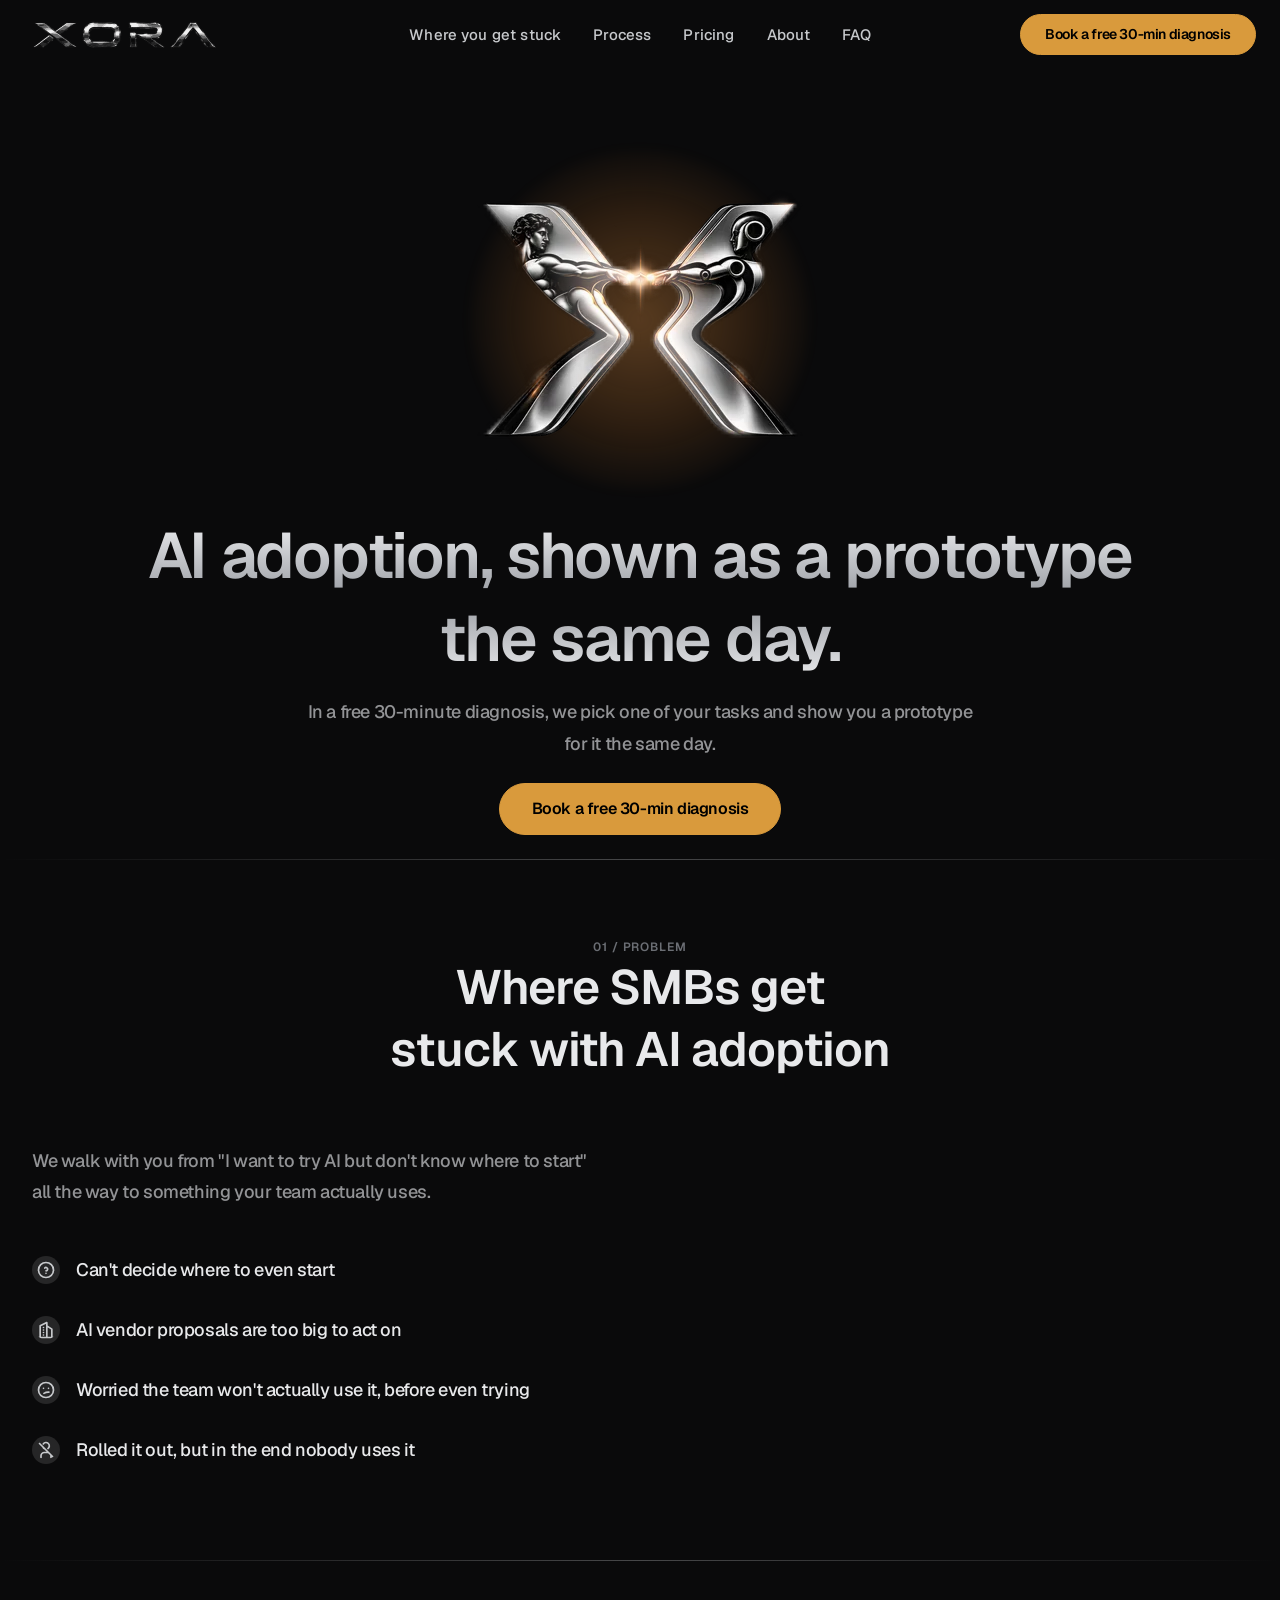
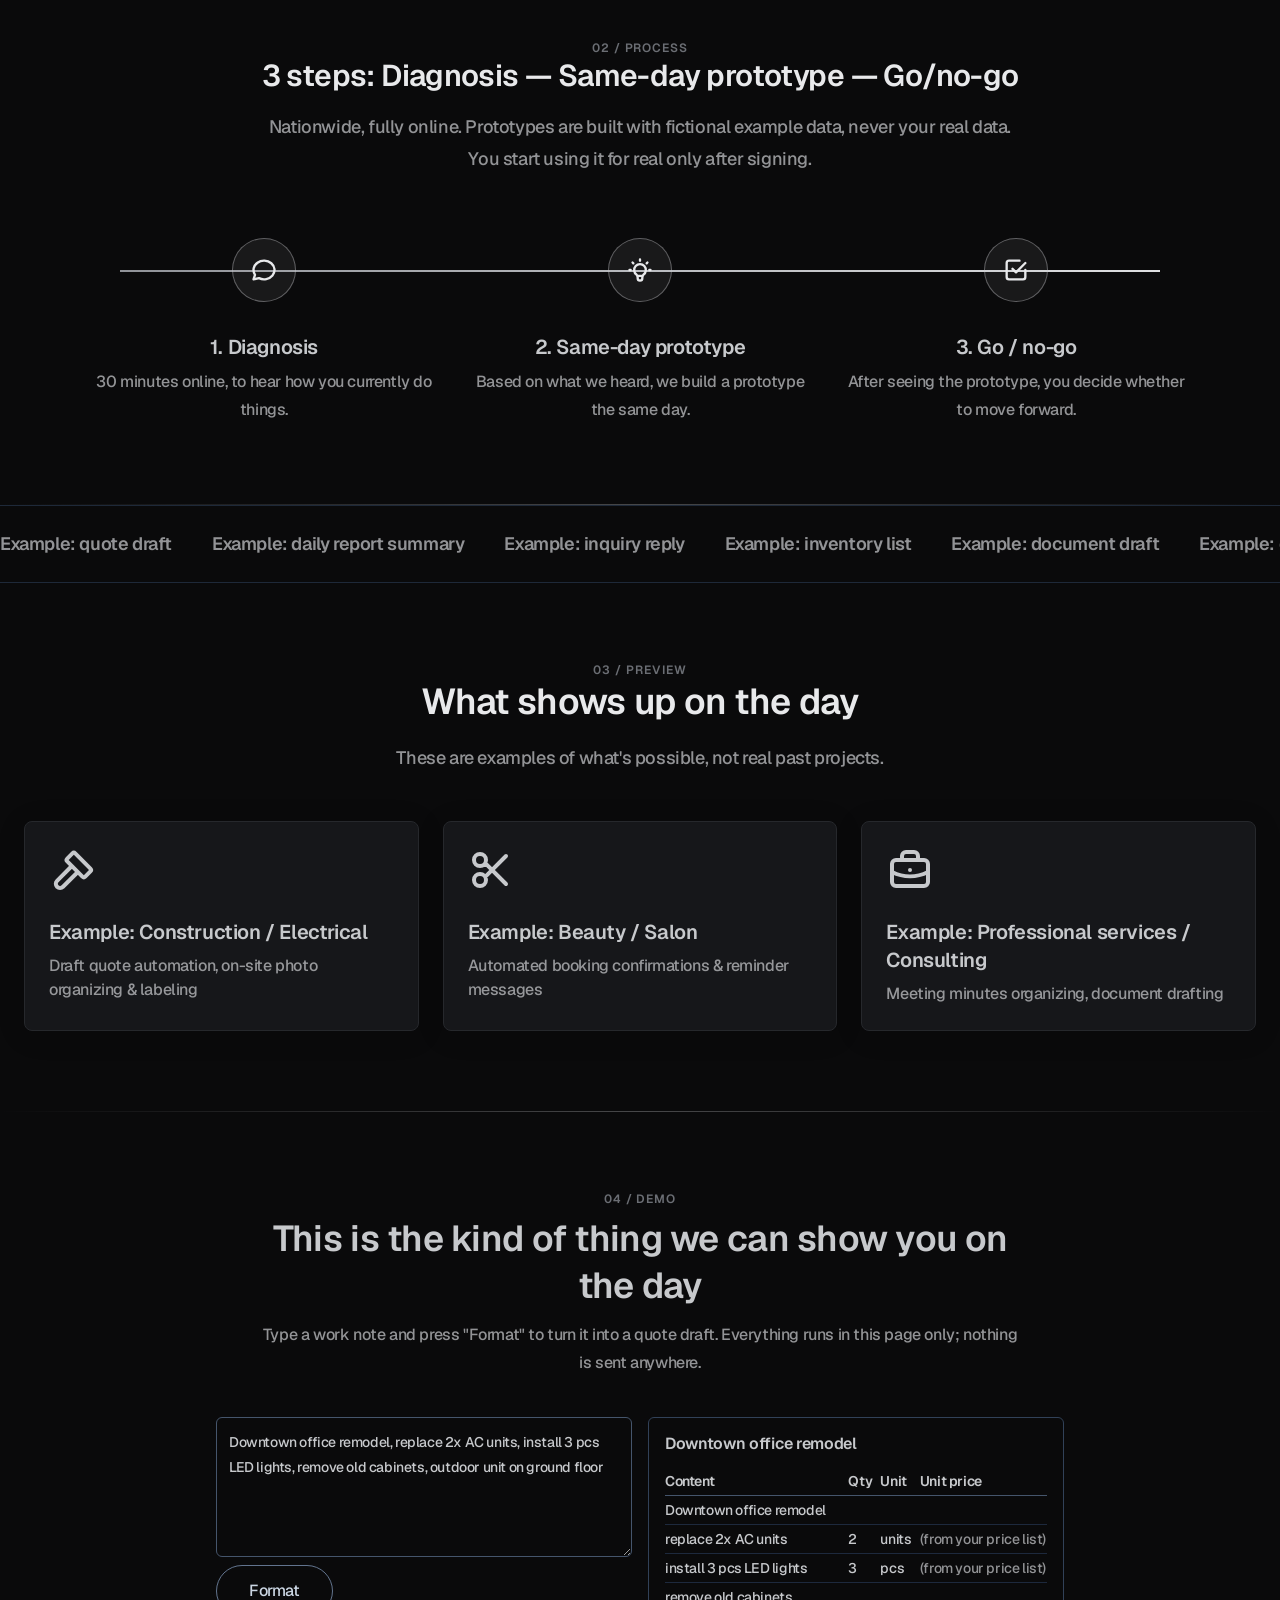
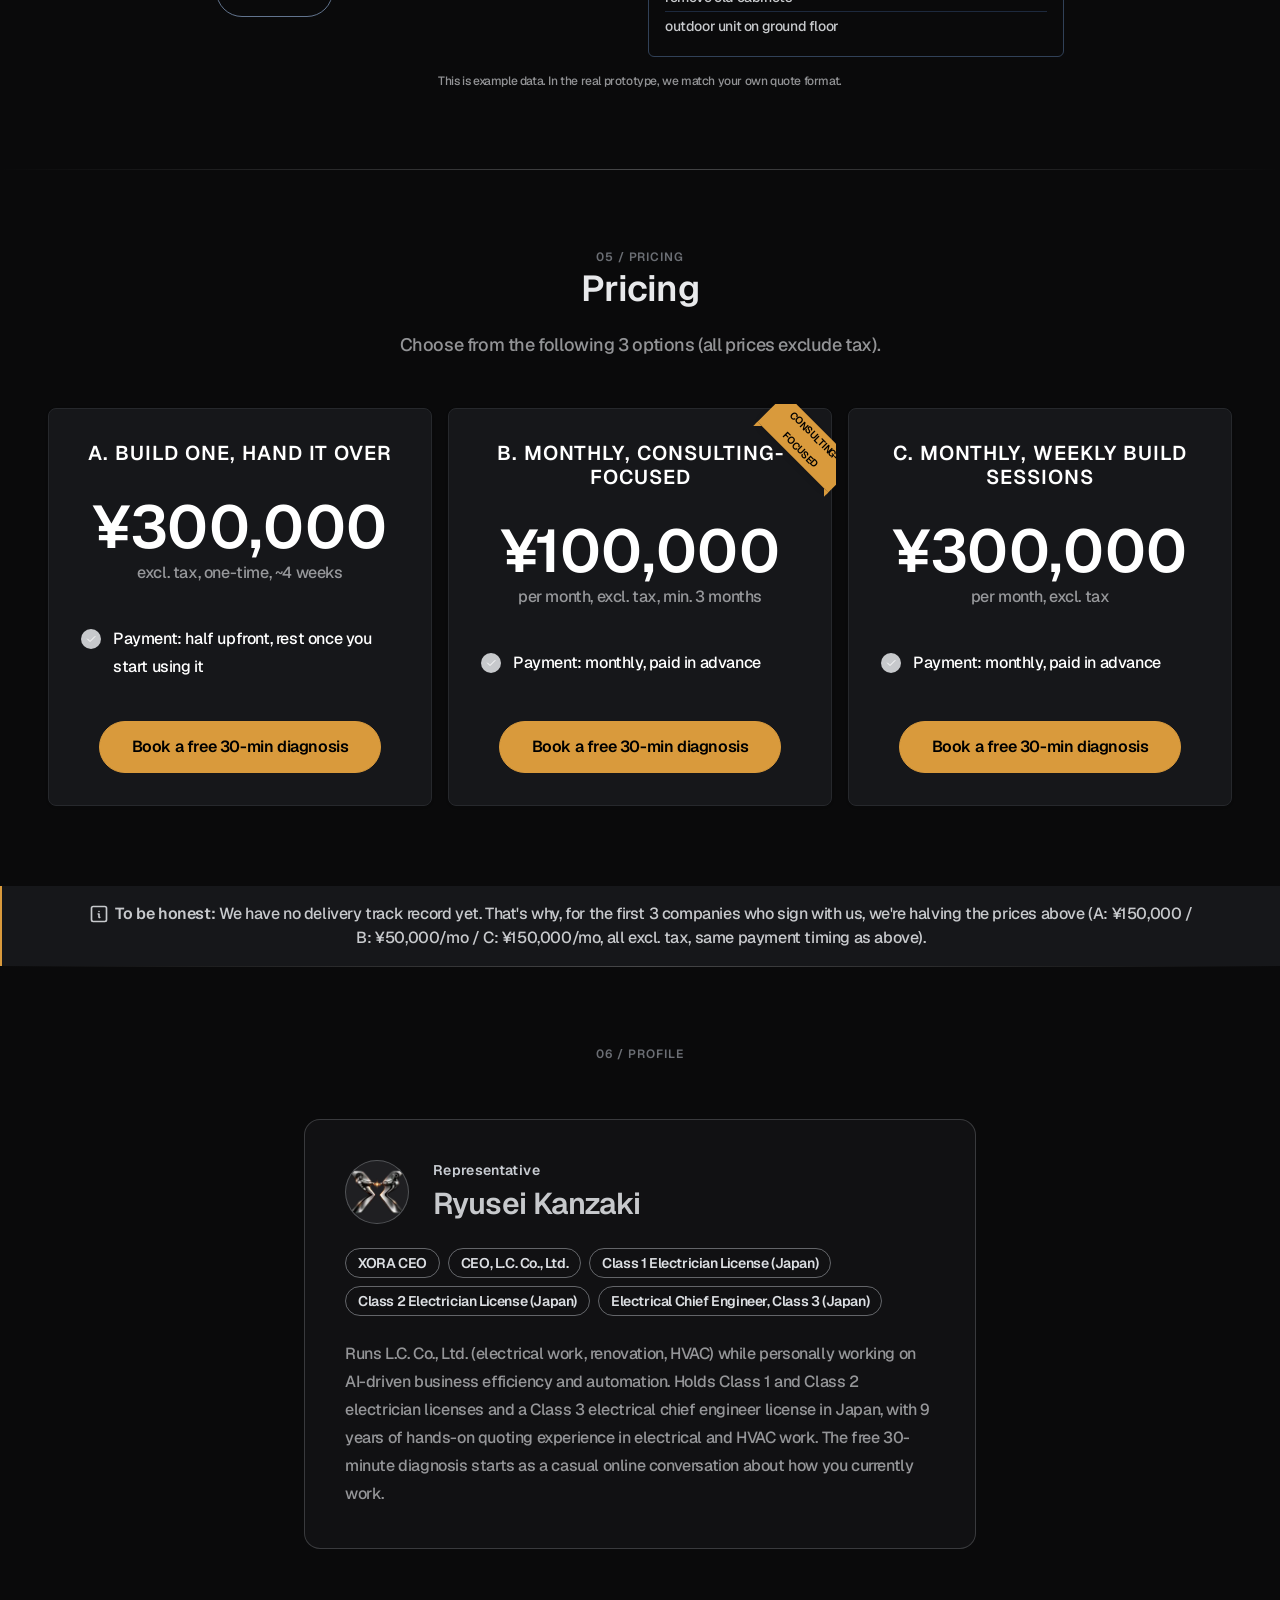
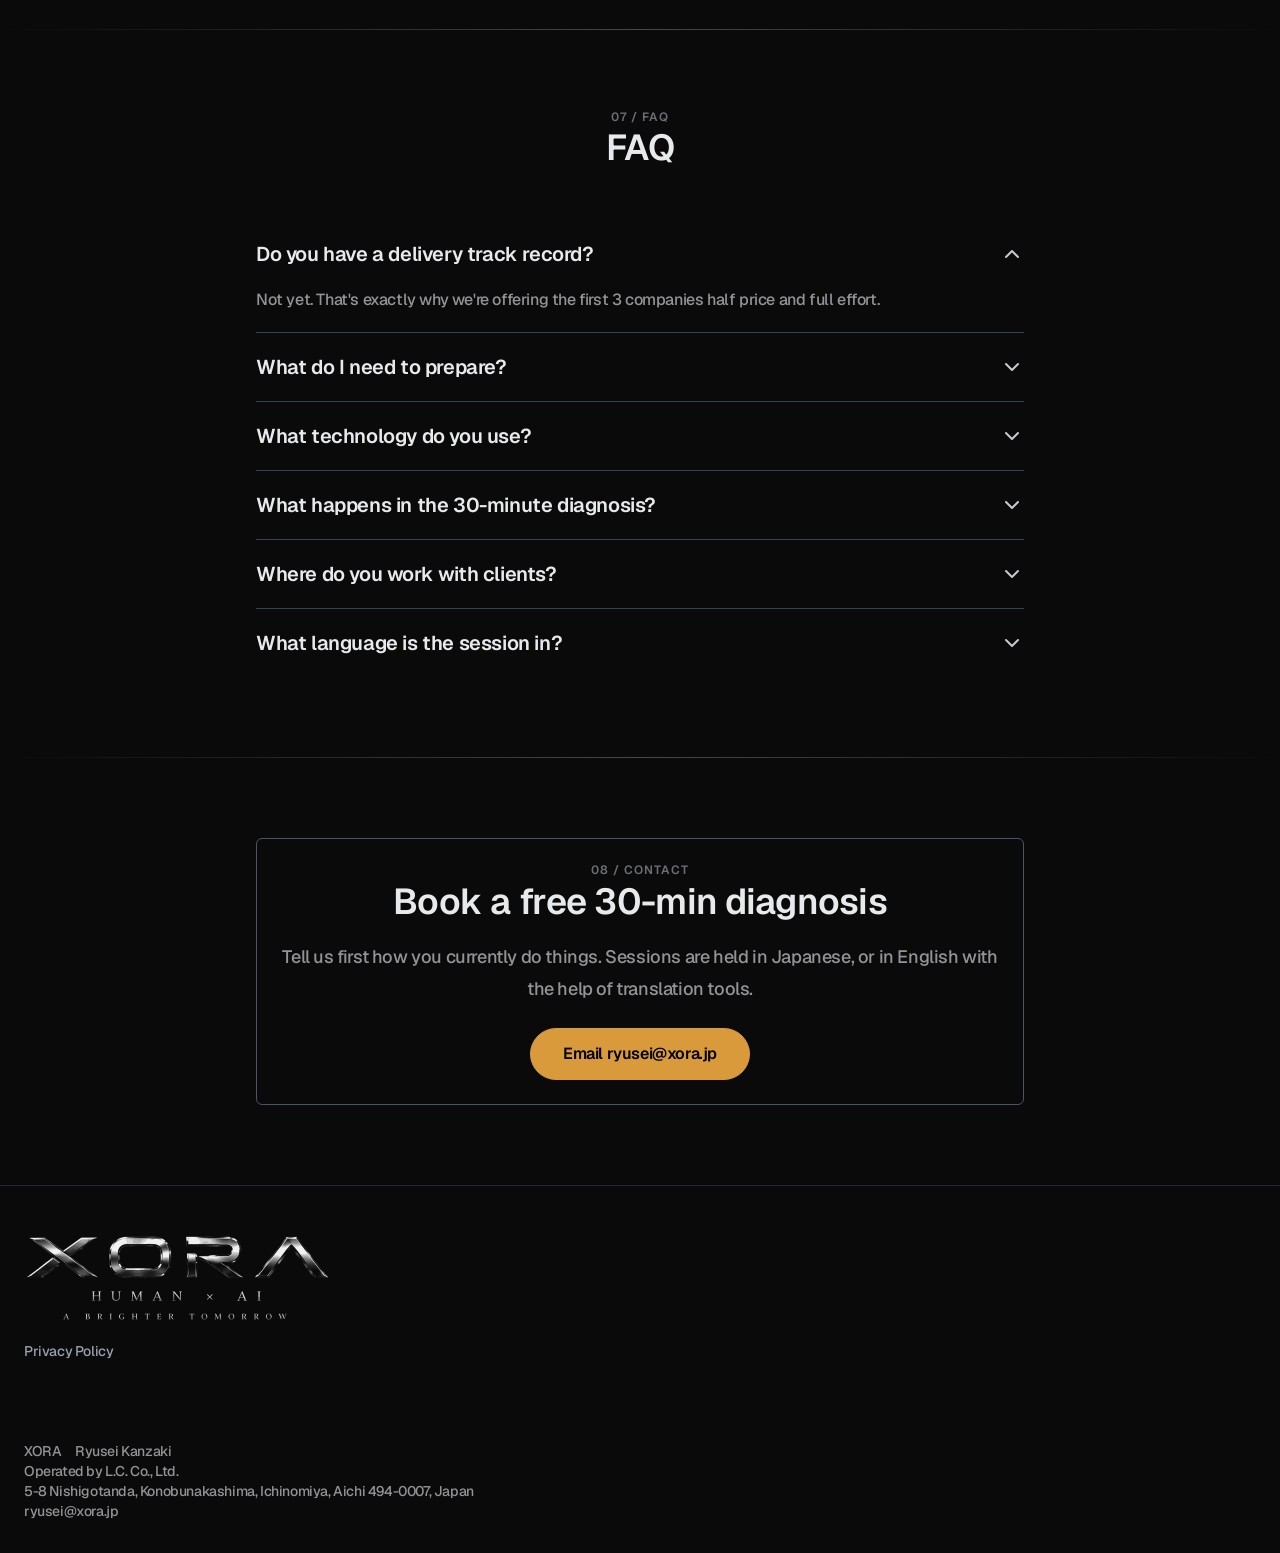
==== commit 78c3003a: "積算代行ページを追加、個人情報ページにAI(Claude)利用の開示を追記 電気・空調の積算代行サービスのFAQページを新設しナビに追加。 図面の読み取りにAnthropic社のClaudeを使うこと" ====
--- a/en/index.html
+++ b/en/index.html
@@ -1 +1 @@
-<!DOCTYPE html><html class="2xl:text-[20px]" dir="ltr" lang="en"><head><meta charset="UTF-8"><meta content="width=device-width,initial-scale=1" name="viewport"><link href="/_astro/favicon.DbKvJVLX.ico" rel="shortcut icon"><link href="/_astro/favicon.0BvbYw01.svg" rel="icon" type="image/svg+xml"><link href="/_astro/favicon.0BvbYw01.svg" rel="mask-icon" color="#8D46E7"><link href="/_astro/apple-touch-icon.BpX2yTqa.png" rel="apple-touch-icon" sizes="180x180"><style>:root{--font-noto-jp:sans-serif}</style><style>@font-face{font-family:Geist-50df8a5a4f3c62e2;src:url("/_astro/fonts/b747baca4820a9ba.woff2") format("woff2");font-display:swap;unicode-range:U+0000-00FF,U+0131,U+0152-0153,U+02BB-02BC,U+02C6,U+02DA,U+02DC,U+0304,U+0308,U+0329,U+2000-206F,U+20AC,U+2122,U+2191,U+2193,U+2212,U+2215,U+FEFF,U+FFFD;font-weight:500;font-style:normal}@font-face{font-family:Geist-50df8a5a4f3c62e2;src:url("/_astro/fonts/7bcced271b45f73d.woff2") format("woff2");font-display:swap;unicode-range:U+0000-00FF,U+0131,U+0152-0153,U+02BB-02BC,U+02C6,U+02DA,U+02DC,U+0304,U+0308,U+0329,U+2000-206F,U+20AC,U+2122,U+2191,U+2193,U+2212,U+2215,U+FEFF,U+FFFD;font-weight:600;font-style:normal}:root{--font-geist:Geist-50df8a5a4f3c62e2}</style><link href="/_astro/fonts/b747baca4820a9ba.woff2" rel="preload" type="font/woff2" as="font" crossorigin><link href="/_astro/fonts/7bcced271b45f73d.woff2" rel="preload" type="font/woff2" as="font" crossorigin><style>:root{--aw-font-sans:var(--font-geist),var(--font-noto-jp);--aw-font-serif:var(--font-geist),var(--font-noto-jp);--aw-font-heading:var(--font-geist),var(--font-noto-jp);--aw-color-primary:rgb(199 201 204);--aw-color-secondary:rgb(199 201 204);--aw-color-accent:rgb(217 154 60);--aw-color-text-heading:rgb(232 233 235);--aw-color-text-default:rgb(199 201 204);--aw-color-text-muted:rgb(199 201 204 / 72%);--aw-color-bg-page:rgb(10 10 11);--aw-color-bg-page-dark:rgb(10 10 11);--aw-color-divider:rgb(22 23 26)}.dark{--aw-font-sans:var(--font-geist),var(--font-noto-jp);--aw-font-serif:var(--font-geist),var(--font-noto-jp);--aw-font-heading:var(--font-geist),var(--font-noto-jp);--aw-color-primary:rgb(199 201 204);--aw-color-secondary:rgb(199 201 204);--aw-color-accent:rgb(217 154 60);--aw-color-text-heading:rgb(232 233 235);--aw-color-text-default:rgb(199 201 204);--aw-color-text-muted:rgb(199 201 204 / 72%);--aw-color-bg-page:rgb(10 10 11);--aw-color-divider:rgb(22 23 26)}.font-heading{font-weight:700;letter-spacing:-.02em;line-height:1.3}h1,h2{word-break:normal;overflow-wrap:break-word}@media (min-width:640px){h1,h2{word-break:keep-all;overflow-wrap:normal}}body,html{overflow-x:clip}.hero__logo-glow{background:radial-gradient(circle,rgba(255,164,77,.32) 0,rgba(255,149,51,.14) 45%,rgba(255,149,51,0) 75%);filter:blur(6px);animation:hero-logo-pulse 4s ease-in-out infinite}.hero-chrome-text{background:linear-gradient(180deg,#f2f3f5 0,#9a9da3 50%,#e8e9eb 100%);-webkit-background-clip:text;background-clip:text;color:transparent}.hero__logo-sheen-mask{transition:opacity .4s ease}.hero__logo-shape-mask{-webkit-mask-image:var(--hero-logo-mask-url);mask-image:var(--hero-logo-mask-url);-webkit-mask-repeat:no-repeat;mask-repeat:no-repeat;-webkit-mask-size:100% 100%;mask-size:100% 100%;-webkit-mask-position:center;mask-position:center}.hero__logo-sheen-gradient{background:linear-gradient(75deg,transparent 42%,rgba(255,255,255,.5) 48%,rgba(255,255,255,.85) 50%,rgba(255,255,255,.5) 52%,transparent 58%);mix-blend-mode:screen;animation:hero-sheen-sweep 9s ease-in-out infinite;will-change:transform}@keyframes hero-sheen-sweep{0%{transform:translateX(-30%)}100%,50%{transform:translateX(30%)}}@media (prefers-reduced-motion:reduce){.hero__logo-sheen-gradient{display:none}}.hero__split-half{opacity:0;transition:opacity .3s ease;will-change:transform}.hero__split-wrap--left{clip-path:inset(0 50% 0 0)}.hero__split-wrap--right{clip-path:inset(0 0 0 50%)}#hero-logo-stage.hero__split-ready .hero__split-half{opacity:1}.cta-amber-burst{width:220px;height:220px;max-width:90vw;border-radius:9999px;background:radial-gradient(circle,rgba(255,164,77,.35) 0,rgba(255,149,51,.12) 45%,rgba(255,149,51,0) 75%);opacity:0;transform:scale(.6);filter:blur(4px)}.cta-amber-burst--play{animation:cta-amber-burst-play .9s ease-out forwards}@keyframes cta-amber-burst-play{0%{opacity:0;transform:scale(.6)}40%{opacity:1;transform:scale(1.15)}100%{opacity:0;transform:scale(1.4)}}@media (prefers-reduced-motion:reduce){.cta-amber-burst--play{animation:none}}.section-hairline{height:1px;background:linear-gradient(90deg,transparent,rgba(199,201,204,.32) 50%,transparent)}.section-gauge{color:#6b6e74;letter-spacing:.08em}@keyframes hero-logo-pulse{0%,100%{opacity:.55;transform:scale(.96)}50%{opacity:.85;transform:scale(1.04)}}@media (prefers-reduced-motion:reduce){.hero__logo-glow{animation:none;opacity:.8}}.dayflow__track{background:rgba(199,201,204,.22)}.dayflow__fill{background:linear-gradient(90deg,rgba(154,157,163,.9),rgba(232,233,235,.95));transition:transform 1.3s ease}.dayflow__fill--y{background:linear-gradient(180deg,rgba(154,157,163,.9),rgba(232,233,235,.95))}.dayflow__node{background:rgba(199,201,204,.08);border:1px solid rgba(199,201,204,.4);color:#e8e9eb}.profile-card{background:rgba(120,128,138,.05);border:1px solid rgba(120,128,138,.28)}.dark .profile-card{background:rgba(200,204,210,.04);border:1px solid rgba(200,204,210,.22)}.profile-card__logo{background:rgba(120,128,138,.1);border:1px solid rgba(120,128,138,.35)}.dark .profile-card__logo{background:rgba(200,204,210,.08);border:1px solid rgba(200,204,210,.3)}.profile-card__kana{color:#78808a}.dark .profile-card__kana{color:#c8ccd2}.profile-card__badge{background:0 0;border:1px solid rgba(120,128,138,.5);color:#50565e}.dark .profile-card__badge{border:1px solid rgba(200,204,210,.45);color:#dcdfe3}.story-scene .dayflow__node{transition:background-color .5s ease,border-color .5s ease,color .5s ease,transform .5s ease}.story-scene.is-active .dayflow__node{background:rgb(217 154 60 / 16%);border-color:rgb(217 154 60 / 55%);color:#e8e9eb;transform:scale(1.08)}@media (prefers-reduced-motion:reduce){.story-scene .dayflow__node{transition:none}.story-scene.is-active .dayflow__node{transform:none}}</style><script>!function(){const e="dark:only";function t(e){document.documentElement.classList["dark"===e?"add":"remove"]("dark")}function a(){return e&&e.endsWith(":only")||!localStorage.theme?e.replace(":only",""):"dark"===localStorage.theme||!("theme"in localStorage)&&window.matchMedia("(prefers-color-scheme: dark)").matches?"dark":"light"}t(a()),document.addEventListener("astro:after-swap",()=>t(a()))}()</script><title>XORA | AI Adoption Sprint for SMBs. Free 30-min Diagnosis — Prototype Same Day</title><link href="https://xora.jp/en/" rel="canonical"><meta content="For small and midsize businesses looking for AI adoption support. XORA runs a free 30-minute diagnosis, then builds and shows you a prototype the same day. Nationwide, online only." name="description"><meta content="index, follow" name="robots"><meta content="XORA | AI Adoption Sprint for SMBs. Free 30-min Diagnosis — Prototype Same Day" property="og:title"><meta content="website" property="og:type"><meta content="https://xora.jp/_astro/og-xora-en.BMU7mGvK_Z1rOSXR.jpg" property="og:image"><meta content="https://xora.jp/en/" property="og:url"><meta content="For small and midsize businesses looking for AI adoption support. XORA runs a free 30-minute diagnosis, then builds and shows you a prototype the same day. Nationwide, online only." property="og:description"><meta content="en_US" property="og:locale"><meta content="XORA" property="og:site_name"><meta content="https://xora.jp/_astro/og-xora-en.BMU7mGvK_Z1rOSXR.jpg" property="og:image:url"><meta content="1200" property="og:image:width"><meta content="626" property="og:image:height"><meta content="XORA | AI Adoption Sprint for SMBs. Free 30-min Diagnosis — Prototype Same Day" property="og:image:alt"><meta content="summary_large_image" name="twitter:card"><script data-id id="ga-init">if(document.getElementById("ga-init").dataset.id){var d=document.getElementById("ga-init").dataset.id;window.dataLayer=window.dataLayer||[],window.gtag=function(){dataLayer.push(arguments)},window.gtag("js",new Date),window.gtag("config",d)}</script><script type="application/ld+json">{"@context":"https://schema.org","@type":"ProfessionalService","name":"XORA","url":"https://xora.jp/en/","description":"For small and midsize businesses looking for AI adoption support. XORA runs a free 30-minute diagnosis, then builds and shows you a prototype the same day. Nationwide, online only.","email":"ryusei@xora.jp","areaServed":"JP","address":{"@type":"PostalAddress","streetAddress":"5-8 Nishigotanda, Konobunakashima","addressLocality":"Ichinomiya","addressRegion":"Aichi","postalCode":"494-0007","addressCountry":"JP"}}</script><link href="https://xora.jp/" rel="alternate" hreflang="ja"><link href="https://xora.jp/en/" rel="alternate" hreflang="en"><link href="https://xora.jp/" rel="alternate" hreflang="x-default"><link href="/_astro/Layout.YBVHE7fs.css" rel="stylesheet"><style>@keyframes astroFadeInOut{0%{opacity:1}to{opacity:0}}@keyframes astroFadeIn{0%{opacity:0;mix-blend-mode:plus-lighter}to{opacity:1;mix-blend-mode:plus-lighter}}@keyframes astroFadeOut{0%{opacity:1;mix-blend-mode:plus-lighter}to{opacity:0;mix-blend-mode:plus-lighter}}@keyframes astroSlideFromRight{0%{transform:translate(100%)}}@keyframes astroSlideFromLeft{0%{transform:translate(-100%)}}@keyframes astroSlideToRight{to{transform:translate(100%)}}@keyframes astroSlideToLeft{to{transform:translate(-100%)}}@media (prefers-reduced-motion){::view-transition-group(*),::view-transition-new(*),::view-transition-old(*),[data-astro-transition-scope]{animation:none!important}}aw-header[data-astro-cid-nswrv7r3],aw-theme-toggle[data-astro-cid-4vhgjfnb]{display:contents}aw-pricing[data-astro-cid-dasjktz7]{display:block}aw-pricing[data-astro-cid-dasjktz7][data-billing=monthly] .aw-price-yearly[data-astro-cid-dasjktz7],aw-pricing[data-astro-cid-dasjktz7][data-billing=yearly] .aw-price-monthly[data-astro-cid-dasjktz7]{display:none}</style><script type="module" src="/_astro/page.BS6wqQC3.js"></script></head><body class="flex flex-col antialiased bg-page min-h-screen text-default tracking-tight"><script type="module">var e=class extends HTMLElement{connectedCallback(){this.querySelector("[data-aw-toggle-color-scheme]")?.addEventListener("click",()=>{let e=document.documentElement.classList.toggle("dark");localStorage.theme=e?"dark":"light",document.dispatchEvent(new CustomEvent("aw:theme-change"))})}};customElements.get("aw-theme-toggle")||customElements.define("aw-theme-toggle",e)</script><aw-header data-astro-cid-nswrv7r3="true" data-astro-transition-persist="header-1gfemgz"><header class="w-full mx-auto border-b border-gray-50/0 ease-in-out flex-none sticky top-0 transition-[opacity] z-40" data-astro-cid-nswrv7r3 data-aw-sticky-header="true" id="header"><div class="absolute inset-0" data-astro-cid-nswrv7r3></div><div class="relative mx-auto w-full max-w-7xl lg:grid lg:grid-cols-3 lg:items-center lg:px-6 px-3 py-3 text-default" data-astro-cid-nswrv7r3><div class="flex justify-between" data-astro-cid-nswrv7r3><a href="/en/" class="flex items-center" data-astro-cid-nswrv7r3><picture class="rtl:ml-0 ml-2 rtl:mr-2 inline-flex items-center"><source srcset="/_astro/xora-wordmark-56.b6u-JX5U.webp 2x, /_astro/xora-wordmark-84.CF1OAnTA.webp 3x" type="image/webp"><img alt="XORA" class="w-auto h-[22px] md:h-[28px]" decoding="async" loading="eager" height="28" src="/_astro/xora-wordmark-56.BvOhzJHG.png" width="185" fetchpriority="low" srcset="/_astro/xora-wordmark-56.BvOhzJHG.png 2x, /_astro/xora-wordmark-84.zB8bDM0I.png 3x"></picture></a><div class="flex items-center lg:hidden" data-astro-cid-nswrv7r3><button class="flex items-center justify-center cursor-pointer flex-col group h-12 rounded w-12" type="button" aria-expanded="false" aria-label="Toggle Menu" data-aw-toggle-menu><span class="sr-only">Toggle Menu</span><span class="rounded-full bg-black dark:bg-white duration-200 ease h-0.5 my-1 opacity-80 transform transition w-6 group-[.expanded]:rotate-45 group-[.expanded]:translate-y-2.5" aria-hidden="true"></span><span class="rounded-full bg-black dark:bg-white duration-200 ease h-0.5 my-1 opacity-80 transform transition w-6 group-[.expanded]:opacity-0" aria-hidden="true"></span><span class="rounded-full bg-black dark:bg-white duration-200 ease h-0.5 my-1 opacity-80 transform transition w-6 group-[.expanded]:-rotate-45 group-[.expanded]:-translate-y-2.5" aria-hidden="true"></span></button></div></div><nav aria-label="Main navigation" class="w-full items-center lg:w-auto hidden lg:flex lg:justify-self-center lg:mx-5 lg:overflow-visible overflow-x-hidden overflow-y-auto text-default" data-astro-cid-nswrv7r3><ul class="flex flex-col w-full font-medium lg:flex-row lg:justify-center lg:self-center lg:text-[0.9375rem] lg:w-auto text-xl tracking-[0.01rem]" data-astro-cid-nswrv7r3><li class data-astro-cid-nswrv7r3><a href="/en/#problem" class="flex items-center dark:hover:text-white hover:text-link px-4 py-3 whitespace-nowrap" data-astro-cid-nswrv7r3>Where you get stuck</a></li><li class data-astro-cid-nswrv7r3><a href="/en/#steps3" class="flex items-center dark:hover:text-white hover:text-link px-4 py-3 whitespace-nowrap" data-astro-cid-nswrv7r3>Process</a></li><li class data-astro-cid-nswrv7r3><a href="/en/#pricing" class="flex items-center dark:hover:text-white hover:text-link px-4 py-3 whitespace-nowrap" data-astro-cid-nswrv7r3>Pricing</a></li><li class data-astro-cid-nswrv7r3><a href="/en/#profile" class="flex items-center dark:hover:text-white hover:text-link px-4 py-3 whitespace-nowrap" data-astro-cid-nswrv7r3>About</a></li><li class data-astro-cid-nswrv7r3><a href="/en/#faq" class="flex items-center dark:hover:text-white hover:text-link px-4 py-3 whitespace-nowrap" data-astro-cid-nswrv7r3>FAQ</a></li></ul></nav><div class="w-full items-center lg:w-auto hidden lg:flex bottom-0 fixed justify-end left-0 lg:justify-self-end lg:mb-0 lg:p-0 lg:self-center lg:static p-3 rtl:left-auto rtl:right-0" data-astro-cid-nswrv7r3><div class="flex items-center justify-between lg:w-auto w-full" data-astro-cid-nswrv7r3><div class="flex" data-astro-cid-nswrv7r3></div><span class="rtl:ml-0 ml-4 rtl:mr-4" data-astro-cid-nswrv7r3><a href="/en/#contact" class="font-semibold btn-primary lg:px-6 ml-2 px-5.5 py-2.5 shadow-none text-sm w-auto" data-astro-cid-nswrv7r3="true">Book a free 30-min diagnosis</a></span></div></div></div></header></aw-header><script type="module">var e=class extends HTMLElement{onScroll;mql;onMqlChange;onPageLoad=()=>{this.updateActiveLinks(),this.closeOpenDropdown()};connectedCallback(){let e=this.querySelector("#header"),t=this.querySelector("[data-aw-toggle-menu]"),s=this.querySelector("#header nav"),a=this.querySelector("#header > div > div:last-child");this.updateActiveLinks(),document.addEventListener("astro:page-load",this.onPageLoad);let n=()=>{t?.classList.remove("expanded"),t?.setAttribute("aria-expanded","false"),document.body.classList.remove("overflow-hidden"),e?.classList.remove("h-screen","expanded","bg-page"),s?.classList.add("hidden"),a?.classList.add("hidden")};if(t?.addEventListener("click",()=>{let n=t.classList.toggle("expanded");t.setAttribute("aria-expanded",String(n)),document.body.classList.toggle("overflow-hidden"),e?.classList.toggle("h-screen"),e?.classList.toggle("expanded"),e?.classList.toggle("bg-page"),s?.classList.toggle("hidden"),a?.classList.toggle("hidden")}),s?.addEventListener("click",n),s?.addEventListener("click",e=>{let t=e.target?.closest(".dropdown-menu a");t&&t.blur()}),this.mql=window.matchMedia("(max-width: 1023px)"),this.onMqlChange=()=>n(),this.mql.addEventListener("change",this.onMqlChange),e?.hasAttribute("data-aw-sticky-header")){let t=!1,s=()=>{window.scrollY>60?e.classList.add("scroll"):e.classList.remove("scroll"),t=!1};this.onScroll=()=>{t||=(window.requestAnimationFrame(s),!0)},s(),document.addEventListener("scroll",this.onScroll,{passive:!0})}document.documentElement.classList.add("motion-safe:scroll-smooth")}disconnectedCallback(){this.onScroll&&document.removeEventListener("scroll",this.onScroll),this.mql&&this.onMqlChange&&this.mql.removeEventListener("change",this.onMqlChange),document.removeEventListener("astro:page-load",this.onPageLoad)}closeOpenDropdown(){let e=document.activeElement;e&&this.contains(e)&&e.closest(".dropdown")&&e.blur()}updateActiveLinks(){let e=e=>"/"+e.replace(/^\/+|\/+$/g,""),t=e(window.location.pathname);this.querySelectorAll("nav a[href]").forEach(s=>{let a=new URL(s.href,window.location.href),n=a.origin===window.location.origin&&!a.hash&&!s.getAttribute("href")?.startsWith("#");s.classList.toggle("aw-link-active",n&&e(a.pathname)===t)})}};customElements.get("aw-header")||customElements.define("aw-header",e)</script><main class="flex-1"><section class="flex items-center relative bg-page md:-mt-[76px] md:min-h-[720px] min-h-[560px] not-prose overflow-hidden sm:min-h-[640px]"><div class="relative mx-auto px-4 max-w-7xl sm:px-6 w-full"><div class="pointer-events-none md:pt-[76px] pt-0"></div><div class="md:pb-6 md:pt-20 pb-4 pt-12"><div class="text-center mx-auto max-w-5xl"><div class="flex items-center justify-center relative aspect-square intersect-once intersect-quarter max-w-[220px] mb-6 md:max-w-[340px] motion-safe:md:intersect:animate-fade motion-safe:md:opacity-0 mx-auto sm:max-w-[280px] w-full" id="hero-logo-stage" data-logo-url="/_astro/xora-logo.BvA4_ftd_Z1buG9q.webp" data-normal-url="/_astro/xora-logo-normal.B0UNLQ_i_2ps8GI.webp"><span class="absolute inset-0 h-full w-full hero__logo-glow m-auto rounded-full" aria-hidden="true" id="hero-logo-glow"></span><img alt="XORAのロゴ" class="relative h-auto w-full" decoding="async" loading="eager" height="340" src="/_astro/xora-logo.BvA4_ftd_1e8cq8.webp" width="340" fetchpriority="high" id="hero-logo-img"><span class="absolute inset-0 pointer-events-none hero__logo-shape-mask overflow-hidden hero__split-wrap hero__split-wrap--left" aria-hidden="true" style="--hero-logo-mask-url:url(/_astro/xora-logo.BvA4_ftd_Z2rB6t4.webp)"><img alt="" class="absolute inset-0 h-full w-full hero__split-half" decoding="async" loading="lazy" id="hero-logo-left"></span><span class="absolute inset-0 pointer-events-none hero__logo-shape-mask overflow-hidden hero__split-wrap hero__split-wrap--right" aria-hidden="true" style="--hero-logo-mask-url:url(/_astro/xora-logo.BvA4_ftd_Z2rB6t4.webp)"><img alt="" class="absolute inset-0 h-full w-full hero__split-half" decoding="async" loading="lazy" id="hero-logo-right"></span><span class="absolute inset-0 pointer-events-none hero__logo-shape-mask overflow-hidden hero__logo-sheen-mask rounded-lg" aria-hidden="true" style="--hero-logo-mask-url:url(/_astro/xora-logo.BvA4_ftd_Z2rB6t4.webp)" id="hero-logo-sheen"><span class="absolute -inset-x-full hero__logo-sheen-gradient inset-y-0"></span></span><canvas aria-hidden="true" class="absolute inset-0 h-full w-full duration-[600ms] opacity-0 transition-opacity" id="hero-logo-canvas"></canvas></div><h1 class="intersect-once motion-safe:md:intersect:animate-fade motion-safe:md:opacity-0 intersect-quarter font-heading hero-chrome-text mb-4 text-[clamp(2rem,1.1rem+4.2vw,4rem)]">AI adoption, shown as a prototype the same day.</h1><div class="max-w-2xl mx-auto"><p class="text-muted leading-[1.75] md:text-lg text-base intersect-once intersect-quarter mb-6 motion-safe:md:intersect:animate-fade motion-safe:md:opacity-0">In a free 30-minute diagnosis, we pick one of your tasks and show you a prototype for it the same day.</p><div class="flex flex-col intersect-once intersect-quarter motion-safe:md:intersect:animate-fade motion-safe:md:opacity-0 flex-nowrap gap-4 m-auto max-w-xs sm:flex-row sm:justify-center sm:max-w-md"><div class="flex justify-center w-full sm:w-auto"><a href="#contact" class="btn-primary">Book a free 30-min diagnosis</a></div></div></div></div></div></div></section><script type="module" src="/_astro/HeroText.astro_astro_type_script_index_0_lang.lw7HTZ26.js"></script><div class="section-hairline" aria-hidden="true"></div><section class="relative not-prose scroll-mt-[72px]" id="problem"><div class="absolute inset-0 pointer-events-none -z-[1]" aria-hidden="true"><div class="absolute inset-0"></div></div><div class="relative intersect-once intersect-quarter motion-safe:md:intersect:animate-fade motion-safe:md:opacity-0 intersect-no-queue mx-auto px-4 lg:py-20 md:px-6 md:py-16 py-12 text-default max-w-7xl"><div class="text-center md:mx-auto mb-8 md:mb-12 lg:max-w-2xl max-w-xl sm:mx-auto"><p class="font-bold uppercase text-base text-secondary tracking-wide"><span class="font-heading block section-gauge text-xs">01 / PROBLEM</span></p><h2 class="font-heading font-bold leading-tighter text-balance text-heading tracking-tighter mb-4 text-[clamp(1.5rem,1rem+3vw,3rem)]">Where SMBs get stuck with AI adoption</h2></div><div class="py-4 mx-auto max-w-7xl md:px-2 px-0"><div class="md:flex md:gap-16"><div class="md:basis-1/2 self-center"><div class="text-muted leading-[1.75] md:text-lg text-base mb-12">We walk with you from "I want to try AI but don't know where to start" all the way to something your team actually uses.</div><div class="grid gap-8 gap-y-4 md:gap-y-8 mx-auto"><div class="intersect-once motion-safe:md:intersect:animate-fade motion-safe:md:opacity-0"><div class="flex flex-row max-w-none"><div class="flex justify-center shrink-0"><svg class="flex items-center justify-center rounded-full bg-primary/15 h-7 mr-2 p-1 rtl:ml-2 rtl:mr-0 text-primary w-7" data-icon="tabler:help-circle" height="1em" viewBox="0 0 24 24" width="1em"><symbol id="ai:tabler:help-circle"><g fill="none" stroke="currentColor" stroke-linecap="round" stroke-linejoin="round" stroke-width="2"><path d="M3 12a9 9 0 1 0 18 0a9 9 0 0 0-18 0m9 4v.01"/><path d="M12 13a2 2 0 0 0 .914-3.782a1.98 1.98 0 0 0-2.414.483"/></g></symbol><use href="#ai:tabler:help-circle"></use></svg></div><div class="min-w-0 mt-0.5"><h3 class="leading-6 font-medium ml-2 rtl:ml-0 rtl:mr-2 text-heading text-lg">Can&#39;t decide where to even start</h3></div></div></div><div class="intersect-once motion-safe:md:intersect:animate-fade motion-safe:md:opacity-0"><div class="flex flex-row max-w-none"><div class="flex justify-center shrink-0"><svg class="flex items-center justify-center rounded-full bg-primary/15 h-7 mr-2 p-1 rtl:ml-2 rtl:mr-0 text-primary w-7" data-icon="tabler:building-skyscraper" height="1em" viewBox="0 0 24 24" width="1em"><symbol id="ai:tabler:building-skyscraper"><path d="M3 21h18M5 21V7l8-4v18m6 0V11l-6-4M9 9v.01M9 12v.01M9 15v.01M9 18v.01" fill="none" stroke="currentColor" stroke-linecap="round" stroke-linejoin="round" stroke-width="2"/></symbol><use href="#ai:tabler:building-skyscraper"></use></svg></div><div class="min-w-0 mt-0.5"><h3 class="leading-6 font-medium ml-2 rtl:ml-0 rtl:mr-2 text-heading text-lg">AI vendor proposals are too big to act on</h3></div></div></div><div class="intersect-once motion-safe:md:intersect:animate-fade motion-safe:md:opacity-0"><div class="flex flex-row max-w-none"><div class="flex justify-center shrink-0"><svg class="flex items-center justify-center rounded-full bg-primary/15 h-7 mr-2 p-1 rtl:ml-2 rtl:mr-0 text-primary w-7" data-icon="tabler:mood-confuzed" height="1em" viewBox="0 0 24 24" width="1em"><symbol id="ai:tabler:mood-confuzed"><g fill="none" stroke="currentColor" stroke-linecap="round" stroke-linejoin="round" stroke-width="2"><path d="M3 12a9 9 0 1 0 18 0a9 9 0 1 0-18 0m6-2h.01M15 10h.01"/><path d="M9.5 16a10 10 0 0 1 6-1.5"/></g></symbol><use href="#ai:tabler:mood-confuzed"></use></svg></div><div class="min-w-0 mt-0.5"><h3 class="leading-6 font-medium ml-2 rtl:ml-0 rtl:mr-2 text-heading text-lg">Worried the team won&#39;t actually use it, before even trying</h3></div></div></div><div class="intersect-once motion-safe:md:intersect:animate-fade motion-safe:md:opacity-0"><div class="flex flex-row max-w-none"><div class="flex justify-center shrink-0"><svg class="flex items-center justify-center rounded-full bg-primary/15 h-7 mr-2 p-1 rtl:ml-2 rtl:mr-0 text-primary w-7" data-icon="tabler:user-off" height="1em" viewBox="0 0 24 24" width="1em"><symbol id="ai:tabler:user-off"><path d="M8.18 8.189a4.01 4.01 0 0 0 2.616 2.627m3.507-.545a4 4 0 1 0-5.59-5.552M6 21v-2a4 4 0 0 1 4-4h4c.412 0 .81.062 1.183.178m2.633 2.618c.12.38.184.785.184 1.204v2M3 3l18 18" fill="none" stroke="currentColor" stroke-linecap="round" stroke-linejoin="round" stroke-width="2"/></symbol><use href="#ai:tabler:user-off"></use></svg></div><div class="min-w-0 mt-0.5"><h3 class="leading-6 font-medium ml-2 rtl:ml-0 rtl:mr-2 text-heading text-lg">Rolled it out, but in the end nobody uses it</h3></div></div></div></div></div><div class="md:basis-1/2 md:mt-0 mt-10"></div></div></div></div></section><div class="section-hairline" aria-hidden="true"></div><section class="relative not-prose scroll-mt-[72px]" id="steps3"><div class="absolute inset-0 pointer-events-none -z-[1]" aria-hidden="true"><div class="absolute inset-0"></div></div><div class="relative intersect-once intersect-quarter motion-safe:md:intersect:animate-fade motion-safe:md:opacity-0 intersect-no-queue mx-auto px-4 lg:py-20 md:px-6 md:py-16 py-12 text-default max-w-6xl"><div class="text-center md:mx-auto max-w-3xl mb-12 md:mb-16 mx-auto"><p class="font-bold uppercase text-base text-secondary tracking-wide"><span class="font-heading block section-gauge text-xs">02 / PROCESS</span></p><h2 class="font-heading font-bold leading-tighter text-balance text-heading tracking-tighter mb-4 text-3xl">3 steps: Diagnosis — Same-day prototype — Go/no-go</h2><p class="text-muted leading-[1.75] md:text-lg text-base mt-4 text-pretty">Nationwide, fully online. Prototypes are built with fictional example data, never your real data. You start using it for real only after signing.</p></div><div class="relative"><div class="absolute dayflow__track h-[2px] hidden inset-x-8 md:block top-8" aria-hidden="true"></div><div class="absolute dayflow__fill intersect-once intersect-quarter dayflow__fill--x h-[2px] hidden inset-x-8 md:block motion-safe:md:intersect:scale-x-100 origin-left scale-x-0 top-8" aria-hidden="true"></div><div class="absolute dayflow__track inset-y-4 left-8 md:hidden w-[2px]" aria-hidden="true"></div><div class="absolute dayflow__fill intersect-once intersect-quarter dayflow__fill--y inset-y-4 left-8 md:hidden motion-safe:intersect:scale-y-100 origin-top scale-y-0 w-[2px]" aria-hidden="true"></div><div class="relative gap-10 grid grid-cols-1 md:gap-6 md:grid-cols-3"><div class="flex relative gap-4 items-start md:flex-col md:items-center md:text-center story-scene"><span class="flex items-center justify-center rounded-full dayflow__node h-16 relative shrink-0 w-16 z-10"><svg class="h-7 w-7" data-icon="tabler:message-circle" height="1em" viewBox="0 0 24 24" width="1em"><symbol id="ai:tabler:message-circle"><path d="m3 20l1.3-3.9C1.976 12.663 2.874 8.228 6.4 5.726c3.526-2.501 8.59-2.296 11.845.48c3.255 2.777 3.695 7.266 1.029 10.501S11.659 20.922 7.7 19z" fill="none" stroke="currentColor" stroke-linecap="round" stroke-linejoin="round" stroke-width="2"/></symbol><use href="#ai:tabler:message-circle"></use></svg></span><div class="min-w-0 md:pt-4 pt-1"><h3 class="font-heading mb-2 text-xl">1. Diagnosis</h3><p class="text-muted leading-[1.75]">30 minutes online, to hear how you currently do things.</p></div></div><div class="flex relative gap-4 items-start md:flex-col md:items-center md:text-center story-scene"><span class="flex items-center justify-center rounded-full dayflow__node h-16 relative shrink-0 w-16 z-10"><svg class="h-7 w-7" data-icon="tabler:bulb" height="1em" viewBox="0 0 24 24" width="1em"><symbol id="ai:tabler:bulb"><path d="M3 12h1m8-9v1m8 8h1M5.6 5.6l.7.7m12.1-.7l-.7.7M9 16a5 5 0 1 1 6 0a3.5 3.5 0 0 0-1 3a2 2 0 0 1-4 0a3.5 3.5 0 0 0-1-3m.7 1h4.6" fill="none" stroke="currentColor" stroke-linecap="round" stroke-linejoin="round" stroke-width="2"/></symbol><use href="#ai:tabler:bulb"></use></svg></span><div class="min-w-0 md:pt-4 pt-1"><h3 class="font-heading mb-2 text-xl">2. Same-day prototype</h3><p class="text-muted leading-[1.75]">Based on what we heard, we build a prototype the same day.</p></div></div><div class="flex relative gap-4 items-start md:flex-col md:items-center md:text-center story-scene"><span class="flex items-center justify-center rounded-full dayflow__node h-16 relative shrink-0 w-16 z-10"><svg class="h-7 w-7" data-icon="tabler:checkbox" height="1em" viewBox="0 0 24 24" width="1em"><symbol id="ai:tabler:checkbox"><g fill="none" stroke="currentColor" stroke-linecap="round" stroke-linejoin="round" stroke-width="2"><path d="m9 11l3 3l8-8"/><path d="M20 12v6a2 2 0 0 1-2 2H6a2 2 0 0 1-2-2V6a2 2 0 0 1 2-2h9"/></g></symbol><use href="#ai:tabler:checkbox"></use></svg></span><div class="min-w-0 md:pt-4 pt-1"><h3 class="font-heading mb-2 text-xl">3. Go / no-go</h3><p class="text-muted leading-[1.75]">After seeing the prototype, you decide whether to move forward.</p></div></div></div></div></div></section><script type="module">var e=document.querySelectorAll(".story-scene");if(e.length){let t=new IntersectionObserver(e=>{for(let t of e)t.target.classList.toggle("is-active",t.isIntersecting)},{threshold:.6});e.forEach(e=>t.observe(e))}</script><div class="section-hairline" aria-hidden="true"></div><div class="relative border-gray-800 bg-page border-y overflow-hidden py-6" id="examples-marquee"><div class="flex whitespace-nowrap animate-marquee gap-10 w-max"><span class="text-muted font-semibold text-lg">Example: quote draft</span><span class="text-muted font-semibold text-lg">Example: daily report summary</span><span class="text-muted font-semibold text-lg">Example: inquiry reply</span><span class="text-muted font-semibold text-lg">Example: inventory list</span><span class="text-muted font-semibold text-lg">Example: document draft</span><span class="text-muted font-semibold text-lg">Example: data tally</span><span class="text-muted font-semibold text-lg">Example: quote draft</span><span class="text-muted font-semibold text-lg">Example: daily report summary</span><span class="text-muted font-semibold text-lg">Example: inquiry reply</span><span class="text-muted font-semibold text-lg">Example: inventory list</span><span class="text-muted font-semibold text-lg">Example: document draft</span><span class="text-muted font-semibold text-lg">Example: data tally</span></div></div><section class="relative not-prose scroll-mt-[72px]" id="examples"><div class="absolute inset-0 pointer-events-none -z-[1]" aria-hidden="true"><div class="absolute inset-0"></div></div><div class="relative intersect-once intersect-quarter motion-safe:md:intersect:animate-fade motion-safe:md:opacity-0 intersect-no-queue mx-auto px-4 lg:py-20 md:px-6 md:py-16 py-12 text-default max-w-7xl"><div class="text-center md:mx-auto max-w-3xl mb-8 md:mb-12"><p class="font-bold uppercase text-base text-secondary tracking-wide"><span class="font-heading block section-gauge text-xs">03 / PREVIEW</span></p><h2 class="font-heading font-bold leading-tighter text-balance text-heading tracking-tighter text-[clamp(1.5rem,1rem+2.5vw,2.25rem)]">What shows up on the day</h2><p class="text-muted leading-[1.75] md:text-lg text-base mt-4 text-pretty">These are examples of what's possible, not real past projects.</p></div><div class="grid gap-4 lg:grid-cols-3 sm:grid-cols-2 gap-x-12 md:gap-6"><div class="flex relative flex-col backdrop-blur bg-[#16171A] border border-[#26282C] dark:shadow-[0_4px_30px_rgba(0,0,0,0.1)] intersect-no-queue intersect-once intersect-quarter motion-safe:md:intersect:animate-fade motion-safe:md:opacity-0 p-6 rounded-lg shadow-[0_4px_30px_rgba(0,0,0,0.1)]"><svg class="text-primary h-12 mb-6 w-12" data-icon="tabler:hammer" height="1em" viewBox="0 0 24 24" width="1em"><symbol id="ai:tabler:hammer"><path d="m11.414 10l-7.383 7.418a2.09 2.09 0 0 0 0 2.967a2.11 2.11 0 0 0 2.976 0L14.414 13m3.707 2.293l2.586-2.586a1 1 0 0 0 0-1.414l-7.586-7.586a1 1 0 0 0-1.414 0L9.121 6.293a1 1 0 0 0 0 1.414l7.586 7.586a1 1 0 0 0 1.414 0" fill="none" stroke="currentColor" stroke-linecap="round" stroke-linejoin="round" stroke-width="2"/></symbol><use href="#ai:tabler:hammer"></use></svg><h3 class="font-bold text-xl">Example: Construction / Electrical</h3><p class="text-muted mt-2">Draft quote automation, on-site photo organizing & labeling</p></div><div class="flex relative flex-col backdrop-blur bg-[#16171A] border border-[#26282C] dark:shadow-[0_4px_30px_rgba(0,0,0,0.1)] intersect-no-queue intersect-once intersect-quarter motion-safe:md:intersect:animate-fade motion-safe:md:opacity-0 p-6 rounded-lg shadow-[0_4px_30px_rgba(0,0,0,0.1)]"><svg class="text-primary h-12 mb-6 w-12" data-icon="tabler:scissors" height="1em" viewBox="0 0 24 24" width="1em"><symbol id="ai:tabler:scissors"><path d="M3 7a3 3 0 1 0 6 0a3 3 0 1 0-6 0m0 10a3 3 0 1 0 6 0a3 3 0 1 0-6 0m5.6-8.4L19 19M8.6 15.4L19 5" fill="none" stroke="currentColor" stroke-linecap="round" stroke-linejoin="round" stroke-width="2"/></symbol><use href="#ai:tabler:scissors"></use></svg><h3 class="font-bold text-xl">Example: Beauty / Salon</h3><p class="text-muted mt-2">Automated booking confirmations & reminder messages</p></div><div class="flex relative flex-col backdrop-blur bg-[#16171A] border border-[#26282C] dark:shadow-[0_4px_30px_rgba(0,0,0,0.1)] intersect-no-queue intersect-once intersect-quarter motion-safe:md:intersect:animate-fade motion-safe:md:opacity-0 p-6 rounded-lg shadow-[0_4px_30px_rgba(0,0,0,0.1)]"><svg class="text-primary h-12 mb-6 w-12" data-icon="tabler:briefcase" height="1em" viewBox="0 0 24 24" width="1em"><symbol id="ai:tabler:briefcase"><g fill="none" stroke="currentColor" stroke-linecap="round" stroke-linejoin="round" stroke-width="2"><path d="M3 9a2 2 0 0 1 2-2h14a2 2 0 0 1 2 2v9a2 2 0 0 1-2 2H5a2 2 0 0 1-2-2zm5-2V5a2 2 0 0 1 2-2h4a2 2 0 0 1 2 2v2m-4 5v.01"/><path d="M3 13a20 20 0 0 0 18 0"/></g></symbol><use href="#ai:tabler:briefcase"></use></svg><h3 class="font-bold text-xl">Example: Professional services / Consulting</h3><p class="text-muted mt-2">Meeting minutes organizing, document drafting</p></div></div></div></section><div class="section-hairline" aria-hidden="true"></div><section class="relative not-prose scroll-mt-[72px]" id="quote-draft-demo"><div class="absolute inset-0 pointer-events-none -z-[1]" aria-hidden="true"><div class="absolute inset-0"></div></div><div class="relative intersect-once intersect-quarter motion-safe:md:intersect:animate-fade motion-safe:md:opacity-0 intersect-no-queue mx-auto px-4 lg:py-20 md:px-6 md:py-16 py-12 text-default max-w-4xl"><div class="text-center max-w-3xl mb-8 md:mb-10 mx-auto"><span class="font-heading block section-gauge text-xs mb-2"><span class="font-heading block section-gauge text-xs">04 / DEMO</span></span><h2 class="font-heading sm:text-3xl text-2xl md:text-4xl mb-3">This is the kind of thing we can show you on the day</h2><p class="text-muted leading-[1.75]">Type a work note and press &quot;Format&quot; to turn it into a quote draft. Everything runs in this page only; nothing is sent anywhere.</p></div><div class="grid gap-4 md:grid-cols-2 quote-draft-demo" data-counter-words="[&quot;units&quot;,&quot;unit&quot;,&quot;pcs&quot;,&quot;pc&quot;,&quot;sets&quot;,&quot;set&quot;,&quot;m&quot;]" data-max-rows="20" data-no-subject-label="(No project name entered)" data-order="numberFirst" data-row-limit-note="Showing up to 20 rows only." data-size-unit-label="Size" data-subject-pattern="office|building|store|shop|home|house|apartment" data-unit-price-value="(from your price list)"><div class="flex flex-col gap-2"><textarea aria-label="Content" class="w-full border bg-page border-gray-300 dark:border-slate-600 leading-[1.75] min-h-[140px] p-3 quote-draft-input rounded-md text-sm" maxlength="2000">Downtown office remodel, replace 2x AC units, install 3 pcs LED lights, remove old cabinets, outdoor unit on ground floor</textarea><button class="btn-primary btn quote-draft-run self-start" type="button">Format</button></div><div class="border-gray-200 border dark:border-slate-700 overflow-x-auto p-4 quote-draft-result rounded-md text-sm"><p class="font-heading mb-3 quote-draft-subject text-base"></p><table class="w-full border-collapse text-left"><thead><tr class="border-b border-gray-300 dark:border-slate-600"><th class="pr-2 py-1">Content</th><th class="pr-2 py-1">Qty</th><th class="pr-2 py-1">Unit</th><th class="py-1">Unit price</th></tr></thead><tbody class="quote-draft-rows"></tbody></table></div></div><p class="text-muted text-center mt-4 text-xs">This is example data. In the real prototype, we match your own quote format.</p></div></section><script type="module">function e(t){return t.normalize("NFKC").trim()}function t(t){return e(t).split(/[。、,;\n\t]|(?<!\d)\.|\.(?!\d)/).map(t=>t.replace(/\s+/g," ").trim()).filter(Boolean)}var n=/(\d+(?:\.\d+)?)\s*(畳|坪|㎡|m2|m²|tatami(?:\s*rooms?)?|sq\.?\s?m\.?|sqm|square\s*meters?|sq\.?\s?ft\.?|sqft|square\s*feet|floors?)/i,r=t=>t.replace(/[.*+?^${}()|[\]\\]/g,"\\$&");function i(e,s={}){let{counterWords:a=[],order:o="itemFirst",maxRows:l=20,subjectPattern:d=null,sizeUnitLabel:u="広さ"}=s,i=t(e),c=a.length>0?"numberFirst"===o?RegExp(`(\\d+(?:\\.\\d+)?)\\s*x?\\s*(?:[a-zA-Z]+\\s+){0,3}(${a.map(r).join("|")})\\b`,"i"):RegExp(`(\\d+(?:\\.\\d+)?)\\s*(${a.map(r).join("|")})`):null,m=[],p=!1;for(let t of i){if(m.length>=l){p=!0;break}let e="",r="",s=c?t.match(c):null;if(s){let t=parseFloat(s[1]);isFinite(t)&&t>0&&t<=99999&&(e=s[1],r=s[2])}else t.match(n)&&(r=u);m.push({content:t,qty:e,unit:r})}let b="";if(d){let t=m.find(t=>d.test(t.content));t&&(b=t.content)}return{subject:b,rows:m,truncated:p,fragments:i}}document.querySelectorAll(".quote-draft-demo").forEach(t=>{let e=JSON.parse(t.dataset.counterWords||"[]"),r=t.dataset.unitPriceValue||"",s="numberFirst"===t.dataset.order?"numberFirst":"itemFirst",a=Number(t.dataset.maxRows)||20,n=t.dataset.rowLimitNote||"",o=t.dataset.subjectPattern?new RegExp(t.dataset.subjectPattern,"i"):null,l=t.dataset.noSubjectLabel||"",d=t.dataset.sizeUnitLabel||"広さ",u=t.querySelector(".quote-draft-input"),c=t.querySelector(".quote-draft-run"),m=t.querySelector(".quote-draft-subject"),p=t.querySelector(".quote-draft-rows"),b=t=>t.replace(/[&<>"']/g,t=>({"&":"&amp;","<":"&lt;",">":"&gt;",'"':"&quot;","'":"&#39;"}[t])),f=()=>{let{subject:t,rows:c,truncated:f}=i(u.value.slice(0,2e3),{counterWords:e,order:s,maxRows:a,subjectPattern:o,sizeUnitLabel:d});m.textContent=t||l;let q=c.length?c.map(t=>`\n          <tr class="border-b border-gray-200 dark:border-slate-800 last:border-0">\n            <td class="py-1 pr-2">${b(t.content)}</td>\n            <td class="py-1 pr-2">${b(t.qty)}</td>\n            <td class="py-1 pr-2">${b(t.unit)}</td>\n            <td class="py-1 text-muted whitespace-nowrap">${t.qty?b(r):""}</td>\n          </tr>`).join(""):'<tr><td colspan="4" class="py-2 text-muted">—</td></tr>';p.innerHTML=q+(f?`<tr><td colspan="4" class="py-2 text-muted">${b(n)}</td></tr>`:"")};c.addEventListener("click",f),f()})</script><div class="section-hairline" aria-hidden="true"></div><section class="relative not-prose scroll-mt-[72px]" id="pricing"><div class="absolute inset-0 pointer-events-none -z-[1]" aria-hidden="true"><div class="absolute inset-0"></div></div><div class="relative intersect-once intersect-quarter motion-safe:md:intersect:animate-fade motion-safe:md:opacity-0 intersect-no-queue mx-auto px-4 lg:py-20 md:px-6 md:py-16 py-12 text-default max-w-7xl"><div class="text-center md:mx-auto max-w-3xl mb-8 md:mb-12"><p class="font-bold uppercase text-base text-secondary tracking-wide"><span class="font-heading block section-gauge text-xs">05 / PRICING</span></p><h2 class="font-heading font-bold leading-tighter text-balance text-heading tracking-tighter text-[clamp(1.5rem,1rem+2.5vw,2.25rem)]">Pricing</h2><p class="text-muted leading-[1.75] md:text-lg text-base mt-4 text-pretty">Choose from the following 3 options (all prices exclude tax).</p></div><aw-pricing data-astro-cid-dasjktz7="true" data-billing="monthly"><div class="flex justify-center items-stretch" data-astro-cid-dasjktz7><div class="grid gap-4 lg:grid-cols-3 sm:grid-cols-2 dark:text-white grid-cols-3 md:grid-cols-2 xl:grid-cols-3" data-astro-cid-dasjktz7><div class="flex mx-auto intersect-once intersect-quarter motion-safe:md:intersect:animate-fade motion-safe:md:opacity-0 w-full col-span-3 lg:col-span-1 md:col-span-1 sm:col-span-1 xl:col-span-1" data-astro-cid-dasjktz7><div class="flex flex-col backdrop-blur bg-[#16171A] border border-[#26282C] rounded-lg justify-between max-w-sm px-6 py-8 shadow text-center w-full" data-astro-cid-dasjktz7><div class="px-2 py-0" data-astro-cid-dasjktz7><h3 class="font-semibold leading-6 mb-2 text-center text-xl tracking-wider uppercase" data-astro-cid-dasjktz7>A. Build one, hand it over</h3><div class="my-8" data-astro-cid-dasjktz7><div class="aw-price aw-price-monthly" data-astro-cid-dasjktz7 data-billing="monthly"><div class="flex items-center justify-center mb-1 text-center" data-astro-cid-dasjktz7><span class="text-5xl" data-astro-cid-dasjktz7></span><span class="font-extrabold text-6xl" data-astro-cid-dasjktz7>¥300,000</span></div><span class="text-muted text-base leading-6 lowercase" data-astro-cid-dasjktz7>Excl. tax, one-time, ~4 weeks</span></div></div><ul class="my-8 md:my-10 space-y-2 text-left" data-astro-cid-dasjktz7><li class="flex items-start leading-7 mb-1.5 space-x-3" data-astro-cid-dasjktz7><div class="rounded-full bg-primary mt-1" data-astro-cid-dasjktz7><svg class="font-bold h-5 p-1 text-white w-5" data-icon="tabler:check" height="1em" viewBox="0 0 24 24" width="1em" data-astro-cid-dasjktz7="true"><symbol id="ai:tabler:check"><path d="m5 12l5 5L20 7" fill="none" stroke="currentColor" stroke-linecap="round" stroke-linejoin="round" stroke-width="2"/></symbol><use href="#ai:tabler:check"></use></svg></div><span data-astro-cid-dasjktz7>Payment: half upfront, rest once you start using it</span></li></ul></div><div class="flex justify-center" data-astro-cid-dasjktz7><a href="#contact" class="btn-primary" data-astro-cid-dasjktz7="true">Book a free 30-min diagnosis</a></div></div></div><div class="flex mx-auto intersect-once intersect-quarter motion-safe:md:intersect:animate-fade motion-safe:md:opacity-0 w-full col-span-3 lg:col-span-1 md:col-span-1 sm:col-span-1 xl:col-span-1" data-astro-cid-dasjktz7><div class="flex flex-col backdrop-blur bg-[#16171A] border border-[#26282C] rounded-lg justify-between max-w-sm px-6 py-8 shadow text-center w-full" data-astro-cid-dasjktz7><div class="absolute overflow-hidden 2xl:right-[-8px] 2xl:top-[-10px] h-[100px] right-[-5px] rtl:2xl:left-[-10px] rtl:left-[-8px] rtl:right-auto text-right top-[-5px] w-[100px] z-[1]" data-astro-cid-dasjktz7><span class="absolute w-full after:absolute after:border-[3px] after:border-b-transparent after:border-l-transparent after:border-r-accent after:border-t-accent after:content-[''] after:right-0 after:top-full after:z-[-1] before:absolute before:border-[3px] before:border-b-transparent before:border-l-accent before:border-r-transparent before:border-t-accent before:content-[''] before:left-0 before:top-full before:z-[-1] bg-accent block font-bold leading-5 right-[-21px] rotate-45 rtl:-rotate-45 rtl:left-[-21px] rtl:right-auto shadow-[0_3px_10px_-5px_rgba(0,0,0,0.3)] text-[10px] text-black text-center top-[19px] uppercase" data-astro-cid-dasjktz7>Consulting-focused</span></div><div class="px-2 py-0" data-astro-cid-dasjktz7><h3 class="font-semibold leading-6 mb-2 text-center text-xl tracking-wider uppercase" data-astro-cid-dasjktz7>B. Monthly, consulting-focused</h3><div class="my-8" data-astro-cid-dasjktz7><div class="aw-price aw-price-monthly" data-astro-cid-dasjktz7 data-billing="monthly"><div class="flex items-center justify-center mb-1 text-center" data-astro-cid-dasjktz7><span class="text-5xl" data-astro-cid-dasjktz7></span><span class="font-extrabold text-6xl" data-astro-cid-dasjktz7>¥100,000</span></div><span class="text-muted text-base leading-6 lowercase" data-astro-cid-dasjktz7>per month, excl. tax, min. 3 months</span></div></div><ul class="my-8 md:my-10 space-y-2 text-left" data-astro-cid-dasjktz7><li class="flex items-start leading-7 mb-1.5 space-x-3" data-astro-cid-dasjktz7><div class="rounded-full bg-primary mt-1" data-astro-cid-dasjktz7><svg class="font-bold h-5 p-1 text-white w-5" data-icon="tabler:check" height="1em" viewBox="0 0 24 24" width="1em" data-astro-cid-dasjktz7="true"><use href="#ai:tabler:check"></use></svg></div><span data-astro-cid-dasjktz7>Payment: monthly, paid in advance</span></li></ul></div><div class="flex justify-center" data-astro-cid-dasjktz7><a href="#contact" class="btn-primary" data-astro-cid-dasjktz7="true">Book a free 30-min diagnosis</a></div></div></div><div class="flex mx-auto intersect-once intersect-quarter motion-safe:md:intersect:animate-fade motion-safe:md:opacity-0 w-full col-span-3 lg:col-span-1 md:col-span-1 sm:col-span-1 xl:col-span-1" data-astro-cid-dasjktz7><div class="flex flex-col backdrop-blur bg-[#16171A] border border-[#26282C] rounded-lg justify-between max-w-sm px-6 py-8 shadow text-center w-full" data-astro-cid-dasjktz7><div class="px-2 py-0" data-astro-cid-dasjktz7><h3 class="font-semibold leading-6 mb-2 text-center text-xl tracking-wider uppercase" data-astro-cid-dasjktz7>C. Monthly, weekly build sessions</h3><div class="my-8" data-astro-cid-dasjktz7><div class="aw-price aw-price-monthly" data-astro-cid-dasjktz7 data-billing="monthly"><div class="flex items-center justify-center mb-1 text-center" data-astro-cid-dasjktz7><span class="text-5xl" data-astro-cid-dasjktz7></span><span class="font-extrabold text-6xl" data-astro-cid-dasjktz7>¥300,000</span></div><span class="text-muted text-base leading-6 lowercase" data-astro-cid-dasjktz7>per month, excl. tax</span></div></div><ul class="my-8 md:my-10 space-y-2 text-left" data-astro-cid-dasjktz7><li class="flex items-start leading-7 mb-1.5 space-x-3" data-astro-cid-dasjktz7><div class="rounded-full bg-primary mt-1" data-astro-cid-dasjktz7><svg class="font-bold h-5 p-1 text-white w-5" data-icon="tabler:check" height="1em" viewBox="0 0 24 24" width="1em" data-astro-cid-dasjktz7="true"><use href="#ai:tabler:check"></use></svg></div><span data-astro-cid-dasjktz7>Payment: monthly, paid in advance</span></li></ul></div><div class="flex justify-center" data-astro-cid-dasjktz7><a href="#contact" class="btn-primary" data-astro-cid-dasjktz7="true">Book a free 30-min diagnosis</a></div></div></div></div></div></aw-pricing></div></section><script type="module">var e=class extends HTMLElement{connectedCallback(){this.querySelectorAll(".aw-billing-btn").forEach(e=>{e.addEventListener("click",()=>{let t=e.dataset.billing??"monthly";this.dataset.billing=t,this.querySelectorAll(".aw-billing-btn").forEach(t=>{let l=t===e;t.toggleAttribute("data-active",l),t.setAttribute("aria-pressed",String(l))})})})}};customElements.get("aw-pricing")||customElements.define("aw-pricing",e)</script><section class="border-accent bg-[#16171A] border-l-2 not-prose"><div class="text-center mx-auto font-medium max-w-6xl px-4 py-4 sm:px-6 text-md"><svg class="h-5 w-5 align-text-bottom inline-block mr-1.5 rtl:ml-1.5 rtl:mr-0" data-icon="tabler:info-square" height="1em" viewBox="0 0 24 24" width="1em"><symbol id="ai:tabler:info-square"><g fill="none" stroke="currentColor" stroke-linecap="round" stroke-linejoin="round" stroke-width="2"><path d="M12 9h.01M3 5a2 2 0 0 1 2-2h14a2 2 0 0 1 2 2v14a2 2 0 0 1-2 2H5a2 2 0 0 1-2-2z"/><path d="M11 12h1v4h1"/></g></symbol><use href="#ai:tabler:info-square"></use></svg><span class="font-bold mr-1 rtl:ml-1 rtl:mr-0">To be honest:</span>We have no delivery track record yet. That's why, for the first 3 companies who sign with us, we're halving the prices above (A: ¥150,000 / B: ¥50,000/mo / C: ¥150,000/mo, all excl. tax, same payment timing as above).</div></section><div class="section-hairline" aria-hidden="true"></div><section class="relative not-prose scroll-mt-[72px]" id="profile"><div class="absolute inset-0 pointer-events-none -z-[1]" aria-hidden="true"><div class="absolute inset-0"></div></div><div class="relative intersect-once intersect-quarter motion-safe:md:intersect:animate-fade motion-safe:md:opacity-0 intersect-no-queue mx-auto px-4 lg:py-20 md:px-6 md:py-16 py-12 text-default max-w-6xl"><div class="text-center md:mx-auto mb-10 md:mb-14"><p class="font-bold uppercase text-base text-secondary tracking-wide"><span class="font-heading block section-gauge text-xs">06 / PROFILE</span></p></div><div class="max-w-2xl mx-auto md:p-10 p-6 profile-card rounded-2xl sm:p-8"><div class="flex items-start gap-4 sm:gap-6"><div class="relative rounded-full shrink-0 h-14 overflow-hidden profile-card__logo sm:h-16 sm:w-16 w-14"><img alt="XORA" class="w-full h-full object-cover" decoding="async" loading="lazy" height="128" src="/_astro/xora-logo.BvA4_ftd_1UMlDc.webp" width="128"></div><div class="min-w-0"><p class="font-semibold sm:text-sm text-xs profile-card__kana tracking-wide">Representative</p><h3 class="font-heading sm:text-3xl text-2xl mt-1">Ryusei Kanzaki</h3></div></div><div class="flex gap-2 flex-wrap mt-6"><span class="font-semibold sm:text-sm text-xs profile-card__badge px-3 py-1 rounded-full">XORA CEO</span><span class="font-semibold sm:text-sm text-xs profile-card__badge px-3 py-1 rounded-full">CEO, L.C. Co., Ltd.</span><span class="font-semibold sm:text-sm text-xs profile-card__badge px-3 py-1 rounded-full">Class 1 Electrician License (Japan)</span><span class="font-semibold sm:text-sm text-xs profile-card__badge px-3 py-1 rounded-full">Class 2 Electrician License (Japan)</span><span class="font-semibold sm:text-sm text-xs profile-card__badge px-3 py-1 rounded-full">Electrical Chief Engineer, Class 3 (Japan)</span></div><p class="text-muted leading-[1.75] mt-6">Runs L.C. Co., Ltd. (electrical work, renovation, HVAC) while personally working on AI-driven business efficiency and automation. Holds Class 1 and Class 2 electrician licenses and a Class 3 electrical chief engineer license in Japan, with 9 years of hands-on quoting experience in electrical and HVAC work. The free 30-minute diagnosis starts as a casual online conversation about how you currently work.</p></div></div></section><div class="section-hairline" aria-hidden="true"></div><section class="relative not-prose scroll-mt-[72px]" id="faq"><div class="absolute inset-0 pointer-events-none -z-[1]" aria-hidden="true"><div class="absolute inset-0"></div></div><div class="relative intersect-once intersect-quarter motion-safe:md:intersect:animate-fade motion-safe:md:opacity-0 intersect-no-queue mx-auto px-4 lg:py-20 md:px-6 md:py-16 py-12 text-default max-w-7xl"><div class="text-center md:mx-auto max-w-3xl mb-8 md:mb-12"><p class="font-bold uppercase text-base text-secondary tracking-wide"><span class="font-heading block section-gauge text-xs">07 / FAQ</span></p><h2 class="font-heading font-bold leading-tighter text-balance text-heading tracking-tighter text-[clamp(1.5rem,1rem+2.5vw,2.25rem)]">FAQ</h2></div><div class="max-w-3xl mx-auto dark:divide-slate-700 divide-gray-200 divide-y"><details class="intersect-once motion-safe:md:intersect:animate-fade motion-safe:md:opacity-0 group" name="faq-faq" open><summary class="flex items-center cursor-pointer [&amp;::-webkit-details-marker]:hidden gap-4 justify-between list-none outline-offset-4 py-5"><h3 class="font-semibold text-lg md:text-xl text-heading">Do you have a delivery track record?</h3><svg class="text-primary duration-200 group-open:rotate-180 h-6 shrink-0 transition-transform w-6" data-icon="tabler:chevron-down" height="1em" viewBox="0 0 24 24" width="1em"><symbol id="ai:tabler:chevron-down"><path d="m6 9l6 6l6-6" fill="none" stroke="currentColor" stroke-linecap="round" stroke-linejoin="round" stroke-width="2"/></symbol><use href="#ai:tabler:chevron-down"></use></svg></summary><div class="pb-5 pr-10 rtl:pl-10 rtl:pr-0"><p class="text-muted">Not yet. That's exactly why we're offering the first 3 companies half price and full effort.</p></div></details><details class="intersect-once motion-safe:md:intersect:animate-fade motion-safe:md:opacity-0 group" name="faq-faq"><summary class="flex items-center cursor-pointer [&amp;::-webkit-details-marker]:hidden gap-4 justify-between list-none outline-offset-4 py-5"><h3 class="font-semibold text-lg md:text-xl text-heading">What do I need to prepare?</h3><svg class="text-primary duration-200 group-open:rotate-180 h-6 shrink-0 transition-transform w-6" data-icon="tabler:chevron-down" height="1em" viewBox="0 0 24 24" width="1em"><use href="#ai:tabler:chevron-down"></use></svg></summary><div class="pb-5 pr-10 rtl:pl-10 rtl:pr-0"><p class="text-muted">Just tell us what's currently taking up your time. No spec document needed.</p></div></details><details class="intersect-once motion-safe:md:intersect:animate-fade motion-safe:md:opacity-0 group" name="faq-faq"><summary class="flex items-center cursor-pointer [&amp;::-webkit-details-marker]:hidden gap-4 justify-between list-none outline-offset-4 py-5"><h3 class="font-semibold text-lg md:text-xl text-heading">What technology do you use?</h3><svg class="text-primary duration-200 group-open:rotate-180 h-6 shrink-0 transition-transform w-6" data-icon="tabler:chevron-down" height="1em" viewBox="0 0 24 24" width="1em"><use href="#ai:tabler:chevron-down"></use></svg></summary><div class="pb-5 pr-10 rtl:pl-10 rtl:pr-0"><p class="text-muted">We choose based on the project, not locked into one tool — whatever fits your workflow.</p></div></details><details class="intersect-once motion-safe:md:intersect:animate-fade motion-safe:md:opacity-0 group" name="faq-faq"><summary class="flex items-center cursor-pointer [&amp;::-webkit-details-marker]:hidden gap-4 justify-between list-none outline-offset-4 py-5"><h3 class="font-semibold text-lg md:text-xl text-heading">What happens in the 30-minute diagnosis?</h3><svg class="text-primary duration-200 group-open:rotate-180 h-6 shrink-0 transition-transform w-6" data-icon="tabler:chevron-down" height="1em" viewBox="0 0 24 24" width="1em"><use href="#ai:tabler:chevron-down"></use></svg></summary><div class="pb-5 pr-10 rtl:pl-10 rtl:pr-0"><p class="text-muted">We hear how you currently work online and identify together what could be replaced with AI. Free of charge.</p></div></details><details class="intersect-once motion-safe:md:intersect:animate-fade motion-safe:md:opacity-0 group" name="faq-faq"><summary class="flex items-center cursor-pointer [&amp;::-webkit-details-marker]:hidden gap-4 justify-between list-none outline-offset-4 py-5"><h3 class="font-semibold text-lg md:text-xl text-heading">Where do you work with clients?</h3><svg class="text-primary duration-200 group-open:rotate-180 h-6 shrink-0 transition-transform w-6" data-icon="tabler:chevron-down" height="1em" viewBox="0 0 24 24" width="1em"><use href="#ai:tabler:chevron-down"></use></svg></summary><div class="pb-5 pr-10 rtl:pl-10 rtl:pr-0"><p class="text-muted">Nationwide, online only. Both the diagnosis and the prototype review happen online.</p></div></details><details class="intersect-once motion-safe:md:intersect:animate-fade motion-safe:md:opacity-0 group" name="faq-faq"><summary class="flex items-center cursor-pointer [&amp;::-webkit-details-marker]:hidden gap-4 justify-between list-none outline-offset-4 py-5"><h3 class="font-semibold text-lg md:text-xl text-heading">What language is the session in?</h3><svg class="text-primary duration-200 group-open:rotate-180 h-6 shrink-0 transition-transform w-6" data-icon="tabler:chevron-down" height="1em" viewBox="0 0 24 24" width="1em"><use href="#ai:tabler:chevron-down"></use></svg></summary><div class="pb-5 pr-10 rtl:pl-10 rtl:pr-0"><p class="text-muted">Sessions are held in Japanese, or in English with the help of translation tools.</p></div></details></div><script type="application/ld+json">{"@context":"https://schema.org","@type":"FAQPage","mainEntity":[{"@type":"Question","name":"Do you have a delivery track record?","acceptedAnswer":{"@type":"Answer","text":"Not yet. That's exactly why we're offering the first 3 companies half price and full effort."}},{"@type":"Question","name":"What do I need to prepare?","acceptedAnswer":{"@type":"Answer","text":"Just tell us what's currently taking up your time. No spec document needed."}},{"@type":"Question","name":"What technology do you use?","acceptedAnswer":{"@type":"Answer","text":"We choose based on the project, not locked into one tool — whatever fits your workflow."}},{"@type":"Question","name":"What happens in the 30-minute diagnosis?","acceptedAnswer":{"@type":"Answer","text":"We hear how you currently work online and identify together what could be replaced with AI. Free of charge."}},{"@type":"Question","name":"Where do you work with clients?","acceptedAnswer":{"@type":"Answer","text":"Nationwide, online only. Both the diagnosis and the prototype review happen online."}},{"@type":"Question","name":"What language is the session in?","acceptedAnswer":{"@type":"Answer","text":"Sessions are held in Japanese, or in English with the help of translation tools."}}]}</script></div></section><div class="section-hairline" aria-hidden="true"></div><script type="module">if(!window.matchMedia("(prefers-reduced-motion: reduce)").matches){let e=document.getElementById("contact"),t=e?.querySelector(".cta-amber-burst");if(e&&t){let r=new IntersectionObserver(e=>{for(let c of e)c.isIntersecting&&(t.classList.add("cta-amber-burst--play"),r.disconnect())},{threshold:.4});r.observe(e)}}</script><section class="relative not-prose scroll-mt-[72px]" id="contact"><div class="absolute inset-0 pointer-events-none -z-[1]" aria-hidden="true"><div class="absolute inset-0"></div></div><div class="relative intersect-once intersect-quarter motion-safe:md:intersect:animate-fade motion-safe:md:opacity-0 intersect-no-queue mx-auto px-4 lg:py-20 md:px-6 md:py-16 py-12 text-default max-w-6xl"><div class="text-center max-w-3xl mx-auto dark:border dark:border-slate-600 dark:shadow-none p-6 rounded-md shadow-xl"><div class="text-center md:mx-auto mb-0 md:mb-0"><p class="font-bold uppercase text-base text-secondary tracking-wide"><span class="font-heading block section-gauge text-xs">08 / CONTACT</span></p><h2 class="font-heading font-bold leading-tighter text-balance text-heading tracking-tighter mb-4 md:text-4xl sm:text-3xl text-2xl">Book a free 30-min diagnosis</h2><p class="text-muted leading-[1.75] md:text-lg text-base mt-4 text-pretty">Tell us first how you currently do things. Sessions are held in Japanese, or in English with the help of translation tools.</p></div><div class="flex relative flex-col flex-nowrap gap-4 m-auto max-w-xs mt-6 sm:flex-row sm:justify-center sm:max-w-md"><span class="absolute inset-0 pointer-events-none cta-amber-burst m-auto" aria-hidden="true"></span><div class="flex relative w-full sm:w-auto"><a href="mailto:ryusei@xora.jp" class="w-full btn-primary sm:mb-0 whitespace-nowrap">Email ryusei@xora.jp</a></div></div></div></div></section></main><footer class="relative not-prose border-gray-200 border-t dark:border-slate-800"><div class="absolute inset-0 pointer-events-none dark:bg-dark" aria-hidden="true"></div><div class="text-muted intersect-no-queue intersect-once intersect-quarter max-w-7xl motion-safe:md:intersect:animate-fade motion-safe:md:opacity-0 mx-auto px-4 relative sm:px-6"><div class="grid gap-4 gap-y-8 grid-cols-12 md:py-12 py-8 sm:gap-8"><div class="col-span-12 lg:col-span-4"><div class="mb-3"><a href="/en/" class="inline-block"><picture><source srcset="/_astro/xora-footer-lockup-176.F3Zn8o0C.webp 2x, /_astro/xora-footer-lockup-264.7LdEsA5f.webp 3x" type="image/webp"><img alt="XORA" class="w-auto h-16 md:h-[88px]" decoding="async" loading="lazy" height="88" src="/_astro/xora-footer-lockup-176.BCANUCq5.png" width="307" srcset="/_astro/xora-footer-lockup-176.BCANUCq5.png 2x, /_astro/xora-footer-lockup-264.SCdPrm5i.png 3x"></picture></a></div><div class="flex gap-1 text-muted text-sm"><a href="/en/privacy/" class="text-muted dark:text-gray-400 duration-150 ease-in-out hover:text-gray-700 hover:underline transition">Privacy Policy</a></div></div></div><div class="md:flex md:items-center md:justify-between md:py-8 py-6"><div class="dark:text-muted mr-4 text-sm">XORA　Ryusei Kanzaki<br/>Operated by L.C. Co., Ltd.<br/>5-8 Nishigotanda, Konobunakashima, Ichinomiya, Aichi 494-0007, Japan<br/><a href="mailto:ryusei@xora.jp">ryusei@xora.jp</a></div></div></div></footer><aw-intersect aria-hidden="true" data-astro-cid-3ixkjeol="true"></aw-intersect><script type="module">var e=['[class*=" intersect:"]','[class*=":intersect:"]','[class^="intersect:"]','[class="intersect"]','[class*=" intersect "]','[class^="intersect "]','[class$=" intersect"]'].join(","),t=60,n=4,r=class extends HTMLElement{observer=null;elements=[];thresholds=new WeakMap;onThemeChange=()=>this.removeAnimationDelay();connectedCallback(){this.start(),document.addEventListener("aw:theme-change",this.onThemeChange)}disconnectedCallback(){this.observer?.disconnect(),document.removeEventListener("aw:theme-change",this.onThemeChange)}getThreshold(e){return e.classList.contains("intersect-full")?.99:e.classList.contains("intersect-half")?.5:e.classList.contains("intersect-quarter")?.25:0}start(){this.observer?.disconnect(),this.elements=Array.from(document.querySelectorAll(e));let s=[];this.elements.forEach(t=>{if(t.querySelector(e))return t.style.animationDuration="0s",void t.setAttribute("data-animated","true");t.setAttribute("no-intersect",""),this.thresholds.set(t,this.getThreshold(t)),s.push(t)});this.observer=new IntersectionObserver(e=>{let s=0;for(let i of e){let e=i.target,a=this.thresholds.get(e)??0,r=e.classList.contains("intersect-once");if(i.isIntersecting&&i.intersectionRatio>=a){if(e.hasAttribute("data-animated"))continue;let i=e.classList.contains("intersect-no-queue")?0:Math.min(s++,n)*t;e.removeAttribute("no-intersect"),e.setAttribute("data-animated","true"),e.style.animationDuration="",e.style.animationDelay=`${i}ms`,e.style.transitionDelay=`${i}ms`,r&&this.observer?.unobserve(e)}else r||(e.setAttribute("no-intersect",""),e.removeAttribute("data-animated"),e.style.animationDelay="",e.style.transitionDelay="")}},{threshold:[0,.25,.5,.99]}),s.forEach(e=>this.observer?.observe(e))}removeAnimationDelay(){this.elements.forEach(e=>{"true"===e.getAttribute("data-animated")&&(e.style.transitionDelay="",e.style.animationDelay="")})}};customElements.get("aw-intersect")||customElements.define("aw-intersect",r)</script><script type="module" src="/_astro/Layout.astro_astro_type_script_index_0_lang.BNLWDS2j.js"></script></body></html>+<!DOCTYPE html><html class="2xl:text-[20px]" dir="ltr" lang="en"><head><meta charset="UTF-8"><meta content="width=device-width,initial-scale=1" name="viewport"><link href="/_astro/favicon.DbKvJVLX.ico" rel="shortcut icon"><link href="/_astro/favicon.0BvbYw01.svg" rel="icon" type="image/svg+xml"><link href="/_astro/favicon.0BvbYw01.svg" rel="mask-icon" color="#8D46E7"><link href="/_astro/apple-touch-icon.BpX2yTqa.png" rel="apple-touch-icon" sizes="180x180"><style>:root{--font-noto-jp:sans-serif}</style><style>@font-face{font-family:Geist-50df8a5a4f3c62e2;src:url("/_astro/fonts/b747baca4820a9ba.woff2") format("woff2");font-display:swap;unicode-range:U+0000-00FF,U+0131,U+0152-0153,U+02BB-02BC,U+02C6,U+02DA,U+02DC,U+0304,U+0308,U+0329,U+2000-206F,U+20AC,U+2122,U+2191,U+2193,U+2212,U+2215,U+FEFF,U+FFFD;font-weight:500;font-style:normal}@font-face{font-family:Geist-50df8a5a4f3c62e2;src:url("/_astro/fonts/7bcced271b45f73d.woff2") format("woff2");font-display:swap;unicode-range:U+0000-00FF,U+0131,U+0152-0153,U+02BB-02BC,U+02C6,U+02DA,U+02DC,U+0304,U+0308,U+0329,U+2000-206F,U+20AC,U+2122,U+2191,U+2193,U+2212,U+2215,U+FEFF,U+FFFD;font-weight:600;font-style:normal}:root{--font-geist:Geist-50df8a5a4f3c62e2}</style><link href="/_astro/fonts/b747baca4820a9ba.woff2" rel="preload" type="font/woff2" as="font" crossorigin><link href="/_astro/fonts/7bcced271b45f73d.woff2" rel="preload" type="font/woff2" as="font" crossorigin><style>:root{--aw-font-sans:var(--font-geist),var(--font-noto-jp);--aw-font-serif:var(--font-geist),var(--font-noto-jp);--aw-font-heading:var(--font-geist),var(--font-noto-jp);--aw-color-primary:rgb(199 201 204);--aw-color-secondary:rgb(199 201 204);--aw-color-accent:rgb(217 154 60);--aw-color-text-heading:rgb(232 233 235);--aw-color-text-default:rgb(199 201 204);--aw-color-text-muted:rgb(199 201 204 / 72%);--aw-color-bg-page:rgb(10 10 11);--aw-color-bg-page-dark:rgb(10 10 11);--aw-color-divider:rgb(22 23 26)}.dark{--aw-font-sans:var(--font-geist),var(--font-noto-jp);--aw-font-serif:var(--font-geist),var(--font-noto-jp);--aw-font-heading:var(--font-geist),var(--font-noto-jp);--aw-color-primary:rgb(199 201 204);--aw-color-secondary:rgb(199 201 204);--aw-color-accent:rgb(217 154 60);--aw-color-text-heading:rgb(232 233 235);--aw-color-text-default:rgb(199 201 204);--aw-color-text-muted:rgb(199 201 204 / 72%);--aw-color-bg-page:rgb(10 10 11);--aw-color-divider:rgb(22 23 26)}.font-heading{font-weight:700;letter-spacing:-.02em;line-height:1.3}h1,h2{word-break:normal;overflow-wrap:break-word}@media (min-width:640px){h1,h2{word-break:keep-all;overflow-wrap:normal}}body,html{overflow-x:clip}.hero__logo-glow{background:radial-gradient(circle,rgba(255,164,77,.32) 0,rgba(255,149,51,.14) 45%,rgba(255,149,51,0) 75%);filter:blur(6px);animation:hero-logo-pulse 4s ease-in-out infinite}.hero-chrome-text{background:linear-gradient(180deg,#f2f3f5 0,#9a9da3 50%,#e8e9eb 100%);-webkit-background-clip:text;background-clip:text;color:transparent}.hero__logo-sheen-mask{transition:opacity .4s ease}.hero__logo-shape-mask{-webkit-mask-image:var(--hero-logo-mask-url);mask-image:var(--hero-logo-mask-url);-webkit-mask-repeat:no-repeat;mask-repeat:no-repeat;-webkit-mask-size:100% 100%;mask-size:100% 100%;-webkit-mask-position:center;mask-position:center}.hero__logo-sheen-gradient{background:linear-gradient(75deg,transparent 42%,rgba(255,255,255,.5) 48%,rgba(255,255,255,.85) 50%,rgba(255,255,255,.5) 52%,transparent 58%);mix-blend-mode:screen;animation:hero-sheen-sweep 9s ease-in-out infinite;will-change:transform}@keyframes hero-sheen-sweep{0%{transform:translateX(-30%)}100%,50%{transform:translateX(30%)}}@media (prefers-reduced-motion:reduce){.hero__logo-sheen-gradient{display:none}}.hero__split-half{opacity:0;transition:opacity .3s ease;will-change:transform}.hero__split-wrap--left{clip-path:inset(0 50% 0 0)}.hero__split-wrap--right{clip-path:inset(0 0 0 50%)}#hero-logo-stage.hero__split-ready .hero__split-half{opacity:1}.cta-amber-burst{width:220px;height:220px;max-width:90vw;border-radius:9999px;background:radial-gradient(circle,rgba(255,164,77,.35) 0,rgba(255,149,51,.12) 45%,rgba(255,149,51,0) 75%);opacity:0;transform:scale(.6);filter:blur(4px)}.cta-amber-burst--play{animation:cta-amber-burst-play .9s ease-out forwards}@keyframes cta-amber-burst-play{0%{opacity:0;transform:scale(.6)}40%{opacity:1;transform:scale(1.15)}100%{opacity:0;transform:scale(1.4)}}@media (prefers-reduced-motion:reduce){.cta-amber-burst--play{animation:none}}.section-hairline{height:1px;background:linear-gradient(90deg,transparent,rgba(199,201,204,.32) 50%,transparent)}.section-gauge{color:#6b6e74;letter-spacing:.08em}@keyframes hero-logo-pulse{0%,100%{opacity:.55;transform:scale(.96)}50%{opacity:.85;transform:scale(1.04)}}@media (prefers-reduced-motion:reduce){.hero__logo-glow{animation:none;opacity:.8}}.dayflow__track{background:rgba(199,201,204,.22)}.dayflow__fill{background:linear-gradient(90deg,rgba(154,157,163,.9),rgba(232,233,235,.95));transition:transform 1.3s ease}.dayflow__fill--y{background:linear-gradient(180deg,rgba(154,157,163,.9),rgba(232,233,235,.95))}.dayflow__node{background:rgba(199,201,204,.08);border:1px solid rgba(199,201,204,.4);color:#e8e9eb}.profile-card{background:rgba(120,128,138,.05);border:1px solid rgba(120,128,138,.28)}.dark .profile-card{background:rgba(200,204,210,.04);border:1px solid rgba(200,204,210,.22)}.profile-card__logo{background:rgba(120,128,138,.1);border:1px solid rgba(120,128,138,.35)}.dark .profile-card__logo{background:rgba(200,204,210,.08);border:1px solid rgba(200,204,210,.3)}.profile-card__kana{color:#78808a}.dark .profile-card__kana{color:#c8ccd2}.profile-card__badge{background:0 0;border:1px solid rgba(120,128,138,.5);color:#50565e}.dark .profile-card__badge{border:1px solid rgba(200,204,210,.45);color:#dcdfe3}.story-scene .dayflow__node{transition:background-color .5s ease,border-color .5s ease,color .5s ease,transform .5s ease}.story-scene.is-active .dayflow__node{background:rgb(217 154 60 / 16%);border-color:rgb(217 154 60 / 55%);color:#e8e9eb;transform:scale(1.08)}@media (prefers-reduced-motion:reduce){.story-scene .dayflow__node{transition:none}.story-scene.is-active .dayflow__node{transform:none}}</style><script>!function(){const e="dark:only";function t(e){document.documentElement.classList["dark"===e?"add":"remove"]("dark")}function a(){return e&&e.endsWith(":only")||!localStorage.theme?e.replace(":only",""):"dark"===localStorage.theme||!("theme"in localStorage)&&window.matchMedia("(prefers-color-scheme: dark)").matches?"dark":"light"}t(a()),document.addEventListener("astro:after-swap",()=>t(a()))}()</script><title>XORA | AI Adoption Sprint for SMBs. Free 30-min Diagnosis — Prototype Same Day</title><link href="https://xora.jp/en/" rel="canonical"><meta content="For small and midsize businesses looking for AI adoption support. XORA runs a free 30-minute diagnosis, then builds and shows you a prototype the same day. Nationwide, online only." name="description"><meta content="index, follow" name="robots"><meta content="XORA | AI Adoption Sprint for SMBs. Free 30-min Diagnosis — Prototype Same Day" property="og:title"><meta content="website" property="og:type"><meta content="https://xora.jp/_astro/og-xora-en.BMU7mGvK_Z1rOSXR.jpg" property="og:image"><meta content="https://xora.jp/en/" property="og:url"><meta content="For small and midsize businesses looking for AI adoption support. XORA runs a free 30-minute diagnosis, then builds and shows you a prototype the same day. Nationwide, online only." property="og:description"><meta content="en_US" property="og:locale"><meta content="XORA" property="og:site_name"><meta content="https://xora.jp/_astro/og-xora-en.BMU7mGvK_Z1rOSXR.jpg" property="og:image:url"><meta content="1200" property="og:image:width"><meta content="626" property="og:image:height"><meta content="XORA | AI Adoption Sprint for SMBs. Free 30-min Diagnosis — Prototype Same Day" property="og:image:alt"><meta content="summary_large_image" name="twitter:card"><script data-id id="ga-init">if(document.getElementById("ga-init").dataset.id){var d=document.getElementById("ga-init").dataset.id;window.dataLayer=window.dataLayer||[],window.gtag=function(){dataLayer.push(arguments)},window.gtag("js",new Date),window.gtag("config",d)}</script><script type="application/ld+json">{"@context":"https://schema.org","@type":"ProfessionalService","name":"XORA","url":"https://xora.jp/en/","description":"For small and midsize businesses looking for AI adoption support. XORA runs a free 30-minute diagnosis, then builds and shows you a prototype the same day. Nationwide, online only.","email":"ryusei@xora.jp","areaServed":"JP","address":{"@type":"PostalAddress","streetAddress":"5-8 Nishigotanda, Konobunakashima","addressLocality":"Ichinomiya","addressRegion":"Aichi","postalCode":"494-0007","addressCountry":"JP"}}</script><link href="https://xora.jp/" rel="alternate" hreflang="ja"><link href="https://xora.jp/en/" rel="alternate" hreflang="en"><link href="https://xora.jp/" rel="alternate" hreflang="x-default"><link href="/_astro/Layout.C4gorUvE.css" rel="stylesheet"><style>@keyframes astroFadeInOut{0%{opacity:1}to{opacity:0}}@keyframes astroFadeIn{0%{opacity:0;mix-blend-mode:plus-lighter}to{opacity:1;mix-blend-mode:plus-lighter}}@keyframes astroFadeOut{0%{opacity:1;mix-blend-mode:plus-lighter}to{opacity:0;mix-blend-mode:plus-lighter}}@keyframes astroSlideFromRight{0%{transform:translate(100%)}}@keyframes astroSlideFromLeft{0%{transform:translate(-100%)}}@keyframes astroSlideToRight{to{transform:translate(100%)}}@keyframes astroSlideToLeft{to{transform:translate(-100%)}}@media (prefers-reduced-motion){::view-transition-group(*),::view-transition-new(*),::view-transition-old(*),[data-astro-transition-scope]{animation:none!important}}aw-header[data-astro-cid-nswrv7r3],aw-theme-toggle[data-astro-cid-4vhgjfnb]{display:contents}aw-pricing[data-astro-cid-dasjktz7]{display:block}aw-pricing[data-astro-cid-dasjktz7][data-billing=monthly] .aw-price-yearly[data-astro-cid-dasjktz7],aw-pricing[data-astro-cid-dasjktz7][data-billing=yearly] .aw-price-monthly[data-astro-cid-dasjktz7]{display:none}</style><script type="module" src="/_astro/page.BS6wqQC3.js"></script></head><body class="flex flex-col antialiased bg-page min-h-screen text-default tracking-tight"><script type="module">var e=class extends HTMLElement{connectedCallback(){this.querySelector("[data-aw-toggle-color-scheme]")?.addEventListener("click",()=>{let e=document.documentElement.classList.toggle("dark");localStorage.theme=e?"dark":"light",document.dispatchEvent(new CustomEvent("aw:theme-change"))})}};customElements.get("aw-theme-toggle")||customElements.define("aw-theme-toggle",e)</script><aw-header data-astro-cid-nswrv7r3="true" data-astro-transition-persist="header-1gfemgz"><header class="w-full mx-auto border-b border-gray-50/0 ease-in-out flex-none sticky top-0 transition-[opacity] z-40" data-astro-cid-nswrv7r3 data-aw-sticky-header="true" id="header"><div class="absolute inset-0" data-astro-cid-nswrv7r3></div><div class="relative mx-auto w-full max-w-7xl lg:grid lg:grid-cols-3 lg:items-center lg:px-6 px-3 py-3 text-default" data-astro-cid-nswrv7r3><div class="flex justify-between" data-astro-cid-nswrv7r3><a href="/en/" class="flex items-center" data-astro-cid-nswrv7r3><picture class="rtl:ml-0 ml-2 rtl:mr-2 inline-flex items-center"><source srcset="/_astro/xora-wordmark-56.b6u-JX5U.webp 2x, /_astro/xora-wordmark-84.CF1OAnTA.webp 3x" type="image/webp"><img alt="XORA" class="w-auto h-[22px] md:h-[28px]" decoding="async" loading="eager" height="28" src="/_astro/xora-wordmark-56.BvOhzJHG.png" width="185" fetchpriority="low" srcset="/_astro/xora-wordmark-56.BvOhzJHG.png 2x, /_astro/xora-wordmark-84.zB8bDM0I.png 3x"></picture></a><div class="flex items-center lg:hidden" data-astro-cid-nswrv7r3><button class="flex items-center justify-center cursor-pointer flex-col group h-12 rounded w-12" type="button" aria-expanded="false" aria-label="Toggle Menu" data-aw-toggle-menu><span class="sr-only">Toggle Menu</span><span class="rounded-full bg-black dark:bg-white duration-200 ease h-0.5 my-1 opacity-80 transform transition w-6 group-[.expanded]:rotate-45 group-[.expanded]:translate-y-2.5" aria-hidden="true"></span><span class="rounded-full bg-black dark:bg-white duration-200 ease h-0.5 my-1 opacity-80 transform transition w-6 group-[.expanded]:opacity-0" aria-hidden="true"></span><span class="rounded-full bg-black dark:bg-white duration-200 ease h-0.5 my-1 opacity-80 transform transition w-6 group-[.expanded]:-rotate-45 group-[.expanded]:-translate-y-2.5" aria-hidden="true"></span></button></div></div><nav aria-label="Main navigation" class="w-full items-center lg:w-auto hidden lg:flex lg:justify-self-center lg:mx-5 lg:overflow-visible overflow-x-hidden overflow-y-auto text-default" data-astro-cid-nswrv7r3><ul class="flex flex-col w-full font-medium lg:flex-row lg:justify-center lg:self-center lg:text-[0.9375rem] lg:w-auto text-xl tracking-[0.01rem]" data-astro-cid-nswrv7r3><li class data-astro-cid-nswrv7r3><a href="/en/#problem" class="flex items-center dark:hover:text-white hover:text-link px-4 py-3 whitespace-nowrap" data-astro-cid-nswrv7r3>Where you get stuck</a></li><li class data-astro-cid-nswrv7r3><a href="/en/#steps3" class="flex items-center dark:hover:text-white hover:text-link px-4 py-3 whitespace-nowrap" data-astro-cid-nswrv7r3>Process</a></li><li class data-astro-cid-nswrv7r3><a href="/en/#pricing" class="flex items-center dark:hover:text-white hover:text-link px-4 py-3 whitespace-nowrap" data-astro-cid-nswrv7r3>Pricing</a></li><li class data-astro-cid-nswrv7r3><a href="/en/#profile" class="flex items-center dark:hover:text-white hover:text-link px-4 py-3 whitespace-nowrap" data-astro-cid-nswrv7r3>About</a></li><li class data-astro-cid-nswrv7r3><a href="/en/#faq" class="flex items-center dark:hover:text-white hover:text-link px-4 py-3 whitespace-nowrap" data-astro-cid-nswrv7r3>FAQ</a></li></ul></nav><div class="w-full items-center lg:w-auto hidden lg:flex bottom-0 fixed justify-end left-0 lg:justify-self-end lg:mb-0 lg:p-0 lg:self-center lg:static p-3 rtl:left-auto rtl:right-0" data-astro-cid-nswrv7r3><div class="flex items-center justify-between lg:w-auto w-full" data-astro-cid-nswrv7r3><div class="flex" data-astro-cid-nswrv7r3></div><span class="rtl:ml-0 ml-4 rtl:mr-4" data-astro-cid-nswrv7r3><a href="/en/#contact" class="font-semibold btn-primary lg:px-6 ml-2 px-5.5 py-2.5 shadow-none text-sm w-auto" data-astro-cid-nswrv7r3="true">Book a free 30-min diagnosis</a></span></div></div></div></header></aw-header><script type="module">var e=class extends HTMLElement{onScroll;mql;onMqlChange;onPageLoad=()=>{this.updateActiveLinks(),this.closeOpenDropdown()};connectedCallback(){let e=this.querySelector("#header"),t=this.querySelector("[data-aw-toggle-menu]"),s=this.querySelector("#header nav"),a=this.querySelector("#header > div > div:last-child");this.updateActiveLinks(),document.addEventListener("astro:page-load",this.onPageLoad);let n=()=>{t?.classList.remove("expanded"),t?.setAttribute("aria-expanded","false"),document.body.classList.remove("overflow-hidden"),e?.classList.remove("h-screen","expanded","bg-page"),s?.classList.add("hidden"),a?.classList.add("hidden")};if(t?.addEventListener("click",()=>{let n=t.classList.toggle("expanded");t.setAttribute("aria-expanded",String(n)),document.body.classList.toggle("overflow-hidden"),e?.classList.toggle("h-screen"),e?.classList.toggle("expanded"),e?.classList.toggle("bg-page"),s?.classList.toggle("hidden"),a?.classList.toggle("hidden")}),s?.addEventListener("click",n),s?.addEventListener("click",e=>{let t=e.target?.closest(".dropdown-menu a");t&&t.blur()}),this.mql=window.matchMedia("(max-width: 1023px)"),this.onMqlChange=()=>n(),this.mql.addEventListener("change",this.onMqlChange),e?.hasAttribute("data-aw-sticky-header")){let t=!1,s=()=>{window.scrollY>60?e.classList.add("scroll"):e.classList.remove("scroll"),t=!1};this.onScroll=()=>{t||=(window.requestAnimationFrame(s),!0)},s(),document.addEventListener("scroll",this.onScroll,{passive:!0})}document.documentElement.classList.add("motion-safe:scroll-smooth")}disconnectedCallback(){this.onScroll&&document.removeEventListener("scroll",this.onScroll),this.mql&&this.onMqlChange&&this.mql.removeEventListener("change",this.onMqlChange),document.removeEventListener("astro:page-load",this.onPageLoad)}closeOpenDropdown(){let e=document.activeElement;e&&this.contains(e)&&e.closest(".dropdown")&&e.blur()}updateActiveLinks(){let e=e=>"/"+e.replace(/^\/+|\/+$/g,""),t=e(window.location.pathname);this.querySelectorAll("nav a[href]").forEach(s=>{let a=new URL(s.href,window.location.href),n=a.origin===window.location.origin&&!a.hash&&!s.getAttribute("href")?.startsWith("#");s.classList.toggle("aw-link-active",n&&e(a.pathname)===t)})}};customElements.get("aw-header")||customElements.define("aw-header",e)</script><main class="flex-1"><section class="flex items-center relative bg-page md:-mt-[76px] md:min-h-[720px] min-h-[560px] not-prose overflow-hidden sm:min-h-[640px]"><div class="relative mx-auto px-4 max-w-7xl sm:px-6 w-full"><div class="pointer-events-none md:pt-[76px] pt-0"></div><div class="md:pb-6 md:pt-20 pb-4 pt-12"><div class="text-center mx-auto max-w-5xl"><div class="flex items-center justify-center relative aspect-square intersect-once intersect-quarter max-w-[220px] mb-6 md:max-w-[340px] motion-safe:md:intersect:animate-fade motion-safe:md:opacity-0 mx-auto sm:max-w-[280px] w-full" id="hero-logo-stage" data-logo-url="/_astro/xora-logo.BvA4_ftd_Z1buG9q.webp" data-normal-url="/_astro/xora-logo-normal.B0UNLQ_i_2ps8GI.webp"><span class="absolute inset-0 h-full w-full hero__logo-glow m-auto rounded-full" aria-hidden="true" id="hero-logo-glow"></span><img alt="XORAのロゴ" class="relative h-auto w-full" decoding="async" loading="eager" height="340" src="/_astro/xora-logo.BvA4_ftd_1e8cq8.webp" width="340" fetchpriority="high" id="hero-logo-img"><span class="absolute inset-0 pointer-events-none hero__logo-shape-mask overflow-hidden hero__split-wrap hero__split-wrap--left" aria-hidden="true" style="--hero-logo-mask-url:url(/_astro/xora-logo.BvA4_ftd_Z2rB6t4.webp)"><img alt="" class="absolute inset-0 h-full w-full hero__split-half" decoding="async" loading="lazy" id="hero-logo-left"></span><span class="absolute inset-0 pointer-events-none hero__logo-shape-mask overflow-hidden hero__split-wrap hero__split-wrap--right" aria-hidden="true" style="--hero-logo-mask-url:url(/_astro/xora-logo.BvA4_ftd_Z2rB6t4.webp)"><img alt="" class="absolute inset-0 h-full w-full hero__split-half" decoding="async" loading="lazy" id="hero-logo-right"></span><span class="absolute inset-0 pointer-events-none hero__logo-shape-mask overflow-hidden hero__logo-sheen-mask rounded-lg" aria-hidden="true" style="--hero-logo-mask-url:url(/_astro/xora-logo.BvA4_ftd_Z2rB6t4.webp)" id="hero-logo-sheen"><span class="absolute -inset-x-full hero__logo-sheen-gradient inset-y-0"></span></span><canvas aria-hidden="true" class="absolute inset-0 h-full w-full duration-[600ms] opacity-0 transition-opacity" id="hero-logo-canvas"></canvas></div><h1 class="intersect-once motion-safe:md:intersect:animate-fade motion-safe:md:opacity-0 intersect-quarter font-heading hero-chrome-text mb-4 text-[clamp(2rem,1.1rem+4.2vw,4rem)]">AI adoption, shown as a prototype the same day.</h1><div class="max-w-2xl mx-auto"><p class="text-muted leading-[1.75] md:text-lg text-base intersect-once intersect-quarter mb-6 motion-safe:md:intersect:animate-fade motion-safe:md:opacity-0">In a free 30-minute diagnosis, we pick one of your tasks and show you a prototype for it the same day.</p><div class="flex flex-col intersect-once intersect-quarter motion-safe:md:intersect:animate-fade motion-safe:md:opacity-0 flex-nowrap gap-4 m-auto max-w-xs sm:flex-row sm:justify-center sm:max-w-md"><div class="flex justify-center w-full sm:w-auto"><a href="#contact" class="btn-primary">Book a free 30-min diagnosis</a></div></div></div></div></div></div></section><script type="module" src="/_astro/HeroText.astro_astro_type_script_index_0_lang.lw7HTZ26.js"></script><div class="section-hairline" aria-hidden="true"></div><section class="relative not-prose scroll-mt-[72px]" id="problem"><div class="absolute inset-0 pointer-events-none -z-[1]" aria-hidden="true"><div class="absolute inset-0"></div></div><div class="relative intersect-once intersect-quarter motion-safe:md:intersect:animate-fade motion-safe:md:opacity-0 intersect-no-queue mx-auto px-4 lg:py-20 md:px-6 md:py-16 py-12 text-default max-w-7xl"><div class="text-center md:mx-auto mb-8 md:mb-12 lg:max-w-2xl max-w-xl sm:mx-auto"><p class="font-bold uppercase text-base text-secondary tracking-wide"><span class="font-heading block section-gauge text-xs">01 / PROBLEM</span></p><h2 class="font-heading font-bold leading-tighter text-balance text-heading tracking-tighter mb-4 text-[clamp(1.5rem,1rem+3vw,3rem)]">Where SMBs get stuck with AI adoption</h2></div><div class="py-4 mx-auto max-w-7xl md:px-2 px-0"><div class="md:flex md:gap-16"><div class="md:basis-1/2 self-center"><div class="text-muted leading-[1.75] md:text-lg text-base mb-12">We walk with you from "I want to try AI but don't know where to start" all the way to something your team actually uses.</div><div class="grid gap-8 gap-y-4 md:gap-y-8 mx-auto"><div class="intersect-once motion-safe:md:intersect:animate-fade motion-safe:md:opacity-0"><div class="flex flex-row max-w-none"><div class="flex justify-center shrink-0"><svg class="flex items-center justify-center rounded-full bg-primary/15 h-7 mr-2 p-1 rtl:ml-2 rtl:mr-0 text-primary w-7" data-icon="tabler:help-circle" height="1em" viewBox="0 0 24 24" width="1em"><symbol id="ai:tabler:help-circle"><g fill="none" stroke="currentColor" stroke-linecap="round" stroke-linejoin="round" stroke-width="2"><path d="M3 12a9 9 0 1 0 18 0a9 9 0 0 0-18 0m9 4v.01"/><path d="M12 13a2 2 0 0 0 .914-3.782a1.98 1.98 0 0 0-2.414.483"/></g></symbol><use href="#ai:tabler:help-circle"></use></svg></div><div class="min-w-0 mt-0.5"><h3 class="leading-6 font-medium ml-2 rtl:ml-0 rtl:mr-2 text-heading text-lg">Can&#39;t decide where to even start</h3></div></div></div><div class="intersect-once motion-safe:md:intersect:animate-fade motion-safe:md:opacity-0"><div class="flex flex-row max-w-none"><div class="flex justify-center shrink-0"><svg class="flex items-center justify-center rounded-full bg-primary/15 h-7 mr-2 p-1 rtl:ml-2 rtl:mr-0 text-primary w-7" data-icon="tabler:building-skyscraper" height="1em" viewBox="0 0 24 24" width="1em"><symbol id="ai:tabler:building-skyscraper"><path d="M3 21h18M5 21V7l8-4v18m6 0V11l-6-4M9 9v.01M9 12v.01M9 15v.01M9 18v.01" fill="none" stroke="currentColor" stroke-linecap="round" stroke-linejoin="round" stroke-width="2"/></symbol><use href="#ai:tabler:building-skyscraper"></use></svg></div><div class="min-w-0 mt-0.5"><h3 class="leading-6 font-medium ml-2 rtl:ml-0 rtl:mr-2 text-heading text-lg">AI vendor proposals are too big to act on</h3></div></div></div><div class="intersect-once motion-safe:md:intersect:animate-fade motion-safe:md:opacity-0"><div class="flex flex-row max-w-none"><div class="flex justify-center shrink-0"><svg class="flex items-center justify-center rounded-full bg-primary/15 h-7 mr-2 p-1 rtl:ml-2 rtl:mr-0 text-primary w-7" data-icon="tabler:mood-confuzed" height="1em" viewBox="0 0 24 24" width="1em"><symbol id="ai:tabler:mood-confuzed"><g fill="none" stroke="currentColor" stroke-linecap="round" stroke-linejoin="round" stroke-width="2"><path d="M3 12a9 9 0 1 0 18 0a9 9 0 1 0-18 0m6-2h.01M15 10h.01"/><path d="M9.5 16a10 10 0 0 1 6-1.5"/></g></symbol><use href="#ai:tabler:mood-confuzed"></use></svg></div><div class="min-w-0 mt-0.5"><h3 class="leading-6 font-medium ml-2 rtl:ml-0 rtl:mr-2 text-heading text-lg">Worried the team won&#39;t actually use it, before even trying</h3></div></div></div><div class="intersect-once motion-safe:md:intersect:animate-fade motion-safe:md:opacity-0"><div class="flex flex-row max-w-none"><div class="flex justify-center shrink-0"><svg class="flex items-center justify-center rounded-full bg-primary/15 h-7 mr-2 p-1 rtl:ml-2 rtl:mr-0 text-primary w-7" data-icon="tabler:user-off" height="1em" viewBox="0 0 24 24" width="1em"><symbol id="ai:tabler:user-off"><path d="M8.18 8.189a4.01 4.01 0 0 0 2.616 2.627m3.507-.545a4 4 0 1 0-5.59-5.552M6 21v-2a4 4 0 0 1 4-4h4c.412 0 .81.062 1.183.178m2.633 2.618c.12.38.184.785.184 1.204v2M3 3l18 18" fill="none" stroke="currentColor" stroke-linecap="round" stroke-linejoin="round" stroke-width="2"/></symbol><use href="#ai:tabler:user-off"></use></svg></div><div class="min-w-0 mt-0.5"><h3 class="leading-6 font-medium ml-2 rtl:ml-0 rtl:mr-2 text-heading text-lg">Rolled it out, but in the end nobody uses it</h3></div></div></div></div></div><div class="md:basis-1/2 md:mt-0 mt-10"></div></div></div></div></section><div class="section-hairline" aria-hidden="true"></div><section class="relative not-prose scroll-mt-[72px]" id="steps3"><div class="absolute inset-0 pointer-events-none -z-[1]" aria-hidden="true"><div class="absolute inset-0"></div></div><div class="relative intersect-once intersect-quarter motion-safe:md:intersect:animate-fade motion-safe:md:opacity-0 intersect-no-queue mx-auto px-4 lg:py-20 md:px-6 md:py-16 py-12 text-default max-w-6xl"><div class="text-center md:mx-auto max-w-3xl mb-12 md:mb-16 mx-auto"><p class="font-bold uppercase text-base text-secondary tracking-wide"><span class="font-heading block section-gauge text-xs">02 / PROCESS</span></p><h2 class="font-heading font-bold leading-tighter text-balance text-heading tracking-tighter mb-4 text-3xl">3 steps: Diagnosis — Same-day prototype — Go/no-go</h2><p class="text-muted leading-[1.75] md:text-lg text-base mt-4 text-pretty">Nationwide, fully online. Prototypes are built with fictional example data, never your real data. You start using it for real only after signing.</p></div><div class="relative"><div class="absolute dayflow__track h-[2px] hidden inset-x-8 md:block top-8" aria-hidden="true"></div><div class="absolute dayflow__fill intersect-once intersect-quarter dayflow__fill--x h-[2px] hidden inset-x-8 md:block motion-safe:md:intersect:scale-x-100 origin-left scale-x-0 top-8" aria-hidden="true"></div><div class="absolute dayflow__track inset-y-4 left-8 md:hidden w-[2px]" aria-hidden="true"></div><div class="absolute dayflow__fill intersect-once intersect-quarter dayflow__fill--y inset-y-4 left-8 md:hidden motion-safe:intersect:scale-y-100 origin-top scale-y-0 w-[2px]" aria-hidden="true"></div><div class="relative gap-10 grid grid-cols-1 md:gap-6 md:grid-cols-3"><div class="flex relative gap-4 items-start md:flex-col md:items-center md:text-center story-scene"><span class="flex items-center justify-center rounded-full dayflow__node h-16 relative shrink-0 w-16 z-10"><svg class="h-7 w-7" data-icon="tabler:message-circle" height="1em" viewBox="0 0 24 24" width="1em"><symbol id="ai:tabler:message-circle"><path d="m3 20l1.3-3.9C1.976 12.663 2.874 8.228 6.4 5.726c3.526-2.501 8.59-2.296 11.845.48c3.255 2.777 3.695 7.266 1.029 10.501S11.659 20.922 7.7 19z" fill="none" stroke="currentColor" stroke-linecap="round" stroke-linejoin="round" stroke-width="2"/></symbol><use href="#ai:tabler:message-circle"></use></svg></span><div class="min-w-0 md:pt-4 pt-1"><h3 class="font-heading mb-2 text-xl">1. Diagnosis</h3><p class="text-muted leading-[1.75]">30 minutes online, to hear how you currently do things.</p></div></div><div class="flex relative gap-4 items-start md:flex-col md:items-center md:text-center story-scene"><span class="flex items-center justify-center rounded-full dayflow__node h-16 relative shrink-0 w-16 z-10"><svg class="h-7 w-7" data-icon="tabler:bulb" height="1em" viewBox="0 0 24 24" width="1em"><symbol id="ai:tabler:bulb"><path d="M3 12h1m8-9v1m8 8h1M5.6 5.6l.7.7m12.1-.7l-.7.7M9 16a5 5 0 1 1 6 0a3.5 3.5 0 0 0-1 3a2 2 0 0 1-4 0a3.5 3.5 0 0 0-1-3m.7 1h4.6" fill="none" stroke="currentColor" stroke-linecap="round" stroke-linejoin="round" stroke-width="2"/></symbol><use href="#ai:tabler:bulb"></use></svg></span><div class="min-w-0 md:pt-4 pt-1"><h3 class="font-heading mb-2 text-xl">2. Same-day prototype</h3><p class="text-muted leading-[1.75]">Based on what we heard, we build a prototype the same day.</p></div></div><div class="flex relative gap-4 items-start md:flex-col md:items-center md:text-center story-scene"><span class="flex items-center justify-center rounded-full dayflow__node h-16 relative shrink-0 w-16 z-10"><svg class="h-7 w-7" data-icon="tabler:checkbox" height="1em" viewBox="0 0 24 24" width="1em"><symbol id="ai:tabler:checkbox"><g fill="none" stroke="currentColor" stroke-linecap="round" stroke-linejoin="round" stroke-width="2"><path d="m9 11l3 3l8-8"/><path d="M20 12v6a2 2 0 0 1-2 2H6a2 2 0 0 1-2-2V6a2 2 0 0 1 2-2h9"/></g></symbol><use href="#ai:tabler:checkbox"></use></svg></span><div class="min-w-0 md:pt-4 pt-1"><h3 class="font-heading mb-2 text-xl">3. Go / no-go</h3><p class="text-muted leading-[1.75]">After seeing the prototype, you decide whether to move forward.</p></div></div></div></div></div></section><script type="module">var e=document.querySelectorAll(".story-scene");if(e.length){let t=new IntersectionObserver(e=>{for(let t of e)t.target.classList.toggle("is-active",t.isIntersecting)},{threshold:.6});e.forEach(e=>t.observe(e))}</script><div class="section-hairline" aria-hidden="true"></div><div class="relative border-gray-800 bg-page border-y overflow-hidden py-6" id="examples-marquee"><div class="flex whitespace-nowrap animate-marquee gap-10 w-max"><span class="text-muted font-semibold text-lg">Example: quote draft</span><span class="text-muted font-semibold text-lg">Example: daily report summary</span><span class="text-muted font-semibold text-lg">Example: inquiry reply</span><span class="text-muted font-semibold text-lg">Example: inventory list</span><span class="text-muted font-semibold text-lg">Example: document draft</span><span class="text-muted font-semibold text-lg">Example: data tally</span><span class="text-muted font-semibold text-lg">Example: quote draft</span><span class="text-muted font-semibold text-lg">Example: daily report summary</span><span class="text-muted font-semibold text-lg">Example: inquiry reply</span><span class="text-muted font-semibold text-lg">Example: inventory list</span><span class="text-muted font-semibold text-lg">Example: document draft</span><span class="text-muted font-semibold text-lg">Example: data tally</span></div></div><section class="relative not-prose scroll-mt-[72px]" id="examples"><div class="absolute inset-0 pointer-events-none -z-[1]" aria-hidden="true"><div class="absolute inset-0"></div></div><div class="relative intersect-once intersect-quarter motion-safe:md:intersect:animate-fade motion-safe:md:opacity-0 intersect-no-queue mx-auto px-4 lg:py-20 md:px-6 md:py-16 py-12 text-default max-w-7xl"><div class="text-center md:mx-auto max-w-3xl mb-8 md:mb-12"><p class="font-bold uppercase text-base text-secondary tracking-wide"><span class="font-heading block section-gauge text-xs">03 / PREVIEW</span></p><h2 class="font-heading font-bold leading-tighter text-balance text-heading tracking-tighter text-[clamp(1.5rem,1rem+2.5vw,2.25rem)]">What shows up on the day</h2><p class="text-muted leading-[1.75] md:text-lg text-base mt-4 text-pretty">These are examples of what's possible, not real past projects.</p></div><div class="grid gap-4 lg:grid-cols-3 sm:grid-cols-2 gap-x-12 md:gap-6"><div class="flex relative flex-col backdrop-blur bg-[#16171A] border border-[#26282C] dark:shadow-[0_4px_30px_rgba(0,0,0,0.1)] intersect-no-queue intersect-once intersect-quarter motion-safe:md:intersect:animate-fade motion-safe:md:opacity-0 p-6 rounded-lg shadow-[0_4px_30px_rgba(0,0,0,0.1)]"><svg class="text-primary h-12 mb-6 w-12" data-icon="tabler:hammer" height="1em" viewBox="0 0 24 24" width="1em"><symbol id="ai:tabler:hammer"><path d="m11.414 10l-7.383 7.418a2.09 2.09 0 0 0 0 2.967a2.11 2.11 0 0 0 2.976 0L14.414 13m3.707 2.293l2.586-2.586a1 1 0 0 0 0-1.414l-7.586-7.586a1 1 0 0 0-1.414 0L9.121 6.293a1 1 0 0 0 0 1.414l7.586 7.586a1 1 0 0 0 1.414 0" fill="none" stroke="currentColor" stroke-linecap="round" stroke-linejoin="round" stroke-width="2"/></symbol><use href="#ai:tabler:hammer"></use></svg><h3 class="font-bold text-xl">Example: Construction / Electrical</h3><p class="text-muted mt-2">Draft quote automation, on-site photo organizing & labeling</p></div><div class="flex relative flex-col backdrop-blur bg-[#16171A] border border-[#26282C] dark:shadow-[0_4px_30px_rgba(0,0,0,0.1)] intersect-no-queue intersect-once intersect-quarter motion-safe:md:intersect:animate-fade motion-safe:md:opacity-0 p-6 rounded-lg shadow-[0_4px_30px_rgba(0,0,0,0.1)]"><svg class="text-primary h-12 mb-6 w-12" data-icon="tabler:scissors" height="1em" viewBox="0 0 24 24" width="1em"><symbol id="ai:tabler:scissors"><path d="M3 7a3 3 0 1 0 6 0a3 3 0 1 0-6 0m0 10a3 3 0 1 0 6 0a3 3 0 1 0-6 0m5.6-8.4L19 19M8.6 15.4L19 5" fill="none" stroke="currentColor" stroke-linecap="round" stroke-linejoin="round" stroke-width="2"/></symbol><use href="#ai:tabler:scissors"></use></svg><h3 class="font-bold text-xl">Example: Beauty / Salon</h3><p class="text-muted mt-2">Automated booking confirmations & reminder messages</p></div><div class="flex relative flex-col backdrop-blur bg-[#16171A] border border-[#26282C] dark:shadow-[0_4px_30px_rgba(0,0,0,0.1)] intersect-no-queue intersect-once intersect-quarter motion-safe:md:intersect:animate-fade motion-safe:md:opacity-0 p-6 rounded-lg shadow-[0_4px_30px_rgba(0,0,0,0.1)]"><svg class="text-primary h-12 mb-6 w-12" data-icon="tabler:briefcase" height="1em" viewBox="0 0 24 24" width="1em"><symbol id="ai:tabler:briefcase"><g fill="none" stroke="currentColor" stroke-linecap="round" stroke-linejoin="round" stroke-width="2"><path d="M3 9a2 2 0 0 1 2-2h14a2 2 0 0 1 2 2v9a2 2 0 0 1-2 2H5a2 2 0 0 1-2-2zm5-2V5a2 2 0 0 1 2-2h4a2 2 0 0 1 2 2v2m-4 5v.01"/><path d="M3 13a20 20 0 0 0 18 0"/></g></symbol><use href="#ai:tabler:briefcase"></use></svg><h3 class="font-bold text-xl">Example: Professional services / Consulting</h3><p class="text-muted mt-2">Meeting minutes organizing, document drafting</p></div></div></div></section><div class="section-hairline" aria-hidden="true"></div><section class="relative not-prose scroll-mt-[72px]" id="quote-draft-demo"><div class="absolute inset-0 pointer-events-none -z-[1]" aria-hidden="true"><div class="absolute inset-0"></div></div><div class="relative intersect-once intersect-quarter motion-safe:md:intersect:animate-fade motion-safe:md:opacity-0 intersect-no-queue mx-auto px-4 lg:py-20 md:px-6 md:py-16 py-12 text-default max-w-4xl"><div class="text-center max-w-3xl mb-8 md:mb-10 mx-auto"><span class="font-heading block section-gauge text-xs mb-2"><span class="font-heading block section-gauge text-xs">04 / DEMO</span></span><h2 class="font-heading sm:text-3xl text-2xl md:text-4xl mb-3">This is the kind of thing we can show you on the day</h2><p class="text-muted leading-[1.75]">Type a work note and press &quot;Format&quot; to turn it into a quote draft. Everything runs in this page only; nothing is sent anywhere.</p></div><div class="grid gap-4 md:grid-cols-2 quote-draft-demo" data-counter-words="[&quot;units&quot;,&quot;unit&quot;,&quot;pcs&quot;,&quot;pc&quot;,&quot;sets&quot;,&quot;set&quot;,&quot;m&quot;]" data-max-rows="20" data-no-subject-label="(No project name entered)" data-order="numberFirst" data-row-limit-note="Showing up to 20 rows only." data-size-unit-label="Size" data-subject-pattern="office|building|store|shop|home|house|apartment" data-unit-price-value="(from your price list)"><div class="flex flex-col gap-2"><textarea aria-label="Content" class="w-full border bg-page border-gray-300 dark:border-slate-600 leading-[1.75] min-h-[140px] p-3 quote-draft-input rounded-md text-sm" maxlength="2000">Downtown office remodel, replace 2x AC units, install 3 pcs LED lights, remove old cabinets, outdoor unit on ground floor</textarea><button class="btn-primary btn quote-draft-run self-start" type="button">Format</button></div><div class="border-gray-200 border dark:border-slate-700 overflow-x-auto p-4 quote-draft-result rounded-md text-sm"><p class="font-heading mb-3 quote-draft-subject text-base"></p><table class="w-full border-collapse text-left"><thead><tr class="border-b border-gray-300 dark:border-slate-600"><th class="pr-2 py-1">Content</th><th class="pr-2 py-1">Qty</th><th class="pr-2 py-1">Unit</th><th class="py-1">Unit price</th></tr></thead><tbody class="quote-draft-rows"></tbody></table></div></div><p class="text-muted text-center mt-4 text-xs">This is example data. In the real prototype, we match your own quote format.</p></div></section><script type="module">function e(t){return t.normalize("NFKC").trim()}function t(t){return e(t).split(/[。、,;\n\t]|(?<!\d)\.|\.(?!\d)/).map(t=>t.replace(/\s+/g," ").trim()).filter(Boolean)}var n=/(\d+(?:\.\d+)?)\s*(畳|坪|㎡|m2|m²|tatami(?:\s*rooms?)?|sq\.?\s?m\.?|sqm|square\s*meters?|sq\.?\s?ft\.?|sqft|square\s*feet|floors?)/i,r=t=>t.replace(/[.*+?^${}()|[\]\\]/g,"\\$&");function i(e,s={}){let{counterWords:a=[],order:o="itemFirst",maxRows:l=20,subjectPattern:d=null,sizeUnitLabel:u="広さ"}=s,i=t(e),c=a.length>0?"numberFirst"===o?RegExp(`(\\d+(?:\\.\\d+)?)\\s*x?\\s*(?:[a-zA-Z]+\\s+){0,3}(${a.map(r).join("|")})\\b`,"i"):RegExp(`(\\d+(?:\\.\\d+)?)\\s*(${a.map(r).join("|")})`):null,m=[],p=!1;for(let t of i){if(m.length>=l){p=!0;break}let e="",r="",s=c?t.match(c):null;if(s){let t=parseFloat(s[1]);isFinite(t)&&t>0&&t<=99999&&(e=s[1],r=s[2])}else t.match(n)&&(r=u);m.push({content:t,qty:e,unit:r})}let b="";if(d){let t=m.find(t=>d.test(t.content));t&&(b=t.content)}return{subject:b,rows:m,truncated:p,fragments:i}}document.querySelectorAll(".quote-draft-demo").forEach(t=>{let e=JSON.parse(t.dataset.counterWords||"[]"),r=t.dataset.unitPriceValue||"",s="numberFirst"===t.dataset.order?"numberFirst":"itemFirst",a=Number(t.dataset.maxRows)||20,n=t.dataset.rowLimitNote||"",o=t.dataset.subjectPattern?new RegExp(t.dataset.subjectPattern,"i"):null,l=t.dataset.noSubjectLabel||"",d=t.dataset.sizeUnitLabel||"広さ",u=t.querySelector(".quote-draft-input"),c=t.querySelector(".quote-draft-run"),m=t.querySelector(".quote-draft-subject"),p=t.querySelector(".quote-draft-rows"),b=t=>t.replace(/[&<>"']/g,t=>({"&":"&amp;","<":"&lt;",">":"&gt;",'"':"&quot;","'":"&#39;"}[t])),f=()=>{let{subject:t,rows:c,truncated:f}=i(u.value.slice(0,2e3),{counterWords:e,order:s,maxRows:a,subjectPattern:o,sizeUnitLabel:d});m.textContent=t||l;let q=c.length?c.map(t=>`\n          <tr class="border-b border-gray-200 dark:border-slate-800 last:border-0">\n            <td class="py-1 pr-2">${b(t.content)}</td>\n            <td class="py-1 pr-2">${b(t.qty)}</td>\n            <td class="py-1 pr-2">${b(t.unit)}</td>\n            <td class="py-1 text-muted whitespace-nowrap">${t.qty?b(r):""}</td>\n          </tr>`).join(""):'<tr><td colspan="4" class="py-2 text-muted">—</td></tr>';p.innerHTML=q+(f?`<tr><td colspan="4" class="py-2 text-muted">${b(n)}</td></tr>`:"")};c.addEventListener("click",f),f()})</script><div class="section-hairline" aria-hidden="true"></div><section class="relative not-prose scroll-mt-[72px]" id="pricing"><div class="absolute inset-0 pointer-events-none -z-[1]" aria-hidden="true"><div class="absolute inset-0"></div></div><div class="relative intersect-once intersect-quarter motion-safe:md:intersect:animate-fade motion-safe:md:opacity-0 intersect-no-queue mx-auto px-4 lg:py-20 md:px-6 md:py-16 py-12 text-default max-w-7xl"><div class="text-center md:mx-auto max-w-3xl mb-8 md:mb-12"><p class="font-bold uppercase text-base text-secondary tracking-wide"><span class="font-heading block section-gauge text-xs">05 / PRICING</span></p><h2 class="font-heading font-bold leading-tighter text-balance text-heading tracking-tighter text-[clamp(1.5rem,1rem+2.5vw,2.25rem)]">Pricing</h2><p class="text-muted leading-[1.75] md:text-lg text-base mt-4 text-pretty">Choose from the following 3 options (all prices exclude tax).</p></div><aw-pricing data-astro-cid-dasjktz7="true" data-billing="monthly"><div class="flex justify-center items-stretch" data-astro-cid-dasjktz7><div class="grid gap-4 lg:grid-cols-3 sm:grid-cols-2 dark:text-white grid-cols-3 md:grid-cols-2 xl:grid-cols-3" data-astro-cid-dasjktz7><div class="flex mx-auto intersect-once intersect-quarter motion-safe:md:intersect:animate-fade motion-safe:md:opacity-0 w-full col-span-3 lg:col-span-1 md:col-span-1 sm:col-span-1 xl:col-span-1" data-astro-cid-dasjktz7><div class="flex flex-col backdrop-blur bg-[#16171A] border border-[#26282C] rounded-lg justify-between max-w-sm px-6 py-8 shadow text-center w-full" data-astro-cid-dasjktz7><div class="px-2 py-0" data-astro-cid-dasjktz7><h3 class="font-semibold leading-6 mb-2 text-center text-xl tracking-wider uppercase" data-astro-cid-dasjktz7>A. Build one, hand it over</h3><div class="my-8" data-astro-cid-dasjktz7><div class="aw-price aw-price-monthly" data-astro-cid-dasjktz7 data-billing="monthly"><div class="flex items-center justify-center mb-1 text-center" data-astro-cid-dasjktz7><span class="text-5xl" data-astro-cid-dasjktz7></span><span class="font-extrabold text-6xl" data-astro-cid-dasjktz7>¥300,000</span></div><span class="text-muted text-base leading-6 lowercase" data-astro-cid-dasjktz7>Excl. tax, one-time, ~4 weeks</span></div></div><ul class="my-8 md:my-10 space-y-2 text-left" data-astro-cid-dasjktz7><li class="flex items-start leading-7 mb-1.5 space-x-3" data-astro-cid-dasjktz7><div class="rounded-full bg-primary mt-1" data-astro-cid-dasjktz7><svg class="font-bold h-5 p-1 text-white w-5" data-icon="tabler:check" height="1em" viewBox="0 0 24 24" width="1em" data-astro-cid-dasjktz7="true"><symbol id="ai:tabler:check"><path d="m5 12l5 5L20 7" fill="none" stroke="currentColor" stroke-linecap="round" stroke-linejoin="round" stroke-width="2"/></symbol><use href="#ai:tabler:check"></use></svg></div><span data-astro-cid-dasjktz7>Payment: half upfront, rest once you start using it</span></li></ul></div><div class="flex justify-center" data-astro-cid-dasjktz7><a href="#contact" class="btn-primary" data-astro-cid-dasjktz7="true">Book a free 30-min diagnosis</a></div></div></div><div class="flex mx-auto intersect-once intersect-quarter motion-safe:md:intersect:animate-fade motion-safe:md:opacity-0 w-full col-span-3 lg:col-span-1 md:col-span-1 sm:col-span-1 xl:col-span-1" data-astro-cid-dasjktz7><div class="flex flex-col backdrop-blur bg-[#16171A] border border-[#26282C] rounded-lg justify-between max-w-sm px-6 py-8 shadow text-center w-full" data-astro-cid-dasjktz7><div class="absolute overflow-hidden 2xl:right-[-8px] 2xl:top-[-10px] h-[100px] right-[-5px] rtl:2xl:left-[-10px] rtl:left-[-8px] rtl:right-auto text-right top-[-5px] w-[100px] z-[1]" data-astro-cid-dasjktz7><span class="absolute w-full after:absolute after:border-[3px] after:border-b-transparent after:border-l-transparent after:border-r-accent after:border-t-accent after:content-[''] after:right-0 after:top-full after:z-[-1] before:absolute before:border-[3px] before:border-b-transparent before:border-l-accent before:border-r-transparent before:border-t-accent before:content-[''] before:left-0 before:top-full before:z-[-1] bg-accent block font-bold leading-5 right-[-21px] rotate-45 rtl:-rotate-45 rtl:left-[-21px] rtl:right-auto shadow-[0_3px_10px_-5px_rgba(0,0,0,0.3)] text-[10px] text-black text-center top-[19px] uppercase" data-astro-cid-dasjktz7>Consulting-focused</span></div><div class="px-2 py-0" data-astro-cid-dasjktz7><h3 class="font-semibold leading-6 mb-2 text-center text-xl tracking-wider uppercase" data-astro-cid-dasjktz7>B. Monthly, consulting-focused</h3><div class="my-8" data-astro-cid-dasjktz7><div class="aw-price aw-price-monthly" data-astro-cid-dasjktz7 data-billing="monthly"><div class="flex items-center justify-center mb-1 text-center" data-astro-cid-dasjktz7><span class="text-5xl" data-astro-cid-dasjktz7></span><span class="font-extrabold text-6xl" data-astro-cid-dasjktz7>¥100,000</span></div><span class="text-muted text-base leading-6 lowercase" data-astro-cid-dasjktz7>per month, excl. tax, min. 3 months</span></div></div><ul class="my-8 md:my-10 space-y-2 text-left" data-astro-cid-dasjktz7><li class="flex items-start leading-7 mb-1.5 space-x-3" data-astro-cid-dasjktz7><div class="rounded-full bg-primary mt-1" data-astro-cid-dasjktz7><svg class="font-bold h-5 p-1 text-white w-5" data-icon="tabler:check" height="1em" viewBox="0 0 24 24" width="1em" data-astro-cid-dasjktz7="true"><use href="#ai:tabler:check"></use></svg></div><span data-astro-cid-dasjktz7>Payment: monthly, paid in advance</span></li></ul></div><div class="flex justify-center" data-astro-cid-dasjktz7><a href="#contact" class="btn-primary" data-astro-cid-dasjktz7="true">Book a free 30-min diagnosis</a></div></div></div><div class="flex mx-auto intersect-once intersect-quarter motion-safe:md:intersect:animate-fade motion-safe:md:opacity-0 w-full col-span-3 lg:col-span-1 md:col-span-1 sm:col-span-1 xl:col-span-1" data-astro-cid-dasjktz7><div class="flex flex-col backdrop-blur bg-[#16171A] border border-[#26282C] rounded-lg justify-between max-w-sm px-6 py-8 shadow text-center w-full" data-astro-cid-dasjktz7><div class="px-2 py-0" data-astro-cid-dasjktz7><h3 class="font-semibold leading-6 mb-2 text-center text-xl tracking-wider uppercase" data-astro-cid-dasjktz7>C. Monthly, weekly build sessions</h3><div class="my-8" data-astro-cid-dasjktz7><div class="aw-price aw-price-monthly" data-astro-cid-dasjktz7 data-billing="monthly"><div class="flex items-center justify-center mb-1 text-center" data-astro-cid-dasjktz7><span class="text-5xl" data-astro-cid-dasjktz7></span><span class="font-extrabold text-6xl" data-astro-cid-dasjktz7>¥300,000</span></div><span class="text-muted text-base leading-6 lowercase" data-astro-cid-dasjktz7>per month, excl. tax</span></div></div><ul class="my-8 md:my-10 space-y-2 text-left" data-astro-cid-dasjktz7><li class="flex items-start leading-7 mb-1.5 space-x-3" data-astro-cid-dasjktz7><div class="rounded-full bg-primary mt-1" data-astro-cid-dasjktz7><svg class="font-bold h-5 p-1 text-white w-5" data-icon="tabler:check" height="1em" viewBox="0 0 24 24" width="1em" data-astro-cid-dasjktz7="true"><use href="#ai:tabler:check"></use></svg></div><span data-astro-cid-dasjktz7>Payment: monthly, paid in advance</span></li></ul></div><div class="flex justify-center" data-astro-cid-dasjktz7><a href="#contact" class="btn-primary" data-astro-cid-dasjktz7="true">Book a free 30-min diagnosis</a></div></div></div></div></div></aw-pricing></div></section><script type="module">var e=class extends HTMLElement{connectedCallback(){this.querySelectorAll(".aw-billing-btn").forEach(e=>{e.addEventListener("click",()=>{let t=e.dataset.billing??"monthly";this.dataset.billing=t,this.querySelectorAll(".aw-billing-btn").forEach(t=>{let l=t===e;t.toggleAttribute("data-active",l),t.setAttribute("aria-pressed",String(l))})})})}};customElements.get("aw-pricing")||customElements.define("aw-pricing",e)</script><section class="border-accent bg-[#16171A] border-l-2 not-prose"><div class="text-center mx-auto font-medium max-w-6xl px-4 py-4 sm:px-6 text-md"><svg class="h-5 w-5 align-text-bottom inline-block mr-1.5 rtl:ml-1.5 rtl:mr-0" data-icon="tabler:info-square" height="1em" viewBox="0 0 24 24" width="1em"><symbol id="ai:tabler:info-square"><g fill="none" stroke="currentColor" stroke-linecap="round" stroke-linejoin="round" stroke-width="2"><path d="M12 9h.01M3 5a2 2 0 0 1 2-2h14a2 2 0 0 1 2 2v14a2 2 0 0 1-2 2H5a2 2 0 0 1-2-2z"/><path d="M11 12h1v4h1"/></g></symbol><use href="#ai:tabler:info-square"></use></svg><span class="font-bold mr-1 rtl:ml-1 rtl:mr-0">To be honest:</span>We have no delivery track record yet. That's why, for the first 3 companies who sign with us, we're halving the prices above (A: ¥150,000 / B: ¥50,000/mo / C: ¥150,000/mo, all excl. tax, same payment timing as above).</div></section><div class="section-hairline" aria-hidden="true"></div><section class="relative not-prose scroll-mt-[72px]" id="profile"><div class="absolute inset-0 pointer-events-none -z-[1]" aria-hidden="true"><div class="absolute inset-0"></div></div><div class="relative intersect-once intersect-quarter motion-safe:md:intersect:animate-fade motion-safe:md:opacity-0 intersect-no-queue mx-auto px-4 lg:py-20 md:px-6 md:py-16 py-12 text-default max-w-6xl"><div class="text-center md:mx-auto mb-10 md:mb-14"><p class="font-bold uppercase text-base text-secondary tracking-wide"><span class="font-heading block section-gauge text-xs">06 / PROFILE</span></p></div><div class="max-w-2xl mx-auto md:p-10 p-6 profile-card rounded-2xl sm:p-8"><div class="flex items-start gap-4 sm:gap-6"><div class="relative rounded-full shrink-0 h-14 overflow-hidden profile-card__logo sm:h-16 sm:w-16 w-14"><img alt="XORA" class="w-full h-full object-cover" decoding="async" loading="lazy" height="128" src="/_astro/xora-logo.BvA4_ftd_1UMlDc.webp" width="128"></div><div class="min-w-0"><p class="font-semibold sm:text-sm text-xs profile-card__kana tracking-wide">Representative</p><h3 class="font-heading sm:text-3xl text-2xl mt-1">Ryusei Kanzaki</h3></div></div><div class="flex gap-2 flex-wrap mt-6"><span class="font-semibold sm:text-sm text-xs profile-card__badge px-3 py-1 rounded-full">XORA CEO</span><span class="font-semibold sm:text-sm text-xs profile-card__badge px-3 py-1 rounded-full">CEO, L.C. Co., Ltd.</span><span class="font-semibold sm:text-sm text-xs profile-card__badge px-3 py-1 rounded-full">Class 1 Electrician License (Japan)</span><span class="font-semibold sm:text-sm text-xs profile-card__badge px-3 py-1 rounded-full">Class 2 Electrician License (Japan)</span><span class="font-semibold sm:text-sm text-xs profile-card__badge px-3 py-1 rounded-full">Electrical Chief Engineer, Class 3 (Japan)</span></div><p class="text-muted leading-[1.75] mt-6">Runs L.C. Co., Ltd. (electrical work, renovation, HVAC) while personally working on AI-driven business efficiency and automation. Holds Class 1 and Class 2 electrician licenses and a Class 3 electrical chief engineer license in Japan, with 9 years of hands-on quoting experience in electrical and HVAC work. The free 30-minute diagnosis starts as a casual online conversation about how you currently work.</p></div></div></section><div class="section-hairline" aria-hidden="true"></div><section class="relative not-prose scroll-mt-[72px]" id="faq"><div class="absolute inset-0 pointer-events-none -z-[1]" aria-hidden="true"><div class="absolute inset-0"></div></div><div class="relative intersect-once intersect-quarter motion-safe:md:intersect:animate-fade motion-safe:md:opacity-0 intersect-no-queue mx-auto px-4 lg:py-20 md:px-6 md:py-16 py-12 text-default max-w-7xl"><div class="text-center md:mx-auto max-w-3xl mb-8 md:mb-12"><p class="font-bold uppercase text-base text-secondary tracking-wide"><span class="font-heading block section-gauge text-xs">07 / FAQ</span></p><h2 class="font-heading font-bold leading-tighter text-balance text-heading tracking-tighter text-[clamp(1.5rem,1rem+2.5vw,2.25rem)]">FAQ</h2></div><div class="max-w-3xl mx-auto dark:divide-slate-700 divide-gray-200 divide-y"><details class="intersect-once motion-safe:md:intersect:animate-fade motion-safe:md:opacity-0 group" name="faq-faq" open><summary class="flex items-center cursor-pointer [&amp;::-webkit-details-marker]:hidden gap-4 justify-between list-none outline-offset-4 py-5"><h3 class="font-semibold text-lg md:text-xl text-heading">Do you have a delivery track record?</h3><svg class="text-primary duration-200 group-open:rotate-180 h-6 shrink-0 transition-transform w-6" data-icon="tabler:chevron-down" height="1em" viewBox="0 0 24 24" width="1em"><symbol id="ai:tabler:chevron-down"><path d="m6 9l6 6l6-6" fill="none" stroke="currentColor" stroke-linecap="round" stroke-linejoin="round" stroke-width="2"/></symbol><use href="#ai:tabler:chevron-down"></use></svg></summary><div class="pb-5 pr-10 rtl:pl-10 rtl:pr-0"><p class="text-muted">Not yet. That's exactly why we're offering the first 3 companies half price and full effort.</p></div></details><details class="intersect-once motion-safe:md:intersect:animate-fade motion-safe:md:opacity-0 group" name="faq-faq"><summary class="flex items-center cursor-pointer [&amp;::-webkit-details-marker]:hidden gap-4 justify-between list-none outline-offset-4 py-5"><h3 class="font-semibold text-lg md:text-xl text-heading">What do I need to prepare?</h3><svg class="text-primary duration-200 group-open:rotate-180 h-6 shrink-0 transition-transform w-6" data-icon="tabler:chevron-down" height="1em" viewBox="0 0 24 24" width="1em"><use href="#ai:tabler:chevron-down"></use></svg></summary><div class="pb-5 pr-10 rtl:pl-10 rtl:pr-0"><p class="text-muted">Just tell us what's currently taking up your time. No spec document needed.</p></div></details><details class="intersect-once motion-safe:md:intersect:animate-fade motion-safe:md:opacity-0 group" name="faq-faq"><summary class="flex items-center cursor-pointer [&amp;::-webkit-details-marker]:hidden gap-4 justify-between list-none outline-offset-4 py-5"><h3 class="font-semibold text-lg md:text-xl text-heading">What technology do you use?</h3><svg class="text-primary duration-200 group-open:rotate-180 h-6 shrink-0 transition-transform w-6" data-icon="tabler:chevron-down" height="1em" viewBox="0 0 24 24" width="1em"><use href="#ai:tabler:chevron-down"></use></svg></summary><div class="pb-5 pr-10 rtl:pl-10 rtl:pr-0"><p class="text-muted">We choose based on the project, not locked into one tool — whatever fits your workflow.</p></div></details><details class="intersect-once motion-safe:md:intersect:animate-fade motion-safe:md:opacity-0 group" name="faq-faq"><summary class="flex items-center cursor-pointer [&amp;::-webkit-details-marker]:hidden gap-4 justify-between list-none outline-offset-4 py-5"><h3 class="font-semibold text-lg md:text-xl text-heading">What happens in the 30-minute diagnosis?</h3><svg class="text-primary duration-200 group-open:rotate-180 h-6 shrink-0 transition-transform w-6" data-icon="tabler:chevron-down" height="1em" viewBox="0 0 24 24" width="1em"><use href="#ai:tabler:chevron-down"></use></svg></summary><div class="pb-5 pr-10 rtl:pl-10 rtl:pr-0"><p class="text-muted">We hear how you currently work online and identify together what could be replaced with AI. Free of charge.</p></div></details><details class="intersect-once motion-safe:md:intersect:animate-fade motion-safe:md:opacity-0 group" name="faq-faq"><summary class="flex items-center cursor-pointer [&amp;::-webkit-details-marker]:hidden gap-4 justify-between list-none outline-offset-4 py-5"><h3 class="font-semibold text-lg md:text-xl text-heading">Where do you work with clients?</h3><svg class="text-primary duration-200 group-open:rotate-180 h-6 shrink-0 transition-transform w-6" data-icon="tabler:chevron-down" height="1em" viewBox="0 0 24 24" width="1em"><use href="#ai:tabler:chevron-down"></use></svg></summary><div class="pb-5 pr-10 rtl:pl-10 rtl:pr-0"><p class="text-muted">Nationwide, online only. Both the diagnosis and the prototype review happen online.</p></div></details><details class="intersect-once motion-safe:md:intersect:animate-fade motion-safe:md:opacity-0 group" name="faq-faq"><summary class="flex items-center cursor-pointer [&amp;::-webkit-details-marker]:hidden gap-4 justify-between list-none outline-offset-4 py-5"><h3 class="font-semibold text-lg md:text-xl text-heading">What language is the session in?</h3><svg class="text-primary duration-200 group-open:rotate-180 h-6 shrink-0 transition-transform w-6" data-icon="tabler:chevron-down" height="1em" viewBox="0 0 24 24" width="1em"><use href="#ai:tabler:chevron-down"></use></svg></summary><div class="pb-5 pr-10 rtl:pl-10 rtl:pr-0"><p class="text-muted">Sessions are held in Japanese, or in English with the help of translation tools.</p></div></details></div><script type="application/ld+json">{"@context":"https://schema.org","@type":"FAQPage","mainEntity":[{"@type":"Question","name":"Do you have a delivery track record?","acceptedAnswer":{"@type":"Answer","text":"Not yet. That's exactly why we're offering the first 3 companies half price and full effort."}},{"@type":"Question","name":"What do I need to prepare?","acceptedAnswer":{"@type":"Answer","text":"Just tell us what's currently taking up your time. No spec document needed."}},{"@type":"Question","name":"What technology do you use?","acceptedAnswer":{"@type":"Answer","text":"We choose based on the project, not locked into one tool — whatever fits your workflow."}},{"@type":"Question","name":"What happens in the 30-minute diagnosis?","acceptedAnswer":{"@type":"Answer","text":"We hear how you currently work online and identify together what could be replaced with AI. Free of charge."}},{"@type":"Question","name":"Where do you work with clients?","acceptedAnswer":{"@type":"Answer","text":"Nationwide, online only. Both the diagnosis and the prototype review happen online."}},{"@type":"Question","name":"What language is the session in?","acceptedAnswer":{"@type":"Answer","text":"Sessions are held in Japanese, or in English with the help of translation tools."}}]}</script></div></section><div class="section-hairline" aria-hidden="true"></div><script type="module">if(!window.matchMedia("(prefers-reduced-motion: reduce)").matches){let e=document.getElementById("contact"),t=e?.querySelector(".cta-amber-burst");if(e&&t){let r=new IntersectionObserver(e=>{for(let c of e)c.isIntersecting&&(t.classList.add("cta-amber-burst--play"),r.disconnect())},{threshold:.4});r.observe(e)}}</script><section class="relative not-prose scroll-mt-[72px]" id="contact"><div class="absolute inset-0 pointer-events-none -z-[1]" aria-hidden="true"><div class="absolute inset-0"></div></div><div class="relative intersect-once intersect-quarter motion-safe:md:intersect:animate-fade motion-safe:md:opacity-0 intersect-no-queue mx-auto px-4 lg:py-20 md:px-6 md:py-16 py-12 text-default max-w-6xl"><div class="text-center max-w-3xl mx-auto dark:border dark:border-slate-600 dark:shadow-none p-6 rounded-md shadow-xl"><div class="text-center md:mx-auto mb-0 md:mb-0"><p class="font-bold uppercase text-base text-secondary tracking-wide"><span class="font-heading block section-gauge text-xs">08 / CONTACT</span></p><h2 class="font-heading font-bold leading-tighter text-balance text-heading tracking-tighter mb-4 md:text-4xl sm:text-3xl text-2xl">Book a free 30-min diagnosis</h2><p class="text-muted leading-[1.75] md:text-lg text-base mt-4 text-pretty">Tell us first how you currently do things. Sessions are held in Japanese, or in English with the help of translation tools.</p></div><div class="flex relative flex-col flex-nowrap gap-4 m-auto max-w-xs mt-6 sm:flex-row sm:justify-center sm:max-w-md"><span class="absolute inset-0 pointer-events-none cta-amber-burst m-auto" aria-hidden="true"></span><div class="flex relative w-full sm:w-auto"><a href="mailto:ryusei@xora.jp" class="w-full btn-primary sm:mb-0 whitespace-nowrap">Email ryusei@xora.jp</a></div></div></div></div></section></main><footer class="relative not-prose border-gray-200 border-t dark:border-slate-800"><div class="absolute inset-0 pointer-events-none dark:bg-dark" aria-hidden="true"></div><div class="text-muted intersect-no-queue intersect-once intersect-quarter max-w-7xl motion-safe:md:intersect:animate-fade motion-safe:md:opacity-0 mx-auto px-4 relative sm:px-6"><div class="grid gap-4 gap-y-8 grid-cols-12 md:py-12 py-8 sm:gap-8"><div class="col-span-12 lg:col-span-4"><div class="mb-3"><a href="/en/" class="inline-block"><picture><source srcset="/_astro/xora-footer-lockup-176.F3Zn8o0C.webp 2x, /_astro/xora-footer-lockup-264.7LdEsA5f.webp 3x" type="image/webp"><img alt="XORA" class="w-auto h-16 md:h-[88px]" decoding="async" loading="lazy" height="88" src="/_astro/xora-footer-lockup-176.BCANUCq5.png" width="307" srcset="/_astro/xora-footer-lockup-176.BCANUCq5.png 2x, /_astro/xora-footer-lockup-264.SCdPrm5i.png 3x"></picture></a></div><div class="flex gap-1 text-muted text-sm"><a href="/en/privacy/" class="text-muted dark:text-gray-400 duration-150 ease-in-out hover:text-gray-700 hover:underline transition">Privacy Policy</a></div></div></div><div class="md:flex md:items-center md:justify-between md:py-8 py-6"><div class="dark:text-muted mr-4 text-sm">XORA　Ryusei Kanzaki<br/>Operated by L.C. Co., Ltd.<br/>5-8 Nishigotanda, Konobunakashima, Ichinomiya, Aichi 494-0007, Japan<br/><a href="mailto:ryusei@xora.jp">ryusei@xora.jp</a></div></div></div></footer><aw-intersect aria-hidden="true" data-astro-cid-3ixkjeol="true"></aw-intersect><script type="module">var e=['[class*=" intersect:"]','[class*=":intersect:"]','[class^="intersect:"]','[class="intersect"]','[class*=" intersect "]','[class^="intersect "]','[class$=" intersect"]'].join(","),t=60,n=4,r=class extends HTMLElement{observer=null;elements=[];thresholds=new WeakMap;onThemeChange=()=>this.removeAnimationDelay();connectedCallback(){this.start(),document.addEventListener("aw:theme-change",this.onThemeChange)}disconnectedCallback(){this.observer?.disconnect(),document.removeEventListener("aw:theme-change",this.onThemeChange)}getThreshold(e){return e.classList.contains("intersect-full")?.99:e.classList.contains("intersect-half")?.5:e.classList.contains("intersect-quarter")?.25:0}start(){this.observer?.disconnect(),this.elements=Array.from(document.querySelectorAll(e));let s=[];this.elements.forEach(t=>{if(t.querySelector(e))return t.style.animationDuration="0s",void t.setAttribute("data-animated","true");t.setAttribute("no-intersect",""),this.thresholds.set(t,this.getThreshold(t)),s.push(t)});this.observer=new IntersectionObserver(e=>{let s=0;for(let i of e){let e=i.target,a=this.thresholds.get(e)??0,r=e.classList.contains("intersect-once");if(i.isIntersecting&&i.intersectionRatio>=a){if(e.hasAttribute("data-animated"))continue;let i=e.classList.contains("intersect-no-queue")?0:Math.min(s++,n)*t;e.removeAttribute("no-intersect"),e.setAttribute("data-animated","true"),e.style.animationDuration="",e.style.animationDelay=`${i}ms`,e.style.transitionDelay=`${i}ms`,r&&this.observer?.unobserve(e)}else r||(e.setAttribute("no-intersect",""),e.removeAttribute("data-animated"),e.style.animationDelay="",e.style.transitionDelay="")}},{threshold:[0,.25,.5,.99]}),s.forEach(e=>this.observer?.observe(e))}removeAnimationDelay(){this.elements.forEach(e=>{"true"===e.getAttribute("data-animated")&&(e.style.transitionDelay="",e.style.animationDelay="")})}};customElements.get("aw-intersect")||customElements.define("aw-intersect",r)</script><script type="module" src="/_astro/Layout.astro_astro_type_script_index_0_lang.BNLWDS2j.js"></script></body></html>
